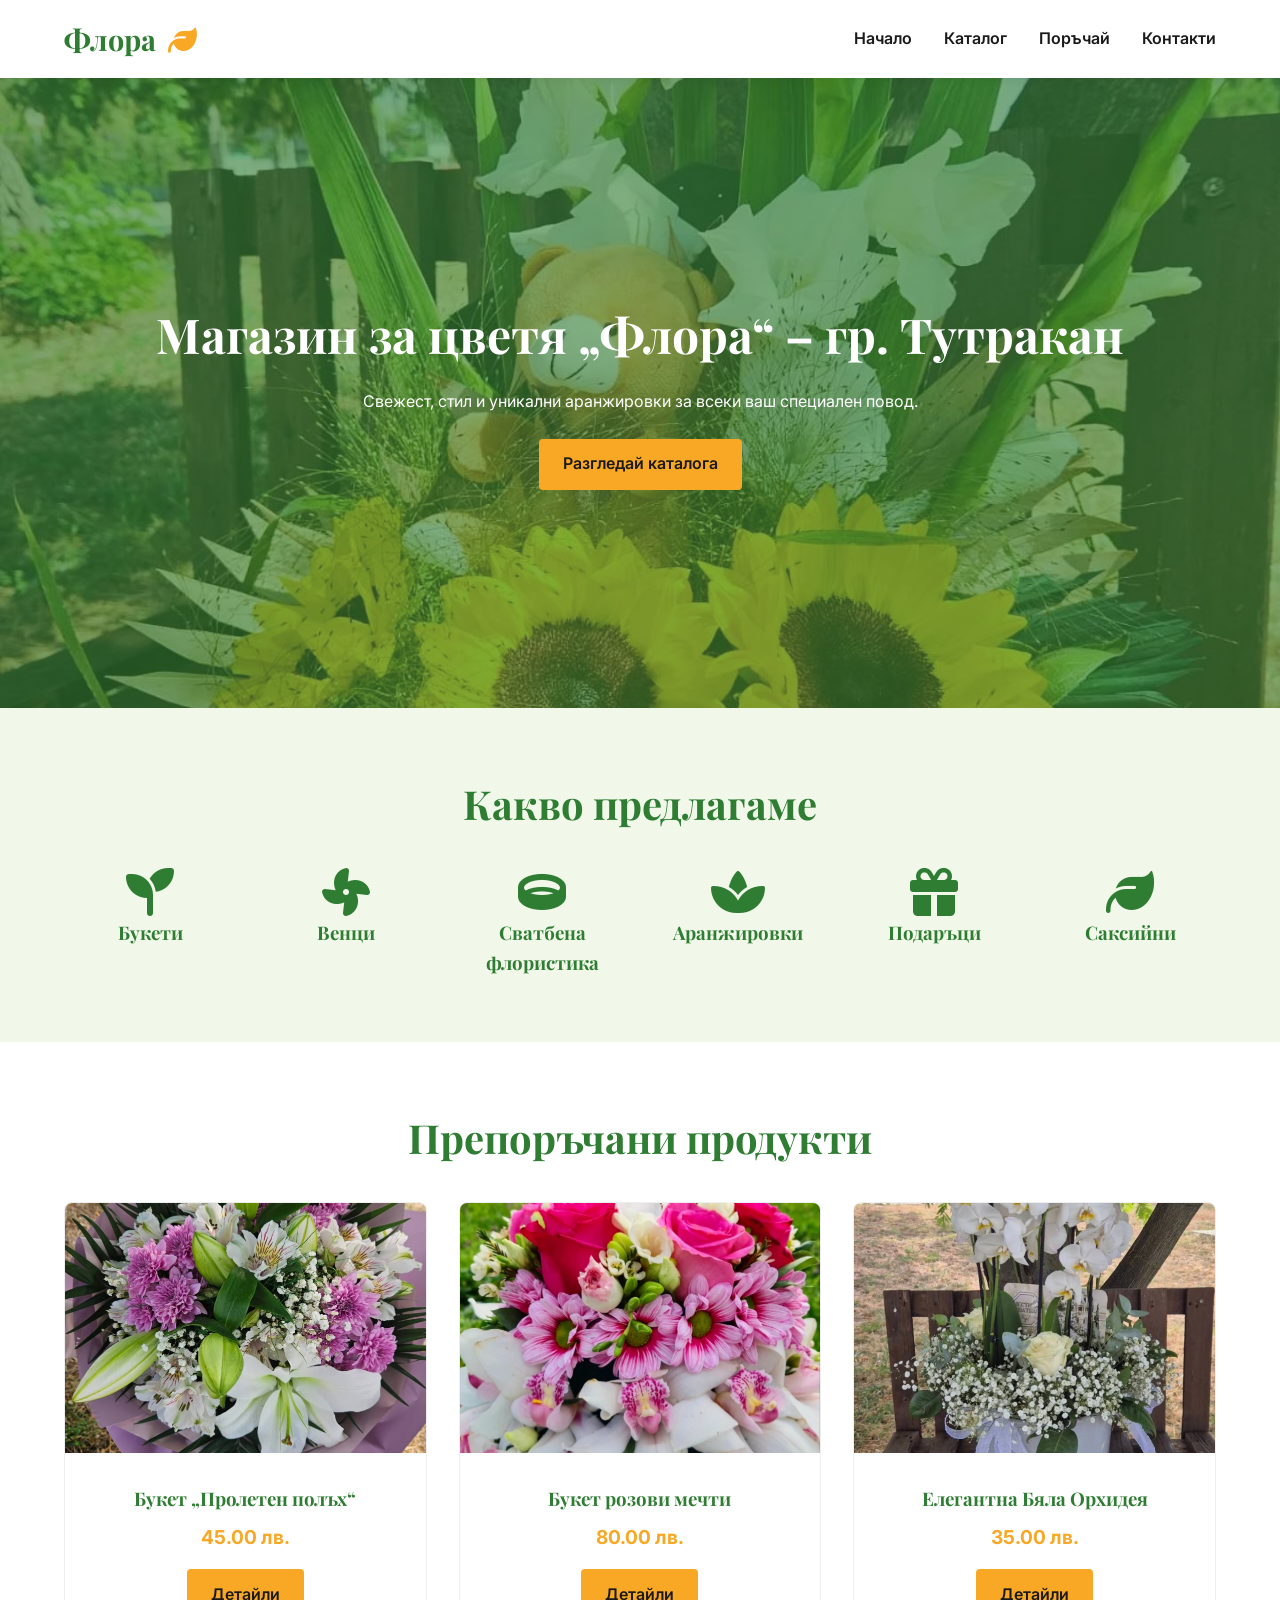
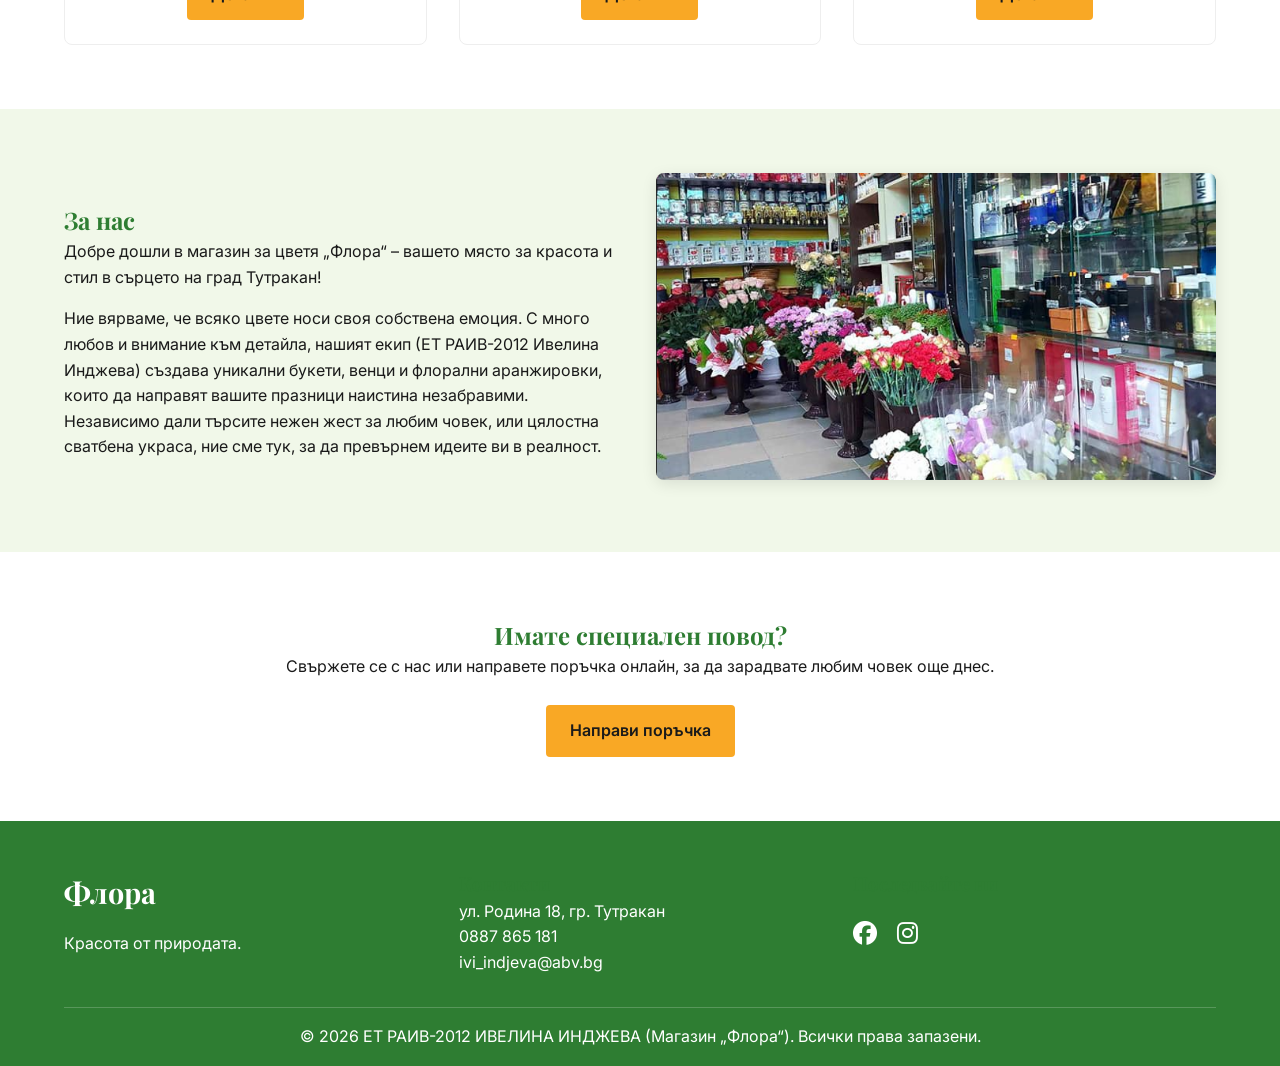
==== index.html @ f5cf0970 "Initial commit" ====
<!DOCTYPE html>
<html lang="bg">
<head>
    <meta charset="UTF-8">
    <meta name="viewport" content="width=device-width, initial-scale=1.0">
    <title>Флора | Цветарски магазин</title>
    <meta name="description" content="Цветарски магазин Флора в гр. Тутракан. Свежи букети, венци и сватбена флористика.">
    <meta name="keywords" content="цветя, букети, Тутракан, цветарски магазин, доставка на цветя, рози, орхидеи">
    <link rel="stylesheet" href="css/style.css">
    <link rel="stylesheet" href="https://cdnjs.cloudflare.com/ajax/libs/font-awesome/6.4.0/css/all.min.css">
</head>
<body>

    <header>
        <a href="index.html" class="logo">Флора <i class="fa-solid fa-leaf"></i></a>
        <nav>
            <ul id="nav-menu">
                <li><a href="index.html">Начало</a></li>
                <li><a href="catalog.html">Каталог</a></li>
                <li><a href="order.html">Поръчай</a></li>
                <li><a href="contact.html">Контакти</a></li>
            </ul>
        </nav>
        <div class="burger" id="burger-menu"><i class="fa-solid fa-bars"></i></div>
    </header>

    <main>
        <section class="hero">
            <h1 class="fade-in">Магазин за цветя „Флора“ – гр. Тутракан</h1>
            <p class="fade-in">Свежест, стил и уникални аранжировки за всеки ваш специален повод.</p>
            <a href="catalog.html" class="btn fade-in" style="margin-top: 1.5rem;">Разгледай каталога</a>
        </section>

        <section class="categories fade-in" style="background-color: var(--bg-light-green);">
            <h2 class="section-title">Какво предлагаме</h2>
            <div class="grid-5">
                <div><i class="fa-solid fa-seedling fa-3x" style="color: var(--primary-color);"></i><h3>Букети</h3></div>
                <div><i class="fa-solid fa-fan fa-3x" style="color: var(--primary-color);"></i><h3>Венци</h3></div>
                <div><i class="fa-solid fa-ring fa-3x" style="color: var(--primary-color);"></i><h3>Сватбена флористика</h3></div>
                <div><i class="fa-solid fa-spa fa-3x" style="color: var(--primary-color);"></i><h3>Аранжировки</h3></div>
                <div><i class="fa-solid fa-gift fa-3x" style="color: var(--primary-color);"></i><h3>Подаръци</h3></div>
                <div><i class="fa-solid fa-leaf fa-3x" style="color: var(--primary-color);"></i><h3>Саксийни</h3></div>
            </div>
        </section>

        <section class="featured fade-in">
            <h2 class="section-title">Препоръчани продукти</h2>
            <div class="grid-3">
                
                <div class="card">
                    <img src="img/buket1.jpg" alt="Пролетен полъх" loading="lazy">
                    <div class="card-content">
                        <h3>Букет „Пролетен полъх“</h3>
                        <p class="price">45.00 лв.</p>
                        <a href="product.html?id=1" class="btn">Детайли</a>
                    </div>
                </div>

                <div class="card">
                    <img src="img/roses.jpg" alt="Класически червени рози" loading="lazy">
                    <div class="card-content">
                        <h3>Букет розови мечти</h3>
                        <p class="price">80.00 лв.</p>
                        <a href="product.html?id=2" class="btn">Детайли</a>
                    </div>
                </div>

                <div class="card">
                    <img src="img/orchid.jpg" alt="Бяла Орхидея" loading="lazy">
                    <div class="card-content">
                        <h3>Елегантна Бяла Орхидея</h3>
                        <p class="price">35.00 лв.</p>
                        <a href="product.html?id=3" class="btn">Детайли</a>
                    </div>
                </div>

            </div>
        </section>

        <section class="about fade-in" style="background-color: var(--bg-light-green);">
            <div style="display: flex; flex-wrap: wrap; gap: 2rem; align-items: center;">
                <div style="flex: 1; min-width: 300px;">
                    <h2>За нас</h2>
                    <p>Добре дошли в магазин за цветя „Флора“ – вашето място за красота и стил в сърцето на град Тутракан!</p>
                    <p style="margin-top: 1rem;">Ние вярваме, че всяко цвете носи своя собствена емоция. С много любов и внимание към детайла, нашият екип (ЕТ РАИВ-2012 Ивелина Инджева) създава уникални букети, венци и флорални аранжировки, които да направят вашите празници наистина незабравими. Независимо дали търсите нежен жест за любим човек, или цялостна сватбена украса, ние сме тук, за да превърнем идеите ви в реалност.</p>
                </div>
                <div style="flex: 1; min-width: 300px;">
                    <img src="img/magazin.jpg" alt="Магазин Флора отвътре" style="width: 100%; border-radius: 8px; box-shadow: 0 4px 15px rgba(0,0,0,0.1);" loading="lazy">
                </div>
            </div>
        </section>
        
        <section class="cta fade-in" style="text-align: center;">
            <h2>Имате специален повод?</h2>
            <p>Свържете се с нас или направете поръчка онлайн, за да зарадвате любим човек още днес.</p>
            <br>
            <a href="order.html" class="btn">Направи поръчка</a>
        </section>
    </main>

    <footer>
        <div class="footer-grid">
            <div>
                <a href="index.html" class="logo" style="color: var(--bg-white);">Флора</a>
                <p style="margin-top: 1rem;">Красота от природата.</p>
            </div>
            <div>
                <h3>Контакти</h3>
                <p>ул. Родина 18, гр. Тутракан</p>
                <p>0887 865 181</p>
                <p>ivi_indjeva@abv.bg</p>
            </div>
            <div>
                <h3>Последвайте ни</h3>
                <div style="margin-top: 1rem;">
                    <a href="#" style="color: var(--bg-white); font-size: 1.5rem; margin-right: 1rem;"><i class="fa-brands fa-facebook"></i></a>
                    <a href="#" style="color: var(--bg-white); font-size: 1.5rem;"><i class="fa-brands fa-instagram"></i></a>
                </div>
            </div>
        </div>
        <div class="footer-bottom">
            <p>&copy; 2026 ЕТ РАИВ-2012 ИВЕЛИНА ИНДЖЕВА (Магазин „Флора“). Всички права запазени.</p>
        </div>
    </footer>

    <script src="js/main.js"></script>
</body>
</html>
---- css/style.css ----
@import url('https://fonts.googleapis.com/css2?family=Inter:wght@300;400;600&family=Playfair+Display:wght@400;700&display=swap');

:root {
  --primary-color: #2E7D32;
  --accent-color: #F9A825;
  --bg-white: #FFFFFF;
  --bg-light-green: #F1F8E9;
  --text-color: #1A1A1A;
  --font-heading: 'Playfair Display', serif;
  --font-text: 'Inter', sans-serif;
}

* { 
  margin: 0; 
  padding: 0; 
  box-sizing: border-box; 
}

body {
  font-family: var(--font-text);
  color: var(--text-color);
  background-color: var(--bg-white);
  line-height: 1.6;
}

h1, h2, h3, h4 { 
  font-family: var(--font-heading); 
  color: var(--primary-color); 
}

/* Навигация */
header {
  background-color: var(--bg-white);
  padding: 1rem 5%;
  display: flex;
  justify-content: space-between;
  align-items: center;
  box-shadow: 0 2px 10px rgba(0,0,0,0.05);
  position: sticky;
  top: 0;
  z-index: 1000;
}

.logo { 
  font-family: var(--font-heading); 
  font-size: 1.8rem; 
  font-weight: bold; 
  color: var(--primary-color); 
  text-decoration: none; 
}

.logo i { 
  color: var(--accent-color); 
  margin-left: 5px; 
}

nav ul { 
  display: flex; 
  list-style: none; 
  gap: 2rem; 
}

nav a { 
  text-decoration: none; 
  color: var(--text-color); 
  font-weight: 600; 
  transition: color 0.3s; 
}

nav a:hover { 
  color: var(--primary-color); 
}

.burger { 
  display: none; 
  cursor: pointer; 
  font-size: 1.5rem; 
}

/* Бутони */
.btn {
  display: inline-block;
  padding: 0.8rem 1.5rem;
  background-color: var(--accent-color);
  color: var(--text-color);
  text-decoration: none;
  font-weight: 600;
  border-radius: 4px;
  border: none;
  cursor: pointer;
  transition: transform 0.2s;
}

.btn:hover { 
  transform: translateY(-2px); 
}

/* Hero Секция */
.hero {
  height: 70vh;
  background: linear-gradient(rgba(46, 125, 50, 0.6), rgba(46, 125, 50, 0.6)), url('../img/hero.jpg') center/cover;
  display: flex;
  flex-direction: column;
  justify-content: center;
  align-items: center;
  text-align: center;
  color: var(--bg-white);
  padding: 0 20px;
}

.hero h1 { 
  color: var(--bg-white); 
  font-size: 3rem; 
  margin-bottom: 1rem; 
}

/* Общи стилове за секциите */
section { 
  padding: 4rem 5%; 
}

.section-title { 
  text-align: center; 
  font-size: 2.5rem; 
  margin-bottom: 2rem; 
}

/* Grid системи (Мрежи) */
.grid-3 { 
  display: grid; 
  grid-template-columns: repeat(auto-fit, minmax(300px, 1fr)); 
  gap: 2rem; 
}

.grid-5 { 
  display: grid; 
  grid-template-columns: repeat(auto-fit, minmax(150px, 1fr)); 
  gap: 1.5rem; 
  text-align: center; 
}

/* Продуктови карти */
.card {
  background: var(--bg-white);
  border: 1px solid #eee;
  border-radius: 8px;
  overflow: hidden;
  transition: box-shadow 0.3s;
}

.card:hover { 
  box-shadow: 0 5px 15px rgba(0,0,0,0.1); 
}

.card img { 
  width: 100%; 
  height: 250px; 
  object-fit: cover; 
}

.card-content { 
  padding: 1.5rem; 
  text-align: center; 
}

.card-content h3 { 
  margin-bottom: 0.5rem; 
}

.price { 
  color: var(--accent-color); 
  font-weight: bold; 
  font-size: 1.2rem; 
  margin-bottom: 1rem; 
}

/* Анимации при скролване */
.fade-in { 
  opacity: 0; 
  transform: translateY(20px); 
  transition: opacity 0.6s ease-out, transform 0.6s ease-out; 
}

.fade-in.visible { 
  opacity: 1; 
  transform: translateY(0); 
}

/* Footer (Долна част) */
footer { 
  background-color: var(--primary-color); 
  color: var(--bg-white); 
  padding: 3rem 5% 1rem; 
}

.footer-grid { 
  display: grid; 
  grid-template-columns: repeat(auto-fit, minmax(200px, 1fr)); 
  gap: 2rem; 
  margin-bottom: 2rem; 
}

.footer-bottom { 
  text-align: center; 
  padding-top: 1rem; 
  border-top: 1px solid rgba(255,255,255,0.2); 
}

/* Мобилна версия (Responsive) */
@media (max-width: 768px) {
  .burger { 
    display: block; 
  }
  
  nav ul {
    position: absolute; 
    top: 100%; 
    left: 0; 
    width: 100%; 
    background: var(--bg-white);
    flex-direction: column; 
    align-items: center; 
    padding: 2rem 0; 
    gap: 1.5rem;
    display: none; 
    box-shadow: 0 5px 10px rgba(0,0,0,0.1);
  }
  
  nav ul.active { 
    display: flex; 
  }
  
  .hero h1 { 
    font-size: 2rem; 
  }
}
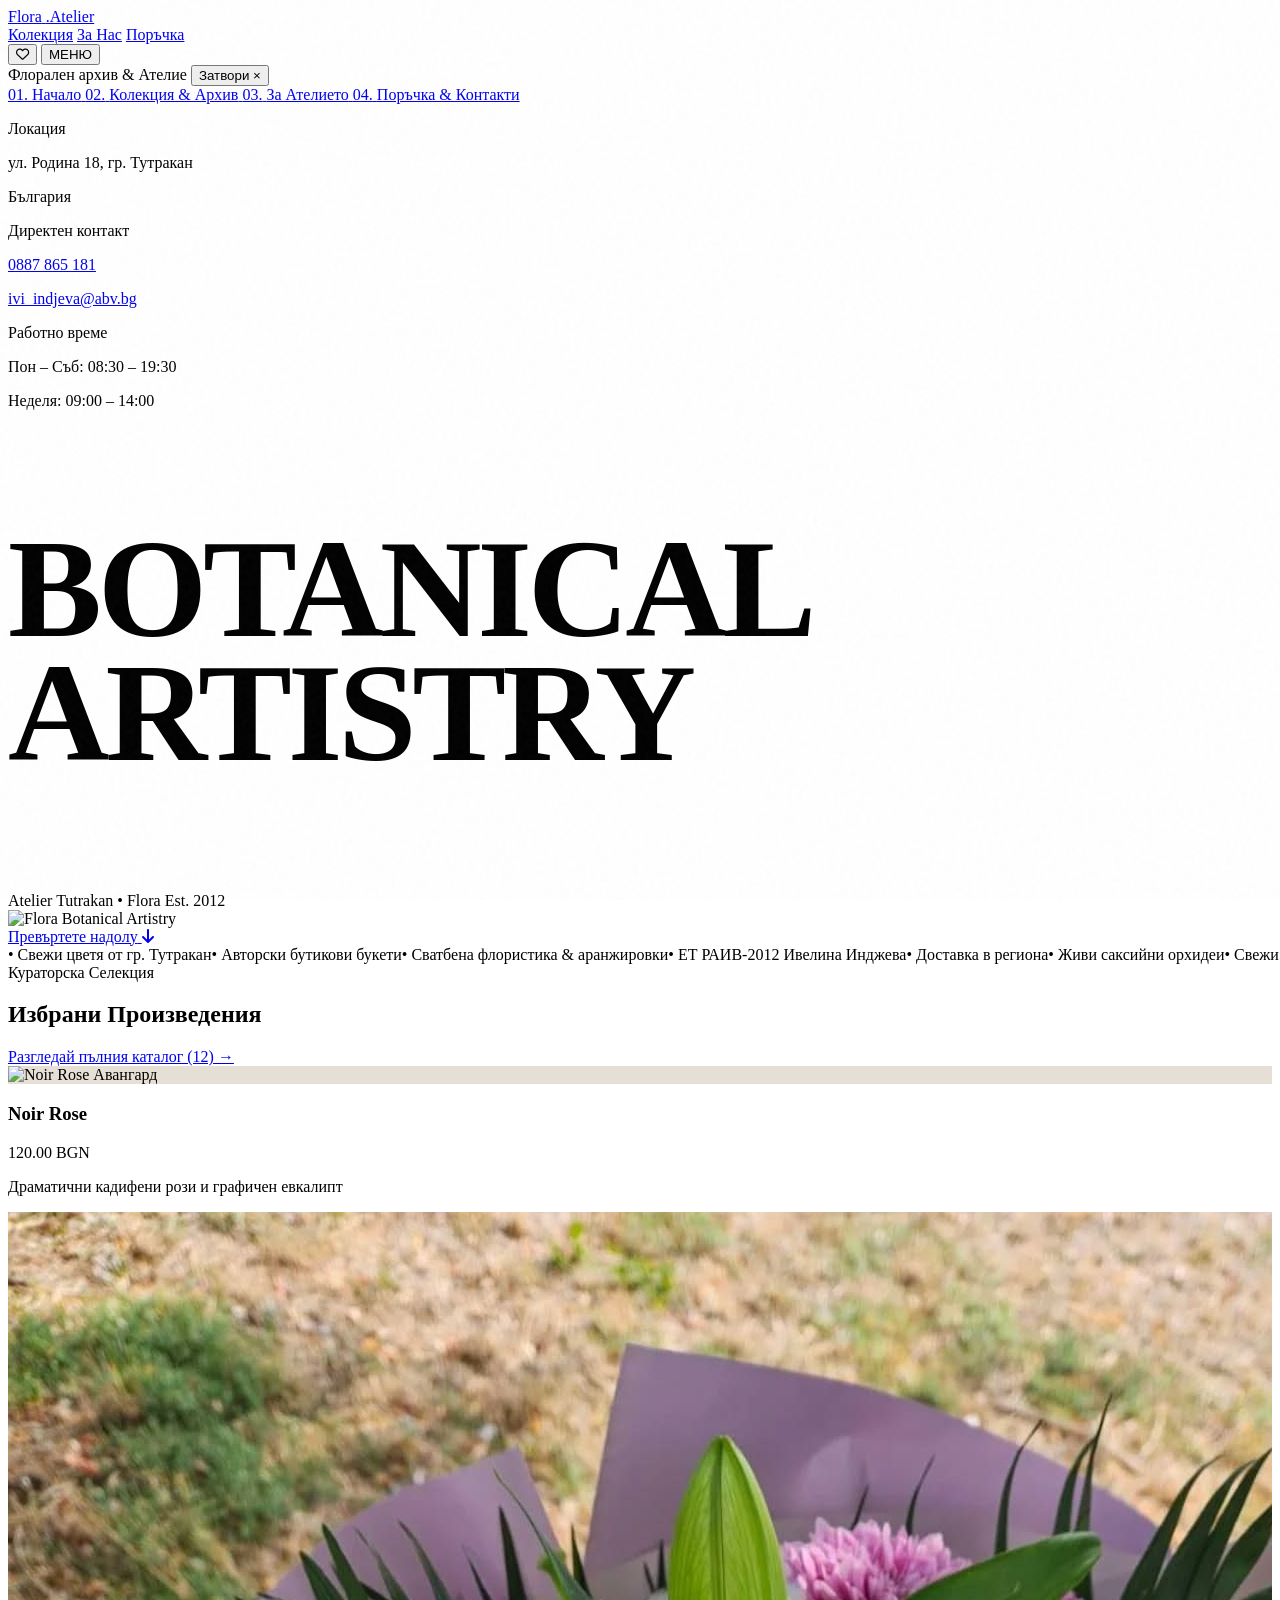
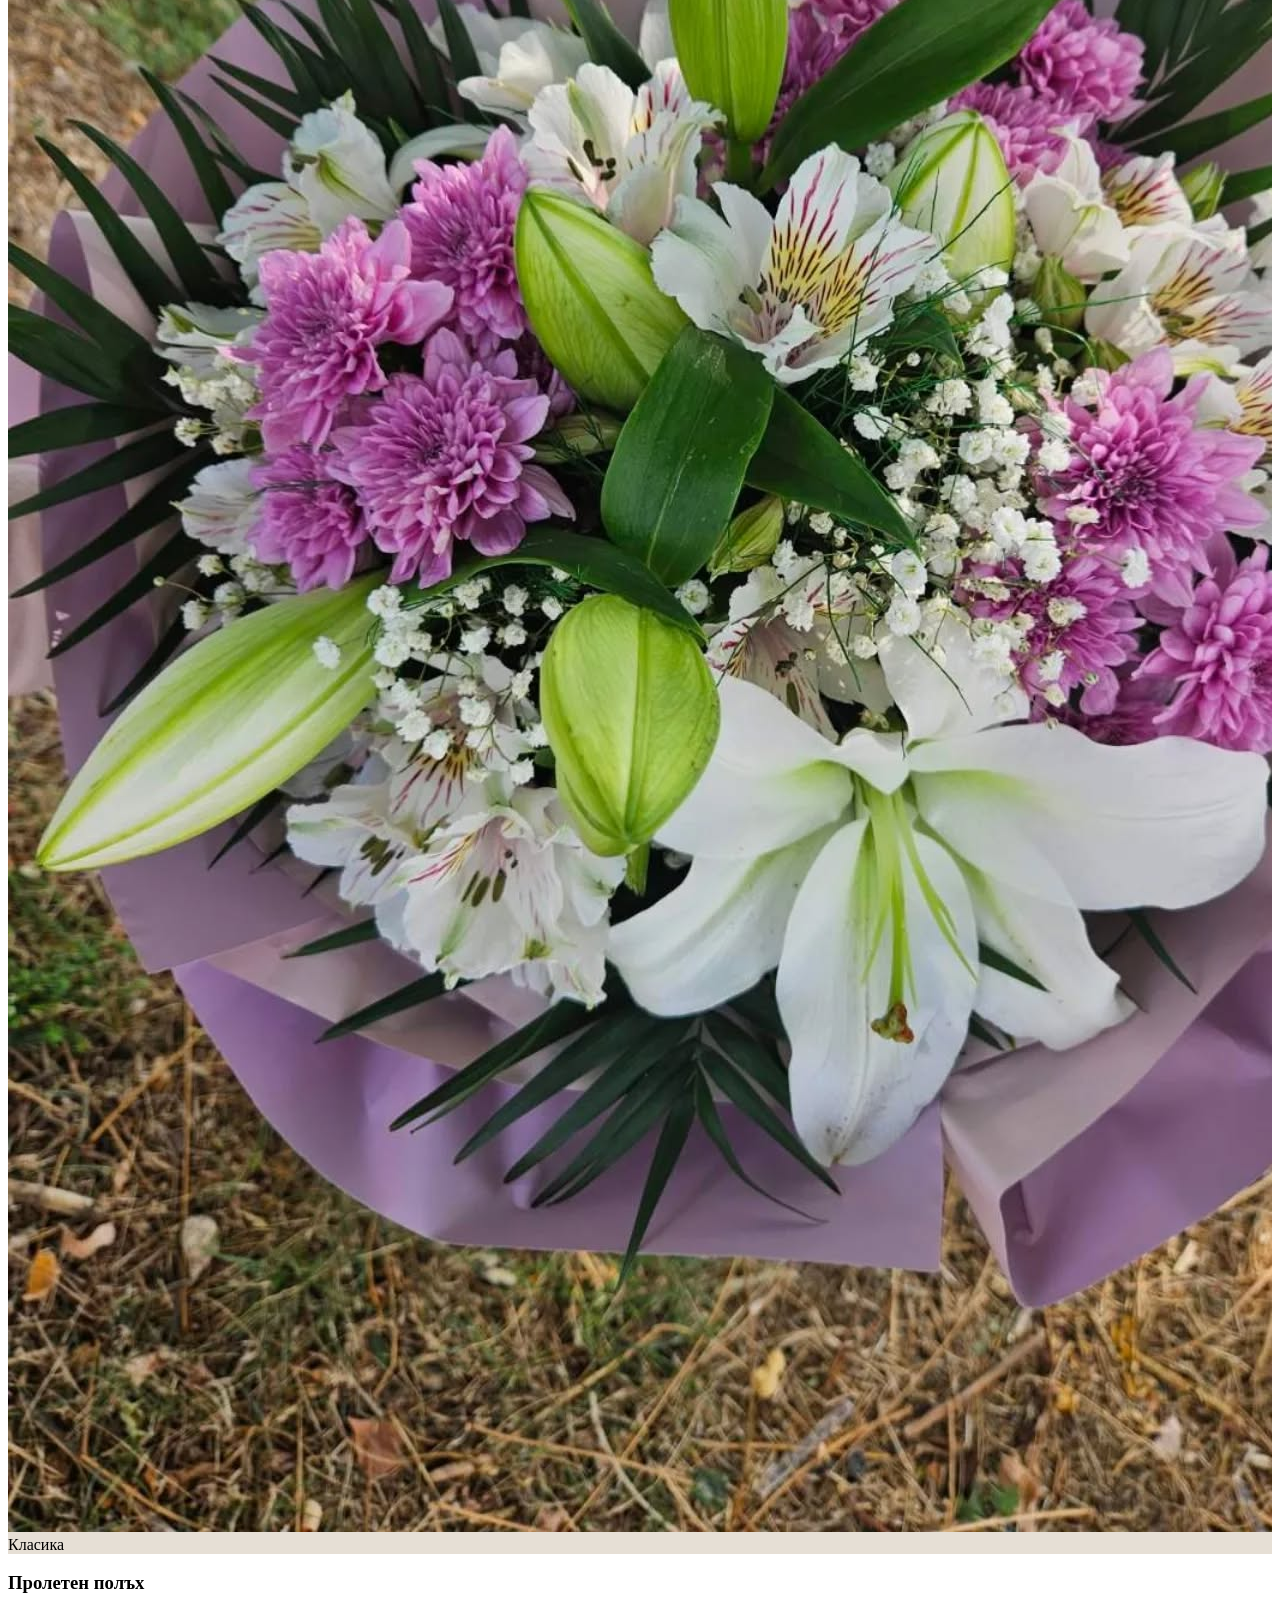
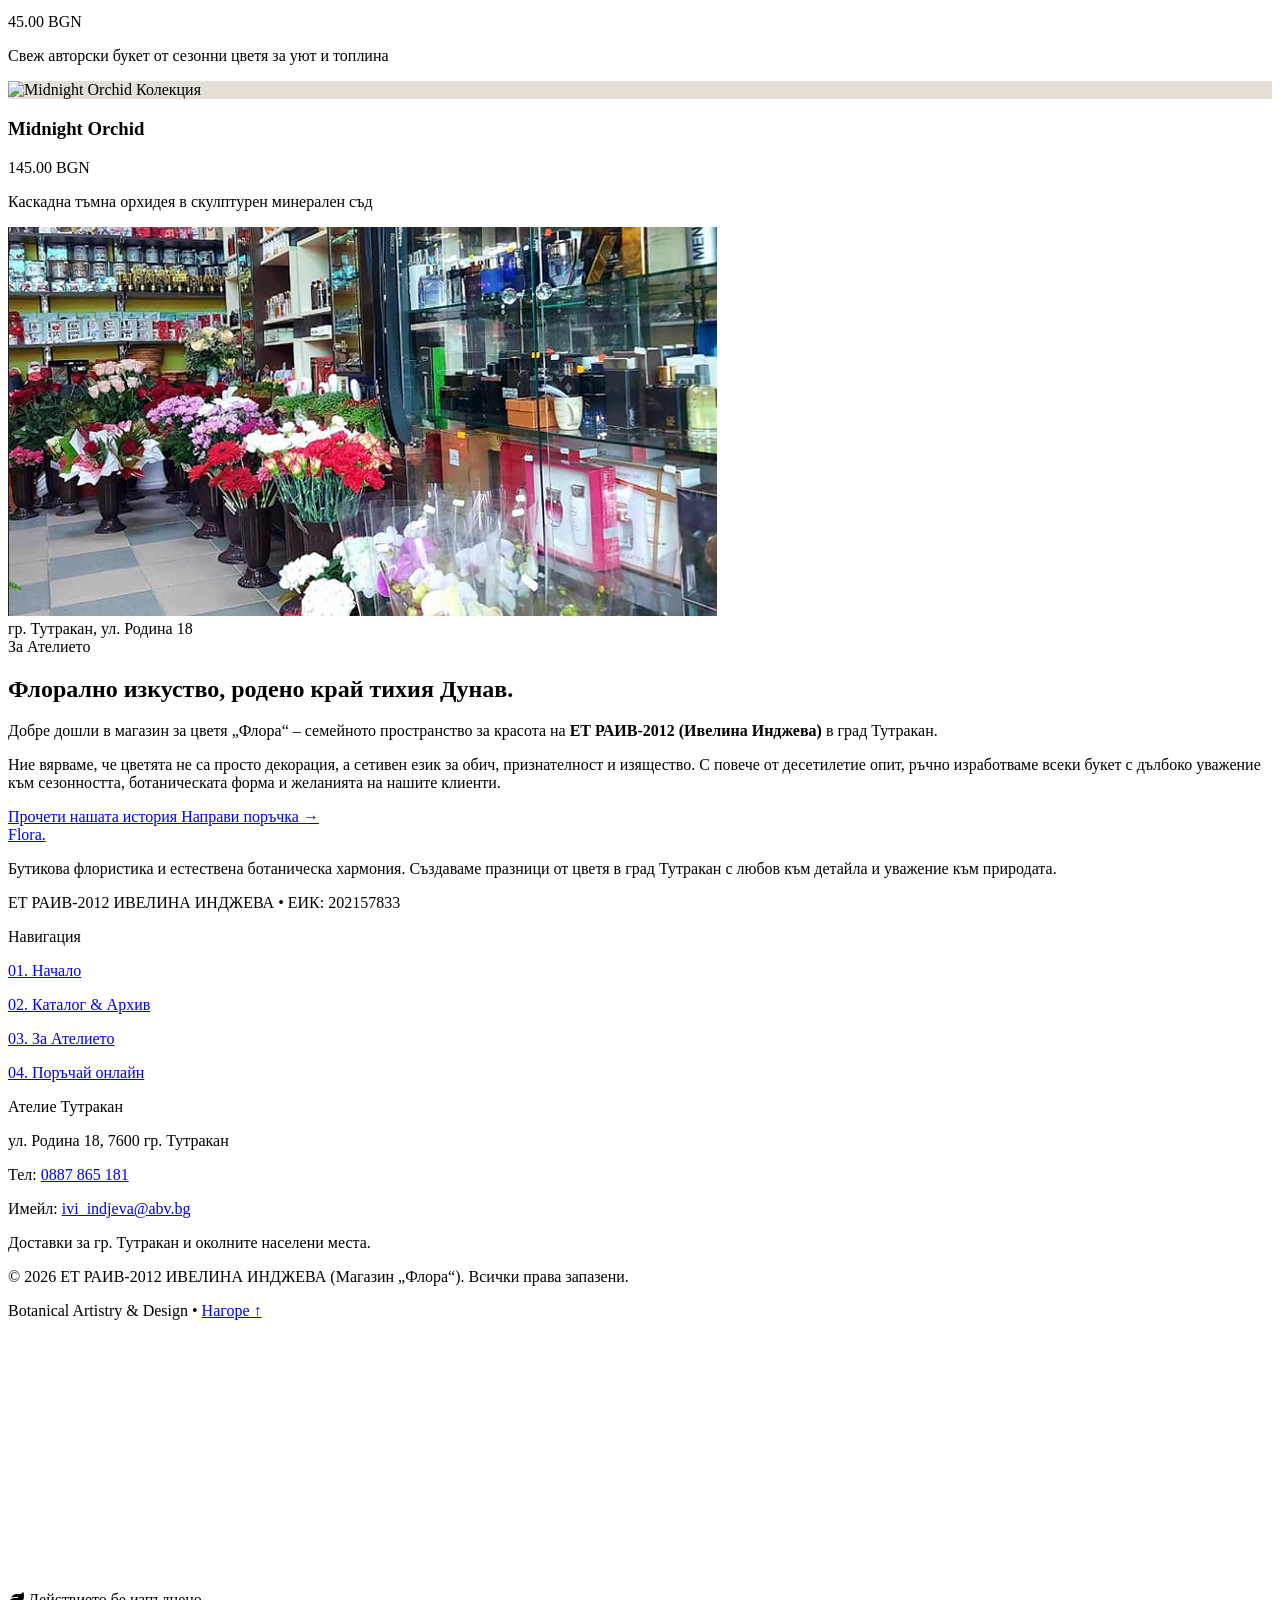
==== commit 4d1c878e: "Redesign to Haute Botanical Artistry editorial aesthetic with Tailwind CSS and modular architecture" ====
--- a/index.html
+++ b/index.html
@@ -1,128 +1,784 @@
 <!DOCTYPE html>
-<html lang="bg">
+<html lang="bg" class="scroll-smooth">
 <head>
     <meta charset="UTF-8">
     <meta name="viewport" content="width=device-width, initial-scale=1.0">
-    <title>Флора | Цветарски магазин</title>
-    <meta name="description" content="Цветарски магазин Флора в гр. Тутракан. Свежи букети, венци и сватбена флористика.">
-    <meta name="keywords" content="цветя, букети, Тутракан, цветарски магазин, доставка на цветя, рози, орхидеи">
-    <link rel="stylesheet" href="css/style.css">
+    <title>ФЛОРА | Botanical Artistry & Atelier Tutrakan</title>
+    <meta name="description" content="Флора — бутикален магазин за цветя, сватбена флористика и авторски букети в гр. Тутракан. Уникални естествени композиции с отношение към детайла.">
+    <meta name="keywords" content="цветя Тутракан, букети, сватбена флористика, магазин Флора, рози, орхидеи, аранжировки, доставка на цветя">
+    
+    <!-- Google Fonts -->
+    <link rel="preconnect" href="https://fonts.googleapis.com">
+    <link rel="preconnect" href="https://fonts.gstatic.com" crossorigin>
+    <link href="https://fonts.googleapis.com/css2?family=Inter:wght@300;400;500;600&family=Playfair+Display:ital,wght@0,400;0,500;0,600;1,400;1,500;1,600&display=swap" rel="stylesheet">
+    
+    <!-- FontAwesome 6 Icons -->
     <link rel="stylesheet" href="https://cdnjs.cloudflare.com/ajax/libs/font-awesome/6.4.0/css/all.min.css">
+    
+    <!-- Tailwind CSS (Play CDN) -->
+    <script src="https://cdn.tailwindcss.com"></script>
+    <script>
+        tailwind.config = {
+            theme: {
+                extend: {
+                    colors: {
+                        'flora-base': '#F4F0EB',
+                        'flora-dark': '#121A14',
+                        'flora-taupe': '#9A8C84',
+                        'flora-sage': '#4A5D4E',
+                        'flora-pop': '#37473A',
+                        'flora-cream': '#EFE9E0',
+                        'flora-card': '#EDE8E1',
+                        'flora-gold': '#C8A97E',
+                    },
+                    fontFamily: {
+                        serif: ['"Playfair Display"', 'Georgia', 'serif'],
+                        sans: ['"Inter"', '-apple-system', 'BlinkMacSystemFont', 'sans-serif'],
+                    },
+                    letterSpacing: {
+                        'ultra': '0.2em',
+                        'mega': '0.3em',
+                    }
+                }
+            }
+        }
+    </script>
+    
+    <!-- Custom Editorial Stylesheet -->
+    <link rel="stylesheet" href="css/flora.css">
 </head>
-<body>
-
-    <header>
-        <a href="index.html" class="logo">Флора <i class="fa-solid fa-leaf"></i></a>
-        <nav>
-            <ul id="nav-menu">
-                <li><a href="index.html">Начало</a></li>
-                <li><a href="catalog.html">Каталог</a></li>
-                <li><a href="order.html">Поръчай</a></li>
-                <li><a href="contact.html">Контакти</a></li>
-            </ul>
+<body class="bg-flora-base text-flora-dark font-sans selection:bg-flora-dark selection:text-flora-base overflow-x-hidden antialiased">
+
+    <!-- Film Grain Overlay for Luxury Magazine Aesthetic -->
+    <div class="grain-overlay" aria-hidden="true"></div>
+
+    <!-- ==========================================================================
+         TOP HEADER NAVIGATION
+         ========================================================================== -->
+    <header class="fixed top-0 left-0 w-full px-4 sm:px-8 lg:px-12 py-5 sm:py-6 flex justify-between items-center z-50 transition-colors duration-500" style="mix-blend-mode: difference; color: #FFFFFF;">
+        <!-- Logo -->
+        <a href="#home" onclick="FloraApp.switchView('home')" class="logo font-serif italic text-2xl sm:text-3xl tracking-tight text-inherit flex items-baseline gap-1.5 group">
+            <span>Flora</span>
+            <span class="text-xs font-sans tracking-mega uppercase opacity-70 not-italic group-hover:opacity-100 transition-opacity">.Atelier</span>
+        </a>
+
+        <!-- Right Quick Actions & Menu Toggle -->
+        <div class="flex items-center gap-4 sm:gap-8">
+            <!-- Fast View Shortcuts (Desktop) -->
+            <nav class="hidden md:flex items-center gap-6 text-[11px] font-sans tracking-mega uppercase">
+                <a href="#catalog" onclick="FloraApp.switchView('catalog')" class="hover-draw pb-0.5 text-inherit opacity-80 hover:opacity-100 transition-opacity">Колекция</a>
+                <a href="#about" onclick="FloraApp.switchView('about')" class="hover-draw pb-0.5 text-inherit opacity-80 hover:opacity-100 transition-opacity">За Нас</a>
+                <a href="#contact" onclick="FloraApp.switchView('contact')" class="hover-draw pb-0.5 text-inherit opacity-80 hover:opacity-100 transition-opacity">Поръчка</a>
+            </nav>
+
+            <!-- Favorites Heart Trigger -->
+            <button 
+                type="button" 
+                onclick="FloraApp.openFavoritesDrawer()" 
+                class="relative text-inherit hover:opacity-80 transition-opacity p-1.5 flex items-center justify-center"
+                title="Преглед на запазени цветя"
+                aria-label="Запазени цветя"
+            >
+                <i class="fa-regular fa-heart text-base sm:text-lg"></i>
+                <span id="favorites-count" class="hidden absolute -top-1 -right-1 bg-flora-sage text-flora-base text-[9px] w-4 h-4 rounded-full items-center justify-center font-sans font-semibold">0</span>
+            </button>
+
+            <!-- Fullscreen Overlay Menu Toggle Button -->
+            <button 
+                id="menuToggleBtn" 
+                type="button" 
+                class="menu-toggle flex items-center gap-3 text-inherit uppercase text-[11px] sm:text-xs tracking-mega font-sans font-medium focus:outline-none"
+                aria-label="Отвори меню"
+            >
+                <span class="hidden sm:inline">МЕНЮ</span>
+                <div class="w-7 sm:w-8 h-[1px] bg-current"></div>
+            </button>
+        </div>
+    </header>
+
+    <!-- ==========================================================================
+         FULLSCREEN OVERLAY MENU
+         ========================================================================== -->
+    <div id="overlayMenu" class="fixed inset-0 w-screen h-screen bg-flora-dark text-flora-base z-40 flex flex-col justify-between p-8 sm:p-16 lg:p-20 opacity-0 pointer-events-none transition-opacity duration-500">
+        <!-- Top bar of menu -->
+        <div class="flex justify-between items-center border-b border-flora-base/10 pb-6">
+            <span class="text-xs uppercase tracking-mega text-flora-taupe">Флорален архив & Ателие</span>
+            <button type="button" onclick="FloraApp.closeMenu()" class="text-xs uppercase tracking-mega text-flora-base hover:text-flora-taupe transition-colors flex items-center gap-2">
+                <span>Затвори</span> &times;
+            </button>
+        </div>
+
+        <!-- Main Navigation Links -->
+        <nav class="flex flex-col gap-3 sm:gap-6 my-auto text-left max-w-4xl">
+            <a href="#home" onclick="FloraApp.switchView('home')" class="group flex items-baseline gap-4 text-3xl sm:text-6xl lg:text-7xl font-serif italic text-flora-base/90 hover:text-flora-base hover:translate-x-3 transition-all duration-300">
+                <span class="font-sans text-xs tracking-widest text-flora-taupe not-italic group-hover:text-flora-sage">01.</span>
+                <span>Начало</span>
+            </a>
+            <a href="#catalog" onclick="FloraApp.switchView('catalog')" class="group flex items-baseline gap-4 text-3xl sm:text-6xl lg:text-7xl font-serif italic text-flora-base/90 hover:text-flora-base hover:translate-x-3 transition-all duration-300">
+                <span class="font-sans text-xs tracking-widest text-flora-taupe not-italic group-hover:text-flora-sage">02.</span>
+                <span>Колекция & Архив</span>
+            </a>
+            <a href="#about" onclick="FloraApp.switchView('about')" class="group flex items-baseline gap-4 text-3xl sm:text-6xl lg:text-7xl font-serif italic text-flora-base/90 hover:text-flora-base hover:translate-x-3 transition-all duration-300">
+                <span class="font-sans text-xs tracking-widest text-flora-taupe not-italic group-hover:text-flora-sage">03.</span>
+                <span>За Ателието</span>
+            </a>
+            <a href="#contact" onclick="FloraApp.switchView('contact')" class="group flex items-baseline gap-4 text-3xl sm:text-6xl lg:text-7xl font-serif italic text-flora-base/90 hover:text-flora-base hover:translate-x-3 transition-all duration-300">
+                <span class="font-sans text-xs tracking-widest text-flora-taupe not-italic group-hover:text-flora-sage">04.</span>
+                <span>Поръчка & Контакти</span>
+            </a>
         </nav>
-        <div class="burger" id="burger-menu"><i class="fa-solid fa-bars"></i></div>
-    </header>
-
+
+        <!-- Bottom Atelier Footer inside Menu -->
+        <div class="grid grid-cols-1 sm:grid-cols-3 gap-6 pt-6 border-t border-flora-base/10 text-xs text-flora-taupe">
+            <div>
+                <p class="uppercase tracking-widest text-flora-base text-[10px] mb-1">Локация</p>
+                <p>ул. Родина 18, гр. Тутракан</p>
+                <p>България</p>
+            </div>
+            <div>
+                <p class="uppercase tracking-widest text-flora-base text-[10px] mb-1">Директен контакт</p>
+                <p><a href="tel:+359887865181" class="hover:text-flora-base transition-colors">0887 865 181</a></p>
+                <p><a href="mailto:ivi_indjeva@abv.bg" class="hover:text-flora-base transition-colors">ivi_indjeva@abv.bg</a></p>
+            </div>
+            <div>
+                <p class="uppercase tracking-widest text-flora-base text-[10px] mb-1">Работно време</p>
+                <p>Пон &ndash; Съб: 08:30 &ndash; 19:30</p>
+                <p>Неделя: 09:00 &ndash; 14:00</p>
+            </div>
+        </div>
+    </div>
+
+    <!-- ==========================================================================
+         MAIN VIEWS CONTAINER
+         ========================================================================== -->
     <main>
-        <section class="hero">
-            <h1 class="fade-in">Магазин за цветя „Флора“ – гр. Тутракан</h1>
-            <p class="fade-in">Свежест, стил и уникални аранжировки за всеки ваш специален повод.</p>
-            <a href="catalog.html" class="btn fade-in" style="margin-top: 1.5rem;">Разгледай каталога</a>
-        </section>
-
-        <section class="categories fade-in" style="background-color: var(--bg-light-green);">
-            <h2 class="section-title">Какво предлагаме</h2>
-            <div class="grid-5">
-                <div><i class="fa-solid fa-seedling fa-3x" style="color: var(--primary-color);"></i><h3>Букети</h3></div>
-                <div><i class="fa-solid fa-fan fa-3x" style="color: var(--primary-color);"></i><h3>Венци</h3></div>
-                <div><i class="fa-solid fa-ring fa-3x" style="color: var(--primary-color);"></i><h3>Сватбена флористика</h3></div>
-                <div><i class="fa-solid fa-spa fa-3x" style="color: var(--primary-color);"></i><h3>Аранжировки</h3></div>
-                <div><i class="fa-solid fa-gift fa-3x" style="color: var(--primary-color);"></i><h3>Подаръци</h3></div>
-                <div><i class="fa-solid fa-leaf fa-3x" style="color: var(--primary-color);"></i><h3>Саксийни</h3></div>
-            </div>
-        </section>
-
-        <section class="featured fade-in">
-            <h2 class="section-title">Препоръчани продукти</h2>
-            <div class="grid-3">
-                
-                <div class="card">
-                    <img src="img/buket1.jpg" alt="Пролетен полъх" loading="lazy">
-                    <div class="card-content">
-                        <h3>Букет „Пролетен полъх“</h3>
-                        <p class="price">45.00 лв.</p>
-                        <a href="product.html?id=1" class="btn">Детайли</a>
-                    </div>
-                </div>
-
-                <div class="card">
-                    <img src="img/roses.jpg" alt="Класически червени рози" loading="lazy">
-                    <div class="card-content">
-                        <h3>Букет розови мечти</h3>
-                        <p class="price">80.00 лв.</p>
-                        <a href="product.html?id=2" class="btn">Детайли</a>
-                    </div>
-                </div>
-
-                <div class="card">
-                    <img src="img/orchid.jpg" alt="Бяла Орхидея" loading="lazy">
-                    <div class="card-content">
-                        <h3>Елегантна Бяла Орхидея</h3>
-                        <p class="price">35.00 лв.</p>
-                        <a href="product.html?id=3" class="btn">Детайли</a>
-                    </div>
-                </div>
-
-            </div>
-        </section>
-
-        <section class="about fade-in" style="background-color: var(--bg-light-green);">
-            <div style="display: flex; flex-wrap: wrap; gap: 2rem; align-items: center;">
-                <div style="flex: 1; min-width: 300px;">
-                    <h2>За нас</h2>
-                    <p>Добре дошли в магазин за цветя „Флора“ – вашето място за красота и стил в сърцето на град Тутракан!</p>
-                    <p style="margin-top: 1rem;">Ние вярваме, че всяко цвете носи своя собствена емоция. С много любов и внимание към детайла, нашият екип (ЕТ РАИВ-2012 Ивелина Инджева) създава уникални букети, венци и флорални аранжировки, които да направят вашите празници наистина незабравими. Независимо дали търсите нежен жест за любим човек, или цялостна сватбена украса, ние сме тук, за да превърнем идеите ви в реалност.</p>
-                </div>
-                <div style="flex: 1; min-width: 300px;">
-                    <img src="img/magazin.jpg" alt="Магазин Флора отвътре" style="width: 100%; border-radius: 8px; box-shadow: 0 4px 15px rgba(0,0,0,0.1);" loading="lazy">
-                </div>
-            </div>
-        </section>
-        
-        <section class="cta fade-in" style="text-align: center;">
-            <h2>Имате специален повод?</h2>
-            <p>Свържете се с нас или направете поръчка онлайн, за да зарадвате любим човек още днес.</p>
-            <br>
-            <a href="order.html" class="btn">Направи поръчка</a>
-        </section>
+
+        <!-- ======================================================================
+             VIEW 1: HOME
+             ====================================================================== -->
+        <div id="view-home" class="view active">
+            <!-- Hero Section -->
+            <section class="relative min-h-[95vh] flex items-center justify-center px-4 sm:px-8 lg:px-12 pt-24 pb-16 overflow-hidden">
+                <!-- Large Editorial Background/Floating Typography -->
+                <div class="absolute inset-0 flex flex-col justify-center items-center pointer-events-none z-10 px-4 text-center">
+                    <h1 class="text-huge font-serif text-flora-dark uppercase select-none">
+                        <span>BOTANICAL</span>
+                        <span class="italic font-serif text-flora-sage ml-0 sm:ml-24 block font-normal">ARTISTRY</span>
+                    </h1>
+                    <div class="mt-6 flex items-center gap-3 text-[10px] sm:text-xs font-sans uppercase tracking-mega text-flora-taupe bg-flora-base/80 backdrop-blur-sm px-4 py-1.5 border border-flora-dark/10">
+                        <span>Atelier Tutrakan</span>
+                        <span>&bull;</span>
+                        <span>Flora Est. 2012</span>
+                    </div>
+                </div>
+
+                <!-- High-End Editorial Centerpiece Image Frame -->
+                <div class="relative w-[78vw] sm:w-[48vw] lg:w-[36vw] h-[58vh] sm:h-[68vh] overflow-hidden shadow-2xl z-0 bg-flora-card">
+                    <img 
+                        src="https://images.unsplash.com/photo-1508759073847-927b7c2cc0ba?q=80&w=1200&auto=format&fit=crop" 
+                        alt="Flora Botanical Artistry" 
+                        class="w-full h-full object-cover scale-105 filter saturate-90 contrast-105"
+                    />
+                    <div class="absolute inset-0 bg-flora-dark/10 pointer-events-none"></div>
+                </div>
+
+                <!-- Subtle Scroll Down Indicator -->
+                <a href="#home-curated" class="absolute bottom-6 left-1/2 -translate-x-1/2 text-[10px] uppercase tracking-mega text-flora-taupe hover:text-flora-dark transition-colors flex flex-col items-center gap-2">
+                    <span>Превъртете надолу</span>
+                    <i class="fa-solid fa-arrow-down text-[10px] animate-bounce"></i>
+                </a>
+            </section>
+
+            <!-- Marquee Ambient Ticker -->
+            <div class="border-y border-flora-dark/15 py-3.5 bg-flora-cream/60 overflow-hidden select-none">
+                <div class="animate-marquee whitespace-nowrap text-xs uppercase tracking-mega text-flora-dark flex items-center gap-8 font-sans">
+                    <span>&bull; Свежи цветя от гр. Тутракан</span>
+                    <span>&bull; Авторски бутикови букети</span>
+                    <span>&bull; Сватбена флористика & аранжировки</span>
+                    <span>&bull; ЕТ РАИВ-2012 Ивелина Инджева</span>
+                    <span>&bull; Доставка в региона</span>
+                    <span>&bull; Живи саксийни орхидеи</span>
+                    <span>&bull; Свежи цветя от гр. Тутракан</span>
+                    <span>&bull; Авторски бутикови букети</span>
+                    <span>&bull; Сватбена флористика & аранжировки</span>
+                    <span>&bull; ЕТ РАИВ-2012 Ивелина Инджева</span>
+                    <span>&bull; Доставка в региона</span>
+                    <span>&bull; Живи саксийни орхидеи</span>
+                </div>
+            </div>
+
+            <!-- Curated Editorial Selection Section -->
+            <section id="home-curated" class="px-4 sm:px-8 lg:px-12 py-20 lg:py-28 max-w-7xl mx-auto">
+                <div class="flex flex-col sm:flex-row justify-between items-start sm:items-end mb-14 border-b border-flora-dark/15 pb-6">
+                    <div>
+                        <span class="text-[11px] uppercase tracking-mega text-flora-taupe block mb-2">Кураторска Селекция</span>
+                        <h2 class="font-serif italic text-3xl sm:text-5xl text-flora-dark">Избрани Произведения</h2>
+                    </div>
+                    <a href="#catalog" onclick="FloraApp.switchView('catalog')" class="mt-4 sm:mt-0 text-xs uppercase tracking-mega font-sans font-medium text-flora-dark hover:text-flora-sage hover-draw pb-1">
+                        Разгледай пълния каталог (12) &rarr;
+                    </a>
+                </div>
+
+                <!-- 3 Premier Works -->
+                <div class="grid grid-cols-1 md:grid-cols-3 gap-8 lg:gap-12">
+                    <!-- Featured Item 1 -->
+                    <article class="edgy-card group flex flex-col gap-3" onclick="FloraApp.openProductModalById(1)">
+                        <div class="relative edgy-img-wrapper aspect-[3/4] cursor-pointer">
+                            <img src="https://images.unsplash.com/photo-1561181286-d3fee7d55364?q=80&w=1000&auto=format&fit=crop" alt="Noir Rose" class="w-full h-full object-cover">
+                            <span class="absolute top-4 left-4 bg-flora-dark text-flora-base text-[9px] uppercase tracking-mega px-3 py-1 font-sans">Авангард</span>
+                        </div>
+                        <div class="meta pt-3 border-t border-flora-dark/20 flex flex-col gap-1">
+                            <div class="flex justify-between items-baseline">
+                                <h3 class="font-serif italic text-2xl text-flora-dark group-hover:text-flora-sage transition-colors">Noir Rose</h3>
+                                <span class="font-sans text-xs tracking-widest uppercase font-medium">120.00 BGN</span>
+                            </div>
+                            <p class="text-xs text-flora-taupe font-sans">Драматични кадифени рози и графичен евкалипт</p>
+                        </div>
+                    </article>
+
+                    <!-- Featured Item 2 (Local Original) -->
+                    <article class="edgy-card group flex flex-col gap-3 md:mt-10" onclick="FloraApp.openProductModalById(2)">
+                        <div class="relative edgy-img-wrapper aspect-[3/4] cursor-pointer">
+                            <img src="img/buket1.jpg" alt="Пролетен полъх" class="w-full h-full object-cover">
+                            <span class="absolute top-4 left-4 bg-flora-sage text-flora-base text-[9px] uppercase tracking-mega px-3 py-1 font-sans">Класика</span>
+                        </div>
+                        <div class="meta pt-3 border-t border-flora-dark/20 flex flex-col gap-1">
+                            <div class="flex justify-between items-baseline">
+                                <h3 class="font-serif italic text-2xl text-flora-dark group-hover:text-flora-sage transition-colors">Пролетен полъх</h3>
+                                <span class="font-sans text-xs tracking-widest uppercase font-medium">45.00 BGN</span>
+                            </div>
+                            <p class="text-xs text-flora-taupe font-sans">Свеж авторски букет от сезонни цветя за уют и топлина</p>
+                        </div>
+                    </article>
+
+                    <!-- Featured Item 3 -->
+                    <article class="edgy-card group flex flex-col gap-3" onclick="FloraApp.openProductModalById(5)">
+                        <div class="relative edgy-img-wrapper aspect-[3/4] cursor-pointer">
+                            <img src="https://images.unsplash.com/photo-1582794543139-8ac9cb0f7b11?q=80&w=1000&auto=format&fit=crop" alt="Midnight Orchid" class="w-full h-full object-cover">
+                            <span class="absolute top-4 left-4 bg-flora-dark text-flora-base text-[9px] uppercase tracking-mega px-3 py-1 font-sans">Колекция</span>
+                        </div>
+                        <div class="meta pt-3 border-t border-flora-dark/20 flex flex-col gap-1">
+                            <div class="flex justify-between items-baseline">
+                                <h3 class="font-serif italic text-2xl text-flora-dark group-hover:text-flora-sage transition-colors">Midnight Orchid</h3>
+                                <span class="font-sans text-xs tracking-widest uppercase font-medium">145.00 BGN</span>
+                            </div>
+                            <p class="text-xs text-flora-taupe font-sans">Каскадна тъмна орхидея в скулптурен минерален съд</p>
+                        </div>
+                    </article>
+                </div>
+            </section>
+
+            <!-- Atelier Story Preview Section -->
+            <section class="bg-flora-cream/80 py-20 lg:py-28 px-4 sm:px-8 lg:px-12 border-t border-flora-dark/10">
+                <div class="max-w-7xl mx-auto grid grid-cols-1 lg:grid-cols-12 gap-12 lg:gap-16 items-center">
+                    <!-- Real Shop Physical Photo -->
+                    <div class="lg:col-span-6 relative aspect-[4/3] sm:aspect-[16/11] overflow-hidden shadow-lg bg-flora-card">
+                        <img 
+                            src="img/magazin.jpg" 
+                            alt="Магазин за цветя Флора Тутракан" 
+                            class="w-full h-full object-cover filter contrast-105"
+                        />
+                        <div class="absolute bottom-4 left-4 bg-flora-dark/90 text-flora-base text-[10px] tracking-mega uppercase px-3 py-1.5 font-sans">
+                            гр. Тутракан, ул. Родина 18
+                        </div>
+                    </div>
+
+                    <!-- Story Copy -->
+                    <div class="lg:col-span-6 flex flex-col gap-6">
+                        <span class="text-[11px] uppercase tracking-mega text-flora-taupe">За Ателието</span>
+                        <h2 class="font-serif italic text-3xl sm:text-5xl text-flora-dark leading-tight">
+                            Флорално изкуство, родено край тихия Дунав.
+                        </h2>
+                        <div class="space-y-4 text-sm sm:text-base text-flora-dark/80 font-sans leading-relaxed">
+                            <p>
+                                Добре дошли в магазин за цветя „Флора“ &ndash; семейното пространство за красота на <strong>ЕТ РАИВ-2012 (Ивелина Инджева)</strong> в град Тутракан.
+                            </p>
+                            <p>
+                                Ние вярваме, че цветята не са просто декорация, а сетивен език за обич, признателност и изящество. С повече от десетилетие опит, ръчно изработваме всеки букет с дълбоко уважение към сезонността, ботаническата форма и желанията на нашите клиенти.
+                            </p>
+                        </div>
+                        <div class="pt-2 flex flex-wrap items-center gap-6">
+                            <a href="#about" onclick="FloraApp.switchView('about')" class="bg-flora-dark hover:bg-flora-sage text-flora-base text-xs uppercase tracking-mega px-6 py-3.5 transition-colors font-sans font-medium">
+                                Прочети нашата история
+                            </a>
+                            <a href="#contact" onclick="FloraApp.switchView('contact')" class="text-xs uppercase tracking-mega text-flora-dark hover:text-flora-sage hover-draw pb-1 font-sans font-medium">
+                                Направи поръчка &rarr;
+                            </a>
+                        </div>
+                    </div>
+                </div>
+            </section>
+        </div>
+
+        <!-- ======================================================================
+             VIEW 2: CATALOG / ARCHIVES
+             ====================================================================== -->
+        <div id="view-catalog" class="view">
+            <section class="px-4 sm:px-8 lg:px-12 pt-28 pb-20 max-w-7xl mx-auto">
+                <!-- Catalog Header -->
+                <div class="border-b border-flora-dark/20 pb-8 mb-10">
+                    <div class="flex flex-col md:flex-row justify-between items-start md:items-end gap-6 mb-8">
+                        <div>
+                            <span class="text-[11px] uppercase tracking-mega text-flora-taupe block mb-2">Флорална колекция</span>
+                            <div class="flex items-baseline gap-4">
+                                <h1 class="text-editorial-title font-serif italic text-flora-dark">Archives.</h1>
+                                <span id="product-count" class="font-sans text-xs tracking-mega uppercase text-flora-taupe"></span>
+                            </div>
+                        </div>
+
+                        <!-- Search and Sort Controls -->
+                        <div class="w-full md:w-auto flex flex-col sm:flex-row items-stretch sm:items-center gap-3">
+                            <!-- Search -->
+                            <div class="relative flex-1 sm:w-64">
+                                <input 
+                                    type="text" 
+                                    id="catalog-search" 
+                                    placeholder="Търсене на букет или цвете..." 
+                                    class="w-full bg-transparent border-b border-flora-dark/40 py-2 pl-2 pr-7 text-xs font-sans text-flora-dark placeholder-flora-taupe/70 focus:outline-none focus:border-flora-dark"
+                                />
+                                <i class="fa-solid fa-magnifying-glass absolute right-2 top-3 text-[11px] text-flora-taupe pointer-events-none"></i>
+                            </div>
+
+                            <!-- Sort -->
+                            <select 
+                                id="catalog-sort" 
+                                class="bg-transparent border-b border-flora-dark/40 py-2 px-2 text-xs font-sans text-flora-dark focus:outline-none focus:border-flora-dark cursor-pointer"
+                            >
+                                <option value="featured">Препоръчани</option>
+                                <option value="price-asc">Цена: Ниска към Висока</option>
+                                <option value="price-desc">Цена: Висока към Ниска</option>
+                                <option value="name">Име (А &ndash; Я)</option>
+                            </select>
+                        </div>
+                    </div>
+
+                    <!-- Filter Pill Tabs -->
+                    <div class="flex flex-wrap items-center gap-2 sm:gap-6 pt-2">
+                        <button type="button" class="filter-btn active text-xs uppercase tracking-mega font-sans py-1.5 px-3 rounded-full hover:text-flora-dark transition-colors" data-filter="всички">Всички</button>
+                        <button type="button" class="filter-btn text-xs uppercase tracking-mega font-sans py-1.5 px-3 rounded-full text-flora-taupe hover:text-flora-dark transition-colors" data-filter="букети">Букети</button>
+                        <button type="button" class="filter-btn text-xs uppercase tracking-mega font-sans py-1.5 px-3 rounded-full text-flora-taupe hover:text-flora-dark transition-colors" data-filter="авангард">Авангард</button>
+                        <button type="button" class="filter-btn text-xs uppercase tracking-mega font-sans py-1.5 px-3 rounded-full text-flora-taupe hover:text-flora-dark transition-colors" data-filter="сватбени">Сватбени</button>
+                        <button type="button" class="filter-btn text-xs uppercase tracking-mega font-sans py-1.5 px-3 rounded-full text-flora-taupe hover:text-flora-dark transition-colors" data-filter="саксийни">Саксийни</button>
+                        <button type="button" class="filter-btn text-xs uppercase tracking-mega font-sans py-1.5 px-3 rounded-full text-flora-taupe hover:text-flora-dark transition-colors" data-filter="аранжировки">Аранжировки</button>
+                    </div>
+                </div>
+
+                <!-- Editorial Asymmetric Dynamic Grid -->
+                <div id="editorial-grid" class="grid grid-cols-12 gap-y-12 gap-x-6 sm:gap-x-10">
+                    <!-- Injected dynamically via app.js -->
+                </div>
+            </section>
+        </div>
+
+        <!-- ======================================================================
+             VIEW 3: ABOUT / ATELIER
+             ====================================================================== -->
+        <div id="view-about" class="view">
+            <section class="px-4 sm:px-8 lg:px-12 pt-28 pb-20 max-w-6xl mx-auto">
+                <!-- Section Header -->
+                <div class="mb-14">
+                    <span class="text-[11px] uppercase tracking-mega text-flora-taupe block mb-2">Нашето Ателие</span>
+                    <h1 class="text-editorial-title font-serif italic text-flora-dark">За Магазин „Флора“</h1>
+                    <p class="font-serif italic text-xl text-flora-taupe mt-2">ЕТ РАИВ-2012 Ивелина Инджева &bull; гр. Тутракан</p>
+                </div>
+
+                <!-- 2-Column Editorial Spread -->
+                <div class="grid grid-cols-1 lg:grid-cols-12 gap-12 items-start mb-20">
+                    <div class="lg:col-span-5 space-y-6 text-sm sm:text-base text-flora-dark/85 font-sans leading-relaxed">
+                        <p class="first-letter:text-5xl first-letter:font-serif first-letter:float-left first-letter:mr-3 first-letter:leading-none">
+                            Цветарски магазин „Флора“ е утвърдено пространство за флорално изкуство в гр. Тутракан, разположено на удобната и централна локация на <strong>ул. Родина 18</strong>.
+                        </p>
+                        <p>
+                            Основан с любов към природата от Ивелина Инджева, магазинът се превърна в символ на стил, надеждност и внимание към най-съкровените моменти в живота на жителите и гостите на града ни.
+                        </p>
+                        <p>
+                            От класически букети от алени рози до авангардни интериорни венци и цялостни сватбени декорации &ndash; ние подбираме само първокласни сезонни цветя, гарантиращи дълготрайна свежест и въздействащ аромат.
+                        </p>
+                    </div>
+
+                    <div class="lg:col-span-7 grid grid-cols-2 gap-4">
+                        <div class="aspect-[3/4] overflow-hidden bg-flora-card shadow-sm">
+                            <img src="img/magazin.jpg" alt="Интериор на магазин Флора" class="w-full h-full object-cover">
+                        </div>
+                        <div class="aspect-[3/4] overflow-hidden bg-flora-card shadow-sm mt-8">
+                            <img src="img/roses.jpg" alt="Рози в магазин Флора" class="w-full h-full object-cover">
+                        </div>
+                    </div>
+                </div>
+
+                <!-- 4 Value Pillars -->
+                <div class="grid grid-cols-1 sm:grid-cols-2 lg:grid-cols-4 gap-8 py-12 border-t border-b border-flora-dark/15">
+                    <div>
+                        <span class="font-serif italic text-2xl text-flora-sage block mb-1">01.</span>
+                        <h4 class="font-sans font-semibold text-xs uppercase tracking-wider text-flora-dark mb-2">Гарантирана Свежест</h4>
+                        <p class="text-xs text-flora-dark/70 leading-relaxed">Директни редовни доставки на селектирани рязани и саксийни цветя.</p>
+                    </div>
+                    <div>
+                        <span class="font-serif italic text-2xl text-flora-sage block mb-1">02.</span>
+                        <h4 class="font-sans font-semibold text-xs uppercase tracking-wider text-flora-dark mb-2">Индивидуален Стил</h4>
+                        <p class="text-xs text-flora-dark/70 leading-relaxed">Всяка поръчка се аранжира ръчно, отразявайки личния повод и емоция.</p>
+                    </div>
+                    <div>
+                        <span class="font-serif italic text-2xl text-flora-sage block mb-1">03.</span>
+                        <h4 class="font-sans font-semibold text-xs uppercase tracking-wider text-flora-dark mb-2">Сватбена Флористика</h4>
+                        <p class="text-xs text-flora-dark/70 leading-relaxed">Пълен дизайн &ndash; булчински букет, украса на зала, арки и бутониери.</p>
+                    </div>
+                    <div>
+                        <span class="font-serif italic text-2xl text-flora-sage block mb-1">04.</span>
+                        <h4 class="font-sans font-semibold text-xs uppercase tracking-wider text-flora-dark mb-2">Локална Доставка</h4>
+                        <p class="text-xs text-flora-dark/70 leading-relaxed">Точно навреме до прага на любимия човек в Тутракан и района.</p>
+                    </div>
+                </div>
+
+                <!-- Bottom CTA -->
+                <div class="text-center pt-16">
+                    <h3 class="font-serif italic text-3xl text-flora-dark mb-3">Имате ли предстоящ повод?</h3>
+                    <p class="text-xs uppercase tracking-mega text-flora-taupe mb-6">Свържете се с нас за консултация или поръчайте онлайн</p>
+                    <a href="#contact" onclick="FloraApp.switchView('contact')" class="inline-block bg-flora-dark hover:bg-flora-sage text-flora-base text-xs uppercase tracking-mega px-8 py-4 transition-colors font-sans">
+                        Направи поръчка сега
+                    </a>
+                </div>
+            </section>
+        </div>
+
+        <!-- ======================================================================
+             VIEW 4: CONTACT & INITIATE ORDER
+             ====================================================================== -->
+        <div id="view-contact" class="view">
+            <section class="min-h-screen pt-24 pb-16">
+                <div class="grid grid-cols-1 lg:grid-cols-12 min-h-[85vh]">
+                    
+                    <!-- Left Column: Commission Form -->
+                    <div class="lg:col-span-7 px-6 sm:px-12 lg:px-16 py-12 flex flex-col justify-center">
+                        <div class="max-w-xl">
+                            <span class="text-[11px] uppercase tracking-mega text-flora-taupe block mb-2">Форма за поръчка</span>
+                            <h2 class="font-serif italic text-3xl sm:text-5xl text-flora-dark mb-2">Initiate Order.</h2>
+                            <p class="text-xs uppercase tracking-mega text-flora-taupe mb-8">
+                                България, гр. Тутракан, ул. Родина 18 &bull; Тел: 0887 865 181
+                            </p>
+
+                            <!-- Bespoke Form -->
+                            <form id="order-form" class="space-y-6">
+                                <div>
+                                    <label for="order-name" class="block text-[11px] uppercase tracking-wider text-flora-taupe mb-1">Вашето име и фамилия *</label>
+                                    <input 
+                                        type="text" 
+                                        id="order-name" 
+                                        name="name" 
+                                        required 
+                                        placeholder="напр. Мария Иванова" 
+                                        class="w-full bg-transparent border-b border-flora-dark py-2 font-serif text-lg sm:text-xl text-flora-dark placeholder:italic placeholder:text-flora-taupe/60 focus:outline-none focus:border-flora-sage transition-colors"
+                                    />
+                                </div>
+
+                                <div class="grid grid-cols-1 sm:grid-cols-2 gap-6">
+                                    <div>
+                                        <label for="order-phone" class="block text-[11px] uppercase tracking-wider text-flora-taupe mb-1">Телефон за връзка *</label>
+                                        <input 
+                                            type="tel" 
+                                            id="order-phone" 
+                                            name="phone" 
+                                            required 
+                                            placeholder="напр. 0887 123 456" 
+                                            class="w-full bg-transparent border-b border-flora-dark py-2 font-serif text-lg sm:text-xl text-flora-dark placeholder:italic placeholder:text-flora-taupe/60 focus:outline-none focus:border-flora-sage transition-colors"
+                                        />
+                                    </div>
+                                    <div>
+                                        <label for="order-email" class="block text-[11px] uppercase tracking-wider text-flora-taupe mb-1">Имейл адрес *</label>
+                                        <input 
+                                            type="email" 
+                                            id="order-email" 
+                                            name="email" 
+                                            required 
+                                            placeholder="name@example.com" 
+                                            class="w-full bg-transparent border-b border-flora-dark py-2 font-serif text-lg sm:text-xl text-flora-dark placeholder:italic placeholder:text-flora-taupe/60 focus:outline-none focus:border-flora-sage transition-colors"
+                                        />
+                                    </div>
+                                </div>
+
+                                <div class="grid grid-cols-1 sm:grid-cols-2 gap-6">
+                                    <div>
+                                        <label for="product-select" class="block text-[11px] uppercase tracking-wider text-flora-taupe mb-1">Флорално произведение *</label>
+                                        <select 
+                                            id="product-select" 
+                                            name="product" 
+                                            required 
+                                            class="w-full bg-transparent border-b border-flora-dark py-2 font-serif text-base sm:text-lg text-flora-dark focus:outline-none focus:border-flora-sage transition-colors cursor-pointer"
+                                        >
+                                            <!-- Dynamically populated via app.js -->
+                                        </select>
+                                    </div>
+                                    <div>
+                                        <label for="order-date" class="block text-[11px] uppercase tracking-wider text-flora-taupe mb-1">Дата на получаване *</label>
+                                        <input 
+                                            type="date" 
+                                            id="order-date" 
+                                            name="date" 
+                                            required 
+                                            class="w-full bg-transparent border-b border-flora-dark py-2 font-serif text-base sm:text-lg text-flora-dark focus:outline-none focus:border-flora-sage transition-colors"
+                                        />
+                                    </div>
+                                </div>
+
+                                <div class="grid grid-cols-1 sm:grid-cols-2 gap-6">
+                                    <div>
+                                        <label for="order-delivery" class="block text-[11px] uppercase tracking-wider text-flora-taupe mb-1">Начин на получаване *</label>
+                                        <select 
+                                            id="order-delivery" 
+                                            name="delivery" 
+                                            required 
+                                            class="w-full bg-transparent border-b border-flora-dark py-2 font-serif text-base text-flora-dark focus:outline-none focus:border-flora-sage cursor-pointer"
+                                        >
+                                            <option value="Вземане от ателието (гр. Тутракан, ул. Родина 18)">Вземане от ателието (ул. Родина 18)</option>
+                                            <option value="Доставка до адрес в гр. Тутракан">Доставка до адрес в гр. Тутракан</option>
+                                            <option value="Доставка за региона на общ. Тутракан">Доставка за региона на общ. Тутракан</option>
+                                        </select>
+                                    </div>
+                                    <div>
+                                        <label for="order-occasion" class="block text-[11px] uppercase tracking-wider text-flora-taupe mb-1">Повод (по желание)</label>
+                                        <input 
+                                            type="text" 
+                                            id="order-occasion" 
+                                            name="occasion" 
+                                            placeholder="напр. Рожден ден, Юбилей, Сватба" 
+                                            class="w-full bg-transparent border-b border-flora-dark py-2 font-serif text-base text-flora-dark placeholder:italic placeholder:text-flora-taupe/60 focus:outline-none focus:border-flora-sage transition-colors"
+                                        />
+                                    </div>
+                                </div>
+
+                                <div>
+                                    <label for="order-message" class="block text-[11px] uppercase tracking-wider text-flora-taupe mb-1">Текст за картичка / Специални желания</label>
+                                    <textarea 
+                                        id="order-message" 
+                                        name="message" 
+                                        rows="3" 
+                                        placeholder="Специални предпочитания към цветовата гама, опаковката или послание за получателя..." 
+                                        class="w-full bg-transparent border-b border-flora-dark py-2 font-serif text-base text-flora-dark placeholder:italic placeholder:text-flora-taupe/60 focus:outline-none focus:border-flora-sage transition-colors resize-none"
+                                    ></textarea>
+                                </div>
+
+                                <div class="pt-4 flex flex-col sm:flex-row items-center gap-4">
+                                    <button 
+                                        type="submit" 
+                                        class="w-full sm:w-auto bg-flora-dark hover:bg-flora-sage text-flora-base text-xs uppercase tracking-mega py-4 px-10 transition-colors font-sans font-medium"
+                                    >
+                                        Изпрати запитване &rarr;
+                                    </button>
+                                    <span class="text-[11px] text-flora-taupe font-sans text-center sm:text-left">
+                                        Ще се свържем с Вас по телефона за потвърждение на наличността.
+                                    </span>
+                                </div>
+                            </form>
+                        </div>
+                    </div>
+
+                    <!-- Right Column: Atelier Contact Information & Map -->
+                    <div class="lg:col-span-5 bg-flora-card/70 border-t lg:border-t-0 lg:border-l border-flora-dark/15 p-8 sm:p-12 lg:p-16 flex flex-col justify-between">
+                        <div class="space-y-8">
+                            <div>
+                                <span class="text-[10px] uppercase tracking-mega text-flora-taupe block mb-1">Магазин за цветя</span>
+                                <h3 class="font-serif italic text-3xl text-flora-dark">Флора &bull; Тутракан</h3>
+                                <p class="text-xs text-flora-taupe mt-1">ЕТ РАИВ-2012 Ивелина Инджева</p>
+                            </div>
+
+                            <div class="space-y-4 text-xs font-sans">
+                                <div class="flex items-start gap-4">
+                                    <i class="fa-solid fa-location-dot text-flora-sage text-base mt-0.5"></i>
+                                    <div>
+                                        <p class="font-medium text-flora-dark">Адрес на магазина:</p>
+                                        <p class="text-flora-dark/80">ул. Родина 18, 7600 гр. Тутракан, България</p>
+                                    </div>
+                                </div>
+
+                                <div class="flex items-start gap-4">
+                                    <i class="fa-solid fa-phone text-flora-sage text-base mt-0.5"></i>
+                                    <div>
+                                        <p class="font-medium text-flora-dark">Телефон за бързи поръчки:</p>
+                                        <p><a href="tel:+359887865181" class="text-flora-dark hover:text-flora-sage transition-colors font-mono text-sm font-semibold">0887 865 181</a></p>
+                                    </div>
+                                </div>
+
+                                <div class="flex items-start gap-4">
+                                    <i class="fa-solid fa-envelope text-flora-sage text-base mt-0.5"></i>
+                                    <div>
+                                        <p class="font-medium text-flora-dark">Имейл:</p>
+                                        <p><a href="mailto:ivi_indjeva@abv.bg" class="text-flora-dark hover:text-flora-sage transition-colors">ivi_indjeva@abv.bg</a></p>
+                                    </div>
+                                </div>
+
+                                <div class="flex items-start gap-4">
+                                    <i class="fa-regular fa-clock text-flora-sage text-base mt-0.5"></i>
+                                    <div>
+                                        <p class="font-medium text-flora-dark">Работно време:</p>
+                                        <p class="text-flora-dark/80">Понеделник &ndash; Събота: 08:30 &ndash; 19:30 ч.</p>
+                                        <p class="text-flora-dark/80">Неделя: 09:00 &ndash; 14:00 ч.</p>
+                                    </div>
+                                </div>
+                            </div>
+
+                            <!-- Interactive Google Map Embed -->
+                            <div class="w-full h-56 sm:h-64 rounded overflow-hidden shadow-sm border border-flora-dark/15">
+                                <iframe 
+                                    src="https://maps.google.com/maps?q=ул.%20Родина%2018,%20Тутракан&t=&z=16&ie=UTF8&iwloc=&output=embed" 
+                                    width="100%" 
+                                    height="100%" 
+                                    style="border:0; filter: grayscale(30%) contrast(1.05);" 
+                                    allowfullscreen="" 
+                                    loading="lazy" 
+                                    referrerpolicy="no-referrer-when-downgrade"
+                                    title="Локация на магазин Флора в гр. Тутракан">
+                                </iframe>
+                            </div>
+                        </div>
+
+                        <!-- Social icons -->
+                        <div class="pt-8 border-t border-flora-dark/10 flex items-center justify-between text-xs text-flora-taupe">
+                            <span class="uppercase tracking-widest text-[10px]">Последвайте ателието</span>
+                            <div class="flex items-center gap-4 text-flora-dark text-base">
+                                <a href="https://facebook.com" target="_blank" rel="noopener noreferrer" class="hover:text-flora-sage transition-colors" title="Facebook"><i class="fa-brands fa-facebook"></i></a>
+                                <a href="https://instagram.com" target="_blank" rel="noopener noreferrer" class="hover:text-flora-sage transition-colors" title="Instagram"><i class="fa-brands fa-instagram"></i></a>
+                                <a href="tel:+359887865181" class="hover:text-flora-sage transition-colors" title="Viber"><i class="fa-brands fa-viber"></i></a>
+                            </div>
+                        </div>
+                    </div>
+                </div>
+            </section>
+        </div>
+
     </main>
 
-    <footer>
-        <div class="footer-grid">
+    <!-- ==========================================================================
+         FOOTER
+         ========================================================================== -->
+    <footer class="bg-flora-dark text-flora-base px-6 sm:px-12 lg:px-16 pt-16 pb-12 border-t border-flora-dark">
+        <div class="max-w-7xl mx-auto grid grid-cols-1 md:grid-cols-12 gap-10 pb-12 border-b border-flora-base/15">
+            <!-- Col 1: Brand -->
+            <div class="md:col-span-5 space-y-4">
+                <a href="#home" onclick="FloraApp.switchView('home')" class="font-serif italic text-3xl text-flora-base">Flora.</a>
+                <p class="text-xs text-flora-taupe max-w-sm leading-relaxed font-sans">
+                    Бутикова флористика и естествена ботаническа хармония. Създаваме празници от цветя в град Тутракан с любов към детайла и уважение към природата.
+                </p>
+                <p class="text-[11px] text-flora-taupe/80">
+                    ЕТ РАИВ-2012 ИВЕЛИНА ИНДЖЕВА &bull; ЕИК: 202157833
+                </p>
+            </div>
+
+            <!-- Col 2: Navigation -->
+            <div class="md:col-span-3 space-y-3 text-xs uppercase tracking-mega font-sans">
+                <p class="text-flora-base font-semibold mb-2">Навигация</p>
+                <p><a href="#home" onclick="FloraApp.switchView('home')" class="hover:text-flora-taupe transition-colors">01. Начало</a></p>
+                <p><a href="#catalog" onclick="FloraApp.switchView('catalog')" class="hover:text-flora-taupe transition-colors">02. Каталог & Архив</a></p>
+                <p><a href="#about" onclick="FloraApp.switchView('about')" class="hover:text-flora-taupe transition-colors">03. За Ателието</a></p>
+                <p><a href="#contact" onclick="FloraApp.switchView('contact')" class="hover:text-flora-taupe transition-colors">04. Поръчай онлайн</a></p>
+            </div>
+
+            <!-- Col 3: Direct Contacts -->
+            <div class="md:col-span-4 space-y-3 text-xs font-sans text-flora-taupe">
+                <p class="text-flora-base uppercase tracking-mega font-semibold mb-2">Ателие Тутракан</p>
+                <p>ул. Родина 18, 7600 гр. Тутракан</p>
+                <p>Тел: <a href="tel:+359887865181" class="text-flora-base hover:text-flora-taupe transition-colors">0887 865 181</a></p>
+                <p>Имейл: <a href="mailto:ivi_indjeva@abv.bg" class="text-flora-base hover:text-flora-taupe transition-colors">ivi_indjeva@abv.bg</a></p>
+                <p class="text-[11px] pt-2">Доставки за гр. Тутракан и околните населени места.</p>
+            </div>
+        </div>
+
+        <!-- Copyright -->
+        <div class="max-w-7xl mx-auto pt-8 flex flex-col sm:flex-row justify-between items-center text-[11px] text-flora-taupe font-sans gap-4">
+            <p>&copy; 2026 ЕТ РАИВ-2012 ИВЕЛИНА ИНДЖЕВА (Магазин „Флора“). Всички права запазени.</p>
+            <p class="flex items-center gap-4">
+                <span>Botanical Artistry & Design</span>
+                <span>&bull;</span>
+                <a href="#home" class="hover:text-flora-base transition-colors">Нагоре &uarr;</a>
+            </p>
+        </div>
+    </footer>
+
+    <!-- ==========================================================================
+         PRODUCT QUICK-VIEW MODAL
+         ========================================================================== -->
+    <div id="product-modal" class="modal-backdrop fixed inset-0 z-50 flex items-center justify-center p-4 sm:p-6 lg:p-8 bg-flora-dark/75 backdrop-blur-sm" onclick="FloraApp.closeProductModal()">
+        <div class="modal-content relative w-full max-w-4xl bg-flora-base text-flora-dark p-6 sm:p-10 shadow-2xl max-h-[90vh] overflow-y-auto" onclick="event.stopPropagation()">
+            <!-- Close Modal Button -->
+            <button 
+                type="button" 
+                onclick="FloraApp.closeProductModal()" 
+                class="absolute top-5 right-5 text-xl font-sans text-flora-dark/70 hover:text-flora-dark transition-colors p-2"
+                aria-label="Затвори детайли"
+            >
+                &times;
+            </button>
+            <div id="modal-product-content">
+                <!-- Dynamically loaded product details via app.js -->
+            </div>
+        </div>
+    </div>
+
+    <!-- ==========================================================================
+         FAVORITES / WISHLIST DRAWER
+         ========================================================================== -->
+        <div id="favorites-drawer" class="drawer-backdrop fixed inset-0 z-50 bg-flora-dark/60 backdrop-blur-sm" onclick="FloraApp.closeFavoritesDrawer()">
+        <div class="drawer-panel absolute top-0 right-0 w-full max-w-md h-full bg-flora-base text-flora-dark p-6 sm:p-8 shadow-2xl flex flex-col justify-between overflow-y-auto" onclick="event.stopPropagation()">
             <div>
-                <a href="index.html" class="logo" style="color: var(--bg-white);">Флора</a>
-                <p style="margin-top: 1rem;">Красота от природата.</p>
-            </div>
-            <div>
-                <h3>Контакти</h3>
-                <p>ул. Родина 18, гр. Тутракан</p>
-                <p>0887 865 181</p>
-                <p>ivi_indjeva@abv.bg</p>
-            </div>
-            <div>
-                <h3>Последвайте ни</h3>
-                <div style="margin-top: 1rem;">
-                    <a href="#" style="color: var(--bg-white); font-size: 1.5rem; margin-right: 1rem;"><i class="fa-brands fa-facebook"></i></a>
-                    <a href="#" style="color: var(--bg-white); font-size: 1.5rem;"><i class="fa-brands fa-instagram"></i></a>
-                </div>
-            </div>
-        </div>
-        <div class="footer-bottom">
-            <p>&copy; 2026 ЕТ РАИВ-2012 ИВЕЛИНА ИНДЖЕВА (Магазин „Флора“). Всички права запазени.</p>
-        </div>
-    </footer>
-
-    <script src="js/main.js"></script>
+                <div class="flex justify-between items-center pb-4 border-b border-flora-dark/15 mb-6">
+                    <h3 class="font-serif italic text-2xl text-flora-dark flex items-center gap-2">
+                        <i class="fa-regular fa-heart text-flora-sage text-lg"></i>
+                        <span>Запазени цветя</span>
+                    </h3>
+                    <button type="button" onclick="FloraApp.closeFavoritesDrawer()" class="text-2xl leading-none text-flora-dark/70 hover:text-flora-dark">
+                        &times;
+                    </button>
+                </div>
+                <div id="favorites-list" class="space-y-2">
+                    <!-- Populated dynamically via app.js -->
+                </div>
+            </div>
+            <div class="pt-6 border-t border-flora-dark/15">
+                <button type="button" onclick="FloraApp.closeFavoritesDrawer()" class="w-full text-center text-xs uppercase tracking-mega text-flora-taupe hover:text-flora-dark py-2">
+                    Продължи разглеждането
+                </button>
+            </div>
+        </div>
+    </div>
+
+    <!-- ==========================================================================
+         ORDER CONFIRMATION MODAL
+         ========================================================================== -->
+    <div id="confirmation-modal" class="modal-backdrop fixed inset-0 z-50 flex items-center justify-center p-4 bg-flora-dark/80 backdrop-blur-sm">
+        <div class="modal-content relative w-full max-w-lg bg-flora-base text-flora-dark p-8 sm:p-10 shadow-2xl text-center">
+            <div class="w-16 h-16 rounded-full bg-emerald-100 text-emerald-800 mx-auto flex items-center justify-center text-2xl mb-4">
+                <i class="fa-solid fa-check"></i>
+            </div>
+            <h3 class="font-serif italic text-3xl text-flora-dark mb-2">Запитването е прието!</h3>
+            <p class="text-xs uppercase tracking-mega text-flora-taupe mb-6">Благодарим Ви, че избрахте магазин „Флора“</p>
+
+            <div id="confirmation-details">
+                <!-- Dynamically generated invoice preview -->
+            </div>
+
+            <div class="flex flex-col sm:flex-row gap-3">
+                <a href="tel:+359887865181" class="flex-1 bg-flora-sage hover:bg-flora-dark text-flora-base text-xs uppercase tracking-mega py-3.5 px-4 font-sans font-medium transition-colors flex items-center justify-center gap-2">
+                    <i class="fa-solid fa-phone"></i>
+                    <span>Обади се веднага</span>
+                </a>
+                <button type="button" onclick="FloraApp.closeConfirmationModal()" class="flex-1 border border-flora-dark text-flora-dark hover:bg-flora-dark hover:text-flora-base text-xs uppercase tracking-mega py-3.5 px-4 font-sans transition-colors">
+                    Готово
+                </button>
+            </div>
+        </div>
+    </div>
+
+    <!-- ==========================================================================
+         TOAST NOTIFICATION
+         ========================================================================== -->
+    <div id="flora-toast" class="fixed bottom-6 right-6 z-50 bg-flora-dark text-flora-base px-5 py-3 shadow-2xl border border-flora-base/20 text-xs font-sans flex items-center gap-3 transition-all duration-300 opacity-0 pointer-events-none translate-y-4">
+        <i class="fa-solid fa-leaf text-flora-sage"></i>
+        <span id="toast-message">Действието бе изпълнено.</span>
+    </div>
+
+    <!-- ==========================================================================
+         SCRIPTS
+         ========================================================================== -->
+    <script src="js/products-data.js"></script>
+    <script src="js/app.js"></script>
 </body>
-</html>+</html>
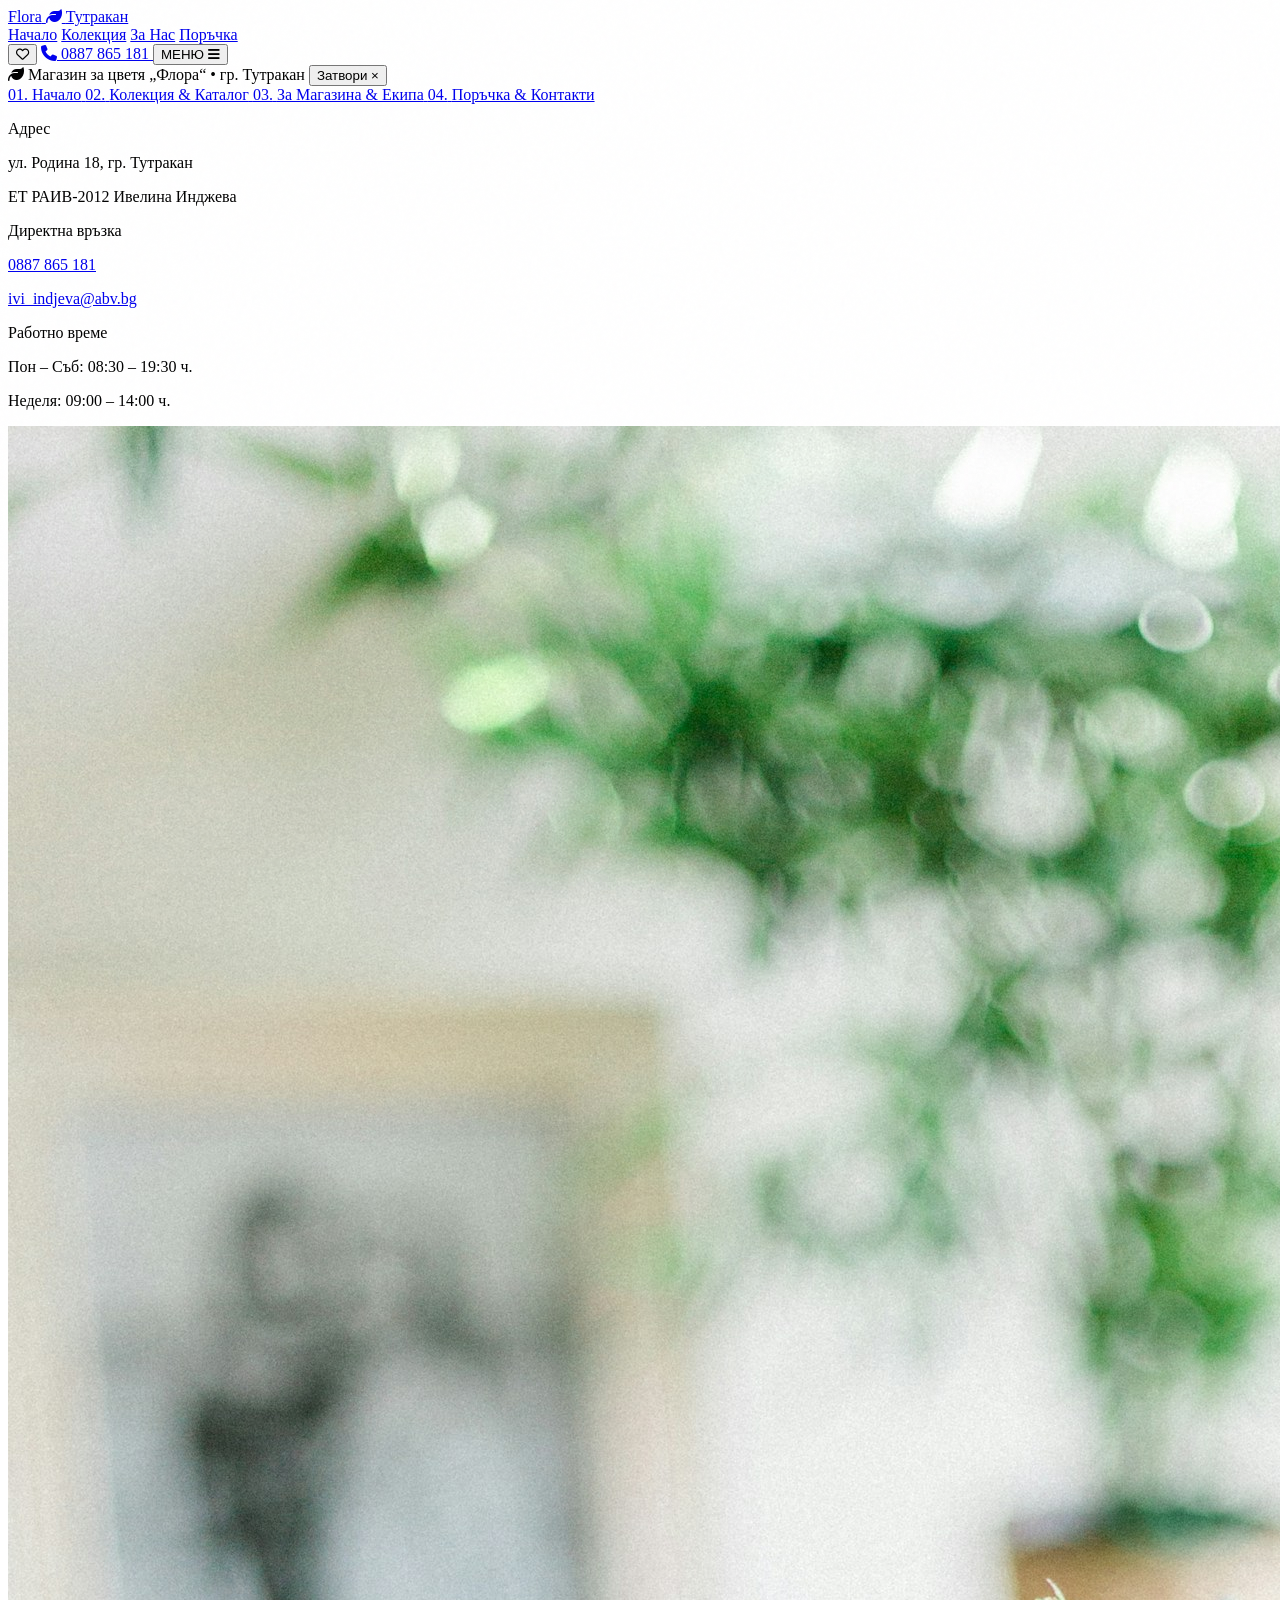
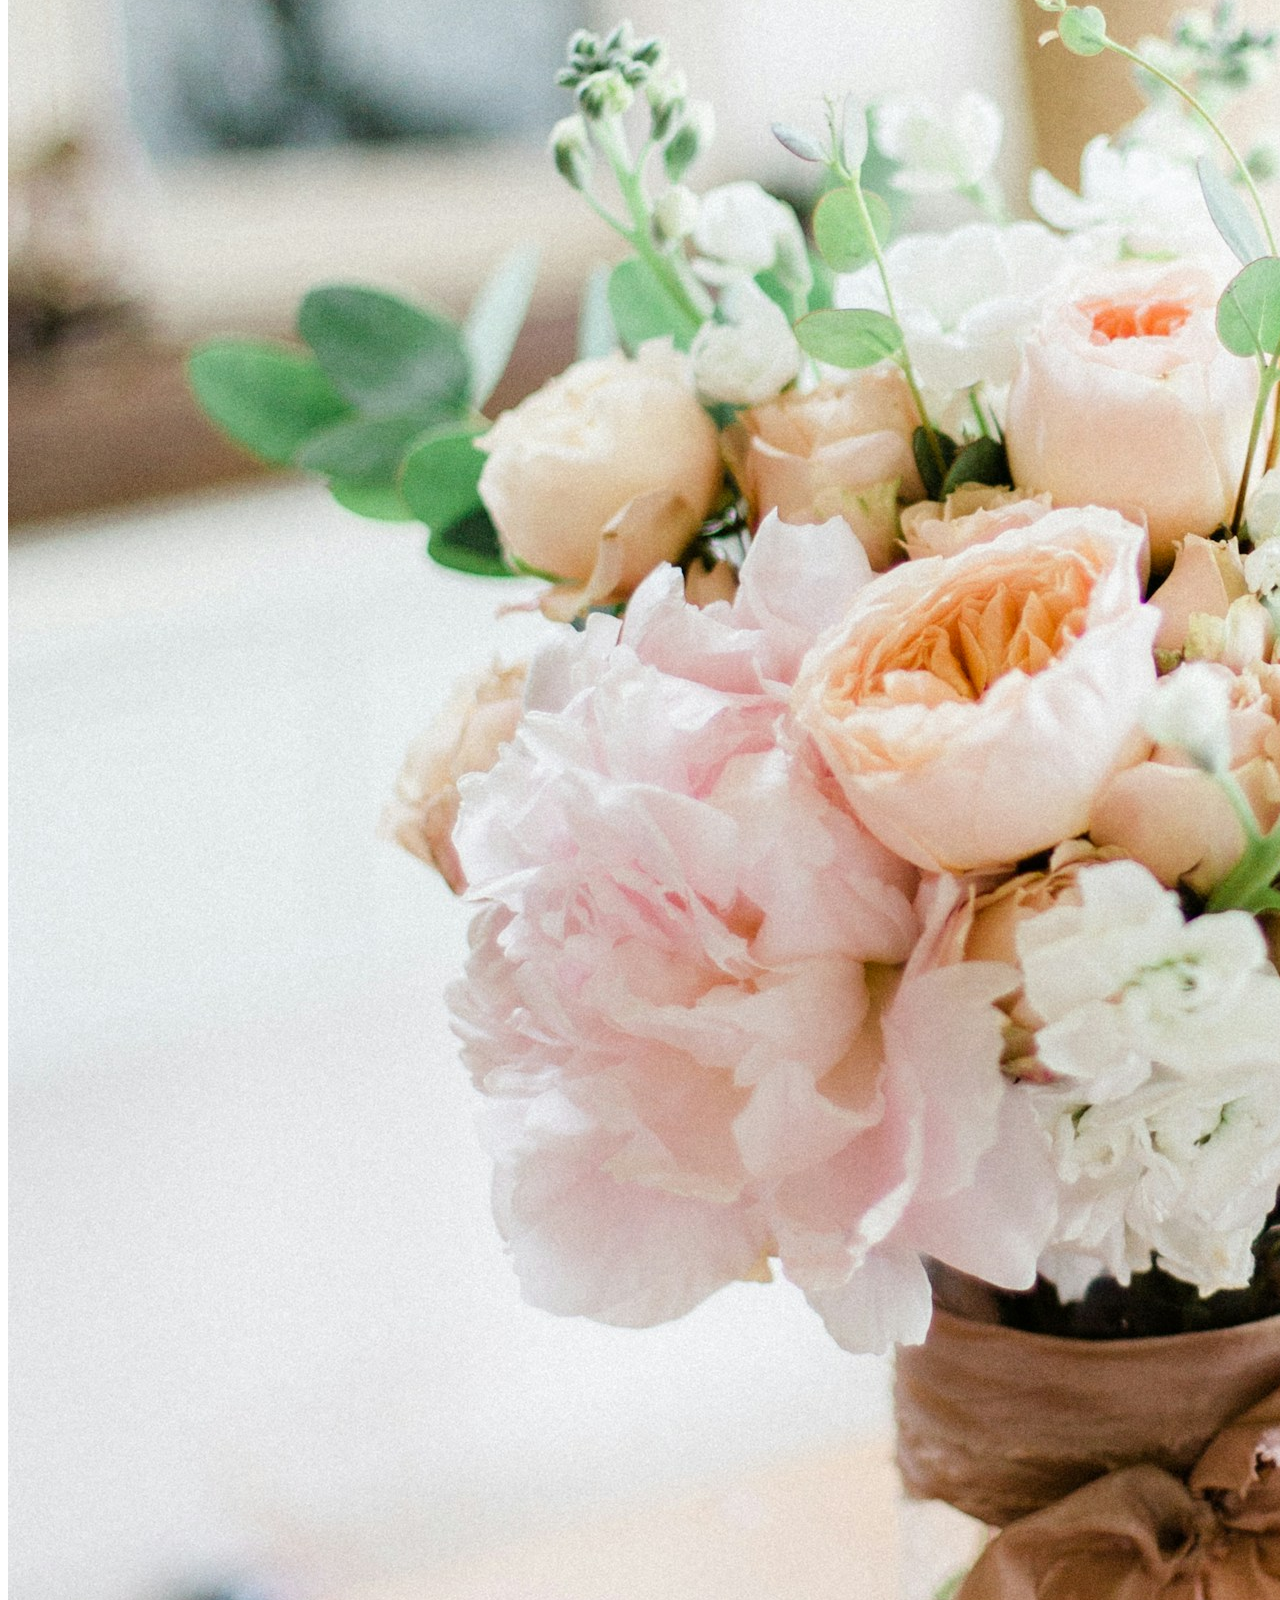
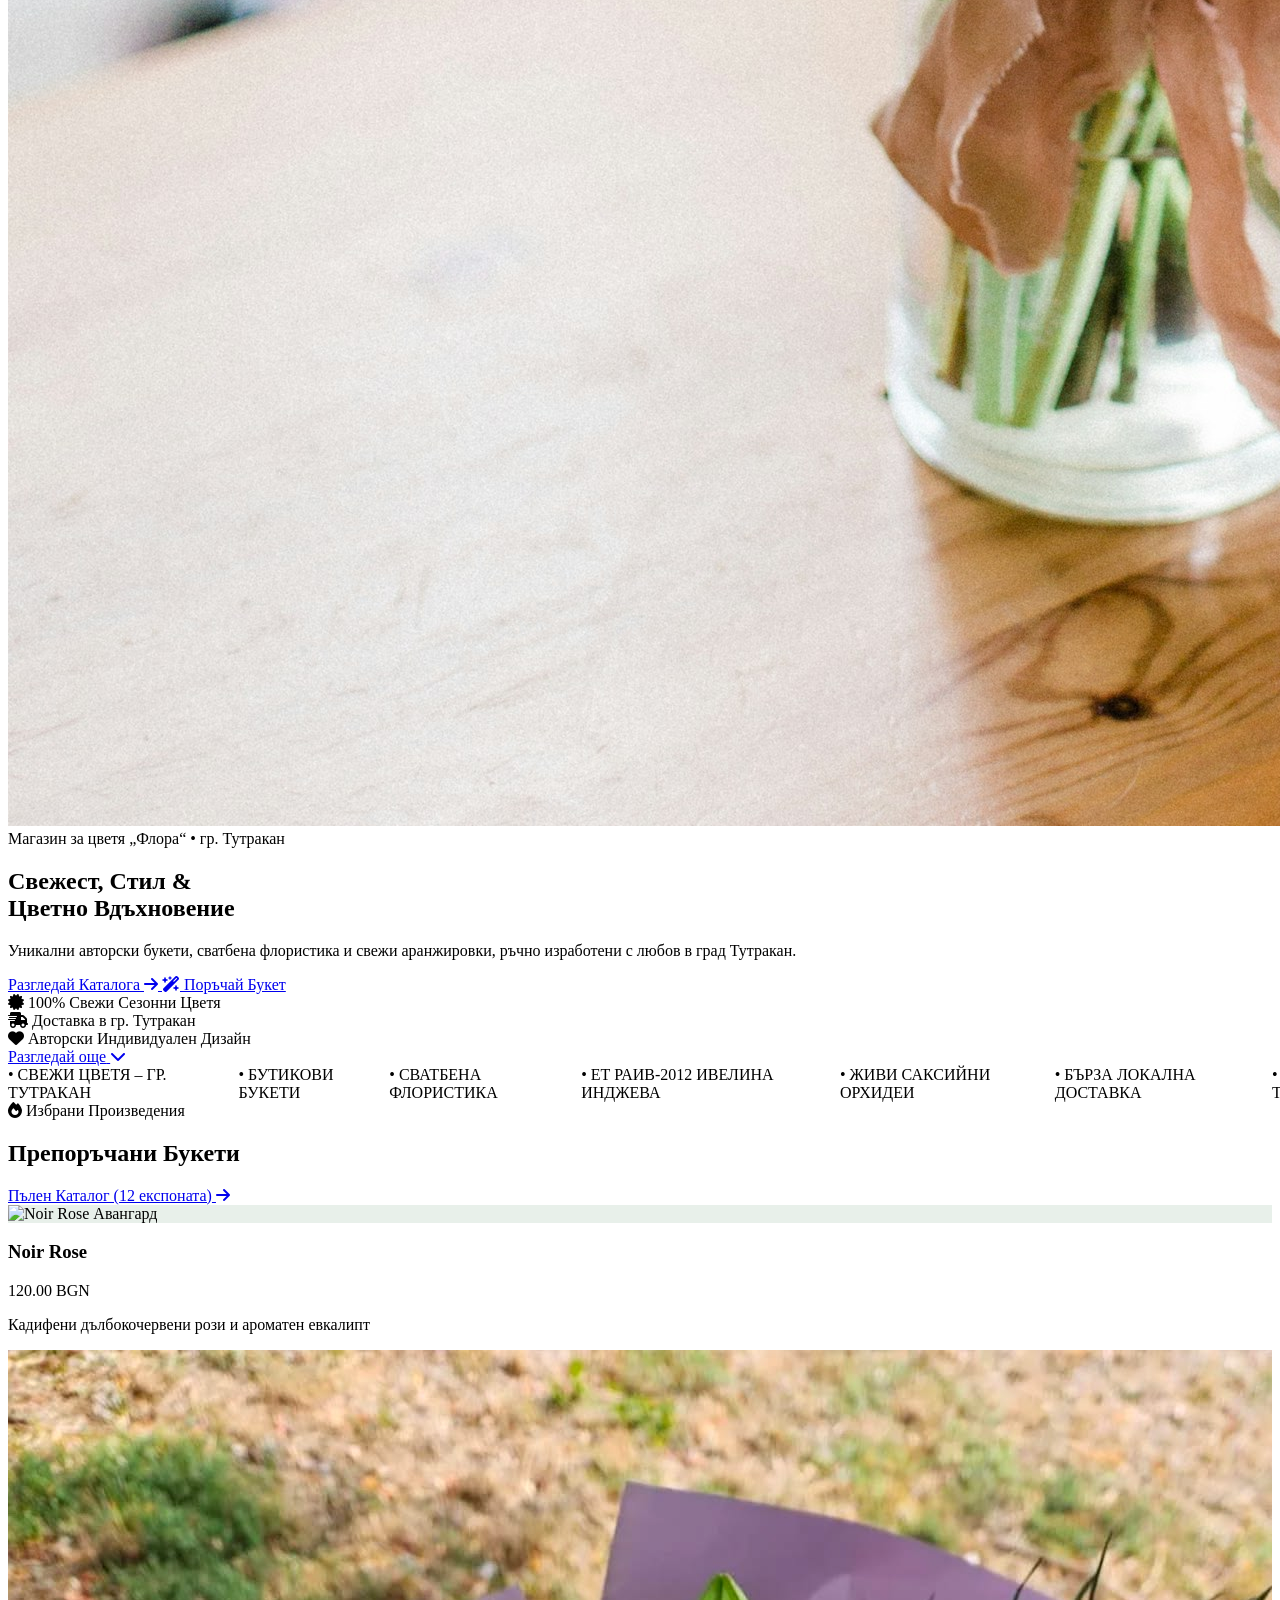
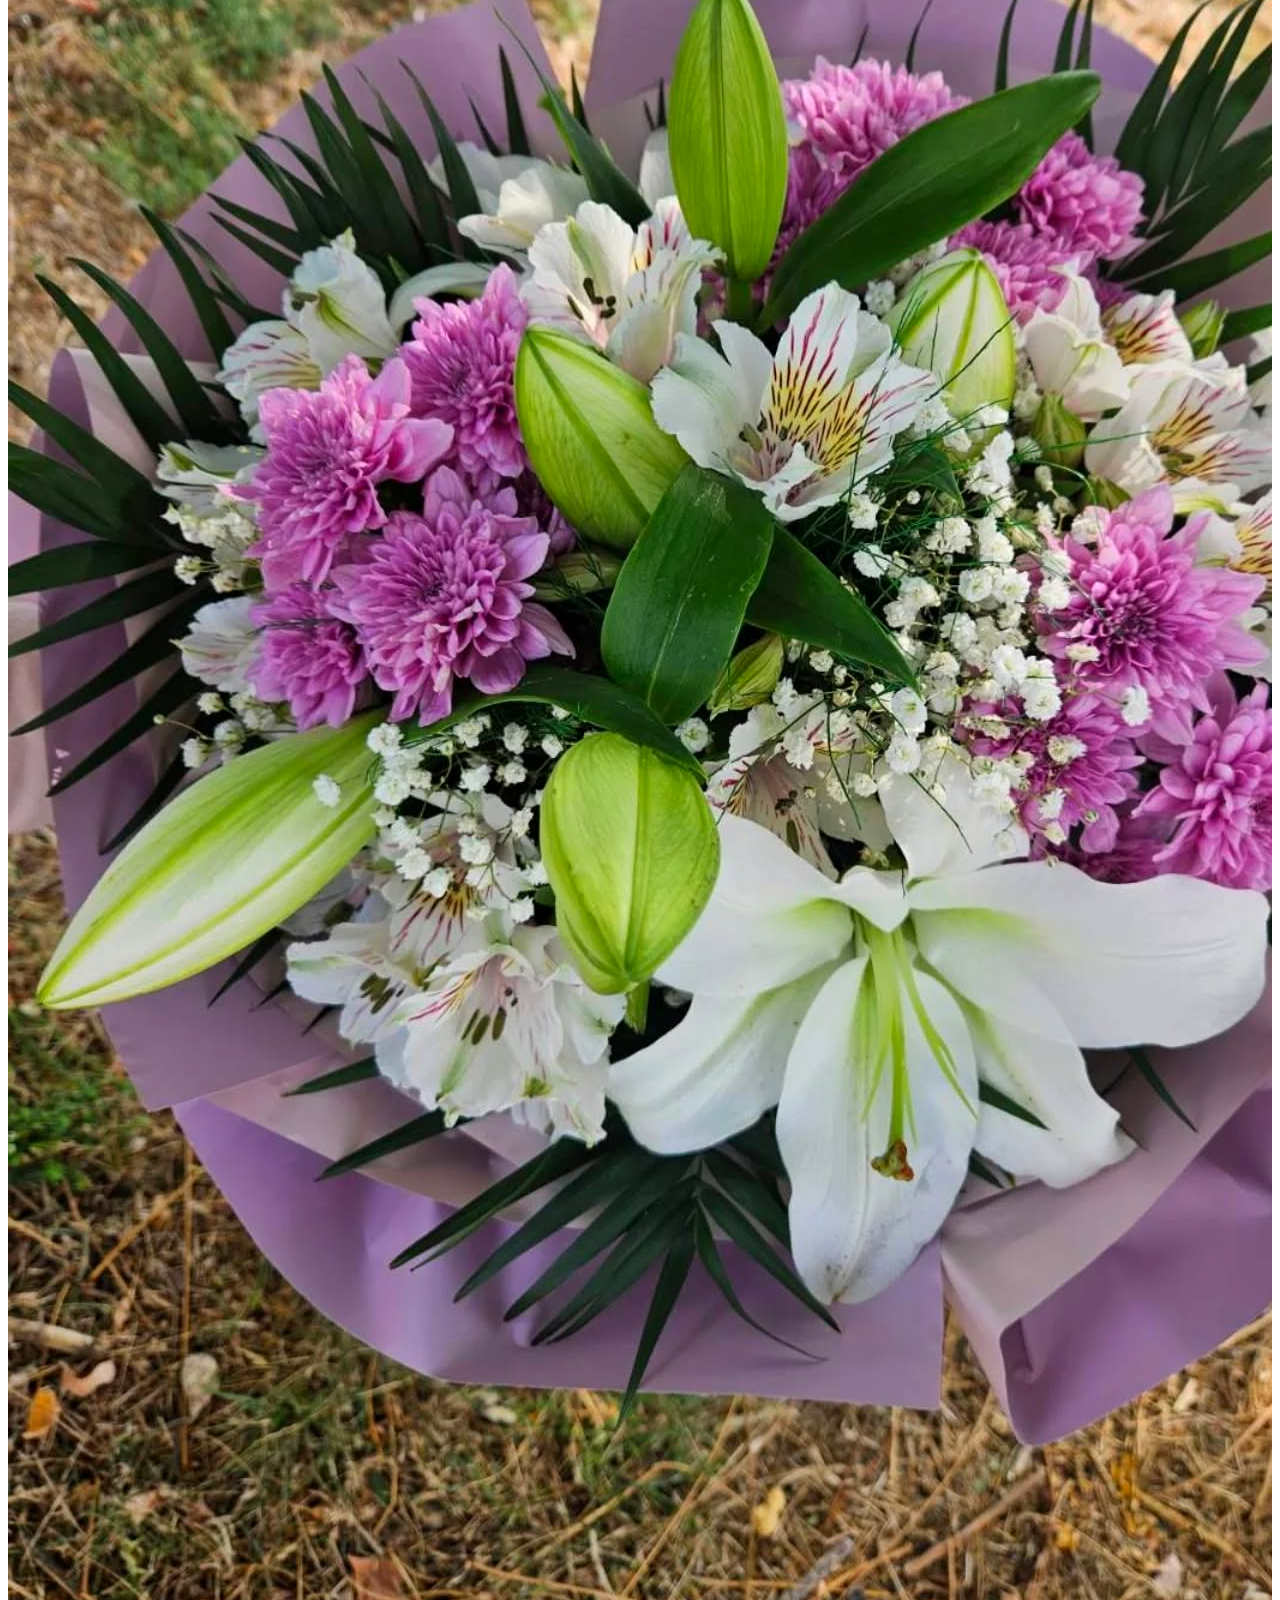
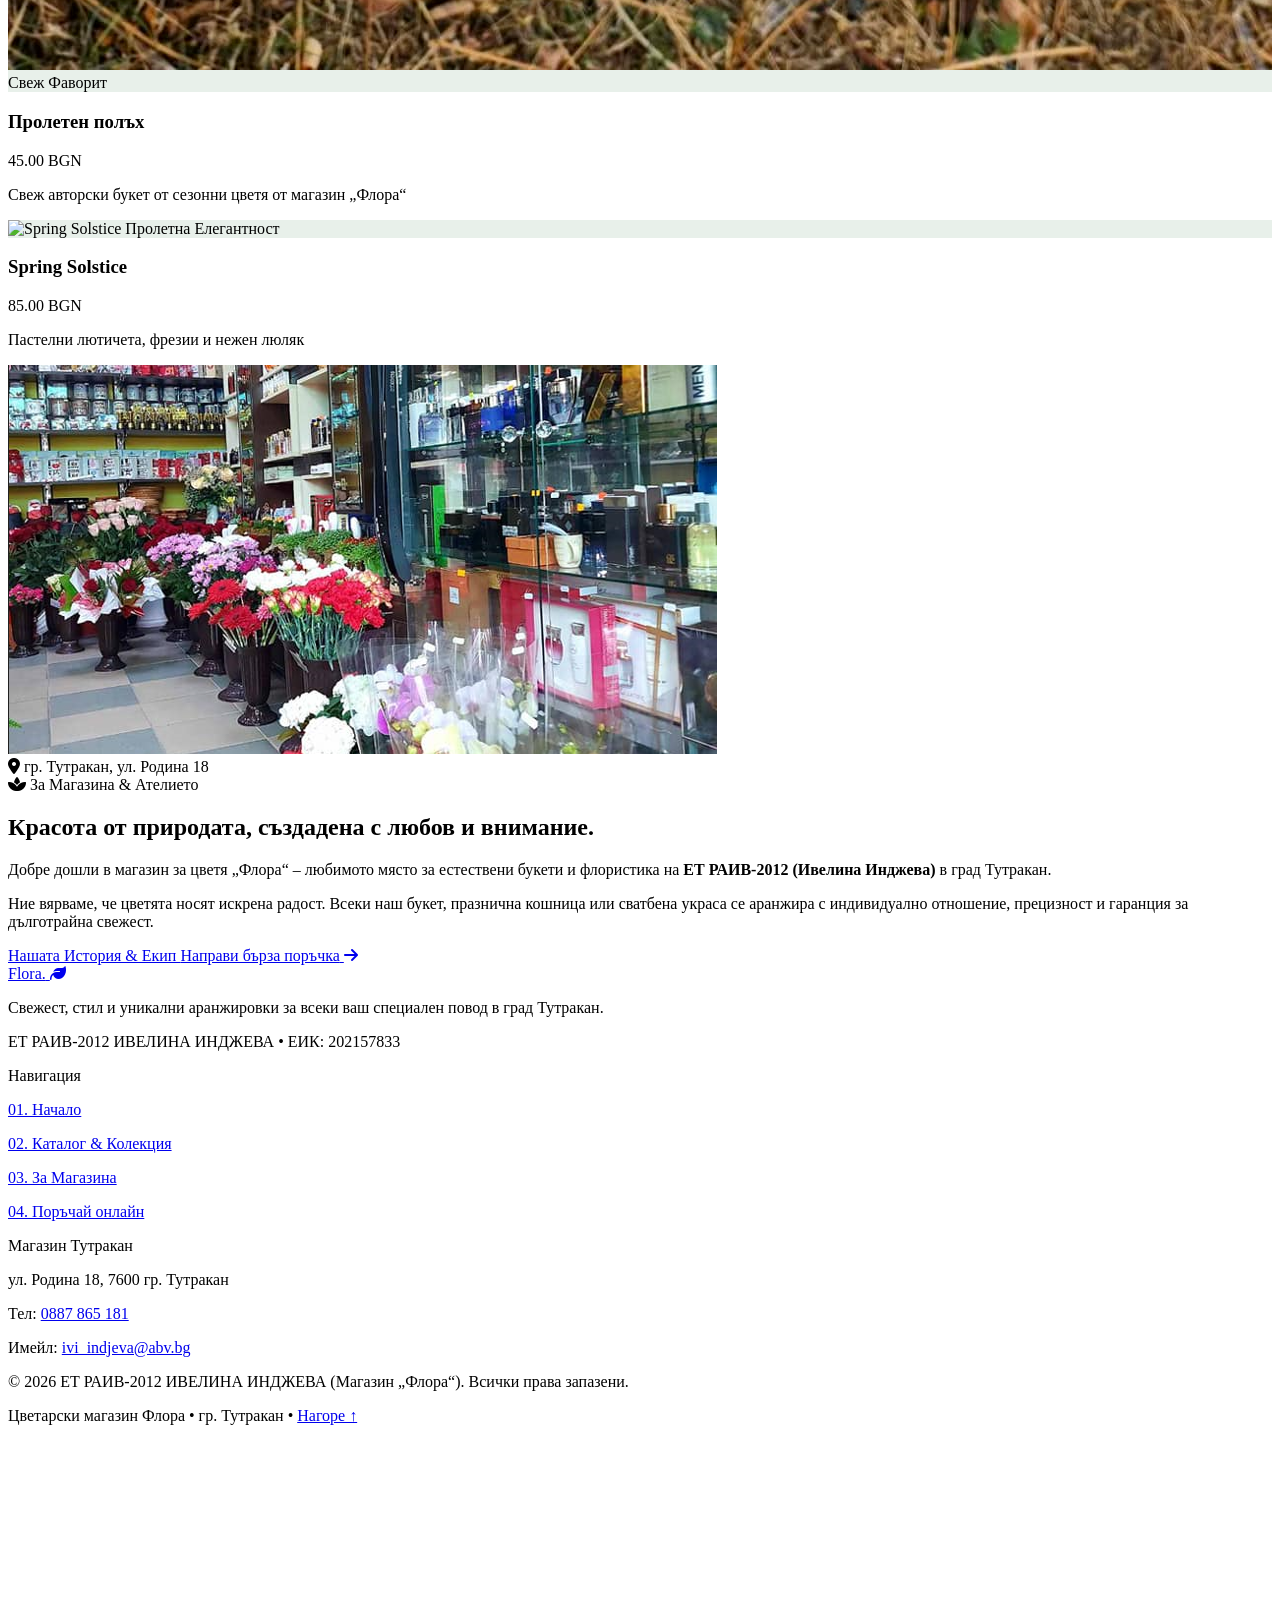
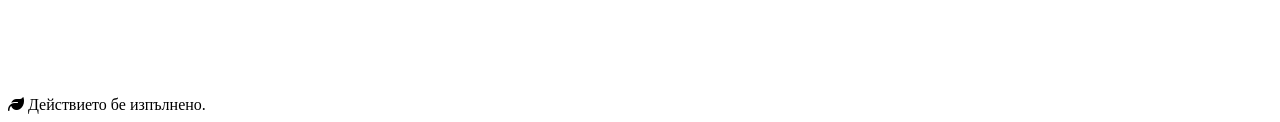
==== commit 6bb4fb40: "Update design to vibrant palette and integrate high-res colorful flower banner" ====
--- a/index.html
+++ b/index.html
@@ -3,14 +3,14 @@
 <head>
     <meta charset="UTF-8">
     <meta name="viewport" content="width=device-width, initial-scale=1.0">
-    <title>ФЛОРА | Botanical Artistry & Atelier Tutrakan</title>
-    <meta name="description" content="Флора — бутикален магазин за цветя, сватбена флористика и авторски букети в гр. Тутракан. Уникални естествени композиции с отношение към детайла.">
+    <title>ФЛОРА | Botanical Artistry & Vibrant Floral Atelier Tutrakan</title>
+    <meta name="description" content="Флора — бутикален магазин за цветя, сватбена флористика и авторски букети в гр. Тутракан. Свежи цветя, богата палитра и уникални аранжировки.">
     <meta name="keywords" content="цветя Тутракан, букети, сватбена флористика, магазин Флора, рози, орхидеи, аранжировки, доставка на цветя">
     
     <!-- Google Fonts -->
     <link rel="preconnect" href="https://fonts.googleapis.com">
     <link rel="preconnect" href="https://fonts.gstatic.com" crossorigin>
-    <link href="https://fonts.googleapis.com/css2?family=Inter:wght@300;400;500;600&family=Playfair+Display:ital,wght@0,400;0,500;0,600;1,400;1,500;1,600&display=swap" rel="stylesheet">
+    <link href="https://fonts.googleapis.com/css2?family=Inter:wght@300;400;500;600;700&family=Playfair+Display:ital,wght@0,400;0,600;0,700;1,400;1,600;1,700&display=swap" rel="stylesheet">
     
     <!-- FontAwesome 6 Icons -->
     <link rel="stylesheet" href="https://cdnjs.cloudflare.com/ajax/libs/font-awesome/6.4.0/css/all.min.css">
@@ -22,14 +22,12 @@
             theme: {
                 extend: {
                     colors: {
-                        'flora-base': '#F4F0EB',
-                        'flora-dark': '#121A14',
-                        'flora-taupe': '#9A8C84',
-                        'flora-sage': '#4A5D4E',
-                        'flora-pop': '#37473A',
-                        'flora-cream': '#EFE9E0',
-                        'flora-card': '#EDE8E1',
-                        'flora-gold': '#C8A97E',
+                        'flora-base': '#FAF9F6',
+                        'flora-dark': '#0D1F15',
+                        'flora-emerald': '#1B5E39',
+                        'flora-rose': '#E11D48',
+                        'flora-amber': '#D97706',
+                        'flora-sage': '#2E7D32',
                     },
                     fontFamily: {
                         serif: ['"Playfair Display"', 'Georgia', 'serif'],
@@ -44,54 +42,65 @@
         }
     </script>
     
-    <!-- Custom Editorial Stylesheet -->
+    <!-- Custom Vibrant Stylesheet -->
     <link rel="stylesheet" href="css/flora.css">
 </head>
-<body class="bg-flora-base text-flora-dark font-sans selection:bg-flora-dark selection:text-flora-base overflow-x-hidden antialiased">
-
-    <!-- Film Grain Overlay for Luxury Magazine Aesthetic -->
+<body class="bg-flora-base text-stone-900 font-sans selection:bg-emerald-800 selection:text-white overflow-x-hidden antialiased">
+
+    <!-- Subtle Luminous Texture Overlay -->
     <div class="grain-overlay" aria-hidden="true"></div>
 
     <!-- ==========================================================================
-         TOP HEADER NAVIGATION
+         TOP HEADER NAVIGATION (Vibrant Glassmorphism)
          ========================================================================== -->
-    <header class="fixed top-0 left-0 w-full px-4 sm:px-8 lg:px-12 py-5 sm:py-6 flex justify-between items-center z-50 transition-colors duration-500" style="mix-blend-mode: difference; color: #FFFFFF;">
+    <header class="fixed top-0 left-0 w-full px-4 sm:px-8 lg:px-12 py-4 sm:py-5 flex justify-between items-center z-50 transition-all duration-300 bg-white/75 backdrop-blur-md border-b border-emerald-900/10 shadow-sm text-stone-900">
         <!-- Logo -->
-        <a href="#home" onclick="FloraApp.switchView('home')" class="logo font-serif italic text-2xl sm:text-3xl tracking-tight text-inherit flex items-baseline gap-1.5 group">
-            <span>Flora</span>
-            <span class="text-xs font-sans tracking-mega uppercase opacity-70 not-italic group-hover:opacity-100 transition-opacity">.Atelier</span>
+        <a href="#home" onclick="FloraApp.switchView('home')" class="logo font-serif italic text-2xl sm:text-3xl tracking-tight text-emerald-950 flex items-center gap-2 group">
+            <span class="font-bold">Flora</span>
+            <span class="text-emerald-600 text-lg group-hover:rotate-12 transition-transform"><i class="fa-solid fa-leaf"></i></span>
+            <span class="text-[10px] font-sans tracking-mega uppercase not-italic text-emerald-800 font-semibold bg-emerald-100/80 px-2 py-0.5 rounded-full border border-emerald-300">Тутракан</span>
         </a>
 
         <!-- Right Quick Actions & Menu Toggle -->
         <div class="flex items-center gap-4 sm:gap-8">
             <!-- Fast View Shortcuts (Desktop) -->
-            <nav class="hidden md:flex items-center gap-6 text-[11px] font-sans tracking-mega uppercase">
-                <a href="#catalog" onclick="FloraApp.switchView('catalog')" class="hover-draw pb-0.5 text-inherit opacity-80 hover:opacity-100 transition-opacity">Колекция</a>
-                <a href="#about" onclick="FloraApp.switchView('about')" class="hover-draw pb-0.5 text-inherit opacity-80 hover:opacity-100 transition-opacity">За Нас</a>
-                <a href="#contact" onclick="FloraApp.switchView('contact')" class="hover-draw pb-0.5 text-inherit opacity-80 hover:opacity-100 transition-opacity">Поръчка</a>
+            <nav class="hidden md:flex items-center gap-7 text-[12px] font-sans tracking-mega uppercase font-semibold text-stone-700">
+                <a href="#home" onclick="FloraApp.switchView('home')" class="hover-draw pb-0.5 hover:text-emerald-800 transition-colors">Начало</a>
+                <a href="#catalog" onclick="FloraApp.switchView('catalog')" class="hover-draw pb-0.5 hover:text-emerald-800 transition-colors">Колекция</a>
+                <a href="#about" onclick="FloraApp.switchView('about')" class="hover-draw pb-0.5 hover:text-emerald-800 transition-colors">За Нас</a>
+                <a href="#contact" onclick="FloraApp.switchView('contact')" class="hover-draw pb-0.5 text-rose-600 hover:text-rose-700 transition-colors">Поръчка</a>
             </nav>
 
             <!-- Favorites Heart Trigger -->
             <button 
                 type="button" 
                 onclick="FloraApp.openFavoritesDrawer()" 
-                class="relative text-inherit hover:opacity-80 transition-opacity p-1.5 flex items-center justify-center"
+                class="relative text-stone-700 hover:text-rose-600 transition-colors p-2 flex items-center justify-center rounded-full hover:bg-rose-50"
                 title="Преглед на запазени цветя"
                 aria-label="Запазени цветя"
             >
-                <i class="fa-regular fa-heart text-base sm:text-lg"></i>
-                <span id="favorites-count" class="hidden absolute -top-1 -right-1 bg-flora-sage text-flora-base text-[9px] w-4 h-4 rounded-full items-center justify-center font-sans font-semibold">0</span>
+                <i class="fa-regular fa-heart text-lg sm:text-xl"></i>
+                <span id="favorites-count" class="hidden absolute top-0 right-0 bg-rose-600 text-white text-[10px] w-4 h-4 rounded-full items-center justify-center font-sans font-bold shadow-sm">0</span>
             </button>
+
+            <!-- Quick Direct Call Button (Mobile & Desktop) -->
+            <a 
+                href="tel:+359887865181" 
+                class="hidden sm:inline-flex items-center gap-2 bg-emerald-700 hover:bg-emerald-800 text-white text-[11px] font-bold uppercase tracking-wider py-2.5 px-4 rounded-full shadow-sm transition-all hover:shadow-md"
+            >
+                <i class="fa-solid fa-phone text-[10px]"></i>
+                <span>0887 865 181</span>
+            </a>
 
             <!-- Fullscreen Overlay Menu Toggle Button -->
             <button 
                 id="menuToggleBtn" 
                 type="button" 
-                class="menu-toggle flex items-center gap-3 text-inherit uppercase text-[11px] sm:text-xs tracking-mega font-sans font-medium focus:outline-none"
+                class="menu-toggle flex items-center gap-2.5 text-stone-800 uppercase text-[11px] sm:text-xs tracking-mega font-sans font-bold py-2 px-3 rounded hover:bg-stone-100 transition-colors"
                 aria-label="Отвори меню"
             >
                 <span class="hidden sm:inline">МЕНЮ</span>
-                <div class="w-7 sm:w-8 h-[1px] bg-current"></div>
+                <i class="fa-solid fa-bars text-sm"></i>
             </button>
         </div>
     </header>
@@ -99,51 +108,54 @@
     <!-- ==========================================================================
          FULLSCREEN OVERLAY MENU
          ========================================================================== -->
-    <div id="overlayMenu" class="fixed inset-0 w-screen h-screen bg-flora-dark text-flora-base z-40 flex flex-col justify-between p-8 sm:p-16 lg:p-20 opacity-0 pointer-events-none transition-opacity duration-500">
+    <div id="overlayMenu" class="fixed inset-0 w-screen h-screen bg-stone-950/95 backdrop-blur-xl text-white z-50 flex flex-col justify-between p-8 sm:p-16 lg:p-20 opacity-0 pointer-events-none transition-opacity duration-300">
         <!-- Top bar of menu -->
-        <div class="flex justify-between items-center border-b border-flora-base/10 pb-6">
-            <span class="text-xs uppercase tracking-mega text-flora-taupe">Флорален архив & Ателие</span>
-            <button type="button" onclick="FloraApp.closeMenu()" class="text-xs uppercase tracking-mega text-flora-base hover:text-flora-taupe transition-colors flex items-center gap-2">
+        <div class="flex justify-between items-center border-b border-white/15 pb-6">
+            <span class="text-xs uppercase tracking-mega text-emerald-400 font-semibold flex items-center gap-2">
+                <i class="fa-solid fa-leaf"></i>
+                <span>Магазин за цветя „Флора“ &bull; гр. Тутракан</span>
+            </span>
+            <button type="button" onclick="FloraApp.closeMenu()" class="text-xs uppercase tracking-mega text-white hover:text-rose-400 transition-colors flex items-center gap-2">
                 <span>Затвори</span> &times;
             </button>
         </div>
 
         <!-- Main Navigation Links -->
-        <nav class="flex flex-col gap-3 sm:gap-6 my-auto text-left max-w-4xl">
-            <a href="#home" onclick="FloraApp.switchView('home')" class="group flex items-baseline gap-4 text-3xl sm:text-6xl lg:text-7xl font-serif italic text-flora-base/90 hover:text-flora-base hover:translate-x-3 transition-all duration-300">
-                <span class="font-sans text-xs tracking-widest text-flora-taupe not-italic group-hover:text-flora-sage">01.</span>
+        <nav class="flex flex-col gap-4 sm:gap-6 my-auto text-left max-w-4xl">
+            <a href="#home" onclick="FloraApp.switchView('home')" class="group flex items-baseline gap-4 text-3xl sm:text-6xl font-serif italic text-white/90 hover:text-emerald-300 hover:translate-x-3 transition-all duration-300">
+                <span class="font-sans text-xs tracking-widest text-emerald-400 not-italic font-bold">01.</span>
                 <span>Начало</span>
             </a>
-            <a href="#catalog" onclick="FloraApp.switchView('catalog')" class="group flex items-baseline gap-4 text-3xl sm:text-6xl lg:text-7xl font-serif italic text-flora-base/90 hover:text-flora-base hover:translate-x-3 transition-all duration-300">
-                <span class="font-sans text-xs tracking-widest text-flora-taupe not-italic group-hover:text-flora-sage">02.</span>
-                <span>Колекция & Архив</span>
+            <a href="#catalog" onclick="FloraApp.switchView('catalog')" class="group flex items-baseline gap-4 text-3xl sm:text-6xl font-serif italic text-white/90 hover:text-emerald-300 hover:translate-x-3 transition-all duration-300">
+                <span class="font-sans text-xs tracking-widest text-emerald-400 not-italic font-bold">02.</span>
+                <span>Колекция & Каталог</span>
             </a>
-            <a href="#about" onclick="FloraApp.switchView('about')" class="group flex items-baseline gap-4 text-3xl sm:text-6xl lg:text-7xl font-serif italic text-flora-base/90 hover:text-flora-base hover:translate-x-3 transition-all duration-300">
-                <span class="font-sans text-xs tracking-widest text-flora-taupe not-italic group-hover:text-flora-sage">03.</span>
-                <span>За Ателието</span>
+            <a href="#about" onclick="FloraApp.switchView('about')" class="group flex items-baseline gap-4 text-3xl sm:text-6xl font-serif italic text-white/90 hover:text-emerald-300 hover:translate-x-3 transition-all duration-300">
+                <span class="font-sans text-xs tracking-widest text-emerald-400 not-italic font-bold">03.</span>
+                <span>За Магазина & Екипа</span>
             </a>
-            <a href="#contact" onclick="FloraApp.switchView('contact')" class="group flex items-baseline gap-4 text-3xl sm:text-6xl lg:text-7xl font-serif italic text-flora-base/90 hover:text-flora-base hover:translate-x-3 transition-all duration-300">
-                <span class="font-sans text-xs tracking-widest text-flora-taupe not-italic group-hover:text-flora-sage">04.</span>
+            <a href="#contact" onclick="FloraApp.switchView('contact')" class="group flex items-baseline gap-4 text-3xl sm:text-6xl font-serif italic text-white/90 hover:text-rose-400 hover:translate-x-3 transition-all duration-300">
+                <span class="font-sans text-xs tracking-widest text-rose-400 not-italic font-bold">04.</span>
                 <span>Поръчка & Контакти</span>
             </a>
         </nav>
 
         <!-- Bottom Atelier Footer inside Menu -->
-        <div class="grid grid-cols-1 sm:grid-cols-3 gap-6 pt-6 border-t border-flora-base/10 text-xs text-flora-taupe">
+        <div class="grid grid-cols-1 sm:grid-cols-3 gap-6 pt-6 border-t border-white/15 text-xs text-stone-300">
             <div>
-                <p class="uppercase tracking-widest text-flora-base text-[10px] mb-1">Локация</p>
-                <p>ул. Родина 18, гр. Тутракан</p>
-                <p>България</p>
+                <p class="uppercase tracking-widest text-emerald-400 text-[10px] font-bold mb-1">Адрес</p>
+                <p class="text-white">ул. Родина 18, гр. Тутракан</p>
+                <p class="text-stone-400">ЕТ РАИВ-2012 Ивелина Инджева</p>
             </div>
             <div>
-                <p class="uppercase tracking-widest text-flora-base text-[10px] mb-1">Директен контакт</p>
-                <p><a href="tel:+359887865181" class="hover:text-flora-base transition-colors">0887 865 181</a></p>
-                <p><a href="mailto:ivi_indjeva@abv.bg" class="hover:text-flora-base transition-colors">ivi_indjeva@abv.bg</a></p>
+                <p class="uppercase tracking-widest text-emerald-400 text-[10px] font-bold mb-1">Директна връзка</p>
+                <p><a href="tel:+359887865181" class="text-white hover:text-emerald-300 font-mono text-sm font-semibold">0887 865 181</a></p>
+                <p><a href="mailto:ivi_indjeva@abv.bg" class="hover:text-emerald-300">ivi_indjeva@abv.bg</a></p>
             </div>
             <div>
-                <p class="uppercase tracking-widest text-flora-base text-[10px] mb-1">Работно време</p>
-                <p>Пон &ndash; Съб: 08:30 &ndash; 19:30</p>
-                <p>Неделя: 09:00 &ndash; 14:00</p>
+                <p class="uppercase tracking-widest text-emerald-400 text-[10px] font-bold mb-1">Работно време</p>
+                <p>Пон &ndash; Съб: 08:30 &ndash; 19:30 ч.</p>
+                <p>Неделя: 09:00 &ndash; 14:00 ч.</p>
             </div>
         </div>
     </div>
@@ -154,195 +166,266 @@
     <main>
 
         <!-- ======================================================================
-             VIEW 1: HOME
+             VIEW 1: HOME (Vibrant Floral Hero Banner)
              ====================================================================== -->
         <div id="view-home" class="view active">
-            <!-- Hero Section -->
-            <section class="relative min-h-[95vh] flex items-center justify-center px-4 sm:px-8 lg:px-12 pt-24 pb-16 overflow-hidden">
-                <!-- Large Editorial Background/Floating Typography -->
-                <div class="absolute inset-0 flex flex-col justify-center items-center pointer-events-none z-10 px-4 text-center">
-                    <h1 class="text-huge font-serif text-flora-dark uppercase select-none">
-                        <span>BOTANICAL</span>
-                        <span class="italic font-serif text-flora-sage ml-0 sm:ml-24 block font-normal">ARTISTRY</span>
+            
+            <!-- VIBRANT TITLE BANNER HERO SECTION -->
+            <section class="relative min-h-[92vh] flex items-center justify-center pt-20 pb-12 overflow-hidden bg-stone-900">
+                <!-- High-Resolution Vibrant Floral Banner Background Image -->
+                <div class="absolute inset-0 z-0">
+                    <img 
+                        src="img/banner-flowers.jpg" 
+                        alt="Vibrant Blooming Flowers Banner - Flora Tutrakan" 
+                        class="w-full h-full object-cover object-center filter saturate-125 contrast-105 scale-105"
+                        onerror="this.onerror=null; this.src='img/hero-vibrant.jpg';"
+                    />
+                    <!-- Multi-layered vibrant floral gradient scrim for punchy typography readability -->
+                    <div class="absolute inset-0 bg-gradient-to-t from-emerald-950/90 via-black/45 to-black/35 backdrop-blur-[0.5px]"></div>
+                </div>
+
+                <!-- Floating Banner Content -->
+                <div class="relative z-10 max-w-5xl mx-auto px-4 sm:px-6 lg:px-8 text-center text-white flex flex-col items-center">
+                    
+                    <!-- Luminous Badge -->
+                    <div class="inline-flex items-center gap-2.5 bg-white/90 backdrop-blur-md text-emerald-950 px-4 py-1.5 rounded-full shadow-lg border border-emerald-300 mb-6">
+                        <span class="w-2.5 h-2.5 rounded-full bg-emerald-500 animate-pulse"></span>
+                        <span class="text-[11px] sm:text-xs font-sans uppercase tracking-mega font-bold text-emerald-900">
+                            Магазин за цветя „Флора“ &bull; гр. Тутракан
+                        </span>
+                    </div>
+
+                    <!-- Vibrant Big Title -->
+                    <h1 class="text-4xl sm:text-6xl md:text-7xl lg:text-8xl font-serif font-bold text-white tracking-tight drop-shadow-md mb-4 leading-tight">
+                        Свежест, Стил & <br>
+                        <span class="italic font-serif font-normal bg-gradient-to-r from-emerald-300 via-rose-200 to-amber-200 bg-clip-text text-transparent">
+                            Цветно Вдъхновение
+                        </span>
                     </h1>
-                    <div class="mt-6 flex items-center gap-3 text-[10px] sm:text-xs font-sans uppercase tracking-mega text-flora-taupe bg-flora-base/80 backdrop-blur-sm px-4 py-1.5 border border-flora-dark/10">
-                        <span>Atelier Tutrakan</span>
-                        <span>&bull;</span>
-                        <span>Flora Est. 2012</span>
-                    </div>
-                </div>
-
-                <!-- High-End Editorial Centerpiece Image Frame -->
-                <div class="relative w-[78vw] sm:w-[48vw] lg:w-[36vw] h-[58vh] sm:h-[68vh] overflow-hidden shadow-2xl z-0 bg-flora-card">
-                    <img 
-                        src="https://images.unsplash.com/photo-1508759073847-927b7c2cc0ba?q=80&w=1200&auto=format&fit=crop" 
-                        alt="Flora Botanical Artistry" 
-                        class="w-full h-full object-cover scale-105 filter saturate-90 contrast-105"
-                    />
-                    <div class="absolute inset-0 bg-flora-dark/10 pointer-events-none"></div>
-                </div>
-
-                <!-- Subtle Scroll Down Indicator -->
-                <a href="#home-curated" class="absolute bottom-6 left-1/2 -translate-x-1/2 text-[10px] uppercase tracking-mega text-flora-taupe hover:text-flora-dark transition-colors flex flex-col items-center gap-2">
-                    <span>Превъртете надолу</span>
-                    <i class="fa-solid fa-arrow-down text-[10px] animate-bounce"></i>
+
+                    <p class="max-w-2xl text-base sm:text-xl text-stone-100 font-sans font-light leading-relaxed mb-8 drop-shadow">
+                        Уникални авторски букети, сватбена флористика и свежи аранжировки, ръчно изработени с любов в град Тутракан.
+                    </p>
+
+                    <!-- Vibrant Call-to-Action Buttons -->
+                    <div class="flex flex-col sm:flex-row items-center gap-4 w-full sm:w-auto">
+                        <a 
+                            href="#catalog" 
+                            onclick="FloraApp.switchView('catalog')" 
+                            class="w-full sm:w-auto bg-gradient-to-r from-emerald-600 to-teal-600 hover:from-emerald-500 hover:to-teal-500 text-white text-xs sm:text-sm uppercase tracking-mega font-bold py-4 px-8 rounded-full shadow-xl shadow-emerald-950/40 transition-all hover:scale-105 flex items-center justify-center gap-2 border border-emerald-400"
+                        >
+                            <span>Разгледай Каталога</span>
+                            <i class="fa-solid fa-arrow-right text-xs"></i>
+                        </a>
+
+                        <a 
+                            href="#contact" 
+                            onclick="FloraApp.switchView('contact')" 
+                            class="w-full sm:w-auto bg-white/95 hover:bg-white text-emerald-950 text-xs sm:text-sm uppercase tracking-mega font-bold py-4 px-8 rounded-full shadow-lg transition-all hover:scale-105 flex items-center justify-center gap-2 border border-white"
+                        >
+                            <i class="fa-solid fa-wand-magic-sparkles text-rose-500"></i>
+                            <span>Поръчай Букет</span>
+                        </a>
+                    </div>
+
+                    <!-- Vibrant Guarantee Features Pills -->
+                    <div class="mt-12 grid grid-cols-1 sm:grid-cols-3 gap-3 w-full max-w-3xl text-xs font-sans">
+                        <div class="bg-black/40 backdrop-blur-md border border-white/20 rounded-lg p-3 text-white flex items-center justify-center gap-2.5">
+                            <i class="fa-solid fa-certificate text-emerald-400 text-base"></i>
+                            <span class="font-medium">100% Свежи Сезонни Цветя</span>
+                        </div>
+                        <div class="bg-black/40 backdrop-blur-md border border-white/20 rounded-lg p-3 text-white flex items-center justify-center gap-2.5">
+                            <i class="fa-solid fa-truck-fast text-amber-400 text-base"></i>
+                            <span class="font-medium">Доставка в гр. Тутракан</span>
+                        </div>
+                        <div class="bg-black/40 backdrop-blur-md border border-white/20 rounded-lg p-3 text-white flex items-center justify-center gap-2.5">
+                            <i class="fa-solid fa-heart text-rose-400 text-base"></i>
+                            <span class="font-medium">Авторски Индивидуален Дизайн</span>
+                        </div>
+                    </div>
+
+                </div>
+
+                <!-- Scroll Down Hint -->
+                <a href="#home-curated" class="absolute bottom-3 left-1/2 -translate-x-1/2 text-white/80 hover:text-white text-[10px] uppercase tracking-mega flex flex-col items-center gap-1 transition-colors">
+                    <span class="font-semibold">Разгледай още</span>
+                    <i class="fa-solid fa-chevron-down text-xs animate-bounce"></i>
                 </a>
             </section>
 
-            <!-- Marquee Ambient Ticker -->
-            <div class="border-y border-flora-dark/15 py-3.5 bg-flora-cream/60 overflow-hidden select-none">
-                <div class="animate-marquee whitespace-nowrap text-xs uppercase tracking-mega text-flora-dark flex items-center gap-8 font-sans">
-                    <span>&bull; Свежи цветя от гр. Тутракан</span>
-                    <span>&bull; Авторски бутикови букети</span>
-                    <span>&bull; Сватбена флористика & аранжировки</span>
-                    <span>&bull; ЕТ РАИВ-2012 Ивелина Инджева</span>
-                    <span>&bull; Доставка в региона</span>
-                    <span>&bull; Живи саксийни орхидеи</span>
-                    <span>&bull; Свежи цветя от гр. Тутракан</span>
-                    <span>&bull; Авторски бутикови букети</span>
-                    <span>&bull; Сватбена флористика & аранжировки</span>
-                    <span>&bull; ЕТ РАИВ-2012 Ивелина Инджева</span>
-                    <span>&bull; Доставка в региона</span>
-                    <span>&bull; Живи саксийни орхидеи</span>
+            <!-- Marquee Ambient Ticker (Vibrant Gradient) -->
+            <div class="bg-gradient-to-r from-emerald-800 via-teal-800 to-emerald-900 py-3.5 text-white overflow-hidden shadow-inner select-none border-y border-emerald-700">
+                <div class="animate-marquee whitespace-nowrap text-xs uppercase tracking-mega flex items-center gap-8 font-sans font-semibold">
+                    <span>&bull; СВЕЖИ ЦВЕТЯ &ndash; ГР. ТУТРАКАН</span>
+                    <span>&bull; БУТИКОВИ БУКЕТИ</span>
+                    <span>&bull; СВАТБЕНА ФЛОРИСТИКА</span>
+                    <span>&bull; ЕТ РАИВ-2012 ИВЕЛИНА ИНДЖЕВА</span>
+                    <span>&bull; ЖИВИ САКСИЙНИ ОРХИДЕИ</span>
+                    <span>&bull; БЪРЗА ЛОКАЛНА ДОСТАВКА</span>
+                    <span>&bull; СВЕЖИ ЦВЕТЯ &ndash; ГР. ТУТРАКАН</span>
+                    <span>&bull; БУТИКОВИ БУКЕТИ</span>
+                    <span>&bull; СВАТБЕНА ФЛОРИСТИКА</span>
+                    <span>&bull; ЕТ РАИВ-2012 ИВЕЛИНА ИНДЖЕВА</span>
+                    <span>&bull; ЖИВИ САКСИЙНИ ОРХИДЕИ</span>
+                    <span>&bull; БЪРЗА ЛОКАЛНА ДОСТАВКА</span>
                 </div>
             </div>
 
             <!-- Curated Editorial Selection Section -->
             <section id="home-curated" class="px-4 sm:px-8 lg:px-12 py-20 lg:py-28 max-w-7xl mx-auto">
-                <div class="flex flex-col sm:flex-row justify-between items-start sm:items-end mb-14 border-b border-flora-dark/15 pb-6">
+                <div class="flex flex-col sm:flex-row justify-between items-start sm:items-end mb-12 border-b border-stone-200 pb-6">
                     <div>
-                        <span class="text-[11px] uppercase tracking-mega text-flora-taupe block mb-2">Кураторска Селекция</span>
-                        <h2 class="font-serif italic text-3xl sm:text-5xl text-flora-dark">Избрани Произведения</h2>
-                    </div>
-                    <a href="#catalog" onclick="FloraApp.switchView('catalog')" class="mt-4 sm:mt-0 text-xs uppercase tracking-mega font-sans font-medium text-flora-dark hover:text-flora-sage hover-draw pb-1">
-                        Разгледай пълния каталог (12) &rarr;
+                        <div class="inline-flex items-center gap-2 text-rose-600 font-bold text-xs uppercase tracking-mega mb-2">
+                            <i class="fa-solid fa-fire text-sm"></i>
+                            <span>Избрани Произведения</span>
+                        </div>
+                        <h2 class="font-serif italic text-3xl sm:text-5xl text-stone-900">Препоръчани Букети</h2>
+                    </div>
+                    <a href="#catalog" onclick="FloraApp.switchView('catalog')" class="mt-4 sm:mt-0 text-xs uppercase tracking-mega font-sans font-bold text-emerald-800 hover:text-emerald-950 hover-draw pb-1 flex items-center gap-2">
+                        <span>Пълен Каталог (12 експоната)</span>
+                        <i class="fa-solid fa-arrow-right"></i>
                     </a>
                 </div>
 
                 <!-- 3 Premier Works -->
-                <div class="grid grid-cols-1 md:grid-cols-3 gap-8 lg:gap-12">
+                <div class="grid grid-cols-1 md:grid-cols-3 gap-8 lg:gap-10">
+                    
                     <!-- Featured Item 1 -->
-                    <article class="edgy-card group flex flex-col gap-3" onclick="FloraApp.openProductModalById(1)">
-                        <div class="relative edgy-img-wrapper aspect-[3/4] cursor-pointer">
-                            <img src="https://images.unsplash.com/photo-1561181286-d3fee7d55364?q=80&w=1000&auto=format&fit=crop" alt="Noir Rose" class="w-full h-full object-cover">
-                            <span class="absolute top-4 left-4 bg-flora-dark text-flora-base text-[9px] uppercase tracking-mega px-3 py-1 font-sans">Авангард</span>
-                        </div>
-                        <div class="meta pt-3 border-t border-flora-dark/20 flex flex-col gap-1">
+                    <article class="edgy-card group flex flex-col gap-3.5 bg-white p-3.5 rounded-lg shadow-sm border border-stone-200 hover:shadow-xl transition-all" onclick="FloraApp.openProductModalById(1)">
+                        <div class="relative edgy-img-wrapper aspect-[3/4] cursor-pointer rounded overflow-hidden">
+                            <img src="https://images.unsplash.com/photo-1561181286-d3fee7d55364?q=80&w=1000&auto=format&fit=crop" alt="Noir Rose" class="w-full h-full object-cover filter saturate-115">
+                            <span class="absolute top-4 left-4 bg-purple-700 text-white text-[10px] uppercase tracking-mega px-3 py-1 font-sans font-bold rounded-sm shadow-sm">
+                                Авангард
+                            </span>
+                        </div>
+                        <div class="meta pt-2 flex flex-col gap-1.5">
                             <div class="flex justify-between items-baseline">
-                                <h3 class="font-serif italic text-2xl text-flora-dark group-hover:text-flora-sage transition-colors">Noir Rose</h3>
-                                <span class="font-sans text-xs tracking-widest uppercase font-medium">120.00 BGN</span>
+                                <h3 class="font-serif italic text-2xl text-stone-900 group-hover:text-emerald-800 transition-colors">Noir Rose</h3>
+                                <span class="font-sans text-sm tracking-wide font-bold text-emerald-800 bg-emerald-50 px-2 py-0.5 rounded border border-emerald-200">120.00 BGN</span>
                             </div>
-                            <p class="text-xs text-flora-taupe font-sans">Драматични кадифени рози и графичен евкалипт</p>
+                            <p class="text-xs text-stone-600 font-sans">Кадифени дълбокочервени рози и ароматен евкалипт</p>
                         </div>
                     </article>
 
-                    <!-- Featured Item 2 (Local Original) -->
-                    <article class="edgy-card group flex flex-col gap-3 md:mt-10" onclick="FloraApp.openProductModalById(2)">
-                        <div class="relative edgy-img-wrapper aspect-[3/4] cursor-pointer">
-                            <img src="img/buket1.jpg" alt="Пролетен полъх" class="w-full h-full object-cover">
-                            <span class="absolute top-4 left-4 bg-flora-sage text-flora-base text-[9px] uppercase tracking-mega px-3 py-1 font-sans">Класика</span>
-                        </div>
-                        <div class="meta pt-3 border-t border-flora-dark/20 flex flex-col gap-1">
+                    <!-- Featured Item 2 (Local Original Shop Photo) -->
+                    <article class="edgy-card group flex flex-col gap-3.5 bg-white p-3.5 rounded-lg shadow-sm border border-stone-200 hover:shadow-xl transition-all md:-translate-y-4" onclick="FloraApp.openProductModalById(2)">
+                        <div class="relative edgy-img-wrapper aspect-[3/4] cursor-pointer rounded overflow-hidden">
+                            <img src="img/buket1.jpg" alt="Пролетен полъх" class="w-full h-full object-cover filter saturate-115">
+                            <span class="absolute top-4 left-4 bg-rose-600 text-white text-[10px] uppercase tracking-mega px-3 py-1 font-sans font-bold rounded-sm shadow-sm">
+                                Свеж Фаворит
+                            </span>
+                        </div>
+                        <div class="meta pt-2 flex flex-col gap-1.5">
                             <div class="flex justify-between items-baseline">
-                                <h3 class="font-serif italic text-2xl text-flora-dark group-hover:text-flora-sage transition-colors">Пролетен полъх</h3>
-                                <span class="font-sans text-xs tracking-widest uppercase font-medium">45.00 BGN</span>
+                                <h3 class="font-serif italic text-2xl text-stone-900 group-hover:text-emerald-800 transition-colors">Пролетен полъх</h3>
+                                <span class="font-sans text-sm tracking-wide font-bold text-emerald-800 bg-emerald-50 px-2 py-0.5 rounded border border-emerald-200">45.00 BGN</span>
                             </div>
-                            <p class="text-xs text-flora-taupe font-sans">Свеж авторски букет от сезонни цветя за уют и топлина</p>
+                            <p class="text-xs text-stone-600 font-sans">Свеж авторски букет от сезонни цветя от магазин „Флора“</p>
                         </div>
                     </article>
 
                     <!-- Featured Item 3 -->
-                    <article class="edgy-card group flex flex-col gap-3" onclick="FloraApp.openProductModalById(5)">
-                        <div class="relative edgy-img-wrapper aspect-[3/4] cursor-pointer">
-                            <img src="https://images.unsplash.com/photo-1582794543139-8ac9cb0f7b11?q=80&w=1000&auto=format&fit=crop" alt="Midnight Orchid" class="w-full h-full object-cover">
-                            <span class="absolute top-4 left-4 bg-flora-dark text-flora-base text-[9px] uppercase tracking-mega px-3 py-1 font-sans">Колекция</span>
-                        </div>
-                        <div class="meta pt-3 border-t border-flora-dark/20 flex flex-col gap-1">
+                    <article class="edgy-card group flex flex-col gap-3.5 bg-white p-3.5 rounded-lg shadow-sm border border-stone-200 hover:shadow-xl transition-all" onclick="FloraApp.openProductModalById(3)">
+                        <div class="relative edgy-img-wrapper aspect-[3/4] cursor-pointer rounded overflow-hidden">
+                            <img src="https://images.unsplash.com/photo-1490750967868-88aa4486c946?q=80&w=1000&auto=format&fit=crop" alt="Spring Solstice" class="w-full h-full object-cover filter saturate-115">
+                            <span class="absolute top-4 left-4 bg-amber-600 text-white text-[10px] uppercase tracking-mega px-3 py-1 font-sans font-bold rounded-sm shadow-sm">
+                                Пролетна Елегантност
+                            </span>
+                        </div>
+                        <div class="meta pt-2 flex flex-col gap-1.5">
                             <div class="flex justify-between items-baseline">
-                                <h3 class="font-serif italic text-2xl text-flora-dark group-hover:text-flora-sage transition-colors">Midnight Orchid</h3>
-                                <span class="font-sans text-xs tracking-widest uppercase font-medium">145.00 BGN</span>
+                                <h3 class="font-serif italic text-2xl text-stone-900 group-hover:text-emerald-800 transition-colors">Spring Solstice</h3>
+                                <span class="font-sans text-sm tracking-wide font-bold text-emerald-800 bg-emerald-50 px-2 py-0.5 rounded border border-emerald-200">85.00 BGN</span>
                             </div>
-                            <p class="text-xs text-flora-taupe font-sans">Каскадна тъмна орхидея в скулптурен минерален съд</p>
+                            <p class="text-xs text-stone-600 font-sans">Пастелни лютичета, фрезии и нежен люляк</p>
                         </div>
                     </article>
+
                 </div>
             </section>
 
-            <!-- Atelier Story Preview Section -->
-            <section class="bg-flora-cream/80 py-20 lg:py-28 px-4 sm:px-8 lg:px-12 border-t border-flora-dark/10">
+            <!-- Atelier Story Section (Warm & Colorful) -->
+            <section class="bg-gradient-to-b from-emerald-50/80 via-white to-stone-100 py-20 lg:py-28 px-4 sm:px-8 lg:px-12 border-t border-emerald-900/10">
                 <div class="max-w-7xl mx-auto grid grid-cols-1 lg:grid-cols-12 gap-12 lg:gap-16 items-center">
-                    <!-- Real Shop Physical Photo -->
-                    <div class="lg:col-span-6 relative aspect-[4/3] sm:aspect-[16/11] overflow-hidden shadow-lg bg-flora-card">
+                    
+                    <!-- Physical Store Photo -->
+                    <div class="lg:col-span-6 relative aspect-[4/3] rounded-lg overflow-hidden shadow-xl border border-stone-200 bg-stone-100">
                         <img 
                             src="img/magazin.jpg" 
                             alt="Магазин за цветя Флора Тутракан" 
-                            class="w-full h-full object-cover filter contrast-105"
+                            class="w-full h-full object-cover filter contrast-105 saturate-110"
                         />
-                        <div class="absolute bottom-4 left-4 bg-flora-dark/90 text-flora-base text-[10px] tracking-mega uppercase px-3 py-1.5 font-sans">
-                            гр. Тутракан, ул. Родина 18
-                        </div>
-                    </div>
-
-                    <!-- Story Copy -->
+                        <div class="absolute bottom-4 left-4 bg-emerald-900/90 text-white text-xs tracking-mega uppercase px-4 py-2 font-sans font-bold rounded shadow-md flex items-center gap-2">
+                            <i class="fa-solid fa-location-dot text-rose-400"></i>
+                            <span>гр. Тутракан, ул. Родина 18</span>
+                        </div>
+                    </div>
+
+                    <!-- Story Content -->
                     <div class="lg:col-span-6 flex flex-col gap-6">
-                        <span class="text-[11px] uppercase tracking-mega text-flora-taupe">За Ателието</span>
-                        <h2 class="font-serif italic text-3xl sm:text-5xl text-flora-dark leading-tight">
-                            Флорално изкуство, родено край тихия Дунав.
+                        <span class="text-xs uppercase tracking-mega text-emerald-800 font-bold flex items-center gap-2">
+                            <i class="fa-solid fa-spa"></i>
+                            <span>За Магазина & Ателието</span>
+                        </span>
+                        <h2 class="font-serif italic text-3xl sm:text-5xl text-stone-900 leading-tight">
+                            Красота от природата, създадена с любов и внимание.
                         </h2>
-                        <div class="space-y-4 text-sm sm:text-base text-flora-dark/80 font-sans leading-relaxed">
+                        <div class="space-y-4 text-sm sm:text-base text-stone-700 font-sans leading-relaxed">
                             <p>
-                                Добре дошли в магазин за цветя „Флора“ &ndash; семейното пространство за красота на <strong>ЕТ РАИВ-2012 (Ивелина Инджева)</strong> в град Тутракан.
+                                Добре дошли в магазин за цветя „Флора“ &ndash; любимото място за естествени букети и флористика на <strong>ЕТ РАИВ-2012 (Ивелина Инджева)</strong> в град Тутракан.
                             </p>
                             <p>
-                                Ние вярваме, че цветята не са просто декорация, а сетивен език за обич, признателност и изящество. С повече от десетилетие опит, ръчно изработваме всеки букет с дълбоко уважение към сезонността, ботаническата форма и желанията на нашите клиенти.
+                                Ние вярваме, че цветята носят искрена радост. Всеки наш букет, празнична кошница или сватбена украса се аранжира с индивидуално отношение, прецизност и гаранция за дълготрайна свежест.
                             </p>
                         </div>
-                        <div class="pt-2 flex flex-wrap items-center gap-6">
-                            <a href="#about" onclick="FloraApp.switchView('about')" class="bg-flora-dark hover:bg-flora-sage text-flora-base text-xs uppercase tracking-mega px-6 py-3.5 transition-colors font-sans font-medium">
-                                Прочети нашата история
+                        <div class="pt-2 flex flex-wrap items-center gap-4">
+                            <a href="#about" onclick="FloraApp.switchView('about')" class="bg-emerald-800 hover:bg-emerald-900 text-white text-xs uppercase tracking-mega px-6 py-3.5 rounded font-sans font-bold shadow-md transition-all">
+                                Нашата История & Екип
                             </a>
-                            <a href="#contact" onclick="FloraApp.switchView('contact')" class="text-xs uppercase tracking-mega text-flora-dark hover:text-flora-sage hover-draw pb-1 font-sans font-medium">
-                                Направи поръчка &rarr;
+                            <a href="#contact" onclick="FloraApp.switchView('contact')" class="text-xs uppercase tracking-mega text-rose-600 hover:text-rose-700 hover-draw pb-1 font-sans font-bold flex items-center gap-1.5">
+                                <span>Направи бърза поръчка</span>
+                                <i class="fa-solid fa-arrow-right"></i>
                             </a>
                         </div>
                     </div>
+
                 </div>
             </section>
         </div>
 
         <!-- ======================================================================
-             VIEW 2: CATALOG / ARCHIVES
+             VIEW 2: CATALOG / ARCHIVES (Vibrant & Colorful)
              ====================================================================== -->
         <div id="view-catalog" class="view">
             <section class="px-4 sm:px-8 lg:px-12 pt-28 pb-20 max-w-7xl mx-auto">
                 <!-- Catalog Header -->
-                <div class="border-b border-flora-dark/20 pb-8 mb-10">
+                <div class="border-b border-stone-200 pb-8 mb-10">
                     <div class="flex flex-col md:flex-row justify-between items-start md:items-end gap-6 mb-8">
                         <div>
-                            <span class="text-[11px] uppercase tracking-mega text-flora-taupe block mb-2">Флорална колекция</span>
+                            <span class="text-xs uppercase tracking-mega text-emerald-800 font-bold block mb-2">Флорален Каталог</span>
                             <div class="flex items-baseline gap-4">
-                                <h1 class="text-editorial-title font-serif italic text-flora-dark">Archives.</h1>
-                                <span id="product-count" class="font-sans text-xs tracking-mega uppercase text-flora-taupe"></span>
+                                <h1 class="text-editorial-title font-serif italic text-stone-900">Колекция.</h1>
+                                <span id="product-count" class="font-sans text-xs tracking-mega uppercase font-bold text-stone-500"></span>
                             </div>
                         </div>
 
                         <!-- Search and Sort Controls -->
                         <div class="w-full md:w-auto flex flex-col sm:flex-row items-stretch sm:items-center gap-3">
                             <!-- Search -->
-                            <div class="relative flex-1 sm:w-64">
+                            <div class="relative flex-1 sm:w-72">
                                 <input 
                                     type="text" 
                                     id="catalog-search" 
-                                    placeholder="Търсене на букет или цвете..." 
-                                    class="w-full bg-transparent border-b border-flora-dark/40 py-2 pl-2 pr-7 text-xs font-sans text-flora-dark placeholder-flora-taupe/70 focus:outline-none focus:border-flora-dark"
+                                    placeholder="Търсене на букет, роза, орхидея..." 
+                                    class="w-full bg-white border border-stone-300 rounded-full py-2.5 pl-4 pr-9 text-xs font-sans text-stone-900 placeholder-stone-400 focus:outline-none focus:ring-2 focus:ring-emerald-600 focus:border-transparent shadow-sm"
                                 />
-                                <i class="fa-solid fa-magnifying-glass absolute right-2 top-3 text-[11px] text-flora-taupe pointer-events-none"></i>
+                                <i class="fa-solid fa-magnifying-glass absolute right-3.5 top-3.5 text-xs text-stone-400 pointer-events-none"></i>
                             </div>
 
                             <!-- Sort -->
                             <select 
                                 id="catalog-sort" 
-                                class="bg-transparent border-b border-flora-dark/40 py-2 px-2 text-xs font-sans text-flora-dark focus:outline-none focus:border-flora-dark cursor-pointer"
+                                class="bg-white border border-stone-300 rounded-full py-2.5 px-4 text-xs font-sans text-stone-800 focus:outline-none focus:ring-2 focus:ring-emerald-600 cursor-pointer shadow-sm"
                             >
                                 <option value="featured">Препоръчани</option>
                                 <option value="price-asc">Цена: Ниска към Висока</option>
@@ -352,20 +435,20 @@
                         </div>
                     </div>
 
-                    <!-- Filter Pill Tabs -->
-                    <div class="flex flex-wrap items-center gap-2 sm:gap-6 pt-2">
-                        <button type="button" class="filter-btn active text-xs uppercase tracking-mega font-sans py-1.5 px-3 rounded-full hover:text-flora-dark transition-colors" data-filter="всички">Всички</button>
-                        <button type="button" class="filter-btn text-xs uppercase tracking-mega font-sans py-1.5 px-3 rounded-full text-flora-taupe hover:text-flora-dark transition-colors" data-filter="букети">Букети</button>
-                        <button type="button" class="filter-btn text-xs uppercase tracking-mega font-sans py-1.5 px-3 rounded-full text-flora-taupe hover:text-flora-dark transition-colors" data-filter="авангард">Авангард</button>
-                        <button type="button" class="filter-btn text-xs uppercase tracking-mega font-sans py-1.5 px-3 rounded-full text-flora-taupe hover:text-flora-dark transition-colors" data-filter="сватбени">Сватбени</button>
-                        <button type="button" class="filter-btn text-xs uppercase tracking-mega font-sans py-1.5 px-3 rounded-full text-flora-taupe hover:text-flora-dark transition-colors" data-filter="саксийни">Саксийни</button>
-                        <button type="button" class="filter-btn text-xs uppercase tracking-mega font-sans py-1.5 px-3 rounded-full text-flora-taupe hover:text-flora-dark transition-colors" data-filter="аранжировки">Аранжировки</button>
-                    </div>
-                </div>
-
-                <!-- Editorial Asymmetric Dynamic Grid -->
+                    <!-- Vibrant Filter Pill Tabs -->
+                    <div class="flex flex-wrap items-center gap-2 sm:gap-3 pt-2">
+                        <button type="button" class="filter-btn active text-xs uppercase tracking-mega font-sans py-2 px-4 rounded-full bg-emerald-800 text-white font-medium shadow-sm transition-all" data-filter="всички">Всички</button>
+                        <button type="button" class="filter-btn text-xs uppercase tracking-mega font-sans py-2 px-4 rounded-full bg-white/70 text-stone-700 hover:bg-emerald-50 hover:text-emerald-800 border border-stone-200 transition-all" data-filter="букети">Букети</button>
+                        <button type="button" class="filter-btn text-xs uppercase tracking-mega font-sans py-2 px-4 rounded-full bg-white/70 text-stone-700 hover:bg-emerald-50 hover:text-emerald-800 border border-stone-200 transition-all" data-filter="авангард">Авангард</button>
+                        <button type="button" class="filter-btn text-xs uppercase tracking-mega font-sans py-2 px-4 rounded-full bg-white/70 text-stone-700 hover:bg-emerald-50 hover:text-emerald-800 border border-stone-200 transition-all" data-filter="сватбени">Сватбени</button>
+                        <button type="button" class="filter-btn text-xs uppercase tracking-mega font-sans py-2 px-4 rounded-full bg-white/70 text-stone-700 hover:bg-emerald-50 hover:text-emerald-800 border border-stone-200 transition-all" data-filter="саксийни">Саксийни</button>
+                        <button type="button" class="filter-btn text-xs uppercase tracking-mega font-sans py-2 px-4 rounded-full bg-white/70 text-stone-700 hover:bg-emerald-50 hover:text-emerald-800 border border-stone-200 transition-all" data-filter="аранжировки">Аранжировки</button>
+                    </div>
+                </div>
+
+                <!-- Dynamic Grid -->
                 <div id="editorial-grid" class="grid grid-cols-12 gap-y-12 gap-x-6 sm:gap-x-10">
-                    <!-- Injected dynamically via app.js -->
+                    <!-- Populated dynamically by app.js -->
                 </div>
             </section>
         </div>
@@ -375,68 +458,65 @@
              ====================================================================== -->
         <div id="view-about" class="view">
             <section class="px-4 sm:px-8 lg:px-12 pt-28 pb-20 max-w-6xl mx-auto">
-                <!-- Section Header -->
-                <div class="mb-14">
-                    <span class="text-[11px] uppercase tracking-mega text-flora-taupe block mb-2">Нашето Ателие</span>
-                    <h1 class="text-editorial-title font-serif italic text-flora-dark">За Магазин „Флора“</h1>
-                    <p class="font-serif italic text-xl text-flora-taupe mt-2">ЕТ РАИВ-2012 Ивелина Инджева &bull; гр. Тутракан</p>
-                </div>
-
-                <!-- 2-Column Editorial Spread -->
+                <div class="mb-12 border-b border-stone-200 pb-8">
+                    <span class="text-xs uppercase tracking-mega text-emerald-800 font-bold block mb-2">Нашето Ателие</span>
+                    <h1 class="text-editorial-title font-serif italic text-stone-900">Магазин за цветя „Флора“</h1>
+                    <p class="font-serif italic text-xl text-stone-600 mt-2">ЕТ РАИВ-2012 Ивелина Инджева &bull; гр. Тутракан, ул. Родина 18</p>
+                </div>
+
                 <div class="grid grid-cols-1 lg:grid-cols-12 gap-12 items-start mb-20">
-                    <div class="lg:col-span-5 space-y-6 text-sm sm:text-base text-flora-dark/85 font-sans leading-relaxed">
-                        <p class="first-letter:text-5xl first-letter:font-serif first-letter:float-left first-letter:mr-3 first-letter:leading-none">
-                            Цветарски магазин „Флора“ е утвърдено пространство за флорално изкуство в гр. Тутракан, разположено на удобната и централна локация на <strong>ул. Родина 18</strong>.
+                    <div class="lg:col-span-5 space-y-6 text-sm sm:text-base text-stone-700 font-sans leading-relaxed">
+                        <p class="first-letter:text-5xl first-letter:font-serif first-letter:float-left first-letter:mr-3 first-letter:leading-none first-letter:text-emerald-800">
+                            Магазин „Флора“ е утвърдено пространство за флорално изкуство в гр. Тутракан, намиращо се на удобна локация на <strong>ул. Родина 18</strong>.
                         </p>
                         <p>
-                            Основан с любов към природата от Ивелина Инджева, магазинът се превърна в символ на стил, надеждност и внимание към най-съкровените моменти в живота на жителите и гостите на града ни.
+                            Основан с много любов от Ивелина Инджева, магазинът предлага ежедневно свежи цветя, бутикови букети за всякакви поводи, сватбена украса, венци и саксийни растения.
                         </p>
                         <p>
-                            От класически букети от алени рози до авангардни интериорни венци и цялостни сватбени декорации &ndash; ние подбираме само първокласни сезонни цветя, гарантиращи дълготрайна свежест и въздействащ аромат.
+                            Ние вярваме в качествените цветя и персоналния подход &ndash; независимо дали искате семпъл жест за любим човек или цялостно флорално оформление на вашето семейно събитие.
                         </p>
                     </div>
 
                     <div class="lg:col-span-7 grid grid-cols-2 gap-4">
-                        <div class="aspect-[3/4] overflow-hidden bg-flora-card shadow-sm">
-                            <img src="img/magazin.jpg" alt="Интериор на магазин Флора" class="w-full h-full object-cover">
-                        </div>
-                        <div class="aspect-[3/4] overflow-hidden bg-flora-card shadow-sm mt-8">
-                            <img src="img/roses.jpg" alt="Рози в магазин Флора" class="w-full h-full object-cover">
+                        <div class="aspect-[3/4] overflow-hidden rounded-lg shadow-md bg-stone-100">
+                            <img src="img/magazin.jpg" alt="Интериор на магазин Флора" class="w-full h-full object-cover filter saturate-110">
+                        </div>
+                        <div class="aspect-[3/4] overflow-hidden rounded-lg shadow-md bg-stone-100 mt-6">
+                            <img src="img/roses.jpg" alt="Рози в магазин Флора" class="w-full h-full object-cover filter saturate-115">
                         </div>
                     </div>
                 </div>
 
                 <!-- 4 Value Pillars -->
-                <div class="grid grid-cols-1 sm:grid-cols-2 lg:grid-cols-4 gap-8 py-12 border-t border-b border-flora-dark/15">
-                    <div>
-                        <span class="font-serif italic text-2xl text-flora-sage block mb-1">01.</span>
-                        <h4 class="font-sans font-semibold text-xs uppercase tracking-wider text-flora-dark mb-2">Гарантирана Свежест</h4>
-                        <p class="text-xs text-flora-dark/70 leading-relaxed">Директни редовни доставки на селектирани рязани и саксийни цветя.</p>
-                    </div>
-                    <div>
-                        <span class="font-serif italic text-2xl text-flora-sage block mb-1">02.</span>
-                        <h4 class="font-sans font-semibold text-xs uppercase tracking-wider text-flora-dark mb-2">Индивидуален Стил</h4>
-                        <p class="text-xs text-flora-dark/70 leading-relaxed">Всяка поръчка се аранжира ръчно, отразявайки личния повод и емоция.</p>
-                    </div>
-                    <div>
-                        <span class="font-serif italic text-2xl text-flora-sage block mb-1">03.</span>
-                        <h4 class="font-sans font-semibold text-xs uppercase tracking-wider text-flora-dark mb-2">Сватбена Флористика</h4>
-                        <p class="text-xs text-flora-dark/70 leading-relaxed">Пълен дизайн &ndash; булчински букет, украса на зала, арки и бутониери.</p>
-                    </div>
-                    <div>
-                        <span class="font-serif italic text-2xl text-flora-sage block mb-1">04.</span>
-                        <h4 class="font-sans font-semibold text-xs uppercase tracking-wider text-flora-dark mb-2">Локална Доставка</h4>
-                        <p class="text-xs text-flora-dark/70 leading-relaxed">Точно навреме до прага на любимия човек в Тутракан и района.</p>
-                    </div>
-                </div>
-
-                <!-- Bottom CTA -->
-                <div class="text-center pt-16">
-                    <h3 class="font-serif italic text-3xl text-flora-dark mb-3">Имате ли предстоящ повод?</h3>
-                    <p class="text-xs uppercase tracking-mega text-flora-taupe mb-6">Свържете се с нас за консултация или поръчайте онлайн</p>
-                    <a href="#contact" onclick="FloraApp.switchView('contact')" class="inline-block bg-flora-dark hover:bg-flora-sage text-flora-base text-xs uppercase tracking-mega px-8 py-4 transition-colors font-sans">
-                        Направи поръчка сега
-                    </a>
+                <div class="grid grid-cols-1 sm:grid-cols-2 lg:grid-cols-4 gap-6 py-10 border-t border-b border-stone-200">
+                    <div class="bg-emerald-50/70 p-6 rounded-lg border border-emerald-100">
+                        <div class="w-10 h-10 rounded-full bg-emerald-600 text-white flex items-center justify-center text-lg mb-3">
+                            <i class="fa-solid fa-seedling"></i>
+                        </div>
+                        <h4 class="font-bold text-xs uppercase tracking-wider text-emerald-950 mb-1">Винаги Свежи</h4>
+                        <p class="text-xs text-stone-600 leading-relaxed">Редовни преки доставки на български и вносни цветя.</p>
+                    </div>
+                    <div class="bg-rose-50/70 p-6 rounded-lg border border-rose-100">
+                        <div class="w-10 h-10 rounded-full bg-rose-600 text-white flex items-center justify-center text-lg mb-3">
+                            <i class="fa-solid fa-heart"></i>
+                        </div>
+                        <h4 class="font-bold text-xs uppercase tracking-wider text-rose-950 mb-1">Ръчна Изработка</h4>
+                        <p class="text-xs text-stone-600 leading-relaxed">Всеки букет се подрежда с професионализъм и грижа.</p>
+                    </div>
+                    <div class="bg-amber-50/70 p-6 rounded-lg border border-amber-100">
+                        <div class="w-10 h-10 rounded-full bg-amber-600 text-white flex items-center justify-center text-lg mb-3">
+                            <i class="fa-solid fa-ring"></i>
+                        </div>
+                        <h4 class="font-bold text-xs uppercase tracking-wider text-amber-950 mb-1">Сватбен Дизайн</h4>
+                        <p class="text-xs text-stone-600 leading-relaxed">Булчински букети, декорация за зали, арки и автомобили.</p>
+                    </div>
+                    <div class="bg-teal-50/70 p-6 rounded-lg border border-teal-100">
+                        <div class="w-10 h-10 rounded-full bg-teal-600 text-white flex items-center justify-center text-lg mb-3">
+                            <i class="fa-solid fa-truck"></i>
+                        </div>
+                        <h4 class="font-bold text-xs uppercase tracking-wider text-teal-950 mb-1">Точна Доставка</h4>
+                        <p class="text-xs text-stone-600 leading-relaxed">Навременна доставка до адрес в гр. Тутракан и района.</p>
+                    </div>
                 </div>
             </section>
         </div>
@@ -451,178 +531,186 @@
                     <!-- Left Column: Commission Form -->
                     <div class="lg:col-span-7 px-6 sm:px-12 lg:px-16 py-12 flex flex-col justify-center">
                         <div class="max-w-xl">
-                            <span class="text-[11px] uppercase tracking-mega text-flora-taupe block mb-2">Форма за поръчка</span>
-                            <h2 class="font-serif italic text-3xl sm:text-5xl text-flora-dark mb-2">Initiate Order.</h2>
-                            <p class="text-xs uppercase tracking-mega text-flora-taupe mb-8">
-                                България, гр. Тутракан, ул. Родина 18 &bull; Тел: 0887 865 181
+                            <span class="text-xs uppercase tracking-mega text-emerald-800 font-bold block mb-2">Онлайн Заявка</span>
+                            <h2 class="font-serif italic text-3xl sm:text-5xl text-stone-900 mb-2">Направете Поръчка</h2>
+                            <p class="text-xs uppercase tracking-mega text-stone-500 mb-8">
+                                Магазин „Флора“ &bull; гр. Тутракан, ул. Родина 18 &bull; Тел: 0887 865 181
                             </p>
 
                             <!-- Bespoke Form -->
                             <form id="order-form" class="space-y-6">
                                 <div>
-                                    <label for="order-name" class="block text-[11px] uppercase tracking-wider text-flora-taupe mb-1">Вашето име и фамилия *</label>
+                                    <label for="order-name" class="block text-[11px] uppercase tracking-wider text-stone-600 mb-1 font-semibold">Вашето име и фамилия *</label>
                                     <input 
                                         type="text" 
                                         id="order-name" 
                                         name="name" 
                                         required 
                                         placeholder="напр. Мария Иванова" 
-                                        class="w-full bg-transparent border-b border-flora-dark py-2 font-serif text-lg sm:text-xl text-flora-dark placeholder:italic placeholder:text-flora-taupe/60 focus:outline-none focus:border-flora-sage transition-colors"
+                                        class="w-full bg-white border border-stone-300 rounded px-3.5 py-3 font-sans text-sm text-stone-900 placeholder:text-stone-400 focus:outline-none focus:ring-2 focus:ring-emerald-600 transition-all shadow-sm"
                                     />
                                 </div>
 
                                 <div class="grid grid-cols-1 sm:grid-cols-2 gap-6">
                                     <div>
-                                        <label for="order-phone" class="block text-[11px] uppercase tracking-wider text-flora-taupe mb-1">Телефон за връзка *</label>
+                                        <label for="order-phone" class="block text-[11px] uppercase tracking-wider text-stone-600 mb-1 font-semibold">Телефон за връзка *</label>
                                         <input 
                                             type="tel" 
                                             id="order-phone" 
                                             name="phone" 
                                             required 
                                             placeholder="напр. 0887 123 456" 
-                                            class="w-full bg-transparent border-b border-flora-dark py-2 font-serif text-lg sm:text-xl text-flora-dark placeholder:italic placeholder:text-flora-taupe/60 focus:outline-none focus:border-flora-sage transition-colors"
+                                            class="w-full bg-white border border-stone-300 rounded px-3.5 py-3 font-sans text-sm text-stone-900 placeholder:text-stone-400 focus:outline-none focus:ring-2 focus:ring-emerald-600 transition-all shadow-sm"
                                         />
                                     </div>
                                     <div>
-                                        <label for="order-email" class="block text-[11px] uppercase tracking-wider text-flora-taupe mb-1">Имейл адрес *</label>
+                                        <label for="order-email" class="block text-[11px] uppercase tracking-wider text-stone-600 mb-1 font-semibold">Имейл адрес *</label>
                                         <input 
                                             type="email" 
                                             id="order-email" 
                                             name="email" 
                                             required 
                                             placeholder="name@example.com" 
-                                            class="w-full bg-transparent border-b border-flora-dark py-2 font-serif text-lg sm:text-xl text-flora-dark placeholder:italic placeholder:text-flora-taupe/60 focus:outline-none focus:border-flora-sage transition-colors"
+                                            class="w-full bg-white border border-stone-300 rounded px-3.5 py-3 font-sans text-sm text-stone-900 placeholder:text-stone-400 focus:outline-none focus:ring-2 focus:ring-emerald-600 transition-all shadow-sm"
                                         />
                                     </div>
                                 </div>
 
                                 <div class="grid grid-cols-1 sm:grid-cols-2 gap-6">
                                     <div>
-                                        <label for="product-select" class="block text-[11px] uppercase tracking-wider text-flora-taupe mb-1">Флорално произведение *</label>
+                                        <label for="product-select" class="block text-[11px] uppercase tracking-wider text-stone-600 mb-1 font-semibold">Избор на букет / цвете *</label>
                                         <select 
                                             id="product-select" 
                                             name="product" 
                                             required 
-                                            class="w-full bg-transparent border-b border-flora-dark py-2 font-serif text-base sm:text-lg text-flora-dark focus:outline-none focus:border-flora-sage transition-colors cursor-pointer"
+                                            class="w-full bg-white border border-stone-300 rounded px-3.5 py-3 font-sans text-sm text-stone-900 focus:outline-none focus:ring-2 focus:ring-emerald-600 transition-all shadow-sm cursor-pointer"
                                         >
                                             <!-- Dynamically populated via app.js -->
                                         </select>
                                     </div>
                                     <div>
-                                        <label for="order-date" class="block text-[11px] uppercase tracking-wider text-flora-taupe mb-1">Дата на получаване *</label>
+                                        <label for="order-date" class="block text-[11px] uppercase tracking-wider text-stone-600 mb-1 font-semibold">Дата на получаване *</label>
                                         <input 
                                             type="date" 
                                             id="order-date" 
                                             name="date" 
                                             required 
-                                            class="w-full bg-transparent border-b border-flora-dark py-2 font-serif text-base sm:text-lg text-flora-dark focus:outline-none focus:border-flora-sage transition-colors"
+                                            class="w-full bg-white border border-stone-300 rounded px-3.5 py-3 font-sans text-sm text-stone-900 focus:outline-none focus:ring-2 focus:ring-emerald-600 transition-all shadow-sm"
                                         />
                                     </div>
                                 </div>
 
                                 <div class="grid grid-cols-1 sm:grid-cols-2 gap-6">
                                     <div>
-                                        <label for="order-delivery" class="block text-[11px] uppercase tracking-wider text-flora-taupe mb-1">Начин на получаване *</label>
+                                        <label for="order-delivery" class="block text-[11px] uppercase tracking-wider text-stone-600 mb-1 font-semibold">Начин на получаване *</label>
                                         <select 
                                             id="order-delivery" 
                                             name="delivery" 
                                             required 
-                                            class="w-full bg-transparent border-b border-flora-dark py-2 font-serif text-base text-flora-dark focus:outline-none focus:border-flora-sage cursor-pointer"
+                                            class="w-full bg-white border border-stone-300 rounded px-3.5 py-3 font-sans text-sm text-stone-900 focus:outline-none focus:ring-2 focus:ring-emerald-600 transition-all shadow-sm cursor-pointer"
                                         >
-                                            <option value="Вземане от ателието (гр. Тутракан, ул. Родина 18)">Вземане от ателието (ул. Родина 18)</option>
+                                            <option value="Вземане от ателието (гр. Тутракан, ул. Родина 18)">Вземане на място от магазина (ул. Родина 18)</option>
                                             <option value="Доставка до адрес в гр. Тутракан">Доставка до адрес в гр. Тутракан</option>
-                                            <option value="Доставка за региона на общ. Тутракан">Доставка за региона на общ. Тутракан</option>
+                                            <option value="Доставка за региона на общ. Тутракан">Доставка за населените места в региона</option>
                                         </select>
                                     </div>
                                     <div>
-                                        <label for="order-occasion" class="block text-[11px] uppercase tracking-wider text-flora-taupe mb-1">Повод (по желание)</label>
+                                        <label for="order-occasion" class="block text-[11px] uppercase tracking-wider text-stone-600 mb-1 font-semibold">Повод (по желание)</label>
                                         <input 
                                             type="text" 
                                             id="order-occasion" 
                                             name="occasion" 
                                             placeholder="напр. Рожден ден, Юбилей, Сватба" 
-                                            class="w-full bg-transparent border-b border-flora-dark py-2 font-serif text-base text-flora-dark placeholder:italic placeholder:text-flora-taupe/60 focus:outline-none focus:border-flora-sage transition-colors"
+                                            class="w-full bg-white border border-stone-300 rounded px-3.5 py-3 font-sans text-sm text-stone-900 placeholder:text-stone-400 focus:outline-none focus:ring-2 focus:ring-emerald-600 transition-all shadow-sm"
                                         />
                                     </div>
                                 </div>
 
                                 <div>
-                                    <label for="order-message" class="block text-[11px] uppercase tracking-wider text-flora-taupe mb-1">Текст за картичка / Специални желания</label>
+                                    <label for="order-message" class="block text-[11px] uppercase tracking-wider text-stone-600 mb-1 font-semibold">Пожелание за картичка / Специални указания</label>
                                     <textarea 
                                         id="order-message" 
                                         name="message" 
                                         rows="3" 
-                                        placeholder="Специални предпочитания към цветовата гама, опаковката или послание за получателя..." 
-                                        class="w-full bg-transparent border-b border-flora-dark py-2 font-serif text-base text-flora-dark placeholder:italic placeholder:text-flora-taupe/60 focus:outline-none focus:border-flora-sage transition-colors resize-none"
+                                        placeholder="Ако желаете да добавим картичка с текст или имате специфични предпочитания към цветята и опаковката..." 
+                                        class="w-full bg-white border border-stone-300 rounded px-3.5 py-3 font-sans text-sm text-stone-900 placeholder:text-stone-400 focus:outline-none focus:ring-2 focus:ring-emerald-600 transition-all shadow-sm resize-none"
                                     ></textarea>
                                 </div>
 
-                                <div class="pt-4 flex flex-col sm:flex-row items-center gap-4">
+                                <div class="pt-2 flex flex-col sm:flex-row items-center gap-4">
                                     <button 
                                         type="submit" 
-                                        class="w-full sm:w-auto bg-flora-dark hover:bg-flora-sage text-flora-base text-xs uppercase tracking-mega py-4 px-10 transition-colors font-sans font-medium"
+                                        class="w-full sm:w-auto bg-gradient-to-r from-emerald-700 to-emerald-900 hover:from-emerald-600 hover:to-emerald-800 text-white text-xs uppercase tracking-mega py-4 px-10 rounded font-sans font-bold shadow-md hover:shadow-lg transition-all"
                                     >
-                                        Изпрати запитване &rarr;
+                                        Изпрати поръчка &rarr;
                                     </button>
-                                    <span class="text-[11px] text-flora-taupe font-sans text-center sm:text-left">
-                                        Ще се свържем с Вас по телефона за потвърждение на наличността.
+                                    <span class="text-xs text-stone-500 font-sans text-center sm:text-left">
+                                        Ще се свържем с Вас по телефона за потвърждение на детайлите.
                                     </span>
                                 </div>
                             </form>
                         </div>
                     </div>
 
-                    <!-- Right Column: Atelier Contact Information & Map -->
-                    <div class="lg:col-span-5 bg-flora-card/70 border-t lg:border-t-0 lg:border-l border-flora-dark/15 p-8 sm:p-12 lg:p-16 flex flex-col justify-between">
+                    <!-- Right Column: Contact Information & Map -->
+                    <div class="lg:col-span-5 bg-emerald-50/50 border-t lg:border-t-0 lg:border-l border-stone-200 p-8 sm:p-12 lg:p-16 flex flex-col justify-between">
                         <div class="space-y-8">
                             <div>
-                                <span class="text-[10px] uppercase tracking-mega text-flora-taupe block mb-1">Магазин за цветя</span>
-                                <h3 class="font-serif italic text-3xl text-flora-dark">Флора &bull; Тутракан</h3>
-                                <p class="text-xs text-flora-taupe mt-1">ЕТ РАИВ-2012 Ивелина Инджева</p>
+                                <span class="text-xs uppercase tracking-mega text-emerald-800 font-bold block mb-1">Цветарски магазин</span>
+                                <h3 class="font-serif italic text-3xl text-stone-900">„Флора“ &bull; гр. Тутракан</h3>
+                                <p class="text-xs text-stone-500 mt-1">ЕТ РАИВ-2012 Ивелина Инджева</p>
                             </div>
 
-                            <div class="space-y-4 text-xs font-sans">
+                            <div class="space-y-5 text-sm font-sans">
                                 <div class="flex items-start gap-4">
-                                    <i class="fa-solid fa-location-dot text-flora-sage text-base mt-0.5"></i>
-                                    <div>
-                                        <p class="font-medium text-flora-dark">Адрес на магазина:</p>
-                                        <p class="text-flora-dark/80">ул. Родина 18, 7600 гр. Тутракан, България</p>
+                                    <div class="w-8 h-8 rounded-full bg-emerald-100 text-emerald-800 flex items-center justify-center shrink-0">
+                                        <i class="fa-solid fa-location-dot"></i>
+                                    </div>
+                                    <div>
+                                        <p class="font-bold text-stone-900">Адрес на магазина:</p>
+                                        <p class="text-stone-700">ул. Родина 18, 7600 гр. Тутракан, България</p>
                                     </div>
                                 </div>
 
                                 <div class="flex items-start gap-4">
-                                    <i class="fa-solid fa-phone text-flora-sage text-base mt-0.5"></i>
-                                    <div>
-                                        <p class="font-medium text-flora-dark">Телефон за бързи поръчки:</p>
-                                        <p><a href="tel:+359887865181" class="text-flora-dark hover:text-flora-sage transition-colors font-mono text-sm font-semibold">0887 865 181</a></p>
+                                    <div class="w-8 h-8 rounded-full bg-emerald-100 text-emerald-800 flex items-center justify-center shrink-0">
+                                        <i class="fa-solid fa-phone"></i>
+                                    </div>
+                                    <div>
+                                        <p class="font-bold text-stone-900">Телефон за бързи поръчки:</p>
+                                        <p><a href="tel:+359887865181" class="text-emerald-800 hover:text-emerald-950 font-mono text-base font-bold">0887 865 181</a></p>
                                     </div>
                                 </div>
 
                                 <div class="flex items-start gap-4">
-                                    <i class="fa-solid fa-envelope text-flora-sage text-base mt-0.5"></i>
-                                    <div>
-                                        <p class="font-medium text-flora-dark">Имейл:</p>
-                                        <p><a href="mailto:ivi_indjeva@abv.bg" class="text-flora-dark hover:text-flora-sage transition-colors">ivi_indjeva@abv.bg</a></p>
+                                    <div class="w-8 h-8 rounded-full bg-emerald-100 text-emerald-800 flex items-center justify-center shrink-0">
+                                        <i class="fa-solid fa-envelope"></i>
+                                    </div>
+                                    <div>
+                                        <p class="font-bold text-stone-900">Имейл:</p>
+                                        <p><a href="mailto:ivi_indjeva@abv.bg" class="text-stone-700 hover:text-emerald-800">ivi_indjeva@abv.bg</a></p>
                                     </div>
                                 </div>
 
                                 <div class="flex items-start gap-4">
-                                    <i class="fa-regular fa-clock text-flora-sage text-base mt-0.5"></i>
-                                    <div>
-                                        <p class="font-medium text-flora-dark">Работно време:</p>
-                                        <p class="text-flora-dark/80">Понеделник &ndash; Събота: 08:30 &ndash; 19:30 ч.</p>
-                                        <p class="text-flora-dark/80">Неделя: 09:00 &ndash; 14:00 ч.</p>
+                                    <div class="w-8 h-8 rounded-full bg-emerald-100 text-emerald-800 flex items-center justify-center shrink-0">
+                                        <i class="fa-regular fa-clock"></i>
+                                    </div>
+                                    <div>
+                                        <p class="font-bold text-stone-900">Работно време:</p>
+                                        <p class="text-stone-700">Понеделник &ndash; Събота: 08:30 &ndash; 19:30 ч.</p>
+                                        <p class="text-stone-700">Неделя: 09:00 &ndash; 14:00 ч.</p>
                                     </div>
                                 </div>
                             </div>
 
                             <!-- Interactive Google Map Embed -->
-                            <div class="w-full h-56 sm:h-64 rounded overflow-hidden shadow-sm border border-flora-dark/15">
+                            <div class="w-full h-56 rounded-lg overflow-hidden shadow-md border border-stone-200">
                                 <iframe 
                                     src="https://maps.google.com/maps?q=ул.%20Родина%2018,%20Тутракан&t=&z=16&ie=UTF8&iwloc=&output=embed" 
                                     width="100%" 
                                     height="100%" 
-                                    style="border:0; filter: grayscale(30%) contrast(1.05);" 
+                                    style="border:0;" 
                                     allowfullscreen="" 
                                     loading="lazy" 
                                     referrerpolicy="no-referrer-when-downgrade"
@@ -632,12 +720,12 @@
                         </div>
 
                         <!-- Social icons -->
-                        <div class="pt-8 border-t border-flora-dark/10 flex items-center justify-between text-xs text-flora-taupe">
-                            <span class="uppercase tracking-widest text-[10px]">Последвайте ателието</span>
-                            <div class="flex items-center gap-4 text-flora-dark text-base">
-                                <a href="https://facebook.com" target="_blank" rel="noopener noreferrer" class="hover:text-flora-sage transition-colors" title="Facebook"><i class="fa-brands fa-facebook"></i></a>
-                                <a href="https://instagram.com" target="_blank" rel="noopener noreferrer" class="hover:text-flora-sage transition-colors" title="Instagram"><i class="fa-brands fa-instagram"></i></a>
-                                <a href="tel:+359887865181" class="hover:text-flora-sage transition-colors" title="Viber"><i class="fa-brands fa-viber"></i></a>
+                        <div class="pt-8 border-t border-stone-200 flex items-center justify-between text-xs text-stone-600">
+                            <span class="uppercase tracking-widest text-[11px] font-semibold">Последвайте ни</span>
+                            <div class="flex items-center gap-4 text-emerald-800 text-lg">
+                                <a href="https://facebook.com" target="_blank" rel="noopener noreferrer" class="hover:text-emerald-950 transition-colors" title="Facebook"><i class="fa-brands fa-facebook"></i></a>
+                                <a href="https://instagram.com" target="_blank" rel="noopener noreferrer" class="hover:text-emerald-950 transition-colors" title="Instagram"><i class="fa-brands fa-instagram"></i></a>
+                                <a href="tel:+359887865181" class="hover:text-emerald-950 transition-colors" title="Viber"><i class="fa-brands fa-viber"></i></a>
                             </div>
                         </div>
                     </div>
@@ -648,47 +736,49 @@
     </main>
 
     <!-- ==========================================================================
-         FOOTER
+         FOOTER (Vibrant & Structured)
          ========================================================================== -->
-    <footer class="bg-flora-dark text-flora-base px-6 sm:px-12 lg:px-16 pt-16 pb-12 border-t border-flora-dark">
-        <div class="max-w-7xl mx-auto grid grid-cols-1 md:grid-cols-12 gap-10 pb-12 border-b border-flora-base/15">
+    <footer class="bg-stone-950 text-white px-6 sm:px-12 lg:px-16 pt-16 pb-12 border-t border-emerald-950">
+        <div class="max-w-7xl mx-auto grid grid-cols-1 md:grid-cols-12 gap-10 pb-12 border-b border-stone-800">
             <!-- Col 1: Brand -->
             <div class="md:col-span-5 space-y-4">
-                <a href="#home" onclick="FloraApp.switchView('home')" class="font-serif italic text-3xl text-flora-base">Flora.</a>
-                <p class="text-xs text-flora-taupe max-w-sm leading-relaxed font-sans">
-                    Бутикова флористика и естествена ботаническа хармония. Създаваме празници от цветя в град Тутракан с любов към детайла и уважение към природата.
+                <a href="#home" onclick="FloraApp.switchView('home')" class="font-serif italic text-3xl text-white flex items-center gap-2">
+                    <span>Flora.</span>
+                    <i class="fa-solid fa-leaf text-emerald-400 text-xl"></i>
+                </a>
+                <p class="text-xs text-stone-300 max-w-sm leading-relaxed font-sans">
+                    Свежест, стил и уникални аранжировки за всеки ваш специален повод в град Тутракан.
                 </p>
-                <p class="text-[11px] text-flora-taupe/80">
+                <p class="text-[11px] text-stone-400">
                     ЕТ РАИВ-2012 ИВЕЛИНА ИНДЖЕВА &bull; ЕИК: 202157833
                 </p>
             </div>
 
             <!-- Col 2: Navigation -->
-            <div class="md:col-span-3 space-y-3 text-xs uppercase tracking-mega font-sans">
-                <p class="text-flora-base font-semibold mb-2">Навигация</p>
-                <p><a href="#home" onclick="FloraApp.switchView('home')" class="hover:text-flora-taupe transition-colors">01. Начало</a></p>
-                <p><a href="#catalog" onclick="FloraApp.switchView('catalog')" class="hover:text-flora-taupe transition-colors">02. Каталог & Архив</a></p>
-                <p><a href="#about" onclick="FloraApp.switchView('about')" class="hover:text-flora-taupe transition-colors">03. За Ателието</a></p>
-                <p><a href="#contact" onclick="FloraApp.switchView('contact')" class="hover:text-flora-taupe transition-colors">04. Поръчай онлайн</a></p>
+            <div class="md:col-span-3 space-y-3 text-xs uppercase tracking-mega font-sans font-semibold text-stone-300">
+                <p class="text-emerald-400 mb-2">Навигация</p>
+                <p><a href="#home" onclick="FloraApp.switchView('home')" class="hover:text-white transition-colors">01. Начало</a></p>
+                <p><a href="#catalog" onclick="FloraApp.switchView('catalog')" class="hover:text-white transition-colors">02. Каталог & Колекция</a></p>
+                <p><a href="#about" onclick="FloraApp.switchView('about')" class="hover:text-white transition-colors">03. За Магазина</a></p>
+                <p><a href="#contact" onclick="FloraApp.switchView('contact')" class="hover:text-white transition-colors">04. Поръчай онлайн</a></p>
             </div>
 
             <!-- Col 3: Direct Contacts -->
-            <div class="md:col-span-4 space-y-3 text-xs font-sans text-flora-taupe">
-                <p class="text-flora-base uppercase tracking-mega font-semibold mb-2">Ателие Тутракан</p>
+            <div class="md:col-span-4 space-y-3 text-xs font-sans text-stone-300">
+                <p class="text-emerald-400 uppercase tracking-mega font-semibold mb-2">Магазин Тутракан</p>
                 <p>ул. Родина 18, 7600 гр. Тутракан</p>
-                <p>Тел: <a href="tel:+359887865181" class="text-flora-base hover:text-flora-taupe transition-colors">0887 865 181</a></p>
-                <p>Имейл: <a href="mailto:ivi_indjeva@abv.bg" class="text-flora-base hover:text-flora-taupe transition-colors">ivi_indjeva@abv.bg</a></p>
-                <p class="text-[11px] pt-2">Доставки за гр. Тутракан и околните населени места.</p>
+                <p>Тел: <a href="tel:+359887865181" class="text-white hover:text-emerald-300 font-bold">0887 865 181</a></p>
+                <p>Имейл: <a href="mailto:ivi_indjeva@abv.bg" class="hover:text-emerald-300">ivi_indjeva@abv.bg</a></p>
             </div>
         </div>
 
         <!-- Copyright -->
-        <div class="max-w-7xl mx-auto pt-8 flex flex-col sm:flex-row justify-between items-center text-[11px] text-flora-taupe font-sans gap-4">
+        <div class="max-w-7xl mx-auto pt-8 flex flex-col sm:flex-row justify-between items-center text-[11px] text-stone-400 font-sans gap-4">
             <p>&copy; 2026 ЕТ РАИВ-2012 ИВЕЛИНА ИНДЖЕВА (Магазин „Флора“). Всички права запазени.</p>
             <p class="flex items-center gap-4">
-                <span>Botanical Artistry & Design</span>
+                <span class="text-emerald-400">Цветарски магазин Флора &bull; гр. Тутракан</span>
                 <span>&bull;</span>
-                <a href="#home" class="hover:text-flora-base transition-colors">Нагоре &uarr;</a>
+                <a href="#home" class="hover:text-white transition-colors">Нагоре &uarr;</a>
             </p>
         </div>
     </footer>
@@ -696,13 +786,12 @@
     <!-- ==========================================================================
          PRODUCT QUICK-VIEW MODAL
          ========================================================================== -->
-    <div id="product-modal" class="modal-backdrop fixed inset-0 z-50 flex items-center justify-center p-4 sm:p-6 lg:p-8 bg-flora-dark/75 backdrop-blur-sm" onclick="FloraApp.closeProductModal()">
-        <div class="modal-content relative w-full max-w-4xl bg-flora-base text-flora-dark p-6 sm:p-10 shadow-2xl max-h-[90vh] overflow-y-auto" onclick="event.stopPropagation()">
-            <!-- Close Modal Button -->
+    <div id="product-modal" class="modal-backdrop fixed inset-0 z-50 flex items-center justify-center p-4 sm:p-6 lg:p-8 bg-black/75 backdrop-blur-sm" onclick="FloraApp.closeProductModal()">
+        <div class="modal-content relative w-full max-w-4xl bg-white text-stone-900 p-6 sm:p-10 rounded-xl shadow-2xl max-h-[90vh] overflow-y-auto" onclick="event.stopPropagation()">
             <button 
                 type="button" 
                 onclick="FloraApp.closeProductModal()" 
-                class="absolute top-5 right-5 text-xl font-sans text-flora-dark/70 hover:text-flora-dark transition-colors p-2"
+                class="absolute top-5 right-5 w-8 h-8 rounded-full bg-stone-100 hover:bg-stone-200 text-stone-600 flex items-center justify-center text-xl transition-colors"
                 aria-label="Затвори детайли"
             >
                 &times;
@@ -716,15 +805,15 @@
     <!-- ==========================================================================
          FAVORITES / WISHLIST DRAWER
          ========================================================================== -->
-        <div id="favorites-drawer" class="drawer-backdrop fixed inset-0 z-50 bg-flora-dark/60 backdrop-blur-sm" onclick="FloraApp.closeFavoritesDrawer()">
-        <div class="drawer-panel absolute top-0 right-0 w-full max-w-md h-full bg-flora-base text-flora-dark p-6 sm:p-8 shadow-2xl flex flex-col justify-between overflow-y-auto" onclick="event.stopPropagation()">
+    <div id="favorites-drawer" class="drawer-backdrop fixed inset-0 z-50 bg-black/60 backdrop-blur-sm" onclick="FloraApp.closeFavoritesDrawer()">
+        <div class="drawer-panel absolute top-0 right-0 w-full max-w-md h-full bg-white text-stone-900 p-6 sm:p-8 shadow-2xl flex flex-col justify-between overflow-y-auto" onclick="event.stopPropagation()">
             <div>
-                <div class="flex justify-between items-center pb-4 border-b border-flora-dark/15 mb-6">
-                    <h3 class="font-serif italic text-2xl text-flora-dark flex items-center gap-2">
-                        <i class="fa-regular fa-heart text-flora-sage text-lg"></i>
+                <div class="flex justify-between items-center pb-4 border-b border-stone-200 mb-6">
+                    <h3 class="font-serif italic text-2xl text-stone-900 flex items-center gap-2">
+                        <i class="fa-solid fa-heart text-rose-500 text-lg"></i>
                         <span>Запазени цветя</span>
                     </h3>
-                    <button type="button" onclick="FloraApp.closeFavoritesDrawer()" class="text-2xl leading-none text-flora-dark/70 hover:text-flora-dark">
+                    <button type="button" onclick="FloraApp.closeFavoritesDrawer()" class="w-8 h-8 rounded-full bg-stone-100 hover:bg-stone-200 text-stone-600 flex items-center justify-center text-xl">
                         &times;
                     </button>
                 </div>
@@ -732,8 +821,8 @@
                     <!-- Populated dynamically via app.js -->
                 </div>
             </div>
-            <div class="pt-6 border-t border-flora-dark/15">
-                <button type="button" onclick="FloraApp.closeFavoritesDrawer()" class="w-full text-center text-xs uppercase tracking-mega text-flora-taupe hover:text-flora-dark py-2">
+            <div class="pt-6 border-t border-stone-200">
+                <button type="button" onclick="FloraApp.closeFavoritesDrawer()" class="w-full text-center text-xs uppercase tracking-mega font-bold text-stone-500 hover:text-stone-900 py-2">
                     Продължи разглеждането
                 </button>
             </div>
@@ -743,24 +832,24 @@
     <!-- ==========================================================================
          ORDER CONFIRMATION MODAL
          ========================================================================== -->
-    <div id="confirmation-modal" class="modal-backdrop fixed inset-0 z-50 flex items-center justify-center p-4 bg-flora-dark/80 backdrop-blur-sm">
-        <div class="modal-content relative w-full max-w-lg bg-flora-base text-flora-dark p-8 sm:p-10 shadow-2xl text-center">
-            <div class="w-16 h-16 rounded-full bg-emerald-100 text-emerald-800 mx-auto flex items-center justify-center text-2xl mb-4">
+    <div id="confirmation-modal" class="modal-backdrop fixed inset-0 z-50 flex items-center justify-center p-4 bg-black/80 backdrop-blur-sm">
+        <div class="modal-content relative w-full max-w-lg bg-white text-stone-900 p-8 sm:p-10 rounded-xl shadow-2xl text-center">
+            <div class="w-16 h-16 rounded-full bg-emerald-100 text-emerald-800 mx-auto flex items-center justify-center text-2xl mb-4 shadow-sm">
                 <i class="fa-solid fa-check"></i>
             </div>
-            <h3 class="font-serif italic text-3xl text-flora-dark mb-2">Запитването е прието!</h3>
-            <p class="text-xs uppercase tracking-mega text-flora-taupe mb-6">Благодарим Ви, че избрахте магазин „Флора“</p>
+            <h3 class="font-serif italic text-3xl text-stone-900 mb-2">Запитването е прието!</h3>
+            <p class="text-xs uppercase tracking-mega text-emerald-800 font-bold mb-6">Благодарим Ви, че избрахте магазин „Флора“</p>
 
             <div id="confirmation-details">
                 <!-- Dynamically generated invoice preview -->
             </div>
 
             <div class="flex flex-col sm:flex-row gap-3">
-                <a href="tel:+359887865181" class="flex-1 bg-flora-sage hover:bg-flora-dark text-flora-base text-xs uppercase tracking-mega py-3.5 px-4 font-sans font-medium transition-colors flex items-center justify-center gap-2">
+                <a href="tel:+359887865181" class="flex-1 bg-emerald-800 hover:bg-emerald-900 text-white text-xs uppercase tracking-mega py-3.5 px-4 font-sans font-bold rounded transition-colors flex items-center justify-center gap-2">
                     <i class="fa-solid fa-phone"></i>
                     <span>Обади се веднага</span>
                 </a>
-                <button type="button" onclick="FloraApp.closeConfirmationModal()" class="flex-1 border border-flora-dark text-flora-dark hover:bg-flora-dark hover:text-flora-base text-xs uppercase tracking-mega py-3.5 px-4 font-sans transition-colors">
+                <button type="button" onclick="FloraApp.closeConfirmationModal()" class="flex-1 border border-stone-300 text-stone-700 hover:bg-stone-100 text-xs uppercase tracking-mega py-3.5 px-4 font-sans font-bold rounded transition-colors">
                     Готово
                 </button>
             </div>
@@ -770,8 +859,8 @@
     <!-- ==========================================================================
          TOAST NOTIFICATION
          ========================================================================== -->
-    <div id="flora-toast" class="fixed bottom-6 right-6 z-50 bg-flora-dark text-flora-base px-5 py-3 shadow-2xl border border-flora-base/20 text-xs font-sans flex items-center gap-3 transition-all duration-300 opacity-0 pointer-events-none translate-y-4">
-        <i class="fa-solid fa-leaf text-flora-sage"></i>
+    <div id="flora-toast" class="fixed bottom-6 right-6 z-50 bg-stone-900 text-white px-5 py-3.5 rounded-lg shadow-2xl border border-white/20 text-xs font-sans flex items-center gap-3 transition-all duration-300 opacity-0 pointer-events-none translate-y-4">
+        <i class="fa-solid fa-leaf text-emerald-400"></i>
         <span id="toast-message">Действието бе изпълнено.</span>
     </div>
 
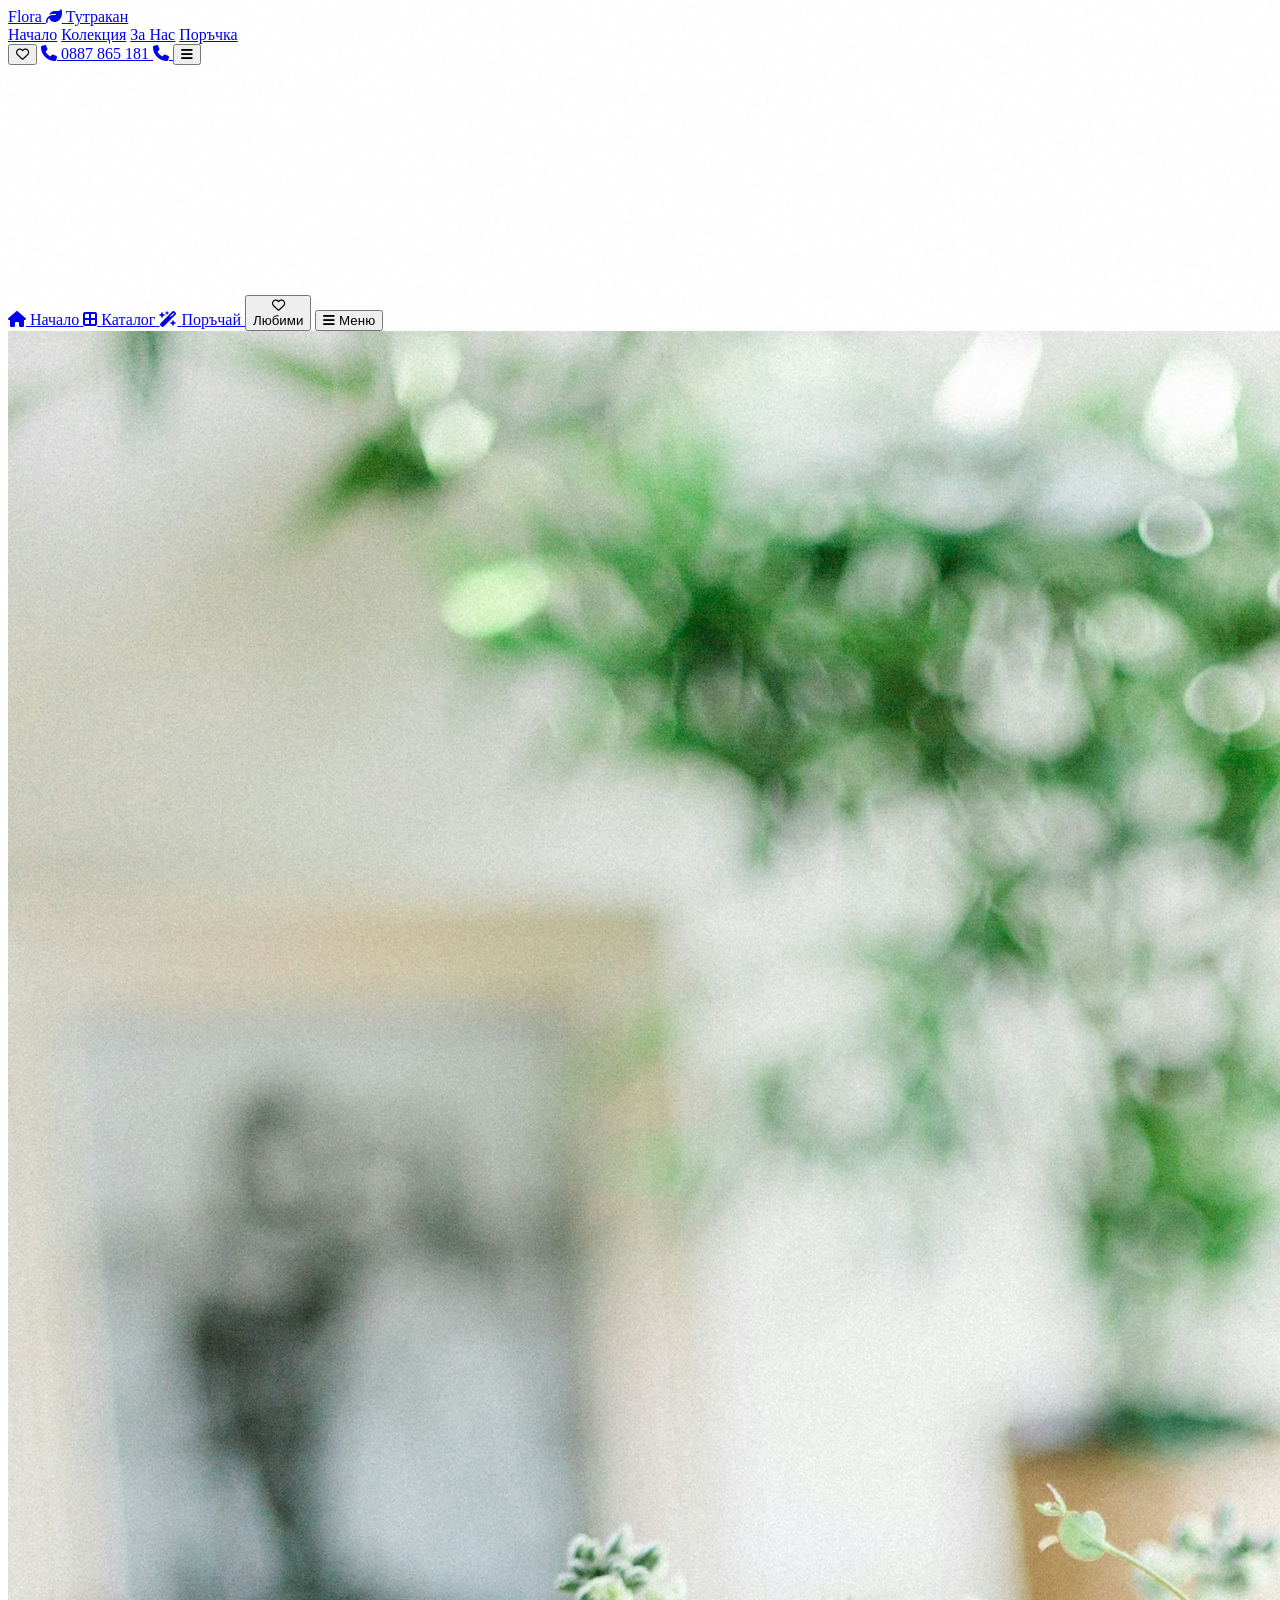
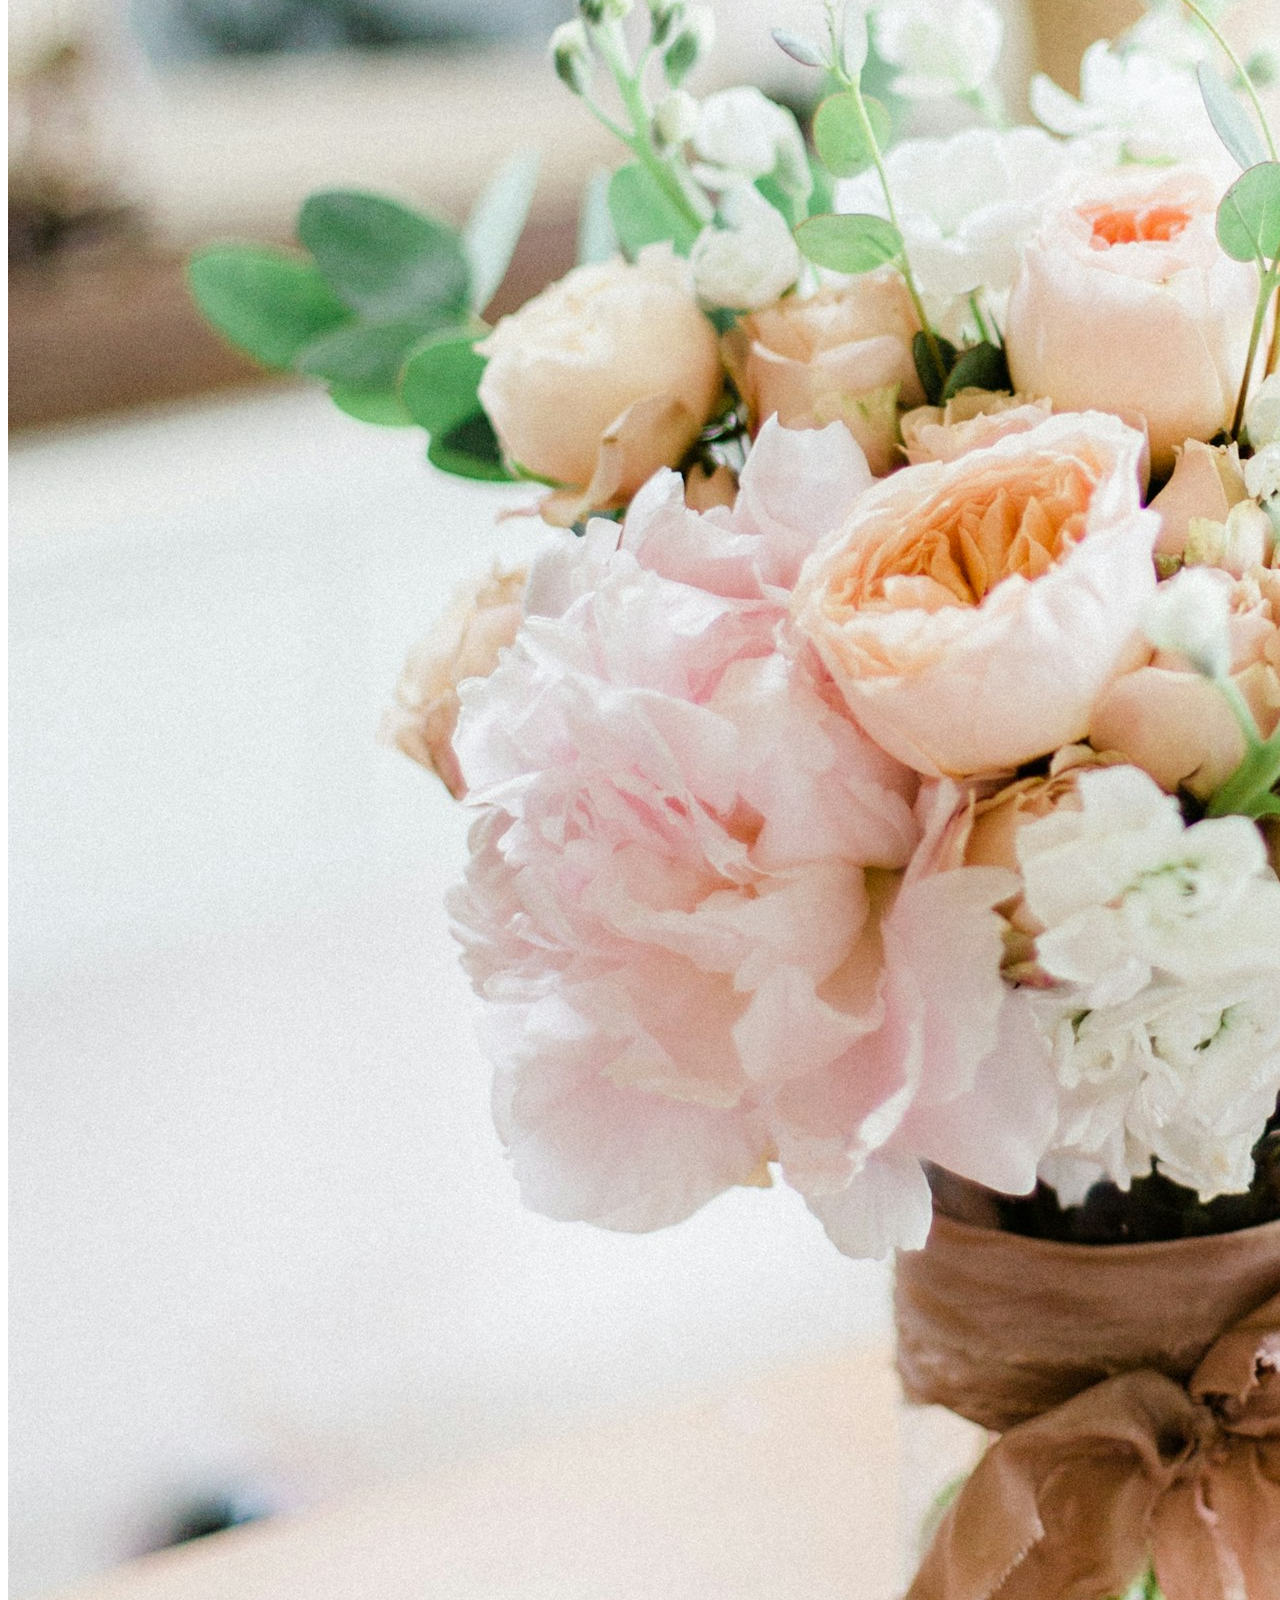
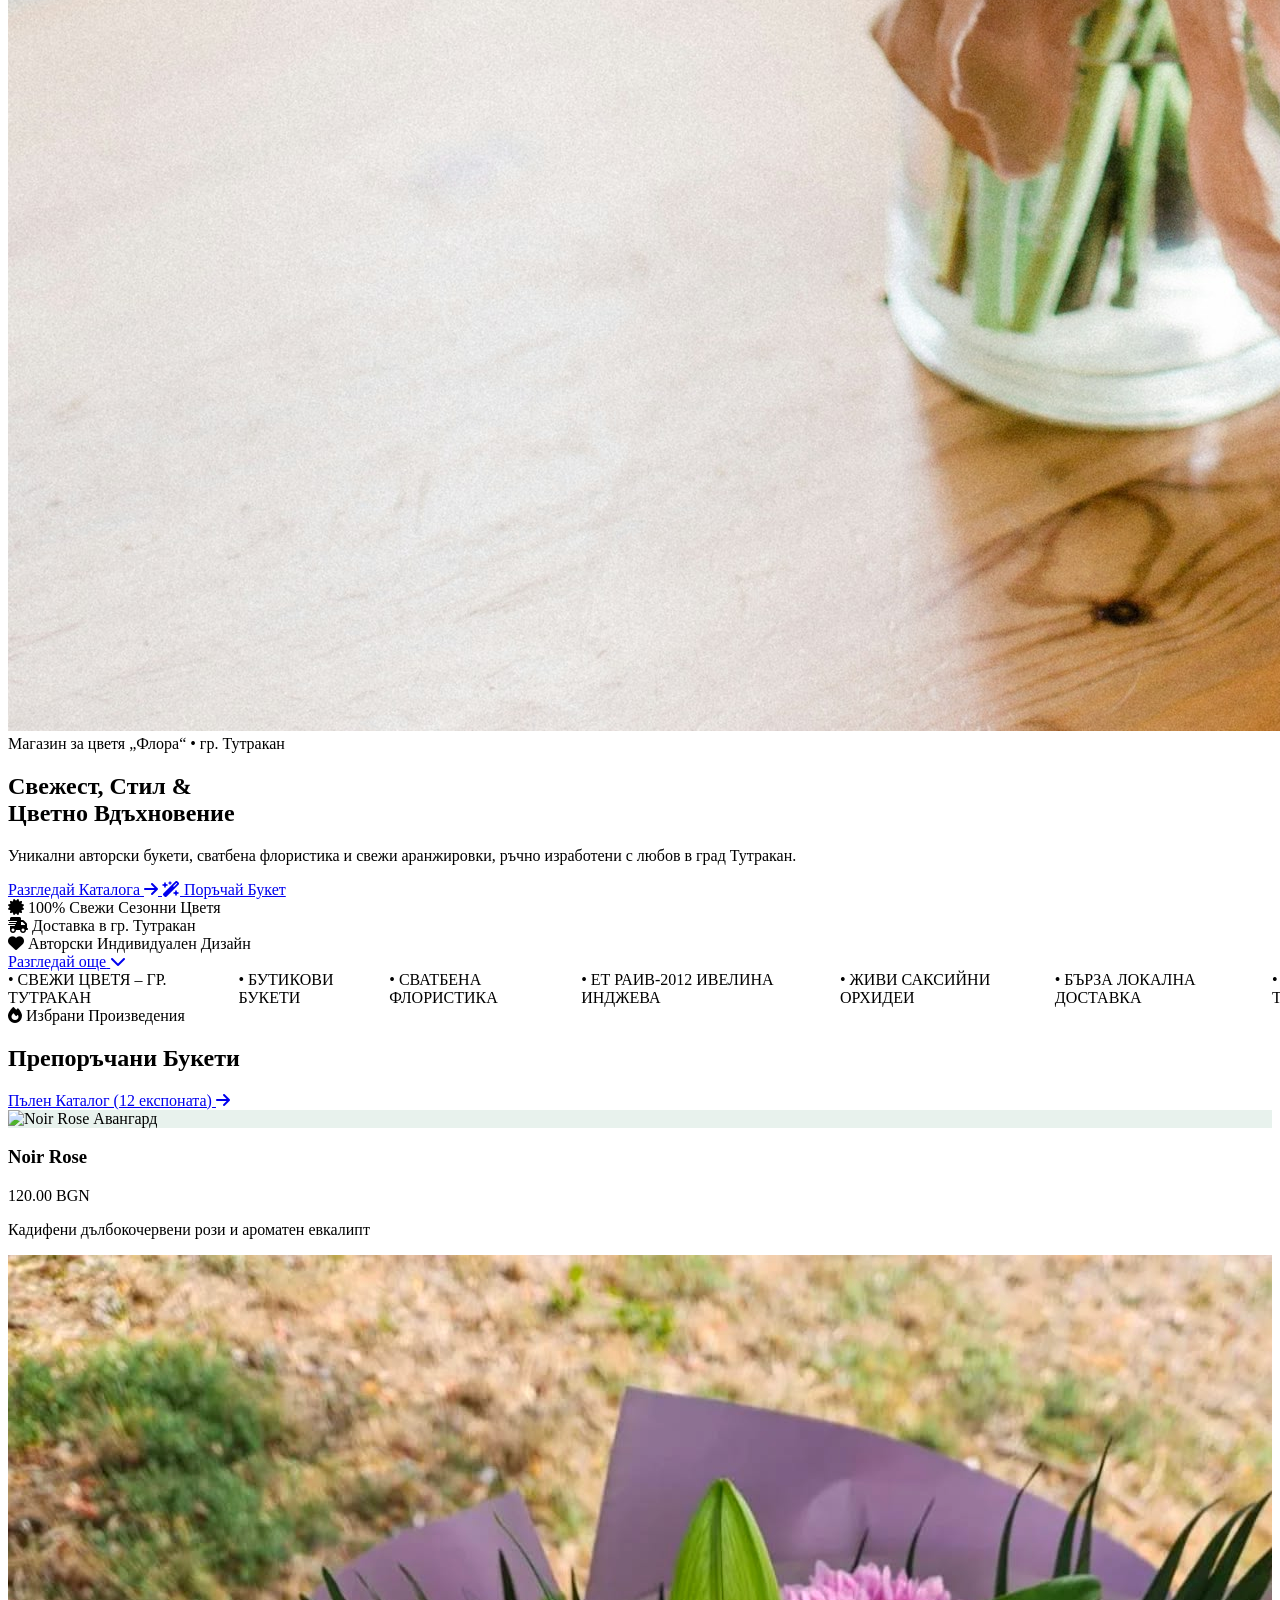
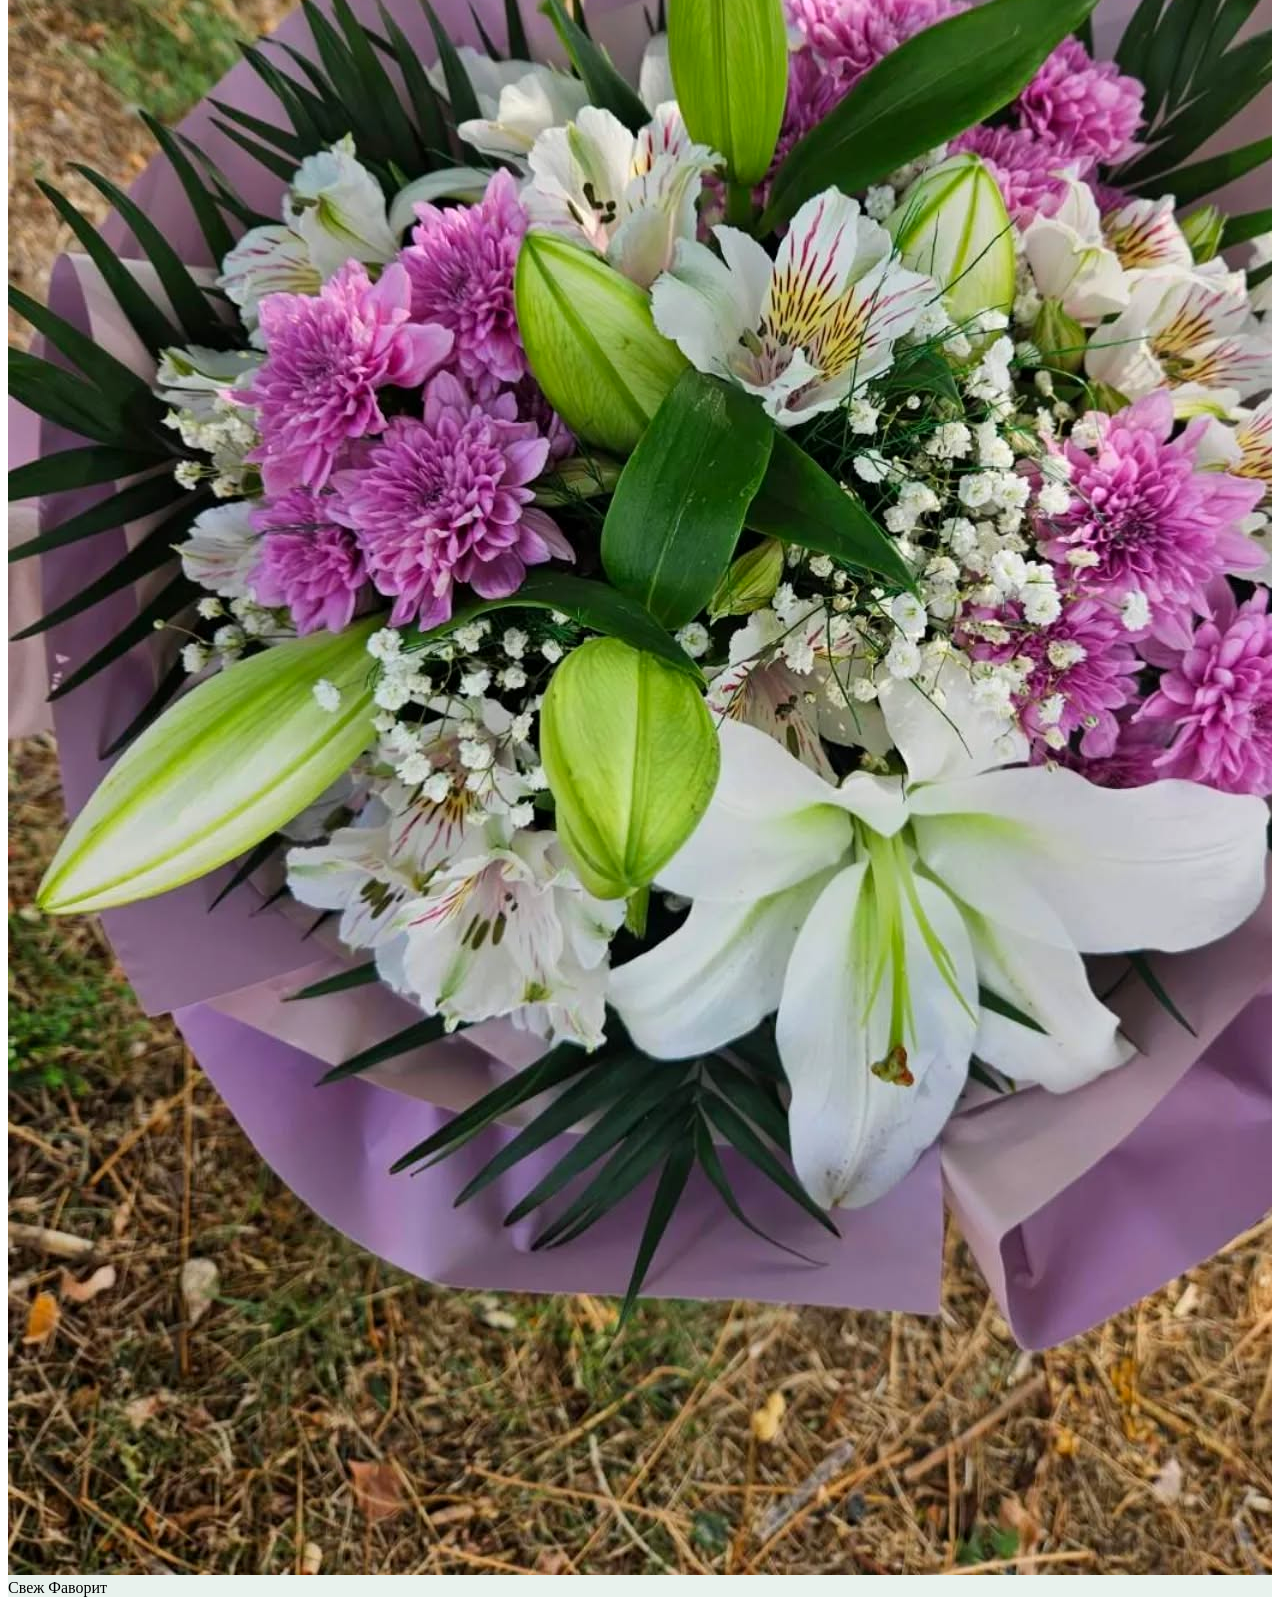
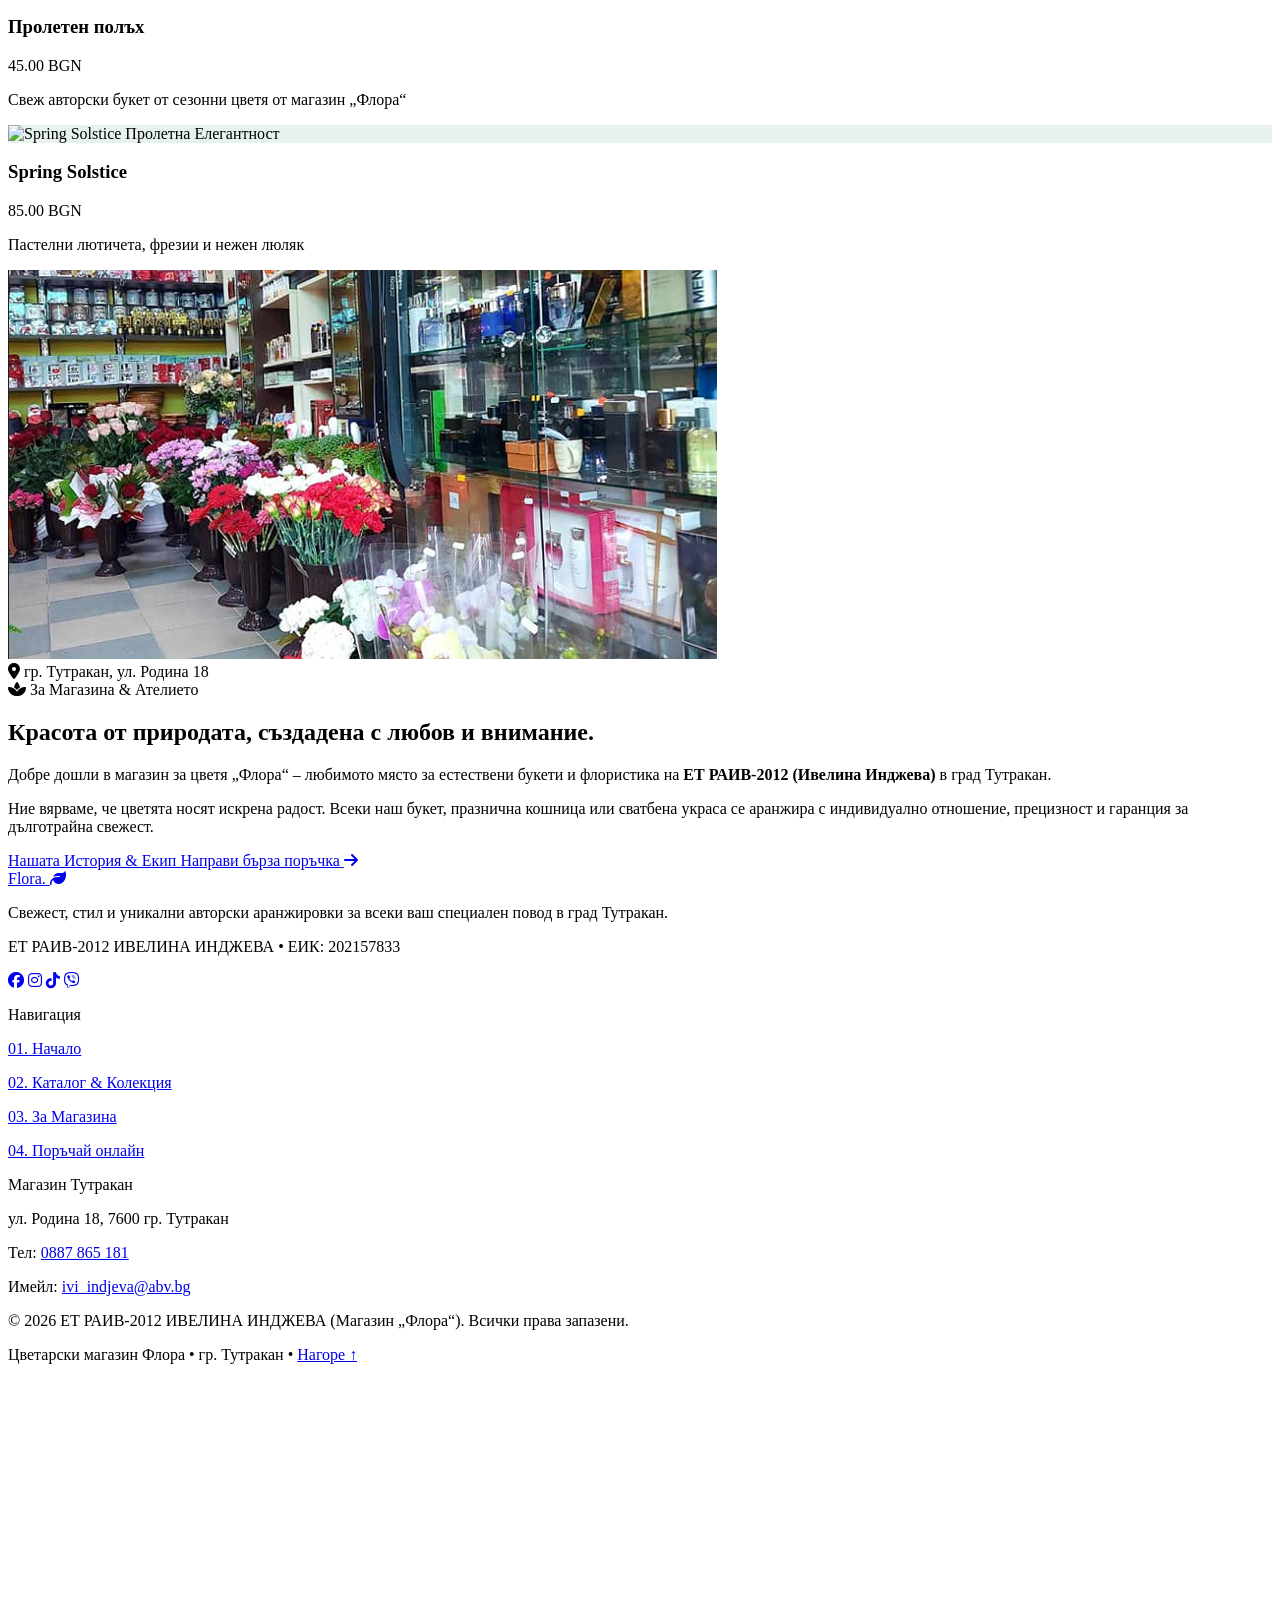
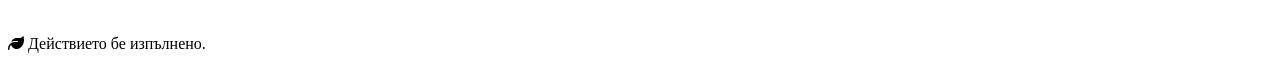
==== commit 1a8468fc: "поръчката е направена с интерактивна карта + мобилен интерфейс" ====
--- a/index.html
+++ b/index.html
@@ -2,9 +2,9 @@
 <html lang="bg" class="scroll-smooth">
 <head>
     <meta charset="UTF-8">
-    <meta name="viewport" content="width=device-width, initial-scale=1.0">
-    <title>ФЛОРА | Botanical Artistry & Vibrant Floral Atelier Tutrakan</title>
-    <meta name="description" content="Флора — бутикален магазин за цветя, сватбена флористика и авторски букети в гр. Тутракан. Свежи цветя, богата палитра и уникални аранжировки.">
+    <meta name="viewport" content="width=device-width, initial-scale=1.0, maximum-scale=5.0">
+    <title>ФЛОРА | Botanical Artistry & Floral Atelier Tutrakan</title>
+    <meta name="description" content="Флора — бутиков магазин за цветя, сватбена флористика и авторски букети в гр. Тутракан. Свежи цветя, богата палитра и уникални аранжировки.">
     <meta name="keywords" content="цветя Тутракан, букети, сватбена флористика, магазин Флора, рози, орхидеи, аранжировки, доставка на цветя">
     
     <!-- Google Fonts -->
@@ -22,12 +22,21 @@
             theme: {
                 extend: {
                     colors: {
-                        'flora-base': '#FAF9F6',
-                        'flora-dark': '#0D1F15',
-                        'flora-emerald': '#1B5E39',
-                        'flora-rose': '#E11D48',
-                        'flora-amber': '#D97706',
-                        'flora-sage': '#2E7D32',
+                        /* Palette 1: Electric Sunset & Evergreen */
+                        'flora-coral': '#FF4834',      /* Hero Accent: Primary CTAs, sale callouts */
+                        'flora-apricot': '#FFA451',    /* Secondary Pop: Hover states, promo banners, notification badges */
+                        'flora-juniper': '#0D3B2E',    /* Anchor / Structure: Navigation bar, main headers, high-end branding text */
+                        'flora-butter': '#FFFDF5',     /* Background Base: Warm Buttercream */
+                        'flora-midnight': '#111A16',   /* Body Text: Midnight Forest */
+
+                        /* Semantic Mappings */
+                        'flora-base': '#FFFDF5',
+                        'flora-dark': '#0D3B2E',
+                        'flora-text': '#111A16',
+                        'flora-emerald': '#0D3B2E',
+                        'flora-rose': '#FF4834',
+                        'flora-amber': '#FFA451',
+                        'flora-sage': '#134E3E',
                     },
                     fontFamily: {
                         serif: ['"Playfair Display"', 'Georgia', 'serif'],
@@ -42,123 +51,250 @@
         }
     </script>
     
-    <!-- Custom Vibrant Stylesheet -->
+    <!-- Custom Electric Sunset & Evergreen Stylesheet -->
+        <!-- Leaflet Interactive Map CSS -->
+    <link rel="stylesheet" href="https://cdnjs.cloudflare.com/ajax/libs/leaflet/1.9.4/leaflet.css" />
     <link rel="stylesheet" href="css/flora.css">
 </head>
-<body class="bg-flora-base text-stone-900 font-sans selection:bg-emerald-800 selection:text-white overflow-x-hidden antialiased">
+<body class="bg-flora-butter text-flora-midnight font-sans selection:bg-flora-coral selection:text-flora-butter overflow-x-hidden antialiased pb-20 md:pb-0">
 
     <!-- Subtle Luminous Texture Overlay -->
     <div class="grain-overlay" aria-hidden="true"></div>
 
     <!-- ==========================================================================
-         TOP HEADER NAVIGATION (Vibrant Glassmorphism)
+         TOP HEADER NAVIGATION
          ========================================================================== -->
-    <header class="fixed top-0 left-0 w-full px-4 sm:px-8 lg:px-12 py-4 sm:py-5 flex justify-between items-center z-50 transition-all duration-300 bg-white/75 backdrop-blur-md border-b border-emerald-900/10 shadow-sm text-stone-900">
-        <!-- Logo -->
-        <a href="#home" onclick="FloraApp.switchView('home')" class="logo font-serif italic text-2xl sm:text-3xl tracking-tight text-emerald-950 flex items-center gap-2 group">
+    <header class="fixed top-0 left-0 w-full px-4 sm:px-8 lg:px-12 py-3 sm:py-4 flex justify-between items-center z-40 transition-all duration-300 bg-flora-butter/95 backdrop-blur-md border-b border-flora-juniper/10 shadow-sm text-flora-midnight">
+        <!-- Logo (Anchor / Structure: Deep Juniper & Electric Coral Leaf) -->
+        <a href="#home" onclick="FloraApp.switchView('home')" class="logo font-serif italic text-xl sm:text-2xl md:text-3xl tracking-tight text-flora-juniper flex items-center gap-1.5 sm:gap-2 group">
             <span class="font-bold">Flora</span>
-            <span class="text-emerald-600 text-lg group-hover:rotate-12 transition-transform"><i class="fa-solid fa-leaf"></i></span>
-            <span class="text-[10px] font-sans tracking-mega uppercase not-italic text-emerald-800 font-semibold bg-emerald-100/80 px-2 py-0.5 rounded-full border border-emerald-300">Тутракан</span>
+            <span class="text-flora-coral group-hover:text-flora-apricot text-base sm:text-lg group-hover:rotate-12 transition-all"><i class="fa-solid fa-leaf"></i></span>
+            <span class="text-[9px] sm:text-[10px] font-sans tracking-wider sm:tracking-mega uppercase not-italic text-flora-juniper font-bold bg-flora-juniper/10 px-2 py-0.5 rounded-full border border-flora-juniper/25">Тутракан</span>
         </a>
 
-        <!-- Right Quick Actions & Menu Toggle -->
-        <div class="flex items-center gap-4 sm:gap-8">
-            <!-- Fast View Shortcuts (Desktop) -->
-            <nav class="hidden md:flex items-center gap-7 text-[12px] font-sans tracking-mega uppercase font-semibold text-stone-700">
-                <a href="#home" onclick="FloraApp.switchView('home')" class="hover-draw pb-0.5 hover:text-emerald-800 transition-colors">Начало</a>
-                <a href="#catalog" onclick="FloraApp.switchView('catalog')" class="hover-draw pb-0.5 hover:text-emerald-800 transition-colors">Колекция</a>
-                <a href="#about" onclick="FloraApp.switchView('about')" class="hover-draw pb-0.5 hover:text-emerald-800 transition-colors">За Нас</a>
-                <a href="#contact" onclick="FloraApp.switchView('contact')" class="hover-draw pb-0.5 text-rose-600 hover:text-rose-700 transition-colors">Поръчка</a>
-            </nav>
-
+        <!-- Desktop Navigation (Hidden on Mobile) -->
+        <nav class="hidden md:flex items-center gap-6 lg:gap-8 text-[12px] font-sans tracking-mega uppercase font-semibold text-flora-juniper">
+            <a href="#home" onclick="FloraApp.switchView('home')" class="hover-draw pb-0.5 hover:text-flora-coral transition-colors">Начало</a>
+            <a href="#catalog" onclick="FloraApp.switchView('catalog')" class="hover-draw pb-0.5 hover:text-flora-coral transition-colors">Колекция</a>
+            <a href="#about" onclick="FloraApp.switchView('about')" class="hover-draw pb-0.5 hover:text-flora-coral transition-colors">За Нас</a>
+            <a href="#contact" onclick="FloraApp.switchView('contact')" class="hover-draw pb-0.5 text-flora-coral hover:text-flora-apricot font-bold transition-colors">Поръчка</a>
+        </nav>
+
+        <!-- Right Action Triggers -->
+        <div class="flex items-center gap-2 sm:gap-4">
             <!-- Favorites Heart Trigger -->
             <button 
                 type="button" 
                 onclick="FloraApp.openFavoritesDrawer()" 
-                class="relative text-stone-700 hover:text-rose-600 transition-colors p-2 flex items-center justify-center rounded-full hover:bg-rose-50"
+                class="relative text-flora-juniper hover:text-flora-coral transition-colors w-9 h-9 sm:w-10 sm:h-10 flex items-center justify-center rounded-full hover:bg-flora-coral/10"
                 title="Преглед на запазени цветя"
                 aria-label="Запазени цветя"
             >
-                <i class="fa-regular fa-heart text-lg sm:text-xl"></i>
-                <span id="favorites-count" class="hidden absolute top-0 right-0 bg-rose-600 text-white text-[10px] w-4 h-4 rounded-full items-center justify-center font-sans font-bold shadow-sm">0</span>
+                <i class="fa-regular fa-heart text-base sm:text-lg"></i>
+                <span id="favorites-count" class="hidden absolute top-1 right-1 bg-flora-coral text-white text-[9px] w-4 h-4 rounded-full items-center justify-center font-sans font-bold shadow-sm">0</span>
             </button>
 
-            <!-- Quick Direct Call Button (Mobile & Desktop) -->
+            <!-- Desktop Call Button -->
             <a 
                 href="tel:+359887865181" 
-                class="hidden sm:inline-flex items-center gap-2 bg-emerald-700 hover:bg-emerald-800 text-white text-[11px] font-bold uppercase tracking-wider py-2.5 px-4 rounded-full shadow-sm transition-all hover:shadow-md"
+                class="hidden sm:inline-flex items-center gap-2 bg-flora-coral hover:bg-flora-apricot text-white text-[11px] font-bold uppercase tracking-wider py-2.5 px-4 lg:px-5 rounded-full shadow-md shadow-flora-coral/25 transition-all hover:scale-105"
             >
                 <i class="fa-solid fa-phone text-[10px]"></i>
                 <span>0887 865 181</span>
             </a>
 
-            <!-- Fullscreen Overlay Menu Toggle Button -->
+            <!-- Mobile Quick Phone Call Icon -->
+            <a 
+                href="tel:+359887865181" 
+                class="sm:hidden w-9 h-9 rounded-full bg-flora-juniper/10 text-flora-juniper hover:bg-flora-coral hover:text-white flex items-center justify-center transition-colors"
+                title="Обади се"
+                aria-label="Обади се"
+            >
+                <i class="fa-solid fa-phone text-xs text-flora-coral"></i>
+            </a>
+
+            <!-- Mobile Menu Toggle Button (Visible ONLY on Mobile) -->
             <button 
-                id="menuToggleBtn" 
+                id="mobileMenuBtn" 
                 type="button" 
-                class="menu-toggle flex items-center gap-2.5 text-stone-800 uppercase text-[11px] sm:text-xs tracking-mega font-sans font-bold py-2 px-3 rounded hover:bg-stone-100 transition-colors"
-                aria-label="Отвори меню"
+                onclick="FloraApp.openMobileMenu()" 
+                class="md:hidden w-9 h-9 rounded-full bg-flora-coral text-white flex items-center justify-center shadow-md shadow-flora-coral/25 hover:bg-flora-apricot transition-colors"
+                aria-label="Отвори меню за мобилни устройства"
             >
-                <span class="hidden sm:inline">МЕНЮ</span>
                 <i class="fa-solid fa-bars text-sm"></i>
             </button>
         </div>
     </header>
 
     <!-- ==========================================================================
-         FULLSCREEN OVERLAY MENU
+         MOBILE NAVIGATION DRAWER (Dedicated Slide-in Mobile Menu)
          ========================================================================== -->
-    <div id="overlayMenu" class="fixed inset-0 w-screen h-screen bg-stone-950/95 backdrop-blur-xl text-white z-50 flex flex-col justify-between p-8 sm:p-16 lg:p-20 opacity-0 pointer-events-none transition-opacity duration-300">
-        <!-- Top bar of menu -->
-        <div class="flex justify-between items-center border-b border-white/15 pb-6">
-            <span class="text-xs uppercase tracking-mega text-emerald-400 font-semibold flex items-center gap-2">
-                <i class="fa-solid fa-leaf"></i>
-                <span>Магазин за цветя „Флора“ &bull; гр. Тутракан</span>
-            </span>
-            <button type="button" onclick="FloraApp.closeMenu()" class="text-xs uppercase tracking-mega text-white hover:text-rose-400 transition-colors flex items-center gap-2">
-                <span>Затвори</span> &times;
-            </button>
-        </div>
-
-        <!-- Main Navigation Links -->
-        <nav class="flex flex-col gap-4 sm:gap-6 my-auto text-left max-w-4xl">
-            <a href="#home" onclick="FloraApp.switchView('home')" class="group flex items-baseline gap-4 text-3xl sm:text-6xl font-serif italic text-white/90 hover:text-emerald-300 hover:translate-x-3 transition-all duration-300">
-                <span class="font-sans text-xs tracking-widest text-emerald-400 not-italic font-bold">01.</span>
-                <span>Начало</span>
-            </a>
-            <a href="#catalog" onclick="FloraApp.switchView('catalog')" class="group flex items-baseline gap-4 text-3xl sm:text-6xl font-serif italic text-white/90 hover:text-emerald-300 hover:translate-x-3 transition-all duration-300">
-                <span class="font-sans text-xs tracking-widest text-emerald-400 not-italic font-bold">02.</span>
-                <span>Колекция & Каталог</span>
-            </a>
-            <a href="#about" onclick="FloraApp.switchView('about')" class="group flex items-baseline gap-4 text-3xl sm:text-6xl font-serif italic text-white/90 hover:text-emerald-300 hover:translate-x-3 transition-all duration-300">
-                <span class="font-sans text-xs tracking-widest text-emerald-400 not-italic font-bold">03.</span>
-                <span>За Магазина & Екипа</span>
-            </a>
-            <a href="#contact" onclick="FloraApp.switchView('contact')" class="group flex items-baseline gap-4 text-3xl sm:text-6xl font-serif italic text-white/90 hover:text-rose-400 hover:translate-x-3 transition-all duration-300">
-                <span class="font-sans text-xs tracking-widest text-rose-400 not-italic font-bold">04.</span>
-                <span>Поръчка & Контакти</span>
-            </a>
-        </nav>
-
-        <!-- Bottom Atelier Footer inside Menu -->
-        <div class="grid grid-cols-1 sm:grid-cols-3 gap-6 pt-6 border-t border-white/15 text-xs text-stone-300">
+    <div id="mobileMenu" class="mobile-menu-backdrop fixed inset-0 z-50 bg-black/60 backdrop-blur-sm md:hidden" onclick="FloraApp.closeMobileMenu()">
+        <div class="mobile-menu-panel absolute top-0 right-0 w-[86%] max-w-sm h-full bg-flora-butter text-flora-midnight shadow-2xl flex flex-col justify-between p-6 overflow-y-auto border-l border-flora-juniper/15" onclick="event.stopPropagation()">
+            <!-- Top Header inside Menu -->
             <div>
-                <p class="uppercase tracking-widest text-emerald-400 text-[10px] font-bold mb-1">Адрес</p>
-                <p class="text-white">ул. Родина 18, гр. Тутракан</p>
-                <p class="text-stone-400">ЕТ РАИВ-2012 Ивелина Инджева</p>
+                <div class="flex justify-between items-center pb-4 border-b border-flora-juniper/15 mb-6">
+                    <a href="#home" onclick="FloraApp.switchView('home'); FloraApp.closeMobileMenu();" class="font-serif italic text-2xl text-flora-juniper font-bold flex items-center gap-2">
+                        <span>Flora</span>
+                        <i class="fa-solid fa-leaf text-flora-coral text-base"></i>
+                        <span class="text-[9px] font-sans tracking-mega uppercase not-italic text-flora-juniper font-bold bg-flora-juniper/10 px-2 py-0.5 rounded-full border border-flora-juniper/20">Тутракан</span>
+                    </a>
+                    <button 
+                        type="button" 
+                        onclick="FloraApp.closeMobileMenu()" 
+                        class="w-9 h-9 rounded-full bg-white hover:bg-flora-coral hover:text-white text-flora-midnight flex items-center justify-center text-xl shadow-sm transition-colors"
+                        aria-label="Затвори меню"
+                    >
+                        &times;
+                    </button>
+                </div>
+
+                <!-- Touch-friendly Mobile Nav Items -->
+                <nav class="flex flex-col gap-2 font-sans">
+                    <a 
+                        href="#home" 
+                        onclick="FloraApp.switchView('home'); FloraApp.closeMobileMenu();" 
+                        class="flex items-center justify-between p-3.5 rounded-xl hover:bg-flora-juniper/5 text-flora-juniper font-bold text-sm transition-colors group"
+                    >
+                        <span class="flex items-center gap-3">
+                            <span class="w-8 h-8 rounded-lg bg-flora-juniper/10 text-flora-juniper flex items-center justify-center group-hover:bg-flora-juniper group-hover:text-white transition-colors">
+                                <i class="fa-solid fa-house text-xs"></i>
+                            </span>
+                            <span>Начало</span>
+                        </span>
+                        <i class="fa-solid fa-chevron-right text-xs text-flora-juniper/40 group-hover:translate-x-1 transition-transform"></i>
+                    </a>
+
+                    <a 
+                        href="#catalog" 
+                        onclick="FloraApp.switchView('catalog'); FloraApp.closeMobileMenu();" 
+                        class="flex items-center justify-between p-3.5 rounded-xl hover:bg-flora-juniper/5 text-flora-juniper font-bold text-sm transition-colors group"
+                    >
+                        <span class="flex items-center gap-3">
+                            <span class="w-8 h-8 rounded-lg bg-flora-juniper/10 text-flora-juniper flex items-center justify-center group-hover:bg-flora-juniper group-hover:text-white transition-colors">
+                                <i class="fa-solid fa-border-all text-xs"></i>
+                            </span>
+                            <span>Колекция & Каталог</span>
+                        </span>
+                        <span class="text-[10px] font-bold bg-flora-coral/10 text-flora-coral px-2 py-0.5 rounded-full border border-flora-coral/25">12</span>
+                    </a>
+
+                    <a 
+                        href="#about" 
+                        onclick="FloraApp.switchView('about'); FloraApp.closeMobileMenu();" 
+                        class="flex items-center justify-between p-3.5 rounded-xl hover:bg-flora-juniper/5 text-flora-juniper font-bold text-sm transition-colors group"
+                    >
+                        <span class="flex items-center gap-3">
+                            <span class="w-8 h-8 rounded-lg bg-flora-juniper/10 text-flora-juniper flex items-center justify-center group-hover:bg-flora-juniper group-hover:text-white transition-colors">
+                                <i class="fa-solid fa-spa text-xs"></i>
+                            </span>
+                            <span>За Магазина & Ателието</span>
+                        </span>
+                        <i class="fa-solid fa-chevron-right text-xs text-flora-juniper/40 group-hover:translate-x-1 transition-transform"></i>
+                    </a>
+
+                    <a 
+                        href="#contact" 
+                        onclick="FloraApp.switchView('contact'); FloraApp.closeMobileMenu();" 
+                        class="flex items-center justify-between p-3.5 rounded-xl bg-flora-coral text-white font-bold text-sm shadow-md shadow-flora-coral/25 transition-transform hover:scale-[1.02] group"
+                    >
+                        <span class="flex items-center gap-3">
+                            <span class="w-8 h-8 rounded-lg bg-white/20 text-white flex items-center justify-center">
+                                <i class="fa-solid fa-wand-magic-sparkles text-xs"></i>
+                            </span>
+                            <span>Поръчай Букет Онлайн</span>
+                        </span>
+                        <i class="fa-solid fa-arrow-right text-xs group-hover:translate-x-1 transition-transform"></i>
+                    </a>
+
+                    <button 
+                        type="button" 
+                        onclick="FloraApp.openFavoritesDrawer(); FloraApp.closeMobileMenu();" 
+                        class="flex items-center justify-between p-3.5 rounded-xl hover:bg-flora-juniper/5 text-flora-juniper font-bold text-sm transition-colors group text-left"
+                    >
+                        <span class="flex items-center gap-3">
+                            <span class="w-8 h-8 rounded-lg bg-flora-coral/10 text-flora-coral flex items-center justify-center">
+                                <i class="fa-solid fa-heart text-xs"></i>
+                            </span>
+                            <span>Запазени Любими</span>
+                        </span>
+                        <span id="mobile-menu-fav-count" class="text-xs font-bold text-flora-coral">0</span>
+                    </button>
+                </nav>
+
+                <!-- Direct Call Button -->
+                <div class="mt-6 pt-6 border-t border-flora-juniper/15">
+                    <a 
+                        href="tel:+359887865181" 
+                        class="flex items-center justify-center gap-2.5 w-full bg-flora-juniper text-flora-butter hover:bg-flora-coral py-3.5 px-4 rounded-xl font-bold text-xs uppercase tracking-wider shadow-sm transition-colors"
+                    >
+                        <i class="fa-solid fa-phone text-flora-apricot text-xs"></i>
+                        <span>0887 865 181 (Директно обаждане)</span>
+                    </a>
+                </div>
             </div>
-            <div>
-                <p class="uppercase tracking-widest text-emerald-400 text-[10px] font-bold mb-1">Директна връзка</p>
-                <p><a href="tel:+359887865181" class="text-white hover:text-emerald-300 font-mono text-sm font-semibold">0887 865 181</a></p>
-                <p><a href="mailto:ivi_indjeva@abv.bg" class="hover:text-emerald-300">ivi_indjeva@abv.bg</a></p>
-            </div>
-            <div>
-                <p class="uppercase tracking-widest text-emerald-400 text-[10px] font-bold mb-1">Работно време</p>
-                <p>Пон &ndash; Съб: 08:30 &ndash; 19:30 ч.</p>
-                <p>Неделя: 09:00 &ndash; 14:00 ч.</p>
+
+            <!-- Atelier Footer info -->
+            <div class="pt-6 border-t border-flora-juniper/15 text-xs text-flora-midnight/70 space-y-3">
+                <div>
+                    <p class="font-bold text-flora-juniper text-[11px] uppercase tracking-wider mb-0.5">Адрес на магазина</p>
+                    <p class="text-flora-midnight">гр. Тутракан, ул. Родина 18</p>
+                </div>
+                <div>
+                    <p class="font-bold text-flora-juniper text-[11px] uppercase tracking-wider mb-0.5">Работно време</p>
+                    <p>Пон &ndash; Съб: 08:30 &ndash; 19:30 ч. | Нед: 09:00 &ndash; 14:00 ч.</p>
+                </div>
+                <div class="flex items-center gap-4 text-flora-juniper text-lg pt-1">
+                    <a href="https://www.facebook.com/magazin.flora" target="_blank" rel="noopener noreferrer" class="hover:text-flora-coral transition-colors" title="Facebook"><i class="fa-brands fa-facebook"></i></a>
+                    <a href="https://www.instagram.com/flora.tutrakan/" target="_blank" rel="noopener noreferrer" class="hover:text-flora-coral transition-colors" title="Instagram"><i class="fa-brands fa-instagram"></i></a>
+                    <a href="https://www.tiktok.com/@flora.tutrakan" target="_blank" rel="noopener noreferrer" class="hover:text-flora-coral transition-colors" title="TikTok"><i class="fa-brands fa-tiktok"></i></a>
+                    <a href="tel:+359887865181" class="hover:text-flora-coral transition-colors" title="Viber"><i class="fa-brands fa-viber"></i></a>
+                </div>
             </div>
         </div>
     </div>
+
+    <!-- ==========================================================================
+         MOBILE STICKY BOTTOM NAVIGATION BAR (Thumb-friendly app experience)
+         ========================================================================== -->
+    <nav class="md:hidden fixed bottom-0 left-0 w-full z-40 bg-flora-butter/95 backdrop-blur-lg border-t border-flora-juniper/15 shadow-[0_-4px_20px_rgba(13,59,46,0.08)] py-1.5 px-2">
+        <div class="grid grid-cols-5 items-center justify-around text-center">
+            <!-- Home -->
+            <a href="#home" onclick="FloraApp.switchView('home')" class="flex flex-col items-center gap-0.5 text-flora-juniper hover:text-flora-coral py-1 transition-colors">
+                <i class="fa-solid fa-house text-base"></i>
+                <span class="text-[9px] font-sans font-semibold tracking-wider">Начало</span>
+            </a>
+
+            <!-- Catalog -->
+            <a href="#catalog" onclick="FloraApp.switchView('catalog')" class="flex flex-col items-center gap-0.5 text-flora-juniper hover:text-flora-coral py-1 transition-colors">
+                <i class="fa-solid fa-border-all text-base"></i>
+                <span class="text-[9px] font-sans font-semibold tracking-wider">Каталог</span>
+            </a>
+
+            <!-- Center Floating CTA: Order -->
+            <a href="#contact" onclick="FloraApp.switchView('contact')" class="flex flex-col items-center -mt-5 group">
+                <span class="w-11 h-11 rounded-full bg-flora-coral text-white flex items-center justify-center shadow-lg shadow-flora-coral/40 group-hover:scale-105 group-hover:bg-flora-apricot transition-all">
+                    <i class="fa-solid fa-wand-magic-sparkles text-sm"></i>
+                </span>
+                <span class="text-[9px] font-sans font-bold text-flora-coral mt-0.5 tracking-wider">Поръчай</span>
+            </a>
+
+            <!-- Favorites with badge -->
+            <button type="button" onclick="FloraApp.openFavoritesDrawer()" class="relative flex flex-col items-center gap-0.5 text-flora-juniper hover:text-flora-coral py-1 transition-colors">
+                <div class="relative">
+                    <i class="fa-regular fa-heart text-base"></i>
+                    <span id="bottom-fav-count" class="hidden absolute -top-1.5 -right-2 bg-flora-coral text-white text-[8px] w-3.5 h-3.5 rounded-full items-center justify-center font-bold">0</span>
+                </div>
+                <span class="text-[9px] font-sans font-semibold tracking-wider">Любими</span>
+            </button>
+
+            <!-- Menu Trigger -->
+            <button type="button" onclick="FloraApp.openMobileMenu()" class="flex flex-col items-center gap-0.5 text-flora-juniper hover:text-flora-coral py-1 transition-colors">
+                <i class="fa-solid fa-bars text-base"></i>
+                <span class="text-[9px] font-sans font-semibold tracking-wider">Меню</span>
+            </button>
+        </div>
+    </nav>
 
     <!-- ==========================================================================
          MAIN VIEWS CONTAINER
@@ -166,13 +302,13 @@
     <main>
 
         <!-- ======================================================================
-             VIEW 1: HOME (Vibrant Floral Hero Banner)
+             VIEW 1: HOME
              ====================================================================== -->
         <div id="view-home" class="view active">
             
-            <!-- VIBRANT TITLE BANNER HERO SECTION -->
-            <section class="relative min-h-[92vh] flex items-center justify-center pt-20 pb-12 overflow-hidden bg-stone-900">
-                <!-- High-Resolution Vibrant Floral Banner Background Image -->
+            <!-- VIBRANT HERO SECTION (Deep Juniper & Floral Contrast) -->
+            <section class="relative min-h-[85vh] sm:min-h-[92vh] flex items-center justify-center pt-20 sm:pt-24 pb-12 sm:pb-16 overflow-hidden bg-flora-juniper">
+                <!-- High-Resolution Floral Background Image -->
                 <div class="absolute inset-0 z-0">
                     <img 
                         src="img/banner-flowers.jpg" 
@@ -180,39 +316,39 @@
                         class="w-full h-full object-cover object-center filter saturate-125 contrast-105 scale-105"
                         onerror="this.onerror=null; this.src='img/hero-vibrant.jpg';"
                     />
-                    <!-- Multi-layered vibrant floral gradient scrim for punchy typography readability -->
-                    <div class="absolute inset-0 bg-gradient-to-t from-emerald-950/90 via-black/45 to-black/35 backdrop-blur-[0.5px]"></div>
+                    <!-- Scrim overlay using Deep Juniper gradient -->
+                    <div class="absolute inset-0 bg-gradient-to-t from-flora-juniper via-flora-juniper/75 to-black/50 backdrop-blur-[0.5px]"></div>
                 </div>
 
                 <!-- Floating Banner Content -->
                 <div class="relative z-10 max-w-5xl mx-auto px-4 sm:px-6 lg:px-8 text-center text-white flex flex-col items-center">
                     
-                    <!-- Luminous Badge -->
-                    <div class="inline-flex items-center gap-2.5 bg-white/90 backdrop-blur-md text-emerald-950 px-4 py-1.5 rounded-full shadow-lg border border-emerald-300 mb-6">
-                        <span class="w-2.5 h-2.5 rounded-full bg-emerald-500 animate-pulse"></span>
-                        <span class="text-[11px] sm:text-xs font-sans uppercase tracking-mega font-bold text-emerald-900">
+                    <!-- Notification Badge: Secondary Pop -->
+                    <div class="inline-flex items-center gap-2 bg-flora-butter/95 backdrop-blur-md text-flora-juniper px-3 sm:px-4 py-1.5 rounded-full shadow-lg border border-flora-apricot/60 mb-5 sm:mb-6 max-w-full">
+                        <span class="w-2 h-2 rounded-full bg-flora-apricot animate-pulse shrink-0"></span>
+                        <span class="text-[10px] sm:text-xs font-sans uppercase tracking-wider sm:tracking-mega font-bold text-flora-juniper truncate">
                             Магазин за цветя „Флора“ &bull; гр. Тутракан
                         </span>
                     </div>
 
-                    <!-- Vibrant Big Title -->
-                    <h1 class="text-4xl sm:text-6xl md:text-7xl lg:text-8xl font-serif font-bold text-white tracking-tight drop-shadow-md mb-4 leading-tight">
+                    <!-- Main Editorial Title -->
+                    <h1 class="text-3xl xs:text-4xl sm:text-6xl md:text-7xl lg:text-8xl font-serif font-bold text-flora-butter tracking-tight drop-shadow-md mb-4 leading-tight break-words">
                         Свежест, Стил & <br>
-                        <span class="italic font-serif font-normal bg-gradient-to-r from-emerald-300 via-rose-200 to-amber-200 bg-clip-text text-transparent">
+                        <span class="italic font-serif font-normal bg-gradient-to-r from-flora-apricot via-flora-coral to-flora-butter bg-clip-text text-transparent">
                             Цветно Вдъхновение
                         </span>
                     </h1>
 
-                    <p class="max-w-2xl text-base sm:text-xl text-stone-100 font-sans font-light leading-relaxed mb-8 drop-shadow">
+                    <p class="max-w-2xl text-sm sm:text-lg md:text-xl text-flora-butter/90 font-sans font-light leading-relaxed mb-6 sm:mb-8 drop-shadow px-2">
                         Уникални авторски букети, сватбена флористика и свежи аранжировки, ръчно изработени с любов в град Тутракан.
                     </p>
 
-                    <!-- Vibrant Call-to-Action Buttons -->
-                    <div class="flex flex-col sm:flex-row items-center gap-4 w-full sm:w-auto">
+                    <!-- Primary CTAs -->
+                    <div class="flex flex-col sm:flex-row items-center gap-3.5 sm:gap-4 w-full sm:w-auto px-2">
                         <a 
                             href="#catalog" 
                             onclick="FloraApp.switchView('catalog')" 
-                            class="w-full sm:w-auto bg-gradient-to-r from-emerald-600 to-teal-600 hover:from-emerald-500 hover:to-teal-500 text-white text-xs sm:text-sm uppercase tracking-mega font-bold py-4 px-8 rounded-full shadow-xl shadow-emerald-950/40 transition-all hover:scale-105 flex items-center justify-center gap-2 border border-emerald-400"
+                            class="w-full sm:w-auto bg-flora-coral hover:bg-flora-apricot text-white text-xs sm:text-sm uppercase tracking-mega font-bold py-3.5 sm:py-4 px-6 sm:px-8 rounded-full shadow-xl shadow-flora-coral/40 transition-all hover:scale-105 flex items-center justify-center gap-2 border border-flora-coral hover:border-flora-apricot"
                         >
                             <span>Разгледай Каталога</span>
                             <i class="fa-solid fa-arrow-right text-xs"></i>
@@ -221,41 +357,41 @@
                         <a 
                             href="#contact" 
                             onclick="FloraApp.switchView('contact')" 
-                            class="w-full sm:w-auto bg-white/95 hover:bg-white text-emerald-950 text-xs sm:text-sm uppercase tracking-mega font-bold py-4 px-8 rounded-full shadow-lg transition-all hover:scale-105 flex items-center justify-center gap-2 border border-white"
+                            class="w-full sm:w-auto bg-flora-butter hover:bg-flora-apricot text-flora-juniper hover:text-flora-juniper text-xs sm:text-sm uppercase tracking-mega font-bold py-3.5 sm:py-4 px-6 sm:px-8 rounded-full shadow-lg transition-all hover:scale-105 flex items-center justify-center gap-2 border border-flora-butter"
                         >
-                            <i class="fa-solid fa-wand-magic-sparkles text-rose-500"></i>
+                            <i class="fa-solid fa-wand-magic-sparkles text-flora-coral"></i>
                             <span>Поръчай Букет</span>
                         </a>
                     </div>
 
-                    <!-- Vibrant Guarantee Features Pills -->
-                    <div class="mt-12 grid grid-cols-1 sm:grid-cols-3 gap-3 w-full max-w-3xl text-xs font-sans">
-                        <div class="bg-black/40 backdrop-blur-md border border-white/20 rounded-lg p-3 text-white flex items-center justify-center gap-2.5">
-                            <i class="fa-solid fa-certificate text-emerald-400 text-base"></i>
-                            <span class="font-medium">100% Свежи Сезонни Цветя</span>
-                        </div>
-                        <div class="bg-black/40 backdrop-blur-md border border-white/20 rounded-lg p-3 text-white flex items-center justify-center gap-2.5">
-                            <i class="fa-solid fa-truck-fast text-amber-400 text-base"></i>
-                            <span class="font-medium">Доставка в гр. Тутракан</span>
-                        </div>
-                        <div class="bg-black/40 backdrop-blur-md border border-white/20 rounded-lg p-3 text-white flex items-center justify-center gap-2.5">
-                            <i class="fa-solid fa-heart text-rose-400 text-base"></i>
-                            <span class="font-medium">Авторски Индивидуален Дизайн</span>
-                        </div>
-                    </div>
-
-                </div>
-
-                <!-- Scroll Down Hint -->
-                <a href="#home-curated" class="absolute bottom-3 left-1/2 -translate-x-1/2 text-white/80 hover:text-white text-[10px] uppercase tracking-mega flex flex-col items-center gap-1 transition-colors">
+                    <!-- Guarantee Features Pills -->
+                    <div class="mt-8 sm:mt-12 grid grid-cols-1 sm:grid-cols-3 gap-2.5 sm:gap-3 w-full max-w-3xl text-xs font-sans">
+                        <div class="bg-flora-juniper/80 backdrop-blur-md border border-flora-butter/20 rounded-lg p-3 text-flora-butter flex items-center justify-center gap-2.5">
+                            <i class="fa-solid fa-certificate text-flora-apricot text-sm sm:text-base shrink-0"></i>
+                            <span class="font-medium text-[11px] sm:text-xs">100% Свежи Сезонни Цветя</span>
+                        </div>
+                        <div class="bg-flora-juniper/80 backdrop-blur-md border border-flora-butter/20 rounded-lg p-3 text-flora-butter flex items-center justify-center gap-2.5">
+                            <i class="fa-solid fa-truck-fast text-flora-apricot text-sm sm:text-base shrink-0"></i>
+                            <span class="font-medium text-[11px] sm:text-xs">Доставка в гр. Тутракан</span>
+                        </div>
+                        <div class="bg-flora-juniper/80 backdrop-blur-md border border-flora-butter/20 rounded-lg p-3 text-flora-butter flex items-center justify-center gap-2.5">
+                            <i class="fa-solid fa-heart text-flora-coral text-sm sm:text-base shrink-0"></i>
+                            <span class="font-medium text-[11px] sm:text-xs">Авторски Индивидуален Дизайн</span>
+                        </div>
+                    </div>
+
+                </div>
+
+                <!-- Scroll Down Hint (Desktop only) -->
+                <a href="#home-curated" class="hidden sm:flex absolute bottom-3 left-1/2 -translate-x-1/2 text-flora-butter/80 hover:text-flora-butter text-[10px] uppercase tracking-mega flex-col items-center gap-1 transition-colors">
                     <span class="font-semibold">Разгледай още</span>
                     <i class="fa-solid fa-chevron-down text-xs animate-bounce"></i>
                 </a>
             </section>
 
-            <!-- Marquee Ambient Ticker (Vibrant Gradient) -->
-            <div class="bg-gradient-to-r from-emerald-800 via-teal-800 to-emerald-900 py-3.5 text-white overflow-hidden shadow-inner select-none border-y border-emerald-700">
-                <div class="animate-marquee whitespace-nowrap text-xs uppercase tracking-mega flex items-center gap-8 font-sans font-semibold">
+            <!-- Secondary Pop: Bright Apricot Promo Banner Marquee -->
+            <div class="bg-flora-apricot py-3 text-flora-juniper overflow-hidden shadow-inner select-none border-y border-flora-apricot">
+                <div class="animate-marquee whitespace-nowrap text-xs uppercase tracking-wider sm:tracking-mega flex items-center gap-6 sm:gap-8 font-sans font-bold">
                     <span>&bull; СВЕЖИ ЦВЕТЯ &ndash; ГР. ТУТРАКАН</span>
                     <span>&bull; БУТИКОВИ БУКЕТИ</span>
                     <span>&bull; СВАТБЕНА ФЛОРИСТИКА</span>
@@ -272,105 +408,105 @@
             </div>
 
             <!-- Curated Editorial Selection Section -->
-            <section id="home-curated" class="px-4 sm:px-8 lg:px-12 py-20 lg:py-28 max-w-7xl mx-auto">
-                <div class="flex flex-col sm:flex-row justify-between items-start sm:items-end mb-12 border-b border-stone-200 pb-6">
+            <section id="home-curated" class="px-4 sm:px-8 lg:px-12 py-14 sm:py-20 lg:py-28 max-w-7xl mx-auto">
+                <div class="flex flex-col sm:flex-row justify-between items-start sm:items-end mb-8 sm:mb-12 border-b border-flora-juniper/15 pb-5 sm:pb-6">
                     <div>
-                        <div class="inline-flex items-center gap-2 text-rose-600 font-bold text-xs uppercase tracking-mega mb-2">
-                            <i class="fa-solid fa-fire text-sm"></i>
+                        <div class="inline-flex items-center gap-2 text-flora-coral font-bold text-xs uppercase tracking-mega mb-1.5 sm:mb-2">
+                            <i class="fa-solid fa-fire text-sm text-flora-coral"></i>
                             <span>Избрани Произведения</span>
                         </div>
-                        <h2 class="font-serif italic text-3xl sm:text-5xl text-stone-900">Препоръчани Букети</h2>
-                    </div>
-                    <a href="#catalog" onclick="FloraApp.switchView('catalog')" class="mt-4 sm:mt-0 text-xs uppercase tracking-mega font-sans font-bold text-emerald-800 hover:text-emerald-950 hover-draw pb-1 flex items-center gap-2">
+                        <h2 class="font-serif italic text-2xl sm:text-4xl lg:text-5xl text-flora-juniper">Препоръчани Букети</h2>
+                    </div>
+                    <a href="#catalog" onclick="FloraApp.switchView('catalog')" class="mt-3 sm:mt-0 text-xs uppercase tracking-mega font-sans font-bold text-flora-juniper hover:text-flora-coral hover-draw pb-1 flex items-center gap-2 transition-colors">
                         <span>Пълен Каталог (12 експоната)</span>
                         <i class="fa-solid fa-arrow-right"></i>
                     </a>
                 </div>
 
                 <!-- 3 Premier Works -->
-                <div class="grid grid-cols-1 md:grid-cols-3 gap-8 lg:gap-10">
+                <div class="grid grid-cols-1 sm:grid-cols-2 md:grid-cols-3 gap-6 sm:gap-8 lg:gap-10">
                     
                     <!-- Featured Item 1 -->
-                    <article class="edgy-card group flex flex-col gap-3.5 bg-white p-3.5 rounded-lg shadow-sm border border-stone-200 hover:shadow-xl transition-all" onclick="FloraApp.openProductModalById(1)">
-                        <div class="relative edgy-img-wrapper aspect-[3/4] cursor-pointer rounded overflow-hidden">
+                    <article class="edgy-card group flex flex-col gap-3 bg-white p-3 sm:p-3.5 rounded-xl shadow-sm border border-flora-juniper/10 hover:border-flora-apricot hover:shadow-xl transition-all cursor-pointer" onclick="FloraApp.openProductModalById(1)">
+                        <div class="relative edgy-img-wrapper aspect-[3/4] rounded-lg overflow-hidden">
                             <img src="https://images.unsplash.com/photo-1561181286-d3fee7d55364?q=80&w=1000&auto=format&fit=crop" alt="Noir Rose" class="w-full h-full object-cover filter saturate-115">
-                            <span class="absolute top-4 left-4 bg-purple-700 text-white text-[10px] uppercase tracking-mega px-3 py-1 font-sans font-bold rounded-sm shadow-sm">
+                            <span class="absolute top-3 left-3 bg-flora-juniper text-white text-[10px] uppercase tracking-mega px-2.5 py-1 font-sans font-bold rounded shadow-sm">
                                 Авангард
                             </span>
                         </div>
                         <div class="meta pt-2 flex flex-col gap-1.5">
-                            <div class="flex justify-between items-baseline">
-                                <h3 class="font-serif italic text-2xl text-stone-900 group-hover:text-emerald-800 transition-colors">Noir Rose</h3>
-                                <span class="font-sans text-sm tracking-wide font-bold text-emerald-800 bg-emerald-50 px-2 py-0.5 rounded border border-emerald-200">120.00 BGN</span>
+                            <div class="flex justify-between items-baseline gap-2">
+                                <h3 class="font-serif italic text-xl sm:text-2xl text-flora-juniper group-hover:text-flora-coral transition-colors truncate">Noir Rose</h3>
+                                <span class="font-sans text-xs sm:text-sm tracking-wide font-bold text-flora-coral bg-flora-coral/10 px-2 py-0.5 rounded border border-flora-coral/25 shrink-0">120.00 BGN</span>
                             </div>
-                            <p class="text-xs text-stone-600 font-sans">Кадифени дълбокочервени рози и ароматен евкалипт</p>
+                            <p class="text-xs text-flora-midnight/75 font-sans line-clamp-2">Кадифени дълбокочервени рози и ароматен евкалипт</p>
                         </div>
                     </article>
 
-                    <!-- Featured Item 2 (Local Original Shop Photo) -->
-                    <article class="edgy-card group flex flex-col gap-3.5 bg-white p-3.5 rounded-lg shadow-sm border border-stone-200 hover:shadow-xl transition-all md:-translate-y-4" onclick="FloraApp.openProductModalById(2)">
-                        <div class="relative edgy-img-wrapper aspect-[3/4] cursor-pointer rounded overflow-hidden">
+                    <!-- Featured Item 2 -->
+                    <article class="edgy-card group flex flex-col gap-3 bg-white p-3 sm:p-3.5 rounded-xl shadow-sm border border-flora-juniper/10 hover:border-flora-coral hover:shadow-xl transition-all md:-translate-y-4 cursor-pointer" onclick="FloraApp.openProductModalById(2)">
+                        <div class="relative edgy-img-wrapper aspect-[3/4] rounded-lg overflow-hidden">
                             <img src="img/buket1.jpg" alt="Пролетен полъх" class="w-full h-full object-cover filter saturate-115">
-                            <span class="absolute top-4 left-4 bg-rose-600 text-white text-[10px] uppercase tracking-mega px-3 py-1 font-sans font-bold rounded-sm shadow-sm">
+                            <span class="absolute top-3 left-3 bg-flora-coral text-white text-[10px] uppercase tracking-mega px-2.5 py-1 font-sans font-bold rounded shadow-sm">
                                 Свеж Фаворит
                             </span>
                         </div>
                         <div class="meta pt-2 flex flex-col gap-1.5">
-                            <div class="flex justify-between items-baseline">
-                                <h3 class="font-serif italic text-2xl text-stone-900 group-hover:text-emerald-800 transition-colors">Пролетен полъх</h3>
-                                <span class="font-sans text-sm tracking-wide font-bold text-emerald-800 bg-emerald-50 px-2 py-0.5 rounded border border-emerald-200">45.00 BGN</span>
+                            <div class="flex justify-between items-baseline gap-2">
+                                <h3 class="font-serif italic text-xl sm:text-2xl text-flora-juniper group-hover:text-flora-coral transition-colors truncate">Пролетен полъх</h3>
+                                <span class="font-sans text-xs sm:text-sm tracking-wide font-bold text-flora-coral bg-flora-coral/10 px-2 py-0.5 rounded border border-flora-coral/25 shrink-0">45.00 BGN</span>
                             </div>
-                            <p class="text-xs text-stone-600 font-sans">Свеж авторски букет от сезонни цветя от магазин „Флора“</p>
+                            <p class="text-xs text-flora-midnight/75 font-sans line-clamp-2">Свеж авторски букет от сезонни цветя от магазин „Флора“</p>
                         </div>
                     </article>
 
                     <!-- Featured Item 3 -->
-                    <article class="edgy-card group flex flex-col gap-3.5 bg-white p-3.5 rounded-lg shadow-sm border border-stone-200 hover:shadow-xl transition-all" onclick="FloraApp.openProductModalById(3)">
-                        <div class="relative edgy-img-wrapper aspect-[3/4] cursor-pointer rounded overflow-hidden">
+                    <article class="edgy-card group flex flex-col gap-3 bg-white p-3 sm:p-3.5 rounded-xl shadow-sm border border-flora-juniper/10 hover:border-flora-apricot hover:shadow-xl transition-all cursor-pointer" onclick="FloraApp.openProductModalById(3)">
+                        <div class="relative edgy-img-wrapper aspect-[3/4] rounded-lg overflow-hidden">
                             <img src="https://images.unsplash.com/photo-1490750967868-88aa4486c946?q=80&w=1000&auto=format&fit=crop" alt="Spring Solstice" class="w-full h-full object-cover filter saturate-115">
-                            <span class="absolute top-4 left-4 bg-amber-600 text-white text-[10px] uppercase tracking-mega px-3 py-1 font-sans font-bold rounded-sm shadow-sm">
+                            <span class="absolute top-3 left-3 bg-flora-apricot text-flora-juniper text-[10px] uppercase tracking-mega px-2.5 py-1 font-sans font-bold rounded shadow-sm">
                                 Пролетна Елегантност
                             </span>
                         </div>
                         <div class="meta pt-2 flex flex-col gap-1.5">
-                            <div class="flex justify-between items-baseline">
-                                <h3 class="font-serif italic text-2xl text-stone-900 group-hover:text-emerald-800 transition-colors">Spring Solstice</h3>
-                                <span class="font-sans text-sm tracking-wide font-bold text-emerald-800 bg-emerald-50 px-2 py-0.5 rounded border border-emerald-200">85.00 BGN</span>
+                            <div class="flex justify-between items-baseline gap-2">
+                                <h3 class="font-serif italic text-xl sm:text-2xl text-flora-juniper group-hover:text-flora-coral transition-colors truncate">Spring Solstice</h3>
+                                <span class="font-sans text-xs sm:text-sm tracking-wide font-bold text-flora-coral bg-flora-coral/10 px-2 py-0.5 rounded border border-flora-coral/25 shrink-0">85.00 BGN</span>
                             </div>
-                            <p class="text-xs text-stone-600 font-sans">Пастелни лютичета, фрезии и нежен люляк</p>
+                            <p class="text-xs text-flora-midnight/75 font-sans line-clamp-2">Пастелни лютичета, фрезии и нежен люляк</p>
                         </div>
                     </article>
 
                 </div>
             </section>
 
-            <!-- Atelier Story Section (Warm & Colorful) -->
-            <section class="bg-gradient-to-b from-emerald-50/80 via-white to-stone-100 py-20 lg:py-28 px-4 sm:px-8 lg:px-12 border-t border-emerald-900/10">
-                <div class="max-w-7xl mx-auto grid grid-cols-1 lg:grid-cols-12 gap-12 lg:gap-16 items-center">
+            <!-- Atelier Story Section -->
+            <section class="bg-gradient-to-b from-flora-butter via-[#E8F2ED] to-flora-butter py-14 sm:py-20 lg:py-28 px-4 sm:px-8 lg:px-12 border-t border-flora-juniper/15">
+                <div class="max-w-7xl mx-auto grid grid-cols-1 lg:grid-cols-12 gap-8 sm:gap-12 lg:gap-16 items-center">
                     
                     <!-- Physical Store Photo -->
-                    <div class="lg:col-span-6 relative aspect-[4/3] rounded-lg overflow-hidden shadow-xl border border-stone-200 bg-stone-100">
+                    <div class="lg:col-span-6 relative aspect-[4/3] rounded-xl overflow-hidden shadow-xl border border-flora-juniper/15 bg-white">
                         <img 
                             src="img/magazin.jpg" 
                             alt="Магазин за цветя Флора Тутракан" 
                             class="w-full h-full object-cover filter contrast-105 saturate-110"
                         />
-                        <div class="absolute bottom-4 left-4 bg-emerald-900/90 text-white text-xs tracking-mega uppercase px-4 py-2 font-sans font-bold rounded shadow-md flex items-center gap-2">
-                            <i class="fa-solid fa-location-dot text-rose-400"></i>
+                        <div class="absolute bottom-3 left-3 sm:bottom-4 sm:left-4 bg-flora-juniper/95 text-flora-butter text-[11px] sm:text-xs tracking-wider sm:tracking-mega uppercase px-3 py-1.5 sm:px-4 sm:py-2 font-sans font-bold rounded shadow-md flex items-center gap-2">
+                            <i class="fa-solid fa-location-dot text-flora-coral"></i>
                             <span>гр. Тутракан, ул. Родина 18</span>
                         </div>
                     </div>
 
                     <!-- Story Content -->
-                    <div class="lg:col-span-6 flex flex-col gap-6">
-                        <span class="text-xs uppercase tracking-mega text-emerald-800 font-bold flex items-center gap-2">
-                            <i class="fa-solid fa-spa"></i>
+                    <div class="lg:col-span-6 flex flex-col gap-4 sm:gap-6">
+                        <span class="text-xs uppercase tracking-mega text-flora-juniper font-bold flex items-center gap-2">
+                            <i class="fa-solid fa-spa text-flora-apricot"></i>
                             <span>За Магазина & Ателието</span>
                         </span>
-                        <h2 class="font-serif italic text-3xl sm:text-5xl text-stone-900 leading-tight">
+                        <h2 class="font-serif italic text-2xl sm:text-4xl lg:text-5xl text-flora-juniper leading-tight">
                             Красота от природата, създадена с любов и внимание.
                         </h2>
-                        <div class="space-y-4 text-sm sm:text-base text-stone-700 font-sans leading-relaxed">
+                        <div class="space-y-3 sm:space-y-4 text-sm sm:text-base text-flora-midnight/85 font-sans leading-relaxed">
                             <p>
                                 Добре дошли в магазин за цветя „Флора“ &ndash; любимото място за естествени букети и флористика на <strong>ЕТ РАИВ-2012 (Ивелина Инджева)</strong> в град Тутракан.
                             </p>
@@ -378,11 +514,11 @@
                                 Ние вярваме, че цветята носят искрена радост. Всеки наш букет, празнична кошница или сватбена украса се аранжира с индивидуално отношение, прецизност и гаранция за дълготрайна свежест.
                             </p>
                         </div>
-                        <div class="pt-2 flex flex-wrap items-center gap-4">
-                            <a href="#about" onclick="FloraApp.switchView('about')" class="bg-emerald-800 hover:bg-emerald-900 text-white text-xs uppercase tracking-mega px-6 py-3.5 rounded font-sans font-bold shadow-md transition-all">
+                        <div class="pt-2 flex flex-wrap items-center gap-3.5">
+                            <a href="#about" onclick="FloraApp.switchView('about')" class="bg-flora-juniper hover:bg-flora-coral text-white text-xs uppercase tracking-mega px-5 sm:px-6 py-3 sm:py-3.5 rounded-full font-sans font-bold shadow-md transition-all">
                                 Нашата История & Екип
                             </a>
-                            <a href="#contact" onclick="FloraApp.switchView('contact')" class="text-xs uppercase tracking-mega text-rose-600 hover:text-rose-700 hover-draw pb-1 font-sans font-bold flex items-center gap-1.5">
+                            <a href="#contact" onclick="FloraApp.switchView('contact')" class="text-xs uppercase tracking-mega text-flora-coral hover:text-flora-apricot hover-draw pb-1 font-sans font-bold flex items-center gap-1.5 transition-colors">
                                 <span>Направи бърза поръчка</span>
                                 <i class="fa-solid fa-arrow-right"></i>
                             </a>
@@ -394,38 +530,38 @@
         </div>
 
         <!-- ======================================================================
-             VIEW 2: CATALOG / ARCHIVES (Vibrant & Colorful)
+             VIEW 2: CATALOG / ARCHIVES
              ====================================================================== -->
         <div id="view-catalog" class="view">
-            <section class="px-4 sm:px-8 lg:px-12 pt-28 pb-20 max-w-7xl mx-auto">
+            <section class="px-4 sm:px-8 lg:px-12 pt-24 sm:pt-28 pb-16 sm:pb-20 max-w-7xl mx-auto">
                 <!-- Catalog Header -->
-                <div class="border-b border-stone-200 pb-8 mb-10">
-                    <div class="flex flex-col md:flex-row justify-between items-start md:items-end gap-6 mb-8">
+                <div class="border-b border-flora-juniper/15 pb-6 sm:pb-8 mb-8 sm:mb-10">
+                    <div class="flex flex-col md:flex-row justify-between items-start md:items-end gap-5 mb-6 sm:mb-8">
                         <div>
-                            <span class="text-xs uppercase tracking-mega text-emerald-800 font-bold block mb-2">Флорален Каталог</span>
-                            <div class="flex items-baseline gap-4">
-                                <h1 class="text-editorial-title font-serif italic text-stone-900">Колекция.</h1>
-                                <span id="product-count" class="font-sans text-xs tracking-mega uppercase font-bold text-stone-500"></span>
+                            <span class="text-xs uppercase tracking-mega text-flora-juniper font-bold block mb-1.5 sm:mb-2">Флорален Каталог</span>
+                            <div class="flex items-baseline gap-3 sm:gap-4">
+                                <h1 class="text-editorial-title font-serif italic text-flora-juniper">Колекция.</h1>
+                                <span id="product-count" class="font-sans text-xs tracking-wider sm:tracking-mega uppercase font-bold text-flora-midnight/60"></span>
                             </div>
                         </div>
 
                         <!-- Search and Sort Controls -->
-                        <div class="w-full md:w-auto flex flex-col sm:flex-row items-stretch sm:items-center gap-3">
+                        <div class="w-full md:w-auto flex flex-col sm:flex-row items-stretch sm:items-center gap-2.5 sm:gap-3">
                             <!-- Search -->
                             <div class="relative flex-1 sm:w-72">
                                 <input 
                                     type="text" 
                                     id="catalog-search" 
                                     placeholder="Търсене на букет, роза, орхидея..." 
-                                    class="w-full bg-white border border-stone-300 rounded-full py-2.5 pl-4 pr-9 text-xs font-sans text-stone-900 placeholder-stone-400 focus:outline-none focus:ring-2 focus:ring-emerald-600 focus:border-transparent shadow-sm"
+                                    class="w-full bg-white border border-flora-juniper/25 rounded-full py-2.5 pl-4 pr-9 text-base sm:text-xs font-sans text-flora-midnight placeholder-flora-midnight/40 focus:outline-none focus:ring-2 focus:ring-flora-coral focus:border-transparent shadow-sm"
                                 />
-                                <i class="fa-solid fa-magnifying-glass absolute right-3.5 top-3.5 text-xs text-stone-400 pointer-events-none"></i>
+                                <i class="fa-solid fa-magnifying-glass absolute right-3.5 top-3.5 text-xs text-flora-midnight/40 pointer-events-none"></i>
                             </div>
 
                             <!-- Sort -->
                             <select 
                                 id="catalog-sort" 
-                                class="bg-white border border-stone-300 rounded-full py-2.5 px-4 text-xs font-sans text-stone-800 focus:outline-none focus:ring-2 focus:ring-emerald-600 cursor-pointer shadow-sm"
+                                class="bg-white border border-flora-juniper/25 rounded-full py-2.5 px-4 text-base sm:text-xs font-sans text-flora-midnight focus:outline-none focus:ring-2 focus:ring-flora-coral cursor-pointer shadow-sm"
                             >
                                 <option value="featured">Препоръчани</option>
                                 <option value="price-asc">Цена: Ниска към Висока</option>
@@ -435,19 +571,19 @@
                         </div>
                     </div>
 
-                    <!-- Vibrant Filter Pill Tabs -->
-                    <div class="flex flex-wrap items-center gap-2 sm:gap-3 pt-2">
-                        <button type="button" class="filter-btn active text-xs uppercase tracking-mega font-sans py-2 px-4 rounded-full bg-emerald-800 text-white font-medium shadow-sm transition-all" data-filter="всички">Всички</button>
-                        <button type="button" class="filter-btn text-xs uppercase tracking-mega font-sans py-2 px-4 rounded-full bg-white/70 text-stone-700 hover:bg-emerald-50 hover:text-emerald-800 border border-stone-200 transition-all" data-filter="букети">Букети</button>
-                        <button type="button" class="filter-btn text-xs uppercase tracking-mega font-sans py-2 px-4 rounded-full bg-white/70 text-stone-700 hover:bg-emerald-50 hover:text-emerald-800 border border-stone-200 transition-all" data-filter="авангард">Авангард</button>
-                        <button type="button" class="filter-btn text-xs uppercase tracking-mega font-sans py-2 px-4 rounded-full bg-white/70 text-stone-700 hover:bg-emerald-50 hover:text-emerald-800 border border-stone-200 transition-all" data-filter="сватбени">Сватбени</button>
-                        <button type="button" class="filter-btn text-xs uppercase tracking-mega font-sans py-2 px-4 rounded-full bg-white/70 text-stone-700 hover:bg-emerald-50 hover:text-emerald-800 border border-stone-200 transition-all" data-filter="саксийни">Саксийни</button>
-                        <button type="button" class="filter-btn text-xs uppercase tracking-mega font-sans py-2 px-4 rounded-full bg-white/70 text-stone-700 hover:bg-emerald-50 hover:text-emerald-800 border border-stone-200 transition-all" data-filter="аранжировки">Аранжировки</button>
+                    <!-- Horizontally scrollable filter tabs on mobile -->
+                    <div class="flex items-center gap-2 overflow-x-auto pb-2 scrollbar-none sm:flex-wrap pt-1 -mx-4 px-4 sm:mx-0 sm:px-0">
+                        <button type="button" class="filter-btn active shrink-0 text-xs uppercase tracking-wider sm:tracking-mega font-sans py-2 px-3.5 sm:px-4 rounded-full bg-flora-juniper text-flora-butter font-semibold shadow-sm transition-all" data-filter="всички">Всички</button>
+                        <button type="button" class="filter-btn shrink-0 text-xs uppercase tracking-wider sm:tracking-mega font-sans py-2 px-3.5 sm:px-4 rounded-full bg-white/80 text-flora-midnight hover:bg-flora-apricot/15 hover:text-flora-juniper border border-flora-juniper/15 transition-all" data-filter="букети">Букети</button>
+                        <button type="button" class="filter-btn shrink-0 text-xs uppercase tracking-wider sm:tracking-mega font-sans py-2 px-3.5 sm:px-4 rounded-full bg-white/80 text-flora-midnight hover:bg-flora-apricot/15 hover:text-flora-juniper border border-flora-juniper/15 transition-all" data-filter="авангард">Авангард</button>
+                        <button type="button" class="filter-btn shrink-0 text-xs uppercase tracking-wider sm:tracking-mega font-sans py-2 px-3.5 sm:px-4 rounded-full bg-white/80 text-flora-midnight hover:bg-flora-apricot/15 hover:text-flora-juniper border border-flora-juniper/15 transition-all" data-filter="сватбени">Сватбени</button>
+                        <button type="button" class="filter-btn shrink-0 text-xs uppercase tracking-wider sm:tracking-mega font-sans py-2 px-3.5 sm:px-4 rounded-full bg-white/80 text-flora-midnight hover:bg-flora-apricot/15 hover:text-flora-juniper border border-flora-juniper/15 transition-all" data-filter="саксийни">Саксийни</button>
+                        <button type="button" class="filter-btn shrink-0 text-xs uppercase tracking-wider sm:tracking-mega font-sans py-2 px-3.5 sm:px-4 rounded-full bg-white/80 text-flora-midnight hover:bg-flora-apricot/15 hover:text-flora-juniper border border-flora-juniper/15 transition-all" data-filter="аранжировки">Аранжировки</button>
                     </div>
                 </div>
 
                 <!-- Dynamic Grid -->
-                <div id="editorial-grid" class="grid grid-cols-12 gap-y-12 gap-x-6 sm:gap-x-10">
+                <div id="editorial-grid" class="grid grid-cols-12 gap-y-8 sm:gap-y-12 gap-x-4 sm:gap-x-8 lg:gap-x-10">
                     <!-- Populated dynamically by app.js -->
                 </div>
             </section>
@@ -457,16 +593,16 @@
              VIEW 3: ABOUT / ATELIER
              ====================================================================== -->
         <div id="view-about" class="view">
-            <section class="px-4 sm:px-8 lg:px-12 pt-28 pb-20 max-w-6xl mx-auto">
-                <div class="mb-12 border-b border-stone-200 pb-8">
-                    <span class="text-xs uppercase tracking-mega text-emerald-800 font-bold block mb-2">Нашето Ателие</span>
-                    <h1 class="text-editorial-title font-serif italic text-stone-900">Магазин за цветя „Флора“</h1>
-                    <p class="font-serif italic text-xl text-stone-600 mt-2">ЕТ РАИВ-2012 Ивелина Инджева &bull; гр. Тутракан, ул. Родина 18</p>
-                </div>
-
-                <div class="grid grid-cols-1 lg:grid-cols-12 gap-12 items-start mb-20">
-                    <div class="lg:col-span-5 space-y-6 text-sm sm:text-base text-stone-700 font-sans leading-relaxed">
-                        <p class="first-letter:text-5xl first-letter:font-serif first-letter:float-left first-letter:mr-3 first-letter:leading-none first-letter:text-emerald-800">
+            <section class="px-4 sm:px-8 lg:px-12 pt-24 sm:pt-28 pb-16 sm:pb-20 max-w-6xl mx-auto">
+                <div class="mb-8 sm:mb-12 border-b border-flora-juniper/15 pb-6 sm:pb-8">
+                    <span class="text-xs uppercase tracking-mega text-flora-juniper font-bold block mb-1.5 sm:mb-2">Нашето Ателие</span>
+                    <h1 class="text-editorial-title font-serif italic text-flora-juniper">Магазин за цветя „Флора“</h1>
+                    <p class="font-serif italic text-lg sm:text-xl text-flora-midnight/70 mt-1 sm:mt-2">ЕТ РАИВ-2012 Ивелина Инджева &bull; гр. Тутракан, ул. Родина 18</p>
+                </div>
+
+                <div class="grid grid-cols-1 lg:grid-cols-12 gap-8 sm:gap-12 items-start mb-14 sm:mb-20">
+                    <div class="lg:col-span-5 space-y-4 sm:space-y-6 text-sm sm:text-base text-flora-midnight leading-relaxed font-sans">
+                        <p class="first-letter:text-4xl sm:first-letter:text-5xl first-letter:font-serif first-letter:float-left first-letter:mr-3 first-letter:leading-none first-letter:text-flora-coral">
                             Магазин „Флора“ е утвърдено пространство за флорално изкуство в гр. Тутракан, намиращо се на удобна локация на <strong>ул. Родина 18</strong>.
                         </p>
                         <p>
@@ -477,45 +613,45 @@
                         </p>
                     </div>
 
-                    <div class="lg:col-span-7 grid grid-cols-2 gap-4">
-                        <div class="aspect-[3/4] overflow-hidden rounded-lg shadow-md bg-stone-100">
+                    <div class="lg:col-span-7 grid grid-cols-2 gap-3 sm:gap-4">
+                        <div class="aspect-[3/4] overflow-hidden rounded-xl shadow-md bg-white border border-flora-juniper/15">
                             <img src="img/magazin.jpg" alt="Интериор на магазин Флора" class="w-full h-full object-cover filter saturate-110">
                         </div>
-                        <div class="aspect-[3/4] overflow-hidden rounded-lg shadow-md bg-stone-100 mt-6">
+                        <div class="aspect-[3/4] overflow-hidden rounded-xl shadow-md bg-white border border-flora-juniper/15 mt-4 sm:mt-6">
                             <img src="img/roses.jpg" alt="Рози в магазин Флора" class="w-full h-full object-cover filter saturate-115">
                         </div>
                     </div>
                 </div>
 
                 <!-- 4 Value Pillars -->
-                <div class="grid grid-cols-1 sm:grid-cols-2 lg:grid-cols-4 gap-6 py-10 border-t border-b border-stone-200">
-                    <div class="bg-emerald-50/70 p-6 rounded-lg border border-emerald-100">
-                        <div class="w-10 h-10 rounded-full bg-emerald-600 text-white flex items-center justify-center text-lg mb-3">
-                            <i class="fa-solid fa-seedling"></i>
-                        </div>
-                        <h4 class="font-bold text-xs uppercase tracking-wider text-emerald-950 mb-1">Винаги Свежи</h4>
-                        <p class="text-xs text-stone-600 leading-relaxed">Редовни преки доставки на български и вносни цветя.</p>
-                    </div>
-                    <div class="bg-rose-50/70 p-6 rounded-lg border border-rose-100">
-                        <div class="w-10 h-10 rounded-full bg-rose-600 text-white flex items-center justify-center text-lg mb-3">
+                <div class="grid grid-cols-1 sm:grid-cols-2 lg:grid-cols-4 gap-4 sm:gap-6 py-8 sm:py-10 border-t border-b border-flora-juniper/15">
+                    <div class="bg-flora-juniper/5 p-5 sm:p-6 rounded-xl border border-flora-juniper/15">
+                        <div class="w-10 h-10 rounded-full bg-flora-juniper text-white flex items-center justify-center text-lg mb-3 shadow-sm">
+                            <i class="fa-solid fa-seedling text-flora-apricot"></i>
+                        </div>
+                        <h4 class="font-bold text-xs uppercase tracking-wider text-flora-juniper mb-1">Винаги Свежи</h4>
+                        <p class="text-xs text-flora-midnight/70 leading-relaxed">Редовни преки доставки на български и вносни цветя.</p>
+                    </div>
+                    <div class="bg-flora-coral/5 p-5 sm:p-6 rounded-xl border border-flora-coral/20">
+                        <div class="w-10 h-10 rounded-full bg-flora-coral text-white flex items-center justify-center text-lg mb-3 shadow-sm shadow-flora-coral/30">
                             <i class="fa-solid fa-heart"></i>
                         </div>
-                        <h4 class="font-bold text-xs uppercase tracking-wider text-rose-950 mb-1">Ръчна Изработка</h4>
-                        <p class="text-xs text-stone-600 leading-relaxed">Всеки букет се подрежда с професионализъм и грижа.</p>
-                    </div>
-                    <div class="bg-amber-50/70 p-6 rounded-lg border border-amber-100">
-                        <div class="w-10 h-10 rounded-full bg-amber-600 text-white flex items-center justify-center text-lg mb-3">
+                        <h4 class="font-bold text-xs uppercase tracking-wider text-flora-coral mb-1">Ръчна Изработка</h4>
+                        <p class="text-xs text-flora-midnight/70 leading-relaxed">Всеки букет се подрежда с професионализъм и грижа.</p>
+                    </div>
+                    <div class="bg-flora-apricot/10 p-5 sm:p-6 rounded-xl border border-flora-apricot/30">
+                        <div class="w-10 h-10 rounded-full bg-flora-apricot text-flora-juniper flex items-center justify-center text-lg mb-3 shadow-sm shadow-flora-apricot/30">
                             <i class="fa-solid fa-ring"></i>
                         </div>
-                        <h4 class="font-bold text-xs uppercase tracking-wider text-amber-950 mb-1">Сватбен Дизайн</h4>
-                        <p class="text-xs text-stone-600 leading-relaxed">Булчински букети, декорация за зали, арки и автомобили.</p>
-                    </div>
-                    <div class="bg-teal-50/70 p-6 rounded-lg border border-teal-100">
-                        <div class="w-10 h-10 rounded-full bg-teal-600 text-white flex items-center justify-center text-lg mb-3">
-                            <i class="fa-solid fa-truck"></i>
-                        </div>
-                        <h4 class="font-bold text-xs uppercase tracking-wider text-teal-950 mb-1">Точна Доставка</h4>
-                        <p class="text-xs text-stone-600 leading-relaxed">Навременна доставка до адрес в гр. Тутракан и района.</p>
+                        <h4 class="font-bold text-xs uppercase tracking-wider text-flora-juniper mb-1">Сватбен Дизайн</h4>
+                        <p class="text-xs text-flora-midnight/70 leading-relaxed">Булчински букети, декорация за зали, арки и автомобили.</p>
+                    </div>
+                    <div class="bg-flora-juniper/5 p-5 sm:p-6 rounded-xl border border-flora-juniper/15">
+                        <div class="w-10 h-10 rounded-full bg-flora-juniper text-white flex items-center justify-center text-lg mb-3 shadow-sm">
+                            <i class="fa-solid fa-truck text-flora-apricot"></i>
+                        </div>
+                        <h4 class="font-bold text-xs uppercase tracking-wider text-flora-juniper mb-1">Точна Доставка</h4>
+                        <p class="text-xs text-flora-midnight/70 leading-relaxed">Навременна доставка до адрес в гр. Тутракан и района.</p>
                     </div>
                 </div>
             </section>
@@ -524,261 +660,531 @@
         <!-- ======================================================================
              VIEW 4: CONTACT & INITIATE ORDER
              ====================================================================== -->
+        <!-- ======================================================================
+             VIEW 4: ORDER & DELIVERY STUDIO (ПОРЪЧКА & ДОСТАВКА)
+             ====================================================================== -->
         <div id="view-contact" class="view">
-            <section class="min-h-screen pt-24 pb-16">
-                <div class="grid grid-cols-1 lg:grid-cols-12 min-h-[85vh]">
-                    
-                    <!-- Left Column: Commission Form -->
-                    <div class="lg:col-span-7 px-6 sm:px-12 lg:px-16 py-12 flex flex-col justify-center">
-                        <div class="max-w-xl">
-                            <span class="text-xs uppercase tracking-mega text-emerald-800 font-bold block mb-2">Онлайн Заявка</span>
-                            <h2 class="font-serif italic text-3xl sm:text-5xl text-stone-900 mb-2">Направете Поръчка</h2>
-                            <p class="text-xs uppercase tracking-mega text-stone-500 mb-8">
-                                Магазин „Флора“ &bull; гр. Тутракан, ул. Родина 18 &bull; Тел: 0887 865 181
+            <section class="min-h-screen pt-20 sm:pt-28 pb-16 sm:pb-24">
+                
+                <!-- 1. Editorial Header & Trust Strip -->
+                <div class="max-w-7xl mx-auto px-4 sm:px-8 lg:px-12 mb-8 sm:mb-12">
+                    <div class="relative bg-gradient-to-r from-flora-juniper via-flora-juniper/95 to-flora-juniper/90 rounded-3xl p-6 sm:p-10 lg:p-12 text-flora-butter shadow-xl overflow-hidden border border-flora-juniper">
+                        <!-- Floral Watermark -->
+                        <div class="absolute -right-8 -bottom-12 text-white/5 text-[200px] pointer-events-none select-none">
+                            <i class="fa-solid fa-leaf"></i>
+                        </div>
+
+                        <div class="relative z-10 max-w-3xl">
+                            <span class="inline-flex items-center gap-2 bg-flora-coral text-white px-3.5 py-1.5 rounded-full text-[11px] font-sans font-bold uppercase tracking-mega mb-3 shadow-md shadow-flora-coral/30">
+                                <i class="fa-solid fa-wand-magic-sparkles text-[10px]"></i>
+                                <span>Ателие за Поръчки &bull; Магазин Флора</span>
+                            </span>
+                            <h1 class="font-serif italic text-3xl sm:text-4xl lg:text-5xl text-flora-butter font-bold mb-3 leading-tight">
+                                Поръчайте Цветя & Букети Онлайн
+                            </h1>
+                            <p class="text-xs sm:text-sm text-flora-butter/85 font-sans leading-relaxed max-w-2xl">
+                                Доставяме авторски аранжировки и свежи цветя до <strong>всички 126 населени места в радиус до 60 км</strong> от гр. Тутракан, или подготвяме букета ви за лично вземане от магазина ни на ул. Родина 18.
                             </p>
-
-                            <!-- Bespoke Form -->
+                        </div>
+
+                        <!-- 4 Value Props Badges -->
+                        <div class="relative z-10 grid grid-cols-2 lg:grid-cols-4 gap-3 sm:gap-4 mt-8 pt-8 border-t border-flora-butter/15 font-sans">
+                            <div class="flex items-center gap-3 bg-white/10 backdrop-blur-sm p-3 rounded-2xl border border-white/10">
+                                <span class="w-9 h-9 rounded-xl bg-flora-coral text-white flex items-center justify-center shrink-0 text-sm shadow-sm">
+                                    <i class="fa-solid fa-leaf"></i>
+                                </span>
+                                <div>
+                                    <strong class="block text-xs font-bold text-flora-butter">100% Свежест</strong>
+                                    <span class="text-[10px] text-flora-butter/70">Директен подбор</span>
+                                </div>
+                            </div>
+
+                            <div class="flex items-center gap-3 bg-white/10 backdrop-blur-sm p-3 rounded-2xl border border-white/10">
+                                <span class="w-9 h-9 rounded-xl bg-flora-apricot text-flora-juniper flex items-center justify-center shrink-0 text-sm shadow-sm">
+                                    <i class="fa-solid fa-truck-fast"></i>
+                                </span>
+                                <div>
+                                    <strong class="block text-xs font-bold text-flora-butter">Радиус 60 км</strong>
+                                    <span class="text-[10px] text-flora-butter/70">126 града и села</span>
+                                </div>
+                            </div>
+
+                            <div class="flex items-center gap-3 bg-white/10 backdrop-blur-sm p-3 rounded-2xl border border-white/10">
+                                <span class="w-9 h-9 rounded-xl bg-white/20 text-flora-butter flex items-center justify-center shrink-0 text-sm shadow-sm">
+                                    <i class="fa-solid fa-envelope-open-text"></i>
+                                </span>
+                                <div>
+                                    <strong class="block text-xs font-bold text-flora-butter">Картичка с текст</strong>
+                                    <span class="text-[10px] text-flora-butter/70">Безплатно към букета</span>
+                                </div>
+                            </div>
+
+                            <div class="flex items-center gap-3 bg-white/10 backdrop-blur-sm p-3 rounded-2xl border border-white/10">
+                                <span class="w-9 h-9 rounded-xl bg-white/20 text-flora-butter flex items-center justify-center shrink-0 text-sm shadow-sm">
+                                    <i class="fa-solid fa-phone-volume"></i>
+                                </span>
+                                <div>
+                                    <strong class="block text-xs font-bold text-flora-butter">0887 865 181</strong>
+                                    <span class="text-[10px] text-flora-butter/70">Бърза връзка</span>
+                                </div>
+                            </div>
+                        </div>
+                    </div>
+                </div>
+
+                <!-- 2. The Main Interactive Order & Map Studio (2 Columns on Desktop) -->
+                <div class="max-w-7xl mx-auto px-4 sm:px-8 lg:px-12">
+                    <div class="grid grid-cols-1 lg:grid-cols-12 gap-8 items-start">
+                        
+                        <!-- LEFT COLUMN: The Order Form (7 cols) -->
+                        <div class="lg:col-span-7 bg-white rounded-3xl p-6 sm:p-10 shadow-lg border border-flora-juniper/15 space-y-6">
+                            
+                            <!-- Form Header -->
+                            <div class="border-b border-flora-juniper/15 pb-4">
+                                <div class="flex items-center justify-between mb-1">
+                                    <span class="text-xs uppercase tracking-mega text-flora-coral font-bold flex items-center gap-2">
+                                        <span class="w-2 h-2 rounded-full bg-flora-coral animate-pulse"></span>
+                                        <span>Формуляр за заявка</span>
+                                    </span>
+                                    <span class="text-[11px] text-flora-midnight/60 font-sans">
+                                        Полетата със <span class="text-flora-coral font-bold">*</span> са задължителни
+                                    </span>
+                                </div>
+                                <h2 class="font-serif italic text-2xl sm:text-3xl text-flora-juniper font-bold">
+                                    Детайли на Вашата Поръчка
+                                </h2>
+                            </div>
+
                             <form id="order-form" class="space-y-6">
-                                <div>
-                                    <label for="order-name" class="block text-[11px] uppercase tracking-wider text-stone-600 mb-1 font-semibold">Вашето име и фамилия *</label>
-                                    <input 
-                                        type="text" 
-                                        id="order-name" 
-                                        name="name" 
+                                
+                                <!-- STEP 1: BOUQUET SELECTION -->
+                                <div class="bg-flora-butter/60 p-4 sm:p-5 rounded-2xl border border-flora-juniper/15 space-y-3">
+                                    <div class="flex items-center justify-between">
+                                        <label for="product-select" class="block text-xs uppercase tracking-wider text-flora-juniper font-bold flex items-center gap-2">
+                                            <span class="w-6 h-6 rounded-full bg-flora-juniper text-flora-butter text-[11px] flex items-center justify-center font-bold">1</span>
+                                            <span>Изберете букет или аранжировка *</span>
+                                        </label>
+                                        <a href="#catalog" onclick="FloraApp.switchView('catalog')" class="text-[11px] font-bold text-flora-coral hover:text-flora-apricot transition-colors underline">
+                                            Разгледай каталога &rarr;
+                                        </a>
+                                    </div>
+
+                                    <select 
+                                        id="product-select" 
+                                        name="product" 
                                         required 
-                                        placeholder="напр. Мария Иванова" 
-                                        class="w-full bg-white border border-stone-300 rounded px-3.5 py-3 font-sans text-sm text-stone-900 placeholder:text-stone-400 focus:outline-none focus:ring-2 focus:ring-emerald-600 transition-all shadow-sm"
-                                    />
-                                </div>
-
-                                <div class="grid grid-cols-1 sm:grid-cols-2 gap-6">
+                                        class="w-full bg-white border border-flora-juniper/25 rounded-xl px-4 py-3 text-xs sm:text-sm text-flora-midnight font-sans focus:outline-none focus:ring-2 focus:ring-flora-coral transition-all shadow-sm cursor-pointer"
+                                    >
+                                        <option value="">-- Изберете цвете или букет от каталога --</option>
+                                    </select>
+
+                                    <!-- Live Selected Product Preview Badge -->
+                                    <div id="selected-product-preview" class="hidden p-3 rounded-xl bg-white border border-flora-apricot/40 flex items-center justify-between text-xs transition-all shadow-xs">
+                                        <div class="flex items-center gap-3">
+                                            <div class="w-11 h-11 rounded-lg bg-flora-butter overflow-hidden border border-flora-juniper/15 shrink-0">
+                                                <img id="selected-product-img" src="img/banner-flowers.jpg" alt="" class="w-full h-full object-cover">
+                                            </div>
+                                            <div>
+                                                <strong id="selected-product-name" class="block font-serif text-flora-juniper text-sm leading-tight"></strong>
+                                                <span id="selected-product-cat" class="text-[10px] text-flora-midnight/60"></span>
+                                            </div>
+                                        </div>
+                                        <div class="text-right">
+                                            <span id="selected-product-price" class="font-mono font-bold text-flora-coral text-sm"></span>
+                                        </div>
+                                    </div>
+                                </div>
+
+                                <!-- STEP 2: DELIVERY METHOD & LOCATION -->
+                                <div class="bg-flora-butter/60 p-4 sm:p-5 rounded-2xl border border-flora-juniper/15 space-y-4">
+                                    <label class="block text-xs uppercase tracking-wider text-flora-juniper font-bold flex items-center gap-2">
+                                        <span class="w-6 h-6 rounded-full bg-flora-juniper text-flora-butter text-[11px] flex items-center justify-center font-bold">2</span>
+                                        <span>Начин на получаване & Локация *</span>
+                                    </label>
+
+                                    <!-- Delivery Method Select -->
                                     <div>
-                                        <label for="order-phone" class="block text-[11px] uppercase tracking-wider text-stone-600 mb-1 font-semibold">Телефон за връзка *</label>
-                                        <input 
-                                            type="tel" 
-                                            id="order-phone" 
-                                            name="phone" 
-                                            required 
-                                            placeholder="напр. 0887 123 456" 
-                                            class="w-full bg-white border border-stone-300 rounded px-3.5 py-3 font-sans text-sm text-stone-900 placeholder:text-stone-400 focus:outline-none focus:ring-2 focus:ring-emerald-600 transition-all shadow-sm"
-                                        />
-                                    </div>
-                                    <div>
-                                        <label for="order-email" class="block text-[11px] uppercase tracking-wider text-stone-600 mb-1 font-semibold">Имейл адрес *</label>
-                                        <input 
-                                            type="email" 
-                                            id="order-email" 
-                                            name="email" 
-                                            required 
-                                            placeholder="name@example.com" 
-                                            class="w-full bg-white border border-stone-300 rounded px-3.5 py-3 font-sans text-sm text-stone-900 placeholder:text-stone-400 focus:outline-none focus:ring-2 focus:ring-emerald-600 transition-all shadow-sm"
-                                        />
-                                    </div>
-                                </div>
-
-                                <div class="grid grid-cols-1 sm:grid-cols-2 gap-6">
-                                    <div>
-                                        <label for="product-select" class="block text-[11px] uppercase tracking-wider text-stone-600 mb-1 font-semibold">Избор на букет / цвете *</label>
-                                        <select 
-                                            id="product-select" 
-                                            name="product" 
-                                            required 
-                                            class="w-full bg-white border border-stone-300 rounded px-3.5 py-3 font-sans text-sm text-stone-900 focus:outline-none focus:ring-2 focus:ring-emerald-600 transition-all shadow-sm cursor-pointer"
-                                        >
-                                            <!-- Dynamically populated via app.js -->
-                                        </select>
-                                    </div>
-                                    <div>
-                                        <label for="order-date" class="block text-[11px] uppercase tracking-wider text-stone-600 mb-1 font-semibold">Дата на получаване *</label>
-                                        <input 
-                                            type="date" 
-                                            id="order-date" 
-                                            name="date" 
-                                            required 
-                                            class="w-full bg-white border border-stone-300 rounded px-3.5 py-3 font-sans text-sm text-stone-900 focus:outline-none focus:ring-2 focus:ring-emerald-600 transition-all shadow-sm"
-                                        />
-                                    </div>
-                                </div>
-
-                                <div class="grid grid-cols-1 sm:grid-cols-2 gap-6">
-                                    <div>
-                                        <label for="order-delivery" class="block text-[11px] uppercase tracking-wider text-stone-600 mb-1 font-semibold">Начин на получаване *</label>
                                         <select 
                                             id="order-delivery" 
                                             name="delivery" 
                                             required 
-                                            class="w-full bg-white border border-stone-300 rounded px-3.5 py-3 font-sans text-sm text-stone-900 focus:outline-none focus:ring-2 focus:ring-emerald-600 transition-all shadow-sm cursor-pointer"
+                                            class="w-full bg-white border border-flora-juniper/25 rounded-xl px-4 py-3 text-xs sm:text-sm text-flora-midnight font-sans focus:outline-none focus:ring-2 focus:ring-flora-coral transition-all shadow-sm cursor-pointer"
                                         >
-                                            <option value="Вземане от ателието (гр. Тутракан, ул. Родина 18)">Вземане на място от магазина (ул. Родина 18)</option>
-                                            <option value="Доставка до адрес в гр. Тутракан">Доставка до адрес в гр. Тутракан</option>
-                                            <option value="Доставка за региона на общ. Тутракан">Доставка за населените места в региона</option>
+                                            <option value="Вземане от ателието (гр. Тутракан, ул. Родина 18)">Вземане на място от магазина (гр. Тутракан, ул. Родина 18)</option>
+                                            <option value="Доставка до адрес в гр. Тутракан">Доставка до адрес в гр. Тутракан (Градска зона)</option>
+                                            <option value="Доставка за населените места в региона (до 60 км)">Доставка за населените места в региона (в радиус до 60 км)</option>
                                         </select>
                                     </div>
+
+                                    <!-- Destination / Village Field with Interactive Map Hook -->
                                     <div>
-                                        <label for="order-occasion" class="block text-[11px] uppercase tracking-wider text-stone-600 mb-1 font-semibold">Повод (по желание)</label>
+                                        <label for="order-destination" class="block text-[11px] uppercase tracking-wider text-flora-midnight font-bold mb-1">
+                                            Населено място и точен адрес за доставка
+                                        </label>
+                                        <div class="relative">
+                                            <input 
+                                                type="text" 
+                                                id="order-destination" 
+                                                name="destination" 
+                                                placeholder="напр. с. Зафирово, с. Нова Черна, гр. Главиница, ул. ..." 
+                                                class="w-full bg-white border border-flora-juniper/25 rounded-xl px-4 py-3 pr-12 text-xs sm:text-sm text-flora-midnight placeholder:text-flora-midnight/40 focus:outline-none focus:ring-2 focus:ring-flora-coral transition-all shadow-sm"
+                                            />
+                                            <button 
+                                                type="button" 
+                                                onclick="FloraApp.scrollToDeliveryMap()" 
+                                                class="absolute right-2 top-1/2 -translate-y-1/2 w-8 h-8 rounded-lg bg-flora-coral/10 hover:bg-flora-coral hover:text-white text-flora-coral flex items-center justify-center transition-colors cursor-pointer"
+                                                title="Посочи на интерактивната карта отдясно"
+                                            >
+                                                <i class="fa-solid fa-map-location-dot text-sm"></i>
+                                            </button>
+                                        </div>
+
+                                        <!-- Live Selected Settlement Notification Pill -->
+                                        <div id="map-selection-pill" class="hidden mt-2 p-2.5 rounded-xl bg-flora-juniper/10 border border-flora-juniper/20 text-xs flex items-center justify-between text-flora-juniper font-medium animate-fadeIn">
+                                            <span class="flex items-center gap-1.5 truncate">
+                                                <i class="fa-solid fa-circle-check text-flora-coral"></i>
+                                                <span id="map-selection-text"></span>
+                                            </span>
+                                            <button type="button" onclick="document.getElementById('map-selection-pill').classList.add('hidden')" class="text-flora-midnight/50 hover:text-flora-coral text-sm ml-2">&times;</button>
+                                        </div>
+                                    </div>
+
+                                    <!-- Date & Time Slot -->
+                                    <div class="grid grid-cols-1 sm:grid-cols-2 gap-3 sm:gap-4">
+                                        <div>
+                                            <label for="order-date" class="block text-[11px] uppercase tracking-wider text-flora-midnight font-bold mb-1">
+                                                Дата на изпълнение *
+                                            </label>
+                                            <input 
+                                                type="date" 
+                                                id="order-date" 
+                                                name="date" 
+                                                required 
+                                                class="w-full bg-white border border-flora-juniper/25 rounded-xl px-4 py-2.5 text-xs sm:text-sm text-flora-midnight focus:outline-none focus:ring-2 focus:ring-flora-coral transition-all shadow-sm"
+                                            />
+                                        </div>
+                                        <div>
+                                            <label for="order-time" class="block text-[11px] uppercase tracking-wider text-flora-midnight font-bold mb-1">
+                                                Предпочитан интервал
+                                            </label>
+                                            <select 
+                                                id="order-time" 
+                                                name="timeSlot" 
+                                                class="w-full bg-white border border-flora-juniper/25 rounded-xl px-4 py-2.5 text-xs sm:text-sm text-flora-midnight focus:outline-none focus:ring-2 focus:ring-flora-coral transition-all shadow-sm cursor-pointer"
+                                            >
+                                                <option value="В рамките на деня (08:30 - 19:30)">В рамките на деня (08:30 – 19:30 ч.)</option>
+                                                <option value="Преди обяд (09:00 - 13:00)">Преди обяд (09:00 – 13:00 ч.)</option>
+                                                <option value="Следобед (13:00 - 17:00)">Следобед (13:00 – 17:00 ч.)</option>
+                                                <option value="Вечер (17:00 - 19:30)">Вечер (17:00 – 19:30 ч.)</option>
+                                                <option value="Точен час (уточнете в бележката)">Точен час (уточнете в бележката)</option>
+                                            </select>
+                                        </div>
+                                    </div>
+                                </div>
+
+                                <!-- STEP 3: RECIPIENT & CLIENT DETAILS -->
+                                <div class="bg-flora-butter/60 p-4 sm:p-5 rounded-2xl border border-flora-juniper/15 space-y-4">
+                                    <label class="block text-xs uppercase tracking-wider text-flora-juniper font-bold flex items-center gap-2">
+                                        <span class="w-6 h-6 rounded-full bg-flora-juniper text-flora-butter text-[11px] flex items-center justify-center font-bold">3</span>
+                                        <span>Данни за връзка & Пожелание *</span>
+                                    </label>
+
+                                    <div>
+                                        <label for="order-name" class="block text-[11px] uppercase tracking-wider text-flora-midnight font-bold mb-1">
+                                            Вашето име и фамилия *
+                                        </label>
+                                        <input 
+                                            type="text" 
+                                            id="order-name" 
+                                            name="name" 
+                                            required 
+                                            placeholder="напр. Десислава Георгиева" 
+                                            class="w-full bg-white border border-flora-juniper/25 rounded-xl px-4 py-3 text-xs sm:text-sm text-flora-midnight placeholder:text-flora-midnight/40 focus:outline-none focus:ring-2 focus:ring-flora-coral transition-all shadow-sm"
+                                        />
+                                    </div>
+
+                                    <div class="grid grid-cols-1 sm:grid-cols-2 gap-3 sm:gap-4">
+                                        <div>
+                                            <label for="order-phone" class="block text-[11px] uppercase tracking-wider text-flora-midnight font-bold mb-1">
+                                                Телефон за връзка *
+                                            </label>
+                                            <input 
+                                                type="tel" 
+                                                id="order-phone" 
+                                                name="phone" 
+                                                required 
+                                                placeholder="напр. 0887 123 456" 
+                                                class="w-full bg-white border border-flora-juniper/25 rounded-xl px-4 py-3 text-xs sm:text-sm text-flora-midnight placeholder:text-flora-midnight/40 focus:outline-none focus:ring-2 focus:ring-flora-coral transition-all shadow-sm"
+                                            />
+                                        </div>
+                                        <div>
+                                            <label for="order-email" class="block text-[11px] uppercase tracking-wider text-flora-midnight font-bold mb-1">
+                                                Имейл адрес *
+                                            </label>
+                                            <input 
+                                                type="email" 
+                                                id="order-email" 
+                                                name="email" 
+                                                required 
+                                                placeholder="name@example.com" 
+                                                class="w-full bg-white border border-flora-juniper/25 rounded-xl px-4 py-3 text-xs sm:text-sm text-flora-midnight placeholder:text-flora-midnight/40 focus:outline-none focus:ring-2 focus:ring-flora-coral transition-all shadow-sm"
+                                            />
+                                        </div>
+                                    </div>
+
+                                    <div>
+                                        <label for="order-occasion" class="block text-[11px] uppercase tracking-wider text-flora-midnight font-bold mb-1">
+                                            Повод за поръчката (по желание)
+                                        </label>
                                         <input 
                                             type="text" 
                                             id="order-occasion" 
                                             name="occasion" 
-                                            placeholder="напр. Рожден ден, Юбилей, Сватба" 
-                                            class="w-full bg-white border border-stone-300 rounded px-3.5 py-3 font-sans text-sm text-stone-900 placeholder:text-stone-400 focus:outline-none focus:ring-2 focus:ring-emerald-600 transition-all shadow-sm"
+                                            placeholder="напр. Рожден ден, Юбилей, Сватба, Романтична изненада..." 
+                                            class="w-full bg-white border border-flora-juniper/25 rounded-xl px-4 py-2.5 text-xs sm:text-sm text-flora-midnight placeholder:text-flora-midnight/40 focus:outline-none focus:ring-2 focus:ring-flora-coral transition-all shadow-sm"
                                         />
                                     </div>
-                                </div>
-
-                                <div>
-                                    <label for="order-message" class="block text-[11px] uppercase tracking-wider text-stone-600 mb-1 font-semibold">Пожелание за картичка / Специални указания</label>
-                                    <textarea 
-                                        id="order-message" 
-                                        name="message" 
-                                        rows="3" 
-                                        placeholder="Ако желаете да добавим картичка с текст или имате специфични предпочитания към цветята и опаковката..." 
-                                        class="w-full bg-white border border-stone-300 rounded px-3.5 py-3 font-sans text-sm text-stone-900 placeholder:text-stone-400 focus:outline-none focus:ring-2 focus:ring-emerald-600 transition-all shadow-sm resize-none"
-                                    ></textarea>
-                                </div>
-
-                                <div class="pt-2 flex flex-col sm:flex-row items-center gap-4">
+
+                                    <div>
+                                        <label for="order-message" class="block text-[11px] uppercase tracking-wider text-flora-midnight font-bold mb-1">
+                                            Текст за картичка или специални указания
+                                        </label>
+                                        <textarea 
+                                            id="order-message" 
+                                            name="message" 
+                                            rows="3" 
+                                            placeholder="Напишете посланието, което да изпишем на картичката, или специални указания за флориста..." 
+                                            class="w-full bg-white border border-flora-juniper/25 rounded-xl px-4 py-2.5 text-xs sm:text-sm text-flora-midnight placeholder:text-flora-midnight/40 focus:outline-none focus:ring-2 focus:ring-flora-coral transition-all shadow-sm resize-none"
+                                        ></textarea>
+                                    </div>
+                                </div>
+
+                                <!-- SUBMIT ACTION BUTTON -->
+                                <div class="pt-2 space-y-3">
                                     <button 
                                         type="submit" 
-                                        class="w-full sm:w-auto bg-gradient-to-r from-emerald-700 to-emerald-900 hover:from-emerald-600 hover:to-emerald-800 text-white text-xs uppercase tracking-mega py-4 px-10 rounded font-sans font-bold shadow-md hover:shadow-lg transition-all"
+                                        class="w-full bg-flora-coral hover:bg-flora-apricot text-white py-4 px-8 rounded-full font-sans font-bold text-xs uppercase tracking-mega shadow-lg shadow-flora-coral/30 hover:scale-[1.01] transition-all flex items-center justify-center gap-3 cursor-pointer"
                                     >
-                                        Изпрати поръчка &rarr;
+                                        <span>Изпрати Заявка за Поръчка</span>
+                                        <i class="fa-solid fa-arrow-right"></i>
                                     </button>
-                                    <span class="text-xs text-stone-500 font-sans text-center sm:text-left">
-                                        Ще се свържем с Вас по телефона за потвърждение на детайлите.
+                                    
+                                    <div class="flex flex-col sm:flex-row items-center justify-between text-[11px] text-flora-midnight/70 font-sans gap-2 pt-1 text-center sm:text-left">
+                                        <span class="flex items-center gap-1.5">
+                                            <i class="fa-solid fa-lock text-flora-juniper"></i>
+                                            <span>Без онлайн предплащане • Плащане при доставка</span>
+                                        </span>
+                                        <a href="tel:+359887865181" class="text-flora-coral hover:text-flora-apricot font-bold transition-colors">
+                                            Спешна поръчка: 0887 865 181
+                                        </a>
+                                    </div>
+                                </div>
+
+                            </form>
+                        </div>
+
+                        <!-- RIGHT COLUMN: Interactive Delivery Map & Atelier Hub (5 cols) -->
+                        <div id="delivery-map-section" class="lg:col-span-5 space-y-6">
+                            
+                            <!-- Main Map Card -->
+                            <div class="bg-white rounded-3xl p-5 sm:p-6 shadow-lg border border-flora-juniper/15 space-y-4">
+                                
+                                <div class="flex items-center justify-between border-b border-flora-juniper/15 pb-3">
+                                    <div>
+                                        <span class="text-[10px] uppercase tracking-mega font-bold text-flora-coral block mb-0.5">Зона на Доставка</span>
+                                        <h3 class="font-serif italic text-xl sm:text-2xl font-bold text-flora-juniper">
+                                            Радиус 60 км около Тутракан
+                                        </h3>
+                                    </div>
+                                    <span class="font-mono text-xs font-bold text-flora-juniper bg-flora-juniper/10 px-2.5 py-1 rounded-full whitespace-nowrap">
+                                        <span id="delivery-active-count">126</span> селища
                                     </span>
                                 </div>
-                            </form>
-                        </div>
-                    </div>
-
-                    <!-- Right Column: Contact Information & Map -->
-                    <div class="lg:col-span-5 bg-emerald-50/50 border-t lg:border-t-0 lg:border-l border-stone-200 p-8 sm:p-12 lg:p-16 flex flex-col justify-between">
-                        <div class="space-y-8">
-                            <div>
-                                <span class="text-xs uppercase tracking-mega text-emerald-800 font-bold block mb-1">Цветарски магазин</span>
-                                <h3 class="font-serif italic text-3xl text-stone-900">„Флора“ &bull; гр. Тутракан</h3>
-                                <p class="text-xs text-stone-500 mt-1">ЕТ РАИВ-2012 Ивелина Инджева</p>
+
+                                <p class="text-xs text-flora-midnight/70 leading-relaxed font-sans">
+                                    Кликнете върху което и да е населено място на картата, за да видите разстоянието и автоматично да го изберете за доставка във формата.
+                                </p>
+
+                                <!-- Live Search Bar -->
+                                <div class="relative">
+                                    <i class="fa-solid fa-magnifying-glass absolute left-3.5 top-1/2 -translate-y-1/2 text-flora-midnight/40 text-xs"></i>
+                                    <input 
+                                        type="text" 
+                                        id="delivery-search-input" 
+                                        placeholder="Търси град или село (напр. Зафирово, Сливо поле, Силистра...)" 
+                                        class="w-full bg-flora-butter/60 border border-flora-juniper/25 rounded-xl pl-9 pr-4 py-2.5 text-xs text-flora-midnight placeholder:text-flora-midnight/40 focus:outline-none focus:ring-2 focus:ring-flora-coral focus:bg-white transition-all shadow-xs"
+                                    />
+                                    <div id="delivery-search-results" class="hidden absolute left-0 right-0 top-full mt-1.5 bg-white border border-flora-juniper/20 rounded-xl shadow-2xl max-h-56 overflow-y-auto z-40"></div>
+                                </div>
+
+                                <!-- Filter Buttons -->
+                                <div class="flex items-center gap-1.5 overflow-x-auto pb-1 scrollbar-none text-[10px]">
+                                    <button type="button" data-delivery-filter="all" class="px-2.5 py-1 rounded-full font-bold uppercase tracking-wider border border-flora-coral bg-flora-coral text-white transition-all shrink-0 cursor-pointer">
+                                        Всички (126)
+                                    </button>
+                                    <button type="button" data-delivery-filter="city" class="px-2.5 py-1 rounded-full font-bold uppercase tracking-wider border border-flora-juniper/20 bg-white text-flora-juniper hover:border-flora-coral transition-all shrink-0 cursor-pointer">
+                                        Градове (13)
+                                    </button>
+                                    <button type="button" data-delivery-filter="express" class="px-2.5 py-1 rounded-full font-bold uppercase tracking-wider border border-flora-juniper/20 bg-white text-flora-juniper hover:border-flora-coral transition-all shrink-0 cursor-pointer">
+                                        До 15 км
+                                    </button>
+                                    <button type="button" data-delivery-filter="near" class="px-2.5 py-1 rounded-full font-bold uppercase tracking-wider border border-flora-juniper/20 bg-white text-flora-juniper hover:border-flora-coral transition-all shrink-0 cursor-pointer">
+                                        15 – 35 км
+                                    </button>
+                                    <button type="button" data-delivery-filter="regional" class="px-2.5 py-1 rounded-full font-bold uppercase tracking-wider border border-flora-juniper/20 bg-white text-flora-juniper hover:border-flora-coral transition-all shrink-0 cursor-pointer">
+                                        35 – 60 км
+                                    </button>
+                                </div>
+
+                                <!-- Map Canvas -->
+                                <div class="relative rounded-2xl overflow-hidden border border-flora-juniper/15 shadow-inner">
+                                    <div id="delivery-map" class="w-full h-[380px] sm:h-[440px]"></div>
+                                    
+                                    <!-- Reset full bounds button inside map -->
+                                    <button 
+                                        id="btn-reset-map-view" 
+                                        type="button" 
+                                        class="absolute top-3 right-3 z-20 bg-white/95 backdrop-blur-md hover:bg-flora-coral hover:text-white text-flora-juniper px-2.5 py-1.5 rounded-lg text-[10px] font-bold uppercase tracking-wider shadow-md border border-flora-juniper/15 transition-all flex items-center gap-1.5 cursor-pointer"
+                                        title="Центрирай върху целия 60 км радиус"
+                                    >
+                                        <i class="fa-solid fa-arrows-rotate"></i>
+                                        <span>60 км радиус</span>
+                                    </button>
+
+                                    <!-- Legend Pill at bottom of map -->
+                                    <div class="absolute bottom-3 left-3 z-20 flex items-center gap-2 bg-white/95 backdrop-blur-md px-2.5 py-1.5 rounded-lg border border-flora-juniper/15 text-[10px] font-sans shadow-sm">
+                                        <span class="flex items-center gap-1 font-bold text-flora-juniper">
+                                            <span class="w-2.5 h-2.5 rounded-full bg-flora-coral"></span>
+                                            <span>Тутракан</span>
+                                        </span>
+                                        <span class="flex items-center gap-1">
+                                            <span class="w-2.5 h-2.5 rounded-full bg-flora-juniper border border-flora-apricot"></span>
+                                            <span>Градове</span>
+                                        </span>
+                                        <span class="flex items-center gap-1">
+                                            <span class="w-2.5 h-2.5 rounded-full bg-flora-juniper"></span>
+                                            <span>Села</span>
+                                        </span>
+                                    </div>
+                                </div>
+
+                                <!-- Municipalities Accordion Directory -->
+                                <div class="pt-2">
+                                    <div class="flex items-center justify-between mb-2">
+                                        <span class="text-xs font-bold text-flora-juniper font-serif italic">Списък на общините в обхвата</span>
+                                        <span class="text-[10px] text-flora-midnight/60 font-mono">11 общини</span>
+                                    </div>
+                                    <div id="delivery-directory-list" class="max-h-48 overflow-y-auto pr-1 space-y-1">
+                                        <!-- Injected via delivery-map.js -->
+                                    </div>
+                                </div>
                             </div>
 
-                            <div class="space-y-5 text-sm font-sans">
-                                <div class="flex items-start gap-4">
-                                    <div class="w-8 h-8 rounded-full bg-emerald-100 text-emerald-800 flex items-center justify-center shrink-0">
-                                        <i class="fa-solid fa-location-dot"></i>
-                                    </div>
+                            <!-- Atelier Direct Contacts Card -->
+                            <div class="bg-flora-juniper text-flora-butter rounded-3xl p-6 sm:p-7 shadow-lg border border-flora-juniper space-y-4">
+                                <div class="flex items-center justify-between border-b border-flora-butter/15 pb-3">
                                     <div>
-                                        <p class="font-bold text-stone-900">Адрес на магазина:</p>
-                                        <p class="text-stone-700">ул. Родина 18, 7600 гр. Тутракан, България</p>
-                                    </div>
-                                </div>
-
-                                <div class="flex items-start gap-4">
-                                    <div class="w-8 h-8 rounded-full bg-emerald-100 text-emerald-800 flex items-center justify-center shrink-0">
-                                        <i class="fa-solid fa-phone"></i>
-                                    </div>
-                                    <div>
-                                        <p class="font-bold text-stone-900">Телефон за бързи поръчки:</p>
-                                        <p><a href="tel:+359887865181" class="text-emerald-800 hover:text-emerald-950 font-mono text-base font-bold">0887 865 181</a></p>
-                                    </div>
-                                </div>
-
-                                <div class="flex items-start gap-4">
-                                    <div class="w-8 h-8 rounded-full bg-emerald-100 text-emerald-800 flex items-center justify-center shrink-0">
-                                        <i class="fa-solid fa-envelope"></i>
-                                    </div>
-                                    <div>
-                                        <p class="font-bold text-stone-900">Имейл:</p>
-                                        <p><a href="mailto:ivi_indjeva@abv.bg" class="text-stone-700 hover:text-emerald-800">ivi_indjeva@abv.bg</a></p>
-                                    </div>
-                                </div>
-
-                                <div class="flex items-start gap-4">
-                                    <div class="w-8 h-8 rounded-full bg-emerald-100 text-emerald-800 flex items-center justify-center shrink-0">
-                                        <i class="fa-regular fa-clock"></i>
-                                    </div>
-                                    <div>
-                                        <p class="font-bold text-stone-900">Работно време:</p>
-                                        <p class="text-stone-700">Понеделник &ndash; Събота: 08:30 &ndash; 19:30 ч.</p>
-                                        <p class="text-stone-700">Неделя: 09:00 &ndash; 14:00 ч.</p>
+                                        <span class="text-[10px] uppercase tracking-mega text-flora-apricot font-bold">Централно Ателие</span>
+                                        <h4 class="font-serif italic text-xl font-bold text-flora-butter">Магазин за цветя „Флора“</h4>
+                                    </div>
+                                    <i class="fa-solid fa-leaf text-flora-coral text-xl"></i>
+                                </div>
+
+                                <div class="space-y-3 text-xs font-sans text-flora-butter/90">
+                                    <div class="flex items-start gap-3">
+                                        <i class="fa-solid fa-location-dot text-flora-coral text-sm mt-0.5"></i>
+                                        <div>
+                                            <strong class="block text-flora-butter">Адрес на магазина:</strong>
+                                            <span>ул. Родина 18, 7600 гр. Тутракан</span>
+                                        </div>
+                                    </div>
+
+                                    <div class="flex items-start gap-3">
+                                        <i class="fa-solid fa-phone text-flora-apricot text-sm mt-0.5"></i>
+                                        <div>
+                                            <strong class="block text-flora-butter">Директен телефон:</strong>
+                                            <a href="tel:+359887865181" class="text-flora-coral hover:text-flora-apricot font-mono font-bold text-sm transition-colors">0887 865 181</a>
+                                        </div>
+                                    </div>
+
+                                    <div class="flex items-start gap-3">
+                                        <i class="fa-regular fa-clock text-flora-butter/80 text-sm mt-0.5"></i>
+                                        <div>
+                                            <strong class="block text-flora-butter">Работно време:</strong>
+                                            <span>Пон &ndash; Съб: 08:30 &ndash; 19:30 ч. | Нед: 09:00 &ndash; 14:00 ч.</span>
+                                        </div>
+                                    </div>
+                                </div>
+
+                                <div class="pt-3 border-t border-flora-butter/15 flex items-center justify-between text-xs">
+                                    <span class="text-[11px] text-flora-butter/70 font-sans">Последвайте ни:</span>
+                                    <div class="flex items-center gap-3.5 text-base text-flora-butter/90">
+                                        <a href="https://www.facebook.com/magazin.flora" target="_blank" rel="noopener noreferrer" class="hover:text-flora-coral transition-colors" title="Facebook"><i class="fa-brands fa-facebook"></i></a>
+                                        <a href="https://www.instagram.com/flora.tutrakan/" target="_blank" rel="noopener noreferrer" class="hover:text-flora-coral transition-colors" title="Instagram"><i class="fa-brands fa-instagram"></i></a>
+                                        <a href="https://www.tiktok.com/@flora.tutrakan" target="_blank" rel="noopener noreferrer" class="hover:text-flora-coral transition-colors" title="TikTok"><i class="fa-brands fa-tiktok"></i></a>
+                                        <a href="tel:+359887865181" class="hover:text-flora-coral transition-colors" title="Viber"><i class="fa-brands fa-viber"></i></a>
                                     </div>
                                 </div>
                             </div>
 
-                            <!-- Interactive Google Map Embed -->
-                            <div class="w-full h-56 rounded-lg overflow-hidden shadow-md border border-stone-200">
-                                <iframe 
-                                    src="https://maps.google.com/maps?q=ул.%20Родина%2018,%20Тутракан&t=&z=16&ie=UTF8&iwloc=&output=embed" 
-                                    width="100%" 
-                                    height="100%" 
-                                    style="border:0;" 
-                                    allowfullscreen="" 
-                                    loading="lazy" 
-                                    referrerpolicy="no-referrer-when-downgrade"
-                                    title="Локация на магазин Флора в гр. Тутракан">
-                                </iframe>
-                            </div>
-                        </div>
-
-                        <!-- Social icons -->
-                        <div class="pt-8 border-t border-stone-200 flex items-center justify-between text-xs text-stone-600">
-                            <span class="uppercase tracking-widest text-[11px] font-semibold">Последвайте ни</span>
-                            <div class="flex items-center gap-4 text-emerald-800 text-lg">
-                                <a href="https://facebook.com" target="_blank" rel="noopener noreferrer" class="hover:text-emerald-950 transition-colors" title="Facebook"><i class="fa-brands fa-facebook"></i></a>
-                                <a href="https://instagram.com" target="_blank" rel="noopener noreferrer" class="hover:text-emerald-950 transition-colors" title="Instagram"><i class="fa-brands fa-instagram"></i></a>
-                                <a href="tel:+359887865181" class="hover:text-emerald-950 transition-colors" title="Viber"><i class="fa-brands fa-viber"></i></a>
-                            </div>
-                        </div>
-                    </div>
-                </div>
+                        </div>
+                    </div>
+                </div>
+
             </section>
         </div>
-
     </main>
 
     <!-- ==========================================================================
-         FOOTER (Vibrant & Structured)
+         FOOTER
          ========================================================================== -->
-    <footer class="bg-stone-950 text-white px-6 sm:px-12 lg:px-16 pt-16 pb-12 border-t border-emerald-950">
-        <div class="max-w-7xl mx-auto grid grid-cols-1 md:grid-cols-12 gap-10 pb-12 border-b border-stone-800">
+    <footer class="bg-flora-juniper text-flora-butter px-5 sm:px-12 lg:px-16 pt-12 sm:pt-16 pb-12 border-t border-flora-juniper">
+        <div class="max-w-7xl mx-auto grid grid-cols-1 md:grid-cols-12 gap-8 sm:gap-10 pb-10 sm:pb-12 border-b border-flora-butter/15">
             <!-- Col 1: Brand -->
-            <div class="md:col-span-5 space-y-4">
-                <a href="#home" onclick="FloraApp.switchView('home')" class="font-serif italic text-3xl text-white flex items-center gap-2">
-                    <span>Flora.</span>
-                    <i class="fa-solid fa-leaf text-emerald-400 text-xl"></i>
+            <div class="md:col-span-5 space-y-3 sm:space-y-4">
+                <a href="#home" onclick="FloraApp.switchView('home')" class="font-serif italic text-2xl sm:text-3xl text-flora-butter flex items-center gap-2">
+                    <span class="font-bold">Flora.</span>
+                    <i class="fa-solid fa-leaf text-flora-apricot text-xl"></i>
                 </a>
-                <p class="text-xs text-stone-300 max-w-sm leading-relaxed font-sans">
-                    Свежест, стил и уникални аранжировки за всеки ваш специален повод в град Тутракан.
+                <p class="text-xs text-flora-butter/80 max-w-sm leading-relaxed font-sans">
+                    Свежест, стил и уникални авторски аранжировки за всеки ваш специален повод в град Тутракан.
                 </p>
-                <p class="text-[11px] text-stone-400">
+                <p class="text-[11px] text-flora-butter/60">
                     ЕТ РАИВ-2012 ИВЕЛИНА ИНДЖЕВА &bull; ЕИК: 202157833
                 </p>
+                <div class="flex items-center gap-4 text-lg text-flora-butter/90 pt-1">
+                    <a href="https://www.facebook.com/magazin.flora" target="_blank" rel="noopener noreferrer" class="hover:text-flora-coral transition-colors" title="Facebook"><i class="fa-brands fa-facebook"></i></a>
+                    <a href="https://www.instagram.com/flora.tutrakan/" target="_blank" rel="noopener noreferrer" class="hover:text-flora-coral transition-colors" title="Instagram"><i class="fa-brands fa-instagram"></i></a>
+                    <a href="https://www.tiktok.com/@flora.tutrakan" target="_blank" rel="noopener noreferrer" class="hover:text-flora-coral transition-colors" title="TikTok"><i class="fa-brands fa-tiktok"></i></a>
+                    <a href="tel:+359887865181" class="hover:text-flora-coral transition-colors" title="Viber"><i class="fa-brands fa-viber"></i></a>
+                </div>
             </div>
 
             <!-- Col 2: Navigation -->
-            <div class="md:col-span-3 space-y-3 text-xs uppercase tracking-mega font-sans font-semibold text-stone-300">
-                <p class="text-emerald-400 mb-2">Навигация</p>
-                <p><a href="#home" onclick="FloraApp.switchView('home')" class="hover:text-white transition-colors">01. Начало</a></p>
-                <p><a href="#catalog" onclick="FloraApp.switchView('catalog')" class="hover:text-white transition-colors">02. Каталог & Колекция</a></p>
-                <p><a href="#about" onclick="FloraApp.switchView('about')" class="hover:text-white transition-colors">03. За Магазина</a></p>
-                <p><a href="#contact" onclick="FloraApp.switchView('contact')" class="hover:text-white transition-colors">04. Поръчай онлайн</a></p>
+            <div class="md:col-span-3 space-y-2.5 sm:space-y-3 text-xs uppercase tracking-wider sm:tracking-mega font-sans font-semibold text-flora-butter/80">
+                <p class="text-flora-apricot mb-2 font-bold">Навигация</p>
+                <p><a href="#home" onclick="FloraApp.switchView('home')" class="hover:text-flora-coral transition-colors">01. Начало</a></p>
+                <p><a href="#catalog" onclick="FloraApp.switchView('catalog')" class="hover:text-flora-coral transition-colors">02. Каталог & Колекция</a></p>
+                <p><a href="#about" onclick="FloraApp.switchView('about')" class="hover:text-flora-coral transition-colors">03. За Магазина</a></p>
+                <p><a href="#contact" onclick="FloraApp.switchView('contact')" class="hover:text-flora-coral transition-colors">04. Поръчай онлайн</a></p>
             </div>
 
             <!-- Col 3: Direct Contacts -->
-            <div class="md:col-span-4 space-y-3 text-xs font-sans text-stone-300">
-                <p class="text-emerald-400 uppercase tracking-mega font-semibold mb-2">Магазин Тутракан</p>
+            <div class="md:col-span-4 space-y-2.5 sm:space-y-3 text-xs font-sans text-flora-butter/80">
+                <p class="text-flora-apricot uppercase tracking-wider sm:tracking-mega font-bold mb-2">Магазин Тутракан</p>
                 <p>ул. Родина 18, 7600 гр. Тутракан</p>
-                <p>Тел: <a href="tel:+359887865181" class="text-white hover:text-emerald-300 font-bold">0887 865 181</a></p>
-                <p>Имейл: <a href="mailto:ivi_indjeva@abv.bg" class="hover:text-emerald-300">ivi_indjeva@abv.bg</a></p>
+                <p>Тел: <a href="tel:+359887865181" class="text-flora-butter hover:text-flora-coral font-bold transition-colors">0887 865 181</a></p>
+                <p>Имейл: <a href="mailto:ivi_indjeva@abv.bg" class="hover:text-flora-coral transition-colors">ivi_indjeva@abv.bg</a></p>
             </div>
         </div>
 
         <!-- Copyright -->
-        <div class="max-w-7xl mx-auto pt-8 flex flex-col sm:flex-row justify-between items-center text-[11px] text-stone-400 font-sans gap-4">
+        <div class="max-w-7xl mx-auto pt-6 sm:pt-8 flex flex-col sm:flex-row justify-between items-center text-[11px] text-flora-butter/60 font-sans gap-3 sm:gap-4 text-center sm:text-left">
             <p>&copy; 2026 ЕТ РАИВ-2012 ИВЕЛИНА ИНДЖЕВА (Магазин „Флора“). Всички права запазени.</p>
-            <p class="flex items-center gap-4">
-                <span class="text-emerald-400">Цветарски магазин Флора &bull; гр. Тутракан</span>
+            <p class="flex items-center gap-3">
+                <span class="text-flora-apricot">Цветарски магазин Флора &bull; гр. Тутракан</span>
                 <span>&bull;</span>
-                <a href="#home" class="hover:text-white transition-colors">Нагоре &uarr;</a>
+                <a href="#home" class="hover:text-flora-coral transition-colors">Нагоре &uarr;</a>
             </p>
         </div>
     </footer>
@@ -786,12 +1192,12 @@
     <!-- ==========================================================================
          PRODUCT QUICK-VIEW MODAL
          ========================================================================== -->
-    <div id="product-modal" class="modal-backdrop fixed inset-0 z-50 flex items-center justify-center p-4 sm:p-6 lg:p-8 bg-black/75 backdrop-blur-sm" onclick="FloraApp.closeProductModal()">
-        <div class="modal-content relative w-full max-w-4xl bg-white text-stone-900 p-6 sm:p-10 rounded-xl shadow-2xl max-h-[90vh] overflow-y-auto" onclick="event.stopPropagation()">
+    <div id="product-modal" class="modal-backdrop fixed inset-0 z-50 flex items-center justify-center p-3 sm:p-6 lg:p-8 bg-black/75 backdrop-blur-sm" onclick="FloraApp.closeProductModal()">
+        <div class="modal-content relative w-full max-w-4xl bg-white text-flora-midnight p-4 sm:p-8 lg:p-10 rounded-2xl shadow-2xl max-h-[92vh] overflow-y-auto border border-flora-juniper/15" onclick="event.stopPropagation()">
             <button 
                 type="button" 
                 onclick="FloraApp.closeProductModal()" 
-                class="absolute top-5 right-5 w-8 h-8 rounded-full bg-stone-100 hover:bg-stone-200 text-stone-600 flex items-center justify-center text-xl transition-colors"
+                class="absolute top-3.5 right-3.5 sm:top-5 sm:right-5 w-8 h-8 rounded-full bg-flora-butter hover:bg-flora-coral hover:text-white text-flora-midnight flex items-center justify-center text-xl transition-colors shadow-sm z-10"
                 aria-label="Затвори детайли"
             >
                 &times;
@@ -806,14 +1212,14 @@
          FAVORITES / WISHLIST DRAWER
          ========================================================================== -->
     <div id="favorites-drawer" class="drawer-backdrop fixed inset-0 z-50 bg-black/60 backdrop-blur-sm" onclick="FloraApp.closeFavoritesDrawer()">
-        <div class="drawer-panel absolute top-0 right-0 w-full max-w-md h-full bg-white text-stone-900 p-6 sm:p-8 shadow-2xl flex flex-col justify-between overflow-y-auto" onclick="event.stopPropagation()">
+        <div class="drawer-panel absolute top-0 right-0 w-full max-w-md h-full bg-flora-butter text-flora-midnight p-5 sm:p-8 shadow-2xl flex flex-col justify-between overflow-y-auto border-l border-flora-juniper/20" onclick="event.stopPropagation()">
             <div>
-                <div class="flex justify-between items-center pb-4 border-b border-stone-200 mb-6">
-                    <h3 class="font-serif italic text-2xl text-stone-900 flex items-center gap-2">
-                        <i class="fa-solid fa-heart text-rose-500 text-lg"></i>
+                <div class="flex justify-between items-center pb-4 border-b border-flora-juniper/15 mb-4 sm:mb-6">
+                    <h3 class="font-serif italic text-xl sm:text-2xl text-flora-juniper flex items-center gap-2">
+                        <i class="fa-solid fa-heart text-flora-coral text-base sm:text-lg"></i>
                         <span>Запазени цветя</span>
                     </h3>
-                    <button type="button" onclick="FloraApp.closeFavoritesDrawer()" class="w-8 h-8 rounded-full bg-stone-100 hover:bg-stone-200 text-stone-600 flex items-center justify-center text-xl">
+                    <button type="button" onclick="FloraApp.closeFavoritesDrawer()" class="w-8 h-8 rounded-full bg-white hover:bg-flora-coral hover:text-white text-flora-midnight flex items-center justify-center text-xl shadow-sm transition-colors">
                         &times;
                     </button>
                 </div>
@@ -821,8 +1227,8 @@
                     <!-- Populated dynamically via app.js -->
                 </div>
             </div>
-            <div class="pt-6 border-t border-stone-200">
-                <button type="button" onclick="FloraApp.closeFavoritesDrawer()" class="w-full text-center text-xs uppercase tracking-mega font-bold text-stone-500 hover:text-stone-900 py-2">
+            <div class="pt-5 sm:pt-6 border-t border-flora-juniper/15">
+                <button type="button" onclick="FloraApp.closeFavoritesDrawer()" class="w-full text-center text-xs uppercase tracking-mega font-bold text-flora-midnight/60 hover:text-flora-coral py-2 transition-colors">
                     Продължи разглеждането
                 </button>
             </div>
@@ -832,24 +1238,24 @@
     <!-- ==========================================================================
          ORDER CONFIRMATION MODAL
          ========================================================================== -->
-    <div id="confirmation-modal" class="modal-backdrop fixed inset-0 z-50 flex items-center justify-center p-4 bg-black/80 backdrop-blur-sm">
-        <div class="modal-content relative w-full max-w-lg bg-white text-stone-900 p-8 sm:p-10 rounded-xl shadow-2xl text-center">
-            <div class="w-16 h-16 rounded-full bg-emerald-100 text-emerald-800 mx-auto flex items-center justify-center text-2xl mb-4 shadow-sm">
-                <i class="fa-solid fa-check"></i>
+    <div id="confirmation-modal" class="modal-backdrop fixed inset-0 z-50 flex items-center justify-center p-3 sm:p-4 bg-black/80 backdrop-blur-sm">
+        <div class="modal-content relative w-full max-w-lg bg-white text-flora-midnight p-6 sm:p-10 rounded-2xl shadow-2xl text-center border border-flora-juniper/15">
+            <div class="w-14 h-14 sm:w-16 sm:h-16 rounded-full bg-flora-juniper/10 text-flora-juniper mx-auto flex items-center justify-center text-xl sm:text-2xl mb-4 shadow-sm">
+                <i class="fa-solid fa-check text-flora-coral"></i>
             </div>
-            <h3 class="font-serif italic text-3xl text-stone-900 mb-2">Запитването е прието!</h3>
-            <p class="text-xs uppercase tracking-mega text-emerald-800 font-bold mb-6">Благодарим Ви, че избрахте магазин „Флора“</p>
+            <h3 class="font-serif italic text-2xl sm:text-3xl text-flora-juniper mb-1 sm:mb-2">Запитването е прието!</h3>
+            <p class="text-xs uppercase tracking-wider sm:tracking-mega text-flora-coral font-bold mb-4 sm:mb-6">Благодарим Ви, че избрахте магазин „Флора“</p>
 
             <div id="confirmation-details">
-                <!-- Dynamically generated invoice preview -->
+                <!-- Dynamically generated preview via app.js -->
             </div>
 
-            <div class="flex flex-col sm:flex-row gap-3">
-                <a href="tel:+359887865181" class="flex-1 bg-emerald-800 hover:bg-emerald-900 text-white text-xs uppercase tracking-mega py-3.5 px-4 font-sans font-bold rounded transition-colors flex items-center justify-center gap-2">
+            <div class="flex flex-col sm:flex-row gap-2.5 sm:gap-3">
+                <a href="tel:+359887865181" class="flex-1 bg-flora-coral hover:bg-flora-apricot text-white text-xs uppercase tracking-mega py-3.5 px-4 font-sans font-bold rounded-full transition-colors flex items-center justify-center gap-2 shadow-md shadow-flora-coral/25">
                     <i class="fa-solid fa-phone"></i>
                     <span>Обади се веднага</span>
                 </a>
-                <button type="button" onclick="FloraApp.closeConfirmationModal()" class="flex-1 border border-stone-300 text-stone-700 hover:bg-stone-100 text-xs uppercase tracking-mega py-3.5 px-4 font-sans font-bold rounded transition-colors">
+                <button type="button" onclick="FloraApp.closeConfirmationModal()" class="flex-1 border border-flora-juniper/25 text-flora-juniper hover:bg-flora-butter text-xs uppercase tracking-mega py-3.5 px-4 font-sans font-bold rounded-full transition-colors">
                     Готово
                 </button>
             </div>
@@ -859,14 +1265,18 @@
     <!-- ==========================================================================
          TOAST NOTIFICATION
          ========================================================================== -->
-    <div id="flora-toast" class="fixed bottom-6 right-6 z-50 bg-stone-900 text-white px-5 py-3.5 rounded-lg shadow-2xl border border-white/20 text-xs font-sans flex items-center gap-3 transition-all duration-300 opacity-0 pointer-events-none translate-y-4">
-        <i class="fa-solid fa-leaf text-emerald-400"></i>
-        <span id="toast-message">Действието бе изпълнено.</span>
+    <div id="flora-toast" class="fixed bottom-20 md:bottom-6 right-4 sm:right-6 z-50 bg-flora-juniper text-flora-butter px-4 sm:px-5 py-3 sm:py-3.5 rounded-xl shadow-2xl border border-flora-apricot/30 text-xs font-sans flex items-center gap-2.5 sm:gap-3 transition-all duration-300 opacity-0 pointer-events-none translate-y-4 max-w-[90vw]">
+        <i class="fa-solid fa-leaf text-flora-apricot shrink-0"></i>
+        <span id="toast-message" class="truncate">Действието бе изпълнено.</span>
     </div>
 
     <!-- ==========================================================================
          SCRIPTS
          ========================================================================== -->
+        <!-- Leaflet Map JS & Delivery Scripts -->
+    <script src="https://cdnjs.cloudflare.com/ajax/libs/leaflet/1.9.4/leaflet.js"></script>
+    <script src="js/delivery-data.js"></script>
+    <script src="js/delivery-map.js"></script>
     <script src="js/products-data.js"></script>
     <script src="js/app.js"></script>
 </body>
--- a/css/flora.css
+++ b/css/flora.css
@@ -0,0 +1,325 @@
+/* ==========================================================================
+   FLORA | Botanical Artistry - Electric Sunset & Evergreen Aesthetics
+   High-Fashion Maximalist Palette:
+   - Hero Accent: Electric Coral / Poppy (#FF4834)
+   - Secondary Pop: Bright Apricot (#FFA451)
+   - Anchor / Structure: Deep Juniper (#0D3B2E)
+   - Background Base: Warm Buttercream (#FFFDF5)
+   - Body Text: Midnight Forest (#111A16)
+   ========================================================================== */
+
+:root {
+    --bg-base: #FFFDF5; /* Warm Buttercream */
+    --text-dark: #111A16; /* Midnight Forest */
+    --body-text: #111A16;
+    --hero-coral: #FF4834; /* Electric Coral / Poppy */
+    --secondary-apricot: #FFA451; /* Bright Apricot */
+    --anchor-juniper: #0D3B2E; /* Deep Juniper */
+    --flora-emerald: #0D3B2E;
+    --flora-rose: #FF4834;
+    --flora-gold: #FFA451;
+    --flora-leaf: #FFA451;
+    --flora-sage: #134E3E;
+}
+
+/* Custom Selection */
+::selection {
+    background-color: #FF4834;
+    color: #FFFDF5;
+}
+
+/* Slim Vibrant Scrollbar */
+::-webkit-scrollbar {
+    width: 6px;
+    height: 6px;
+}
+::-webkit-scrollbar-track {
+    background: #FFFDF5;
+}
+::-webkit-scrollbar-thumb {
+    background: #0D3B2E;
+    border-radius: 4px;
+}
+::-webkit-scrollbar-thumb:hover {
+    background: #FF4834;
+}
+
+/* Subtle Luminous Texture */
+.grain-overlay {
+    position: fixed;
+    top: 0;
+    left: 0;
+    width: 100vw;
+    height: 100vh;
+    pointer-events: none;
+    z-index: 999;
+    opacity: 0.02;
+    background-image: url("data:image/svg+xml,%3Csvg viewBox='0 0 200 200' xmlns='http://www.w3.org/2000/svg'%3E%3Cfilter id='noiseFilter'%3E%3CfeTurbulence type='fractalNoise' baseFrequency='0.85' numOctaves='3' stitchTiles='stitch'/%3E%3C/filter%3E%3Crect width='100%25' height='100%25' filter='url(%23noiseFilter)'/%3E%3C/svg%3E");
+}
+
+/* Fluid Responsive Typography */
+.text-huge {
+    font-size: clamp(2.5rem, 8vw, 8.5rem);
+    line-height: 0.92;
+    letter-spacing: -0.025em;
+    word-break: break-word;
+}
+
+.text-editorial-title {
+    font-size: clamp(2rem, 5.5vw, 5rem);
+    line-height: 0.98;
+    letter-spacing: -0.02em;
+    word-break: break-word;
+}
+
+/* Smooth Fade In View Transition */
+.view {
+    display: none;
+    opacity: 0;
+    transform: translateY(10px);
+    transition: opacity 0.4s cubic-bezier(0.16, 1, 0.3, 1), transform 0.4s cubic-bezier(0.16, 1, 0.3, 1);
+}
+
+.view.active {
+    display: block;
+    opacity: 1;
+    transform: translateY(0);
+}
+
+/* Asymmetric Editorial Grid */
+@media (min-width: 1024px) {
+    .editorial-col-stagger-1 {
+        grid-column: span 5;
+        margin-top: 2vw;
+    }
+    .editorial-col-stagger-2 {
+        grid-column: span 7;
+        padding-left: 6vw;
+    }
+    .editorial-col-stagger-3 {
+        grid-column: span 6;
+        grid-column-start: 4;
+        margin-top: -4vw;
+        z-index: 2;
+    }
+}
+
+/* Vibrant Image Styling */
+.edgy-img-wrapper {
+    position: relative;
+    overflow: hidden;
+    background-color: #E8F2ED;
+}
+
+.edgy-img-wrapper img {
+    transition: transform 0.8s cubic-bezier(0.2, 1, 0.2, 1), filter 0.5s ease;
+    filter: saturate(1.1) contrast(1.05);
+}
+
+.edgy-card:hover .edgy-img-wrapper img {
+    transform: scale(1.06);
+    filter: saturate(1.2) contrast(1.08);
+}
+
+/* Vibrant Hover Underline Draw Effect */
+.hover-draw {
+    position: relative;
+}
+.hover-draw::after {
+    content: '';
+    position: absolute;
+    bottom: -3px;
+    left: 0;
+    width: 0;
+    height: 2px;
+    background-color: currentColor;
+    transition: width 0.35s ease;
+}
+.hover-draw:hover::after {
+    width: 100%;
+}
+
+/* Infinite Marquee Ticker */
+@keyframes marquee {
+    0% { transform: translateX(0%); }
+    100% { transform: translateX(-50%); }
+}
+
+.animate-marquee {
+    display: flex;
+    width: 200%;
+    animation: marquee 24s linear infinite;
+}
+.animate-marquee:hover {
+    animation-play-state: paused;
+}
+
+/* Custom Modal Animation */
+.modal-backdrop {
+    opacity: 0;
+    visibility: hidden;
+    transition: opacity 0.3s ease, visibility 0.3s ease;
+}
+.modal-backdrop.open {
+    opacity: 1;
+    visibility: visible;
+}
+
+.modal-content {
+    transform: translateY(20px) scale(0.98);
+    transition: transform 0.35s cubic-bezier(0.16, 1, 0.3, 1);
+}
+.modal-backdrop.open .modal-content {
+    transform: translateY(0) scale(1);
+}
+
+/* Drawer Animation */
+.drawer-backdrop {
+    opacity: 0;
+    visibility: hidden;
+    transition: opacity 0.3s ease, visibility 0.3s ease;
+}
+.drawer-backdrop.open {
+    opacity: 1;
+    visibility: visible;
+}
+.drawer-panel {
+    transform: translateX(100%);
+    transition: transform 0.35s cubic-bezier(0.16, 1, 0.3, 1);
+}
+.drawer-backdrop.open .drawer-panel {
+    transform: translateX(0);
+}
+
+/* Mobile Menu Slide-Over Animation */
+.mobile-menu-backdrop {
+    opacity: 0;
+    visibility: hidden;
+    transition: opacity 0.3s cubic-bezier(0.16, 1, 0.3, 1), visibility 0.3s cubic-bezier(0.16, 1, 0.3, 1);
+}
+.mobile-menu-backdrop.open {
+    opacity: 1;
+    visibility: visible;
+}
+.mobile-menu-panel {
+    transform: translateX(100%);
+    transition: transform 0.35s cubic-bezier(0.16, 1, 0.3, 1);
+}
+.mobile-menu-backdrop.open .mobile-menu-panel {
+    transform: translateX(0);
+}
+
+/* Mobile Horizontal Scroll Helper for Filter Tabs */
+.scrollbar-none::-webkit-scrollbar {
+    display: none;
+}
+.scrollbar-none {
+    -ms-overflow-style: none;
+    scrollbar-width: none;
+}
+
+/* Glowing Vibrant Highlights */
+.glow-coral {
+    box-shadow: 0 10px 30px -10px rgba(255, 72, 52, 0.45);
+}
+.glow-apricot {
+    box-shadow: 0 10px 30px -10px rgba(255, 164, 81, 0.45);
+}
+.glow-juniper {
+    box-shadow: 0 10px 30px -10px rgba(13, 59, 46, 0.4);
+}
+.glow-emerald {
+    box-shadow: 0 10px 30px -10px rgba(13, 59, 46, 0.4);
+}
+.glow-rose {
+    box-shadow: 0 10px 30px -10px rgba(255, 72, 52, 0.45);
+}
+
+
+/* ==========================================================================
+   DELIVERY MAP & LEAFLET ENHANCEMENTS
+   ========================================================================== */
+#delivery-map {
+    z-index: 1;
+    min-height: 420px;
+}
+
+@media (min-width: 768px) {
+    #delivery-map {
+        min-height: 520px;
+    }
+}
+
+/* Ensure Leaflet controls do not overlay site modals or sticky header */
+.leaflet-top,
+.leaflet-bottom {
+    z-index: 20 !important;
+}
+
+/* Custom Leaflet Popup */
+.flora-custom-leaflet-popup .leaflet-popup-content-wrapper {
+    background: #FFFDF5 !important;
+    color: #111A16 !important;
+    border-radius: 16px !important;
+    border: 1px solid rgba(13, 59, 46, 0.2) !important;
+    box-shadow: 0 16px 36px -8px rgba(13, 59, 46, 0.25) !important;
+    padding: 2px !important;
+}
+
+.flora-custom-leaflet-popup .leaflet-popup-content {
+    margin: 8px 10px !important;
+    line-height: 1.4 !important;
+}
+
+.flora-custom-leaflet-popup .leaflet-popup-tip {
+    background: #FFFDF5 !important;
+    border: 1px solid rgba(13, 59, 46, 0.2) !important;
+    box-shadow: none !important;
+}
+
+.flora-custom-leaflet-popup a.leaflet-popup-close-button {
+    top: 8px !important;
+    right: 8px !important;
+    color: #0D3B2E !important;
+    font-size: 16px !important;
+}
+
+.flora-custom-leaflet-popup a.leaflet-popup-close-button:hover {
+    color: #FF4834 !important;
+}
+
+/* Custom Tooltip */
+.flora-leaflet-tooltip {
+    background: #0D3B2E !important;
+    color: #FFFDF5 !important;
+    border: 1px solid #FFA451 !important;
+    border-radius: 6px !important;
+    font-family: inherit !important;
+    font-size: 11px !important;
+    padding: 3px 8px !important;
+    box-shadow: 0 4px 14px rgba(13, 59, 46, 0.25) !important;
+}
+
+.flora-leaflet-tooltip::before {
+    border-top-color: #0D3B2E !important;
+}
+
+
+/* Custom Map Marker Resets & Pulsing Animation */
+@keyframes floraPing {
+    0% { transform: scale(0.9); opacity: 0.85; }
+    75%, 100% { transform: scale(2.2); opacity: 0; }
+}
+
+.flora-center-marker-icon,
+.flora-city-marker-icon,
+.flora-village-marker-icon,
+.leaflet-div-icon {
+    background: transparent !important;
+    border: none !important;
+}
+
+.flora-village-marker-icon div:hover {
+    background-color: #FF4834 !important;
+    transform: scale(1.6);
+}
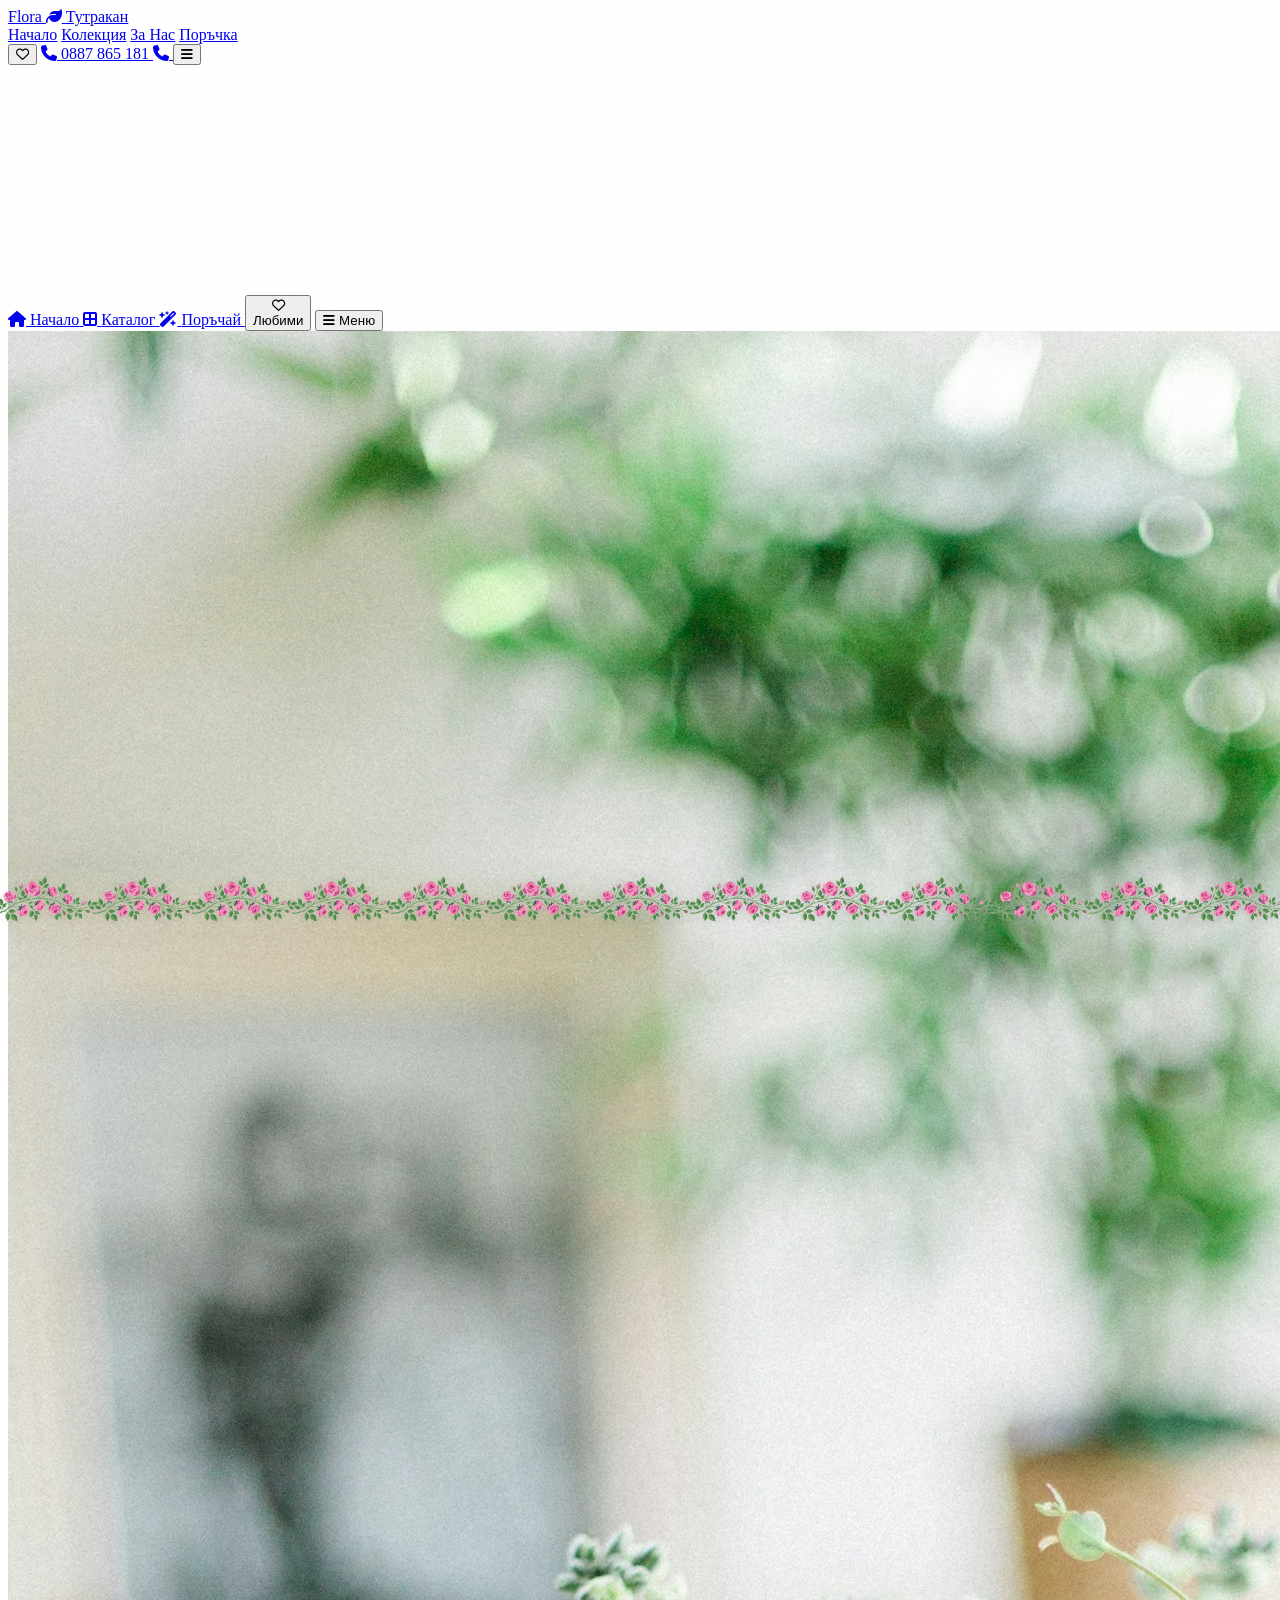
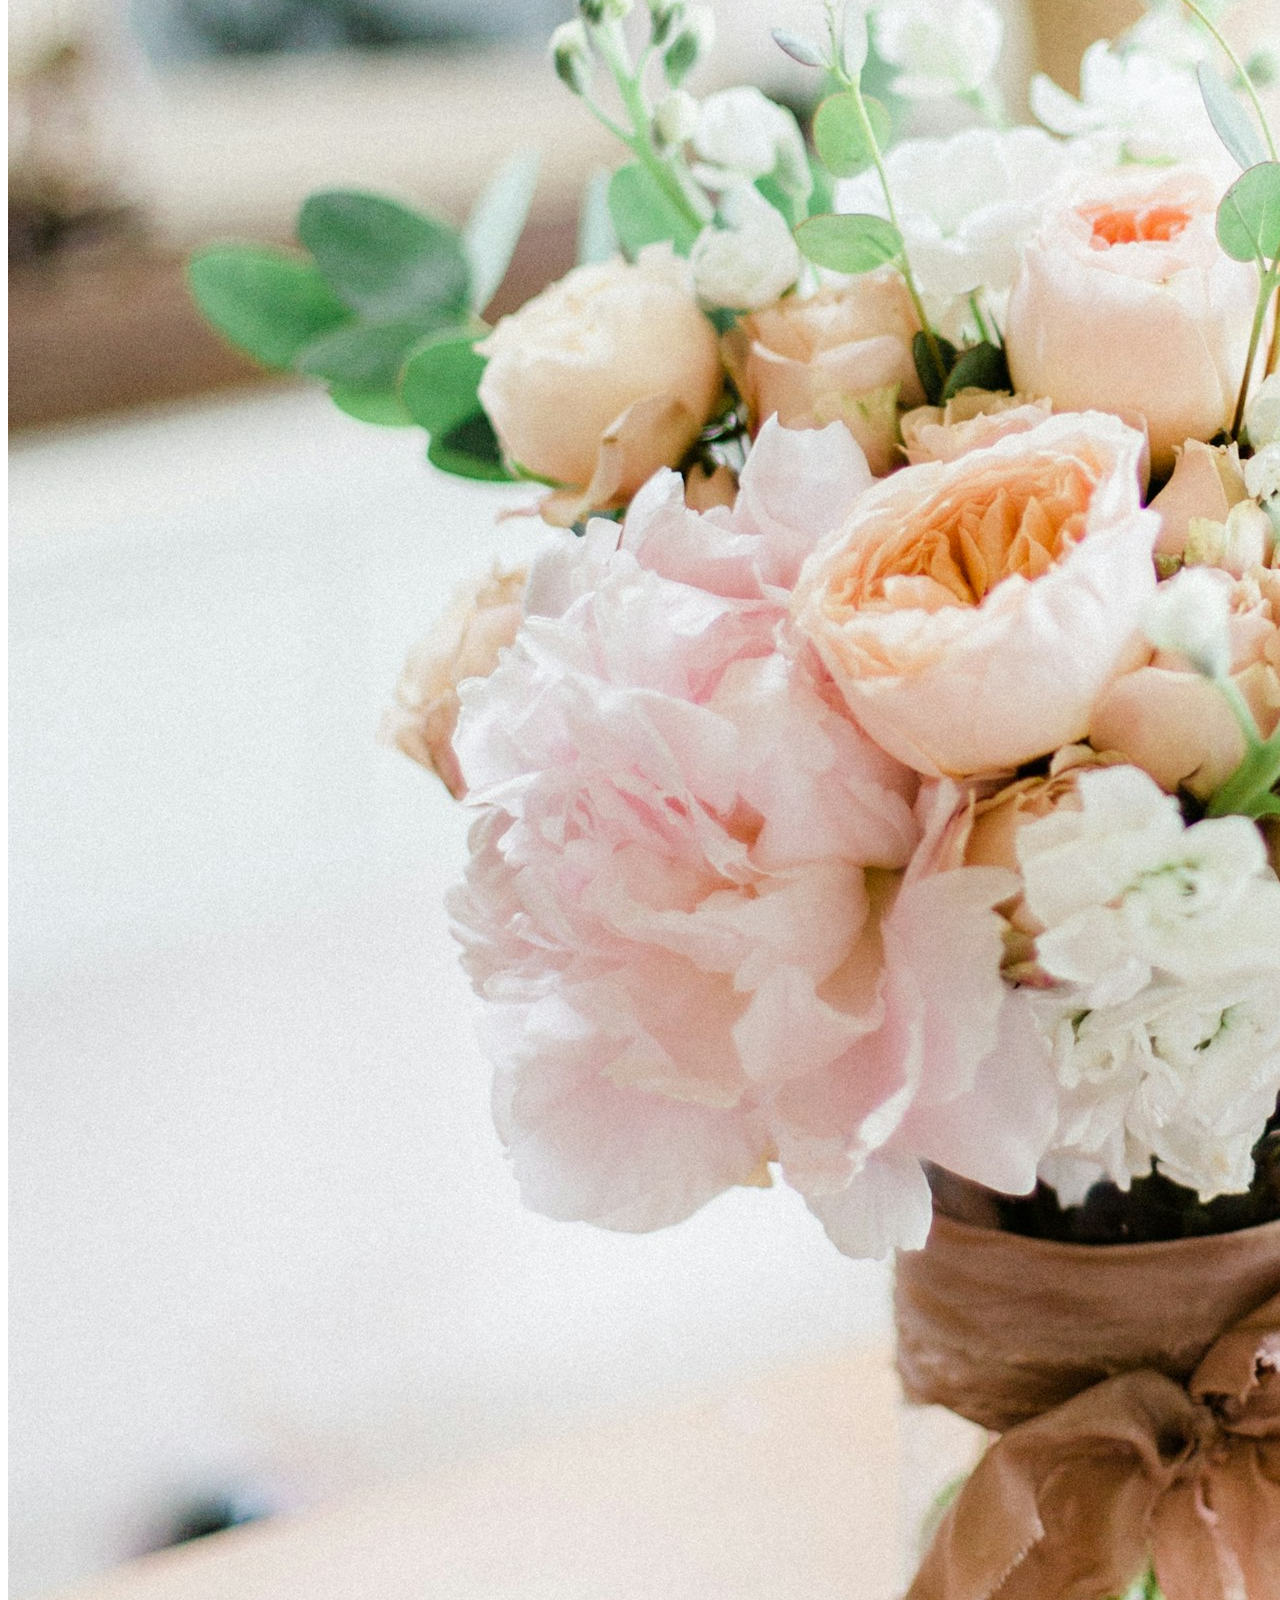
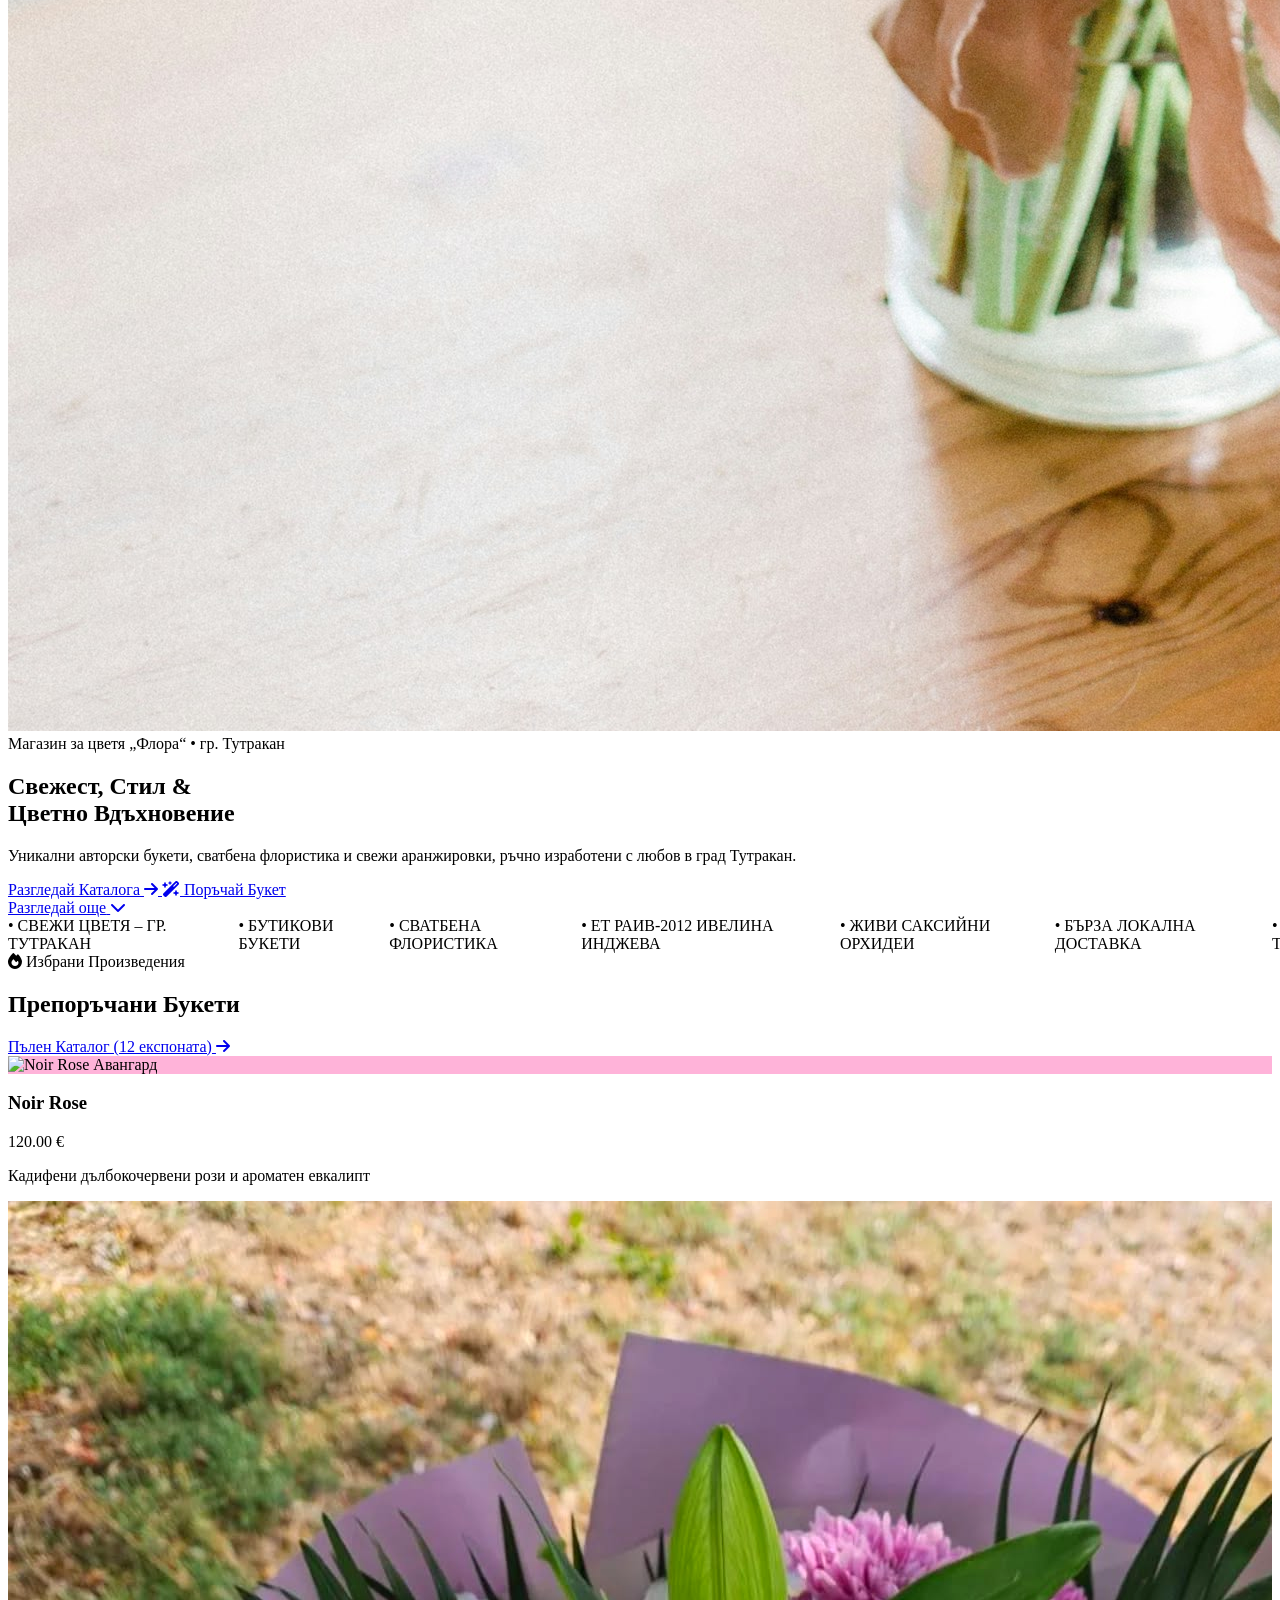
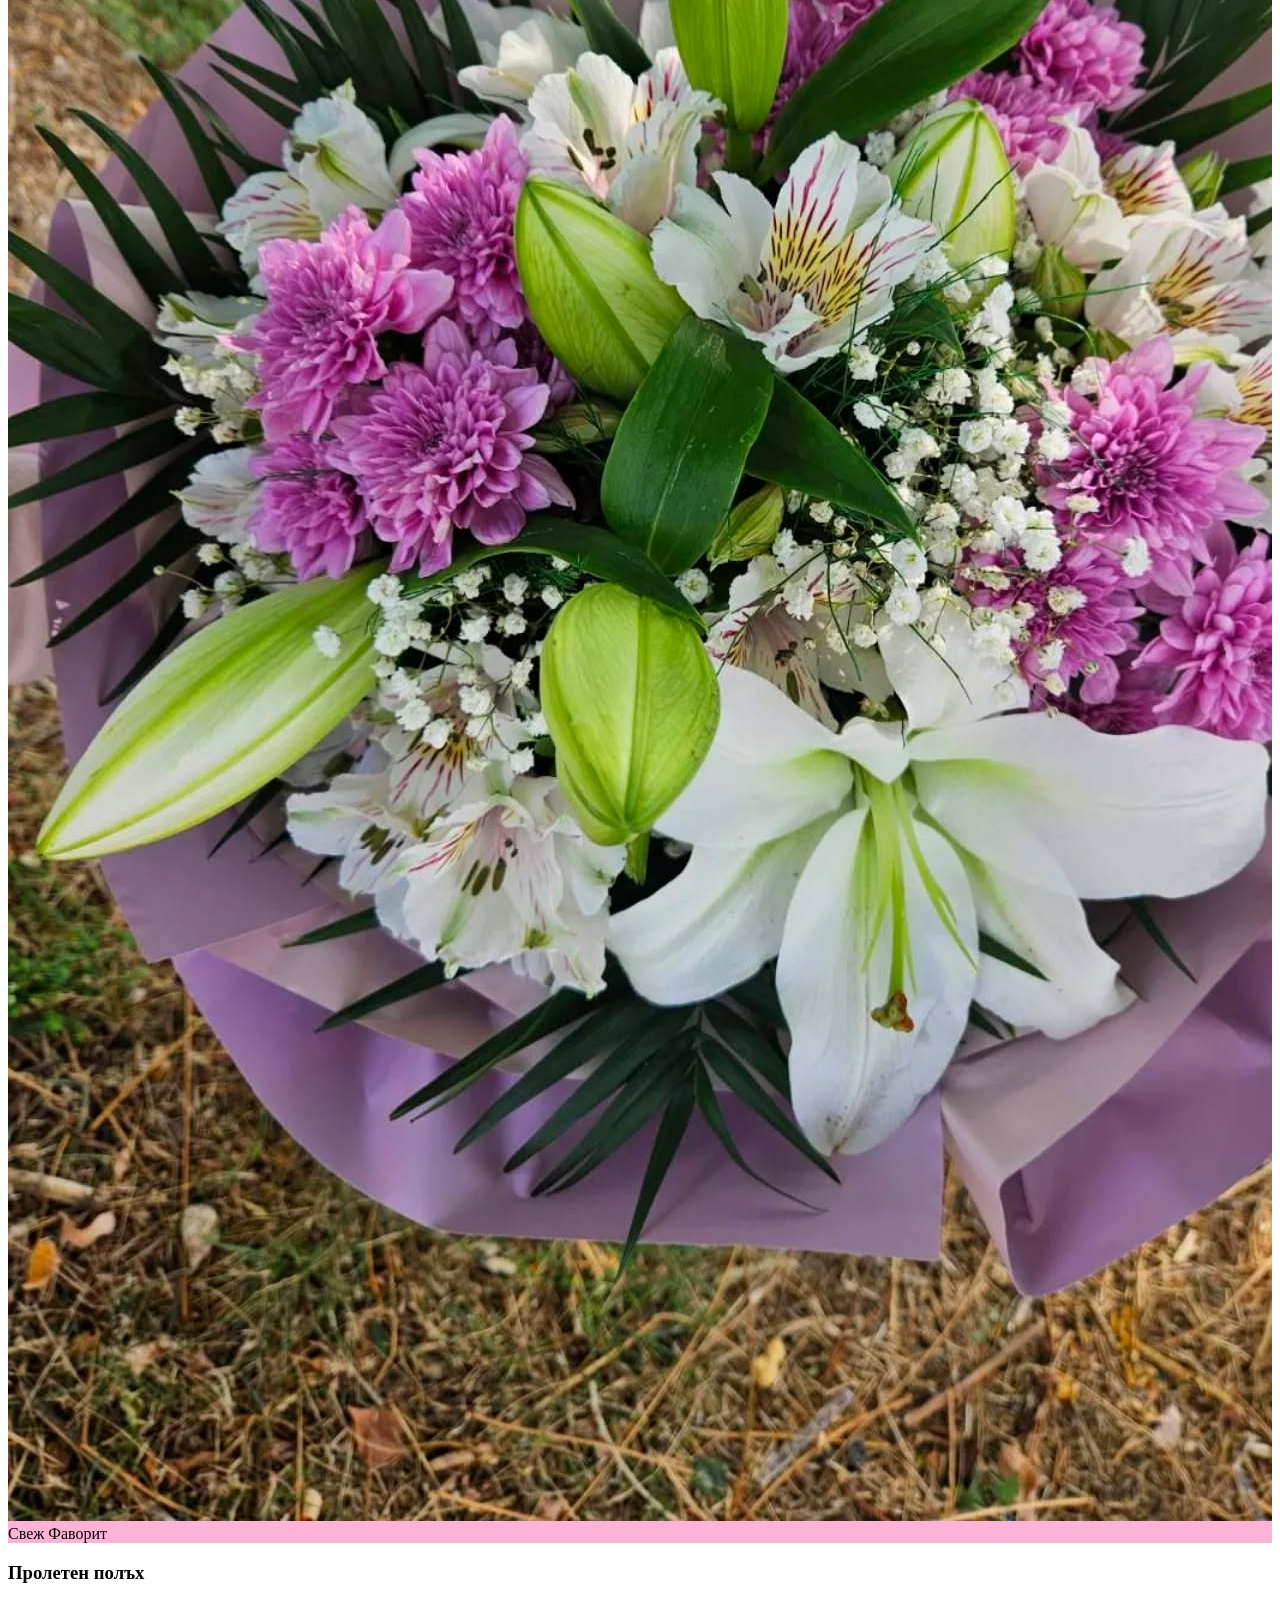
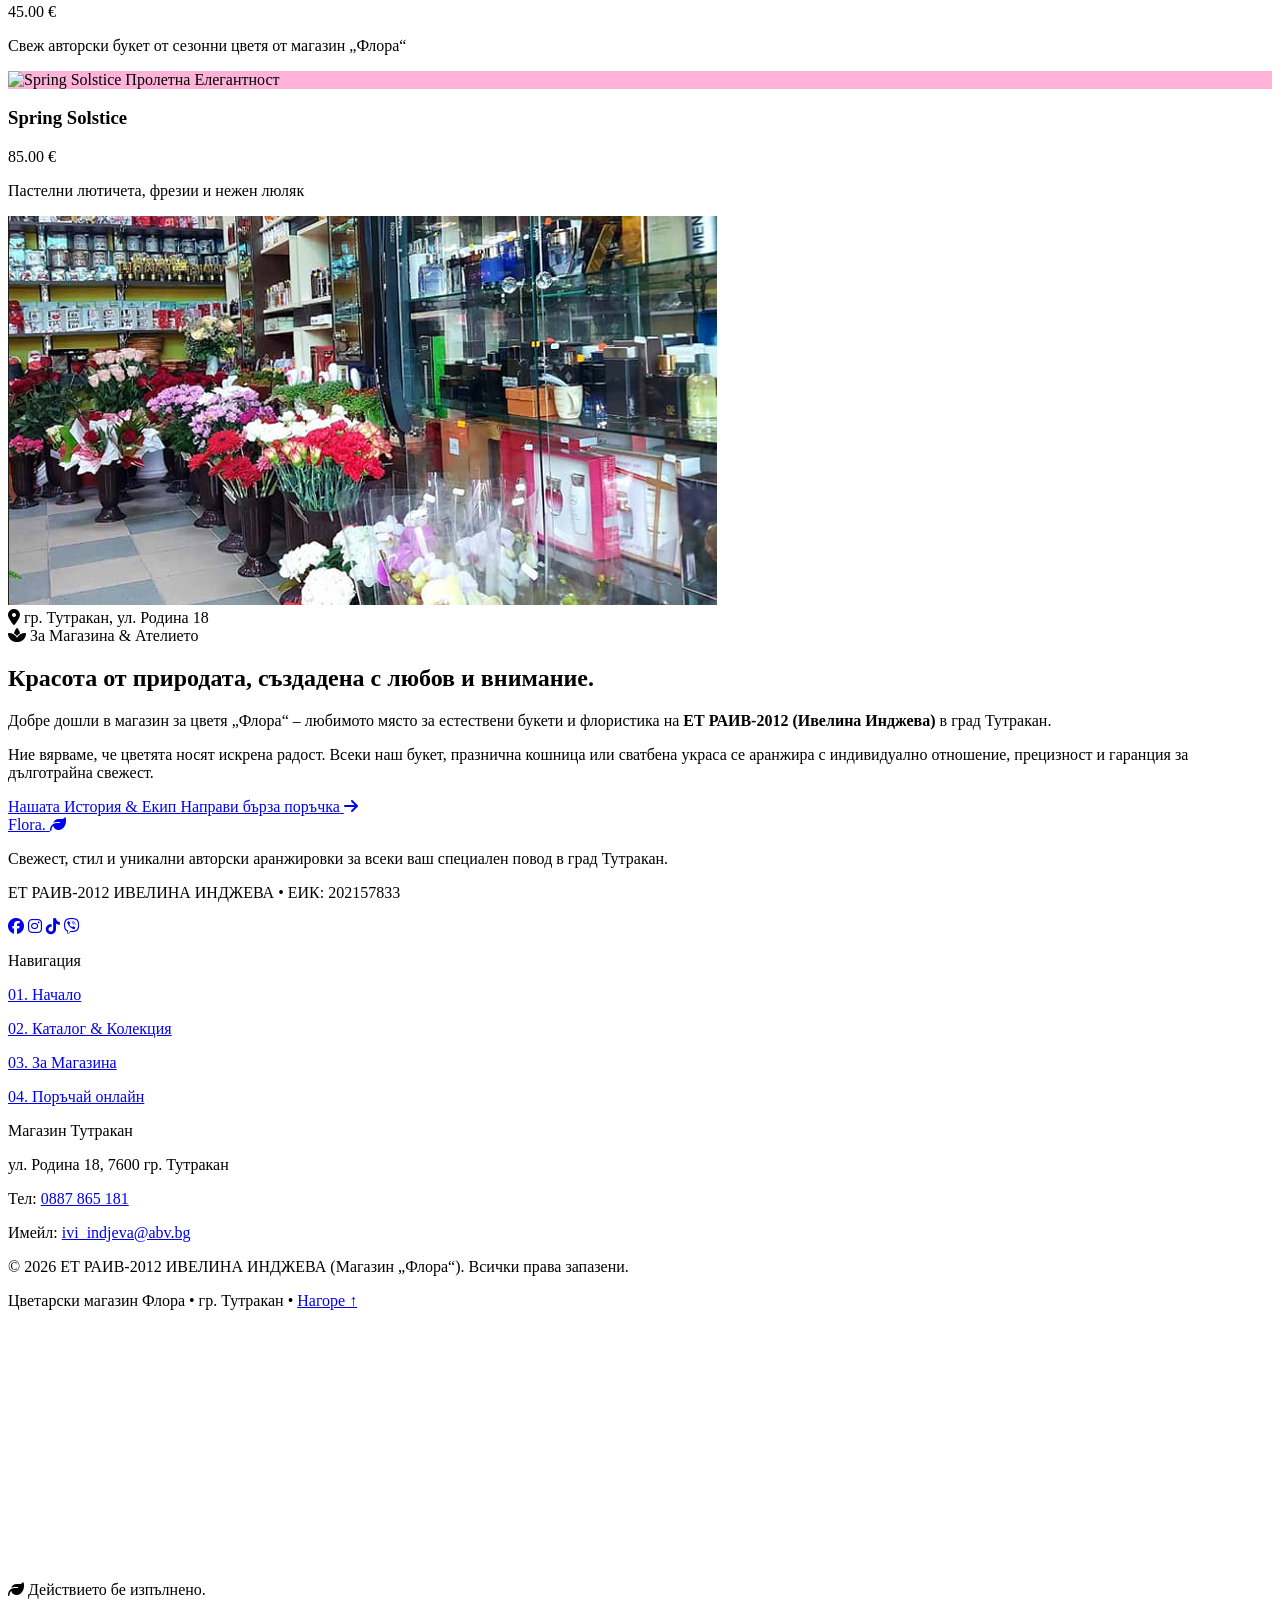
==== commit 9101affe: "." ====
--- a/index.html
+++ b/index.html
@@ -22,21 +22,26 @@
             theme: {
                 extend: {
                     colors: {
-                        /* Palette 1: Electric Sunset & Evergreen */
-                        'flora-coral': '#FF4834',      /* Hero Accent: Primary CTAs, sale callouts */
-                        'flora-apricot': '#FFA451',    /* Secondary Pop: Hover states, promo banners, notification badges */
-                        'flora-juniper': '#0D3B2E',    /* Anchor / Structure: Navigation bar, main headers, high-end branding text */
-                        'flora-butter': '#FFFDF5',     /* Background Base: Warm Buttercream */
-                        'flora-midnight': '#111A16',   /* Body Text: Midnight Forest */
-
-                        /* Semantic Mappings */
-                        'flora-base': '#FFFDF5',
-                        'flora-dark': '#0D3B2E',
-                        'flora-text': '#111A16',
-                        'flora-emerald': '#0D3B2E',
-                        'flora-rose': '#FF4834',
-                        'flora-amber': '#FFA451',
-                        'flora-sage': '#134E3E',
+                        /* Palette: Velvet Magenta & Royal Orchid */
+                        'flora-coral': '#E6007E',      /* Hero Accent: Primary CTAs, sale callouts */
+                        'flora-apricot': '#9C27B0',    /* Secondary Pop: Royal Orchid Purple */
+                        'flora-pink': '#FFB3D9',       /* Soft Pastel Blossom Pink */
+                        'flora-juniper': '#30243A',    /* Anchor / Structure: Deep Midnight Plum */
+                        'flora-butter': '#F3E5F5',     /* Background Base: Pale Lavender / Lilac */
+                        'flora-midnight': '#30243A',   /* Body Text: Deep Midnight Plum */
+
+                        /* Semantic Mappings & Aliases */
+                        'flora-base': '#F3E5F5',
+                        'flora-dark': '#30243A',
+                        'flora-text': '#30243A',
+                        'flora-emerald': '#30243A',
+                        'flora-rose': '#E6007E',
+                        'flora-amber': '#9C27B0',
+                        'flora-sage': '#9C27B0',
+                        'flora-magenta': '#E6007E',
+                        'flora-purple': '#9C27B0',
+                        'flora-plum': '#30243A',
+                        'flora-lavender': '#F3E5F5',
                     },
                     fontFamily: {
                         serif: ['"Playfair Display"', 'Georgia', 'serif'],
@@ -124,6 +129,9 @@
                 <i class="fa-solid fa-bars text-sm"></i>
             </button>
         </div>
+
+        <!-- Botanical Vine Garland Divider Border (Along line separating header & banner) -->
+        <div class="header-vine-border" aria-hidden="true"></div>
     </header>
 
     <!-- ==========================================================================
@@ -257,7 +265,7 @@
     <!-- ==========================================================================
          MOBILE STICKY BOTTOM NAVIGATION BAR (Thumb-friendly app experience)
          ========================================================================== -->
-    <nav class="md:hidden fixed bottom-0 left-0 w-full z-40 bg-flora-butter/95 backdrop-blur-lg border-t border-flora-juniper/15 shadow-[0_-4px_20px_rgba(13,59,46,0.08)] py-1.5 px-2">
+    <nav class="md:hidden fixed bottom-0 left-0 w-full z-40 bg-flora-butter/95 backdrop-blur-lg border-t border-flora-juniper/15 shadow-[0_-4px_20px_rgba(48,36,58,0.08)] py-1.5 px-2">
         <div class="grid grid-cols-5 items-center justify-around text-center">
             <!-- Home -->
             <a href="#home" onclick="FloraApp.switchView('home')" class="flex flex-col items-center gap-0.5 text-flora-juniper hover:text-flora-coral py-1 transition-colors">
@@ -364,22 +372,6 @@
                         </a>
                     </div>
 
-                    <!-- Guarantee Features Pills -->
-                    <div class="mt-8 sm:mt-12 grid grid-cols-1 sm:grid-cols-3 gap-2.5 sm:gap-3 w-full max-w-3xl text-xs font-sans">
-                        <div class="bg-flora-juniper/80 backdrop-blur-md border border-flora-butter/20 rounded-lg p-3 text-flora-butter flex items-center justify-center gap-2.5">
-                            <i class="fa-solid fa-certificate text-flora-apricot text-sm sm:text-base shrink-0"></i>
-                            <span class="font-medium text-[11px] sm:text-xs">100% Свежи Сезонни Цветя</span>
-                        </div>
-                        <div class="bg-flora-juniper/80 backdrop-blur-md border border-flora-butter/20 rounded-lg p-3 text-flora-butter flex items-center justify-center gap-2.5">
-                            <i class="fa-solid fa-truck-fast text-flora-apricot text-sm sm:text-base shrink-0"></i>
-                            <span class="font-medium text-[11px] sm:text-xs">Доставка в гр. Тутракан</span>
-                        </div>
-                        <div class="bg-flora-juniper/80 backdrop-blur-md border border-flora-butter/20 rounded-lg p-3 text-flora-butter flex items-center justify-center gap-2.5">
-                            <i class="fa-solid fa-heart text-flora-coral text-sm sm:text-base shrink-0"></i>
-                            <span class="font-medium text-[11px] sm:text-xs">Авторски Индивидуален Дизайн</span>
-                        </div>
-                    </div>
-
                 </div>
 
                 <!-- Scroll Down Hint (Desktop only) -->
@@ -389,8 +381,8 @@
                 </a>
             </section>
 
-            <!-- Secondary Pop: Bright Apricot Promo Banner Marquee -->
-            <div class="bg-flora-apricot py-3 text-flora-juniper overflow-hidden shadow-inner select-none border-y border-flora-apricot">
+            <!-- Vibrant Botanical Gradient Promo Banner Marquee -->
+            <div class="bg-gradient-to-r from-flora-apricot via-flora-coral to-flora-apricot py-3 text-white overflow-hidden shadow-inner select-none border-y border-white/20">
                 <div class="animate-marquee whitespace-nowrap text-xs uppercase tracking-wider sm:tracking-mega flex items-center gap-6 sm:gap-8 font-sans font-bold">
                     <span>&bull; СВЕЖИ ЦВЕТЯ &ndash; ГР. ТУТРАКАН</span>
                     <span>&bull; БУТИКОВИ БУКЕТИ</span>
@@ -437,7 +429,7 @@
                         <div class="meta pt-2 flex flex-col gap-1.5">
                             <div class="flex justify-between items-baseline gap-2">
                                 <h3 class="font-serif italic text-xl sm:text-2xl text-flora-juniper group-hover:text-flora-coral transition-colors truncate">Noir Rose</h3>
-                                <span class="font-sans text-xs sm:text-sm tracking-wide font-bold text-flora-coral bg-flora-coral/10 px-2 py-0.5 rounded border border-flora-coral/25 shrink-0">120.00 BGN</span>
+                                <span class="font-sans text-xs sm:text-sm tracking-wide font-bold text-flora-coral bg-flora-coral/10 px-2 py-0.5 rounded border border-flora-coral/25 shrink-0">120.00 €</span>
                             </div>
                             <p class="text-xs text-flora-midnight/75 font-sans line-clamp-2">Кадифени дълбокочервени рози и ароматен евкалипт</p>
                         </div>
@@ -454,7 +446,7 @@
                         <div class="meta pt-2 flex flex-col gap-1.5">
                             <div class="flex justify-between items-baseline gap-2">
                                 <h3 class="font-serif italic text-xl sm:text-2xl text-flora-juniper group-hover:text-flora-coral transition-colors truncate">Пролетен полъх</h3>
-                                <span class="font-sans text-xs sm:text-sm tracking-wide font-bold text-flora-coral bg-flora-coral/10 px-2 py-0.5 rounded border border-flora-coral/25 shrink-0">45.00 BGN</span>
+                                <span class="font-sans text-xs sm:text-sm tracking-wide font-bold text-flora-coral bg-flora-coral/10 px-2 py-0.5 rounded border border-flora-coral/25 shrink-0">45.00 €</span>
                             </div>
                             <p class="text-xs text-flora-midnight/75 font-sans line-clamp-2">Свеж авторски букет от сезонни цветя от магазин „Флора“</p>
                         </div>
@@ -464,14 +456,14 @@
                     <article class="edgy-card group flex flex-col gap-3 bg-white p-3 sm:p-3.5 rounded-xl shadow-sm border border-flora-juniper/10 hover:border-flora-apricot hover:shadow-xl transition-all cursor-pointer" onclick="FloraApp.openProductModalById(3)">
                         <div class="relative edgy-img-wrapper aspect-[3/4] rounded-lg overflow-hidden">
                             <img src="https://images.unsplash.com/photo-1490750967868-88aa4486c946?q=80&w=1000&auto=format&fit=crop" alt="Spring Solstice" class="w-full h-full object-cover filter saturate-115">
-                            <span class="absolute top-3 left-3 bg-flora-apricot text-flora-juniper text-[10px] uppercase tracking-mega px-2.5 py-1 font-sans font-bold rounded shadow-sm">
+                            <span class="absolute top-3 left-3 bg-flora-pink text-flora-juniper text-[10px] uppercase tracking-mega px-2.5 py-1 font-sans font-bold rounded shadow-sm">
                                 Пролетна Елегантност
                             </span>
                         </div>
                         <div class="meta pt-2 flex flex-col gap-1.5">
                             <div class="flex justify-between items-baseline gap-2">
                                 <h3 class="font-serif italic text-xl sm:text-2xl text-flora-juniper group-hover:text-flora-coral transition-colors truncate">Spring Solstice</h3>
-                                <span class="font-sans text-xs sm:text-sm tracking-wide font-bold text-flora-coral bg-flora-coral/10 px-2 py-0.5 rounded border border-flora-coral/25 shrink-0">85.00 BGN</span>
+                                <span class="font-sans text-xs sm:text-sm tracking-wide font-bold text-flora-coral bg-flora-coral/10 px-2 py-0.5 rounded border border-flora-coral/25 shrink-0">85.00 €</span>
                             </div>
                             <p class="text-xs text-flora-midnight/75 font-sans line-clamp-2">Пастелни лютичета, фрезии и нежен люляк</p>
                         </div>
@@ -481,7 +473,7 @@
             </section>
 
             <!-- Atelier Story Section -->
-            <section class="bg-gradient-to-b from-flora-butter via-[#E8F2ED] to-flora-butter py-14 sm:py-20 lg:py-28 px-4 sm:px-8 lg:px-12 border-t border-flora-juniper/15">
+            <section class="bg-gradient-to-b from-flora-butter via-[#FFB3D9]/25 to-flora-butter py-14 sm:py-20 lg:py-28 px-4 sm:px-8 lg:px-12 border-t border-flora-juniper/15">
                 <div class="max-w-7xl mx-auto grid grid-cols-1 lg:grid-cols-12 gap-8 sm:gap-12 lg:gap-16 items-center">
                     
                     <!-- Physical Store Photo -->
@@ -639,8 +631,8 @@
                         <h4 class="font-bold text-xs uppercase tracking-wider text-flora-coral mb-1">Ръчна Изработка</h4>
                         <p class="text-xs text-flora-midnight/70 leading-relaxed">Всеки букет се подрежда с професионализъм и грижа.</p>
                     </div>
-                    <div class="bg-flora-apricot/10 p-5 sm:p-6 rounded-xl border border-flora-apricot/30">
-                        <div class="w-10 h-10 rounded-full bg-flora-apricot text-flora-juniper flex items-center justify-center text-lg mb-3 shadow-sm shadow-flora-apricot/30">
+                    <div class="bg-flora-pink/20 p-5 sm:p-6 rounded-xl border border-flora-pink/40">
+                        <div class="w-10 h-10 rounded-full bg-flora-pink text-flora-juniper flex items-center justify-center text-lg mb-3 shadow-sm shadow-flora-pink/30">
                             <i class="fa-solid fa-ring"></i>
                         </div>
                         <h4 class="font-bold text-xs uppercase tracking-wider text-flora-juniper mb-1">Сватбен Дизайн</h4>
@@ -700,7 +692,7 @@
                             </div>
 
                             <div class="flex items-center gap-3 bg-white/10 backdrop-blur-sm p-3 rounded-2xl border border-white/10">
-                                <span class="w-9 h-9 rounded-xl bg-flora-apricot text-flora-juniper flex items-center justify-center shrink-0 text-sm shadow-sm">
+                                <span class="w-9 h-9 rounded-xl bg-flora-pink text-flora-juniper flex items-center justify-center shrink-0 text-sm shadow-sm">
                                     <i class="fa-solid fa-truck-fast"></i>
                                 </span>
                                 <div>
--- a/css/flora.css
+++ b/css/flora.css
@@ -1,31 +1,32 @@
 /* ==========================================================================
-   FLORA | Botanical Artistry - Electric Sunset & Evergreen Aesthetics
+   FLORA | Botanical Artistry - Velvet Magenta & Royal Orchid Aesthetics
    High-Fashion Maximalist Palette:
-   - Hero Accent: Electric Coral / Poppy (#FF4834)
-   - Secondary Pop: Bright Apricot (#FFA451)
-   - Anchor / Structure: Deep Juniper (#0D3B2E)
-   - Background Base: Warm Buttercream (#FFFDF5)
-   - Body Text: Midnight Forest (#111A16)
+   - Hero Accent: Vivid Magenta (#E6007E)
+   - Secondary Pop: Royal Orchid Purple (#9C27B0)
+   - Soft Accent: Blossom Pink (#FFB3D9)
+   - Background Base: Pale Lavender / Lilac (#F3E5F5)
+   - Anchor / Structure / Body Text: Deep Midnight Plum (#30243A)
    ========================================================================== */
 
 :root {
-    --bg-base: #FFFDF5; /* Warm Buttercream */
-    --text-dark: #111A16; /* Midnight Forest */
-    --body-text: #111A16;
-    --hero-coral: #FF4834; /* Electric Coral / Poppy */
-    --secondary-apricot: #FFA451; /* Bright Apricot */
-    --anchor-juniper: #0D3B2E; /* Deep Juniper */
-    --flora-emerald: #0D3B2E;
-    --flora-rose: #FF4834;
-    --flora-gold: #FFA451;
-    --flora-leaf: #FFA451;
-    --flora-sage: #134E3E;
+    --bg-base: #F3E5F5; /* Pale Lavender / Lilac */
+    --text-dark: #30243A; /* Deep Midnight Plum */
+    --body-text: #30243A;
+    --hero-coral: #E6007E; /* Vivid Magenta */
+    --secondary-apricot: #9C27B0; /* Royal Orchid Purple */
+    --soft-pink: #FFB3D9; /* Blossom Pink */
+    --anchor-juniper: #30243A; /* Deep Midnight Plum */
+    --flora-emerald: #30243A;
+    --flora-rose: #E6007E;
+    --flora-gold: #9C27B0;
+    --flora-leaf: #9C27B0;
+    --flora-sage: #9C27B0;
 }
 
 /* Custom Selection */
 ::selection {
-    background-color: #FF4834;
-    color: #FFFDF5;
+    background-color: #E6007E;
+    color: #F3E5F5;
 }
 
 /* Slim Vibrant Scrollbar */
@@ -34,14 +35,47 @@
     height: 6px;
 }
 ::-webkit-scrollbar-track {
-    background: #FFFDF5;
+    background: #F3E5F5;
 }
 ::-webkit-scrollbar-thumb {
-    background: #0D3B2E;
+    background: #30243A;
     border-radius: 4px;
 }
 ::-webkit-scrollbar-thumb:hover {
-    background: #FF4834;
+    background: #E6007E;
+}
+
+/* ==========================================================================
+   HEADER VINE GARLAND DIVIDER BORDER
+   Botanical blush rose & leaf garland along the line separating header & banner
+   ========================================================================== */
+.header-vine-border {
+    position: absolute;
+    bottom: -16px;
+    left: 0;
+    width: 100%;
+    height: 34px;
+    background-image: url('../img/rose-garland.png');
+    background-repeat: repeat-x;
+    background-size: auto 100%;
+    background-position: center;
+    pointer-events: none;
+    z-index: 50;
+    filter: drop-shadow(0 2px 4px rgba(48, 36, 58, 0.12));
+}
+
+@media (min-width: 640px) {
+    .header-vine-border {
+        bottom: -20px;
+        height: 40px;
+    }
+}
+
+@media (min-width: 1024px) {
+    .header-vine-border {
+        bottom: -22px;
+        height: 46px;
+    }
 }
 
 /* Subtle Luminous Texture */
@@ -108,7 +142,7 @@
 .edgy-img-wrapper {
     position: relative;
     overflow: hidden;
-    background-color: #E8F2ED;
+    background-color: #FFB3D9;
 }
 
 .edgy-img-wrapper img {
@@ -220,19 +254,19 @@
 
 /* Glowing Vibrant Highlights */
 .glow-coral {
-    box-shadow: 0 10px 30px -10px rgba(255, 72, 52, 0.45);
+    box-shadow: 0 10px 30px -10px rgba(230, 0, 126, 0.45);
 }
 .glow-apricot {
-    box-shadow: 0 10px 30px -10px rgba(255, 164, 81, 0.45);
+    box-shadow: 0 10px 30px -10px rgba(156, 39, 176, 0.45);
 }
 .glow-juniper {
-    box-shadow: 0 10px 30px -10px rgba(13, 59, 46, 0.4);
+    box-shadow: 0 10px 30px -10px rgba(48, 36, 58, 0.4);
 }
 .glow-emerald {
-    box-shadow: 0 10px 30px -10px rgba(13, 59, 46, 0.4);
+    box-shadow: 0 10px 30px -10px rgba(48, 36, 58, 0.4);
 }
 .glow-rose {
-    box-shadow: 0 10px 30px -10px rgba(255, 72, 52, 0.45);
+    box-shadow: 0 10px 30px -10px rgba(230, 0, 126, 0.45);
 }
 
 
@@ -258,11 +292,11 @@
 
 /* Custom Leaflet Popup */
 .flora-custom-leaflet-popup .leaflet-popup-content-wrapper {
-    background: #FFFDF5 !important;
-    color: #111A16 !important;
+    background: #F3E5F5 !important;
+    color: #30243A !important;
     border-radius: 16px !important;
-    border: 1px solid rgba(13, 59, 46, 0.2) !important;
-    box-shadow: 0 16px 36px -8px rgba(13, 59, 46, 0.25) !important;
+    border: 1px solid rgba(48, 36, 58, 0.2) !important;
+    box-shadow: 0 16px 36px -8px rgba(48, 36, 58, 0.25) !important;
     padding: 2px !important;
 }
 
@@ -272,36 +306,36 @@
 }
 
 .flora-custom-leaflet-popup .leaflet-popup-tip {
-    background: #FFFDF5 !important;
-    border: 1px solid rgba(13, 59, 46, 0.2) !important;
+    background: #F3E5F5 !important;
+    border: 1px solid rgba(48, 36, 58, 0.2) !important;
     box-shadow: none !important;
 }
 
 .flora-custom-leaflet-popup a.leaflet-popup-close-button {
     top: 8px !important;
     right: 8px !important;
-    color: #0D3B2E !important;
+    color: #30243A !important;
     font-size: 16px !important;
 }
 
 .flora-custom-leaflet-popup a.leaflet-popup-close-button:hover {
-    color: #FF4834 !important;
+    color: #E6007E !important;
 }
 
 /* Custom Tooltip */
 .flora-leaflet-tooltip {
-    background: #0D3B2E !important;
-    color: #FFFDF5 !important;
-    border: 1px solid #FFA451 !important;
+    background: #30243A !important;
+    color: #F3E5F5 !important;
+    border: 1px solid #9C27B0 !important;
     border-radius: 6px !important;
     font-family: inherit !important;
     font-size: 11px !important;
     padding: 3px 8px !important;
-    box-shadow: 0 4px 14px rgba(13, 59, 46, 0.25) !important;
+    box-shadow: 0 4px 14px rgba(48, 36, 58, 0.25) !important;
 }
 
 .flora-leaflet-tooltip::before {
-    border-top-color: #0D3B2E !important;
+    border-top-color: #30243A !important;
 }
 
 
@@ -320,6 +354,6 @@
 }
 
 .flora-village-marker-icon div:hover {
-    background-color: #FF4834 !important;
+    background-color: #E6007E !important;
     transform: scale(1.6);
 }
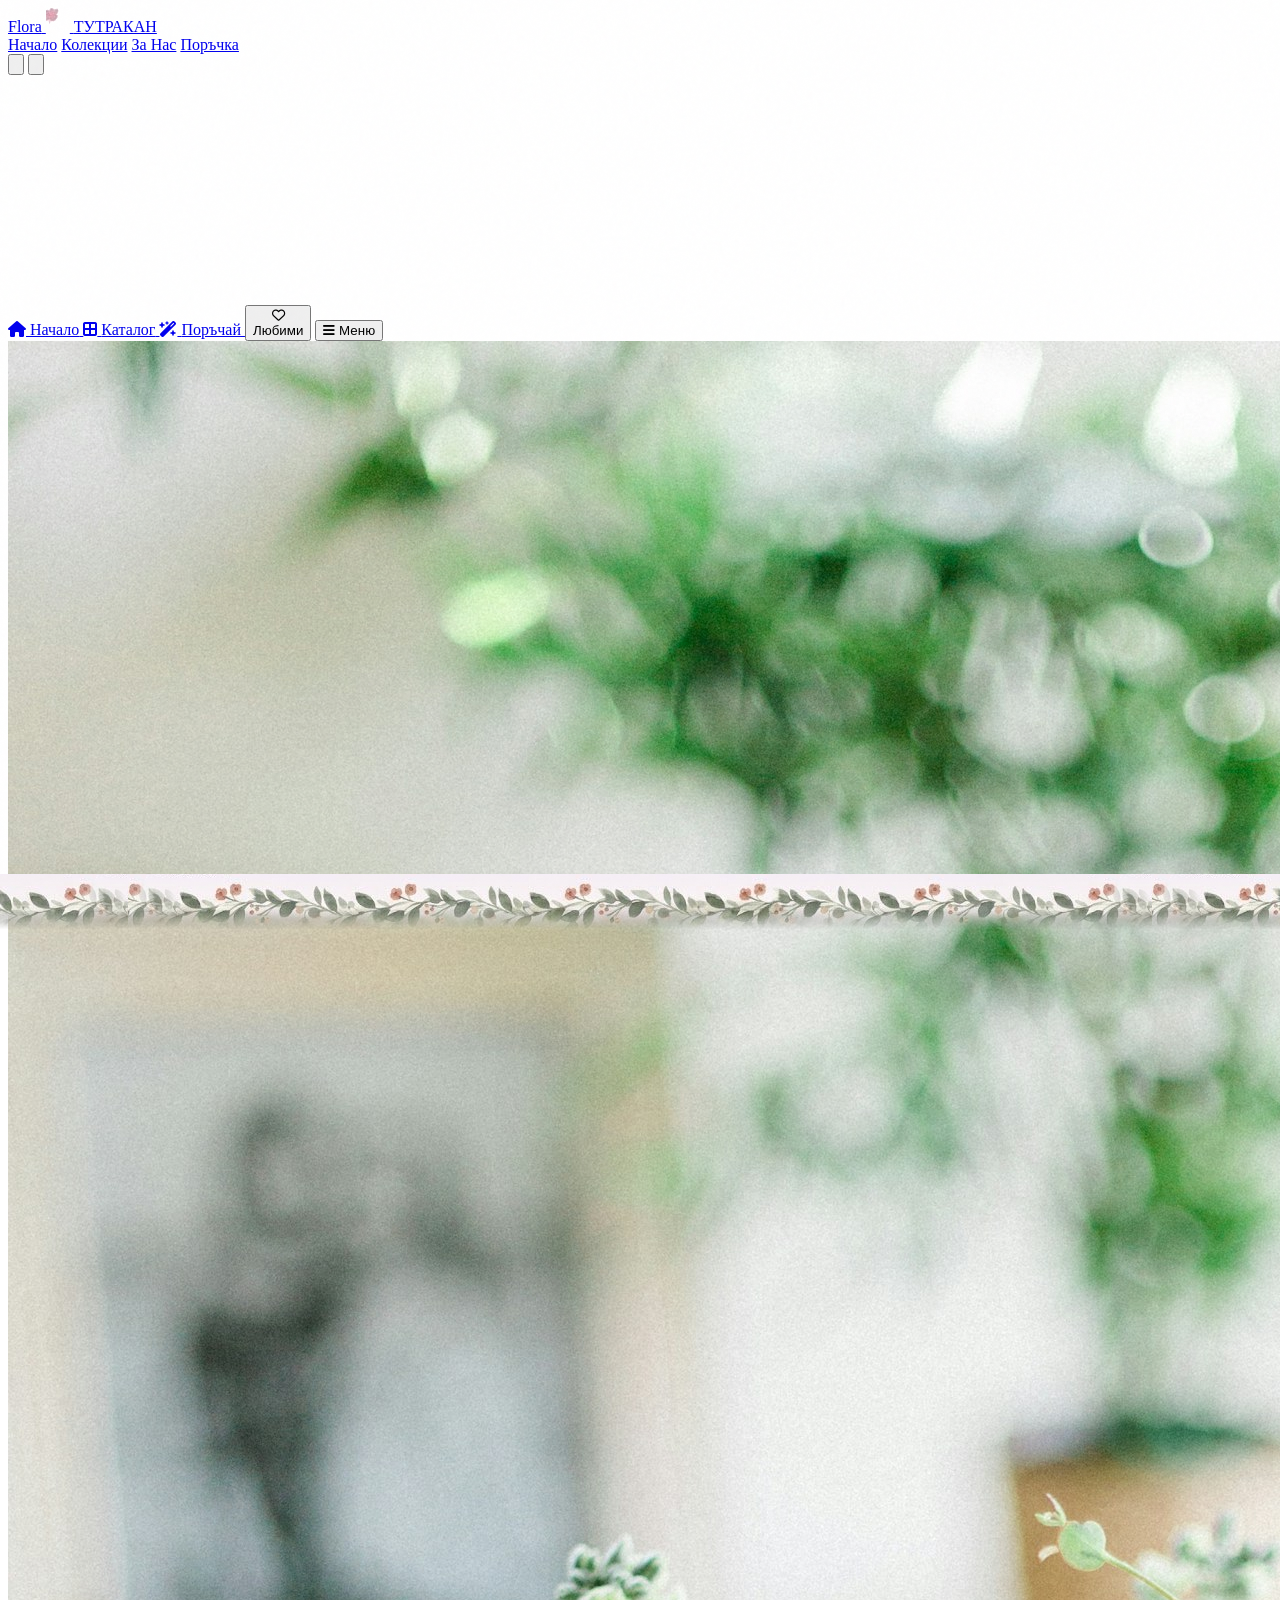
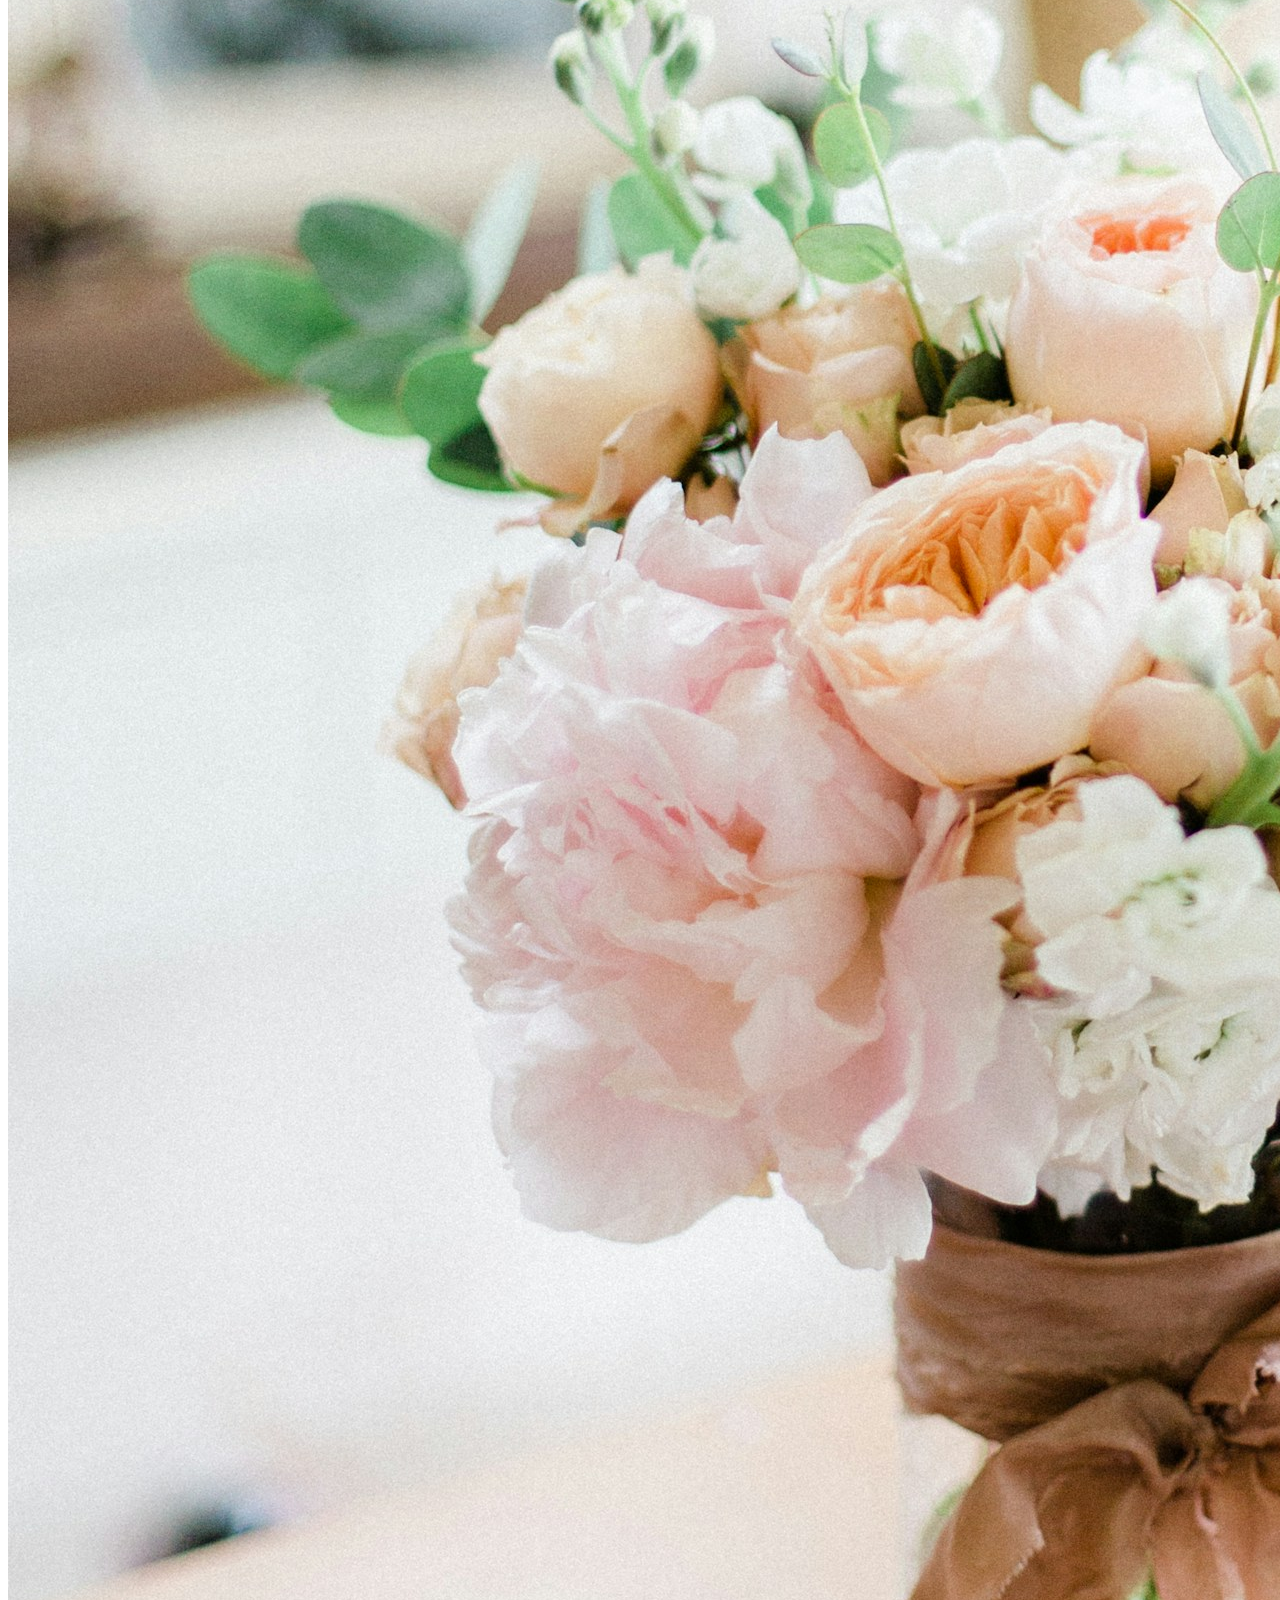
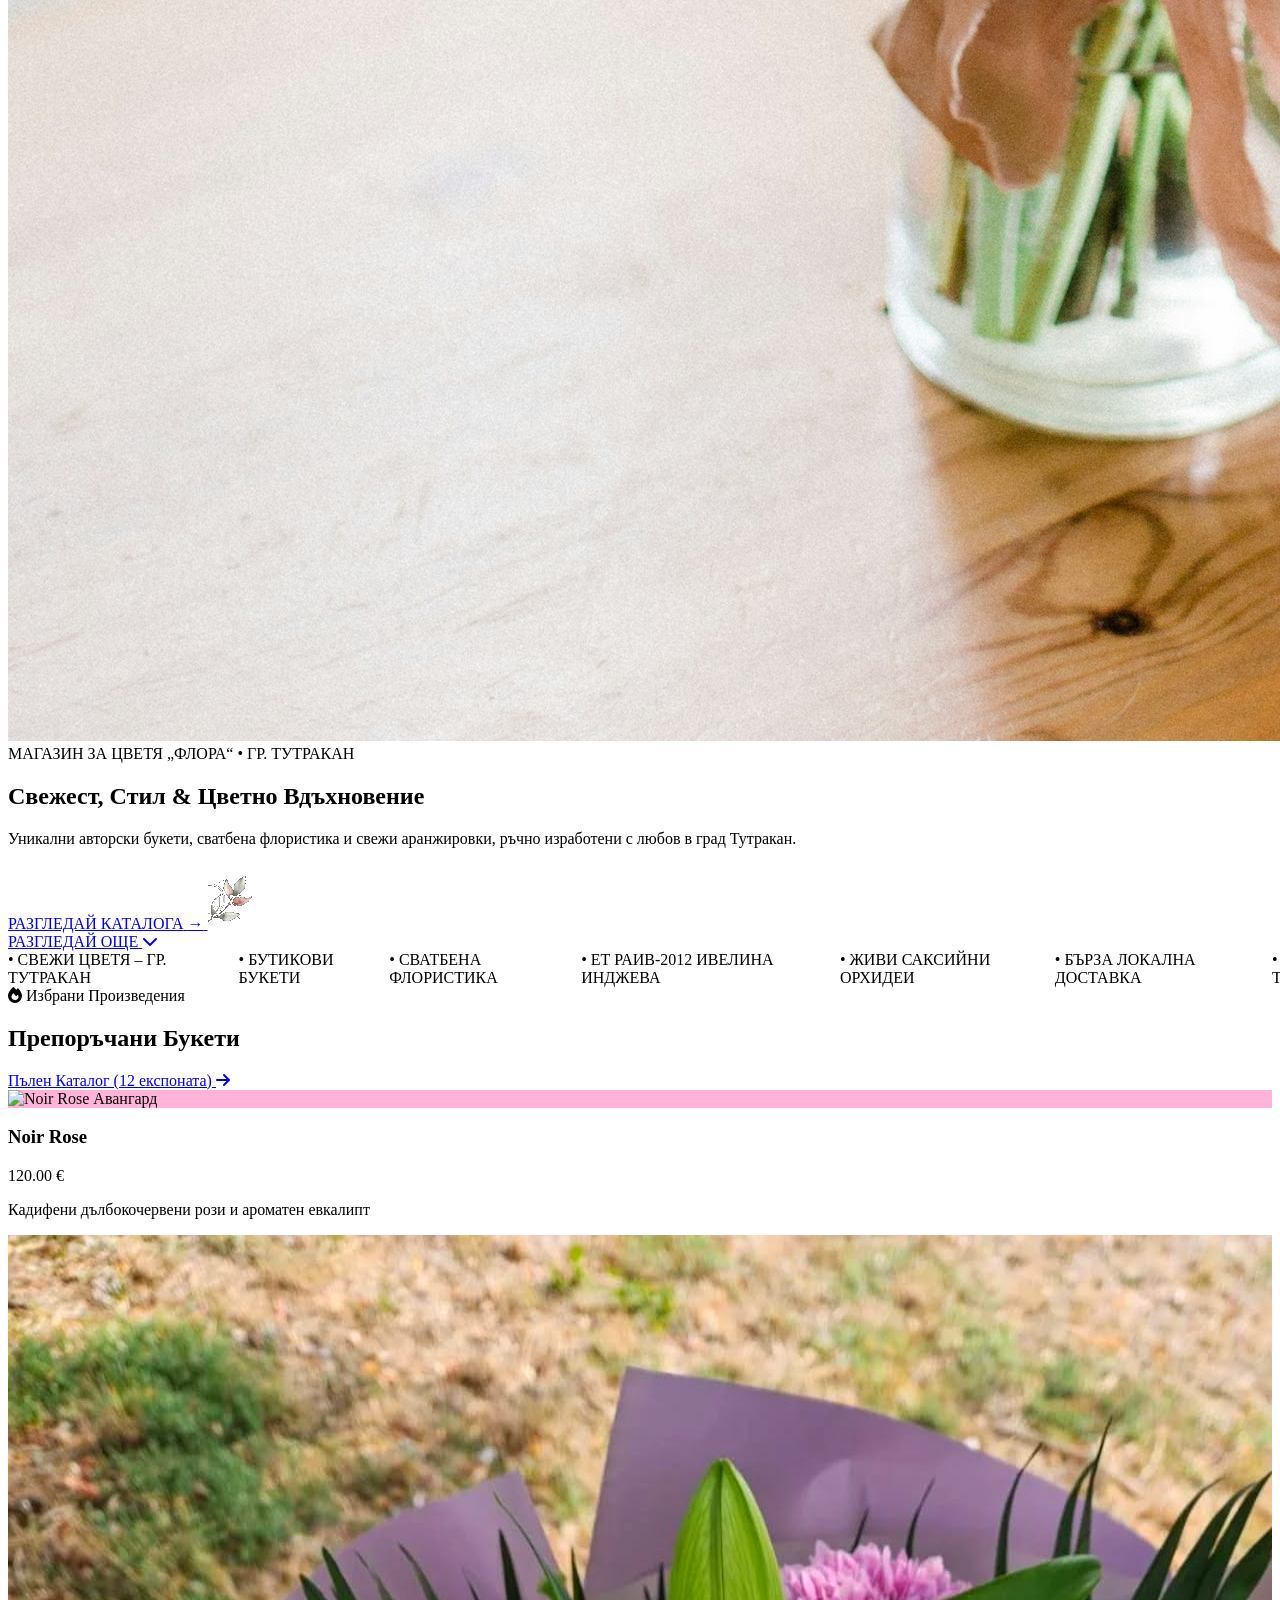
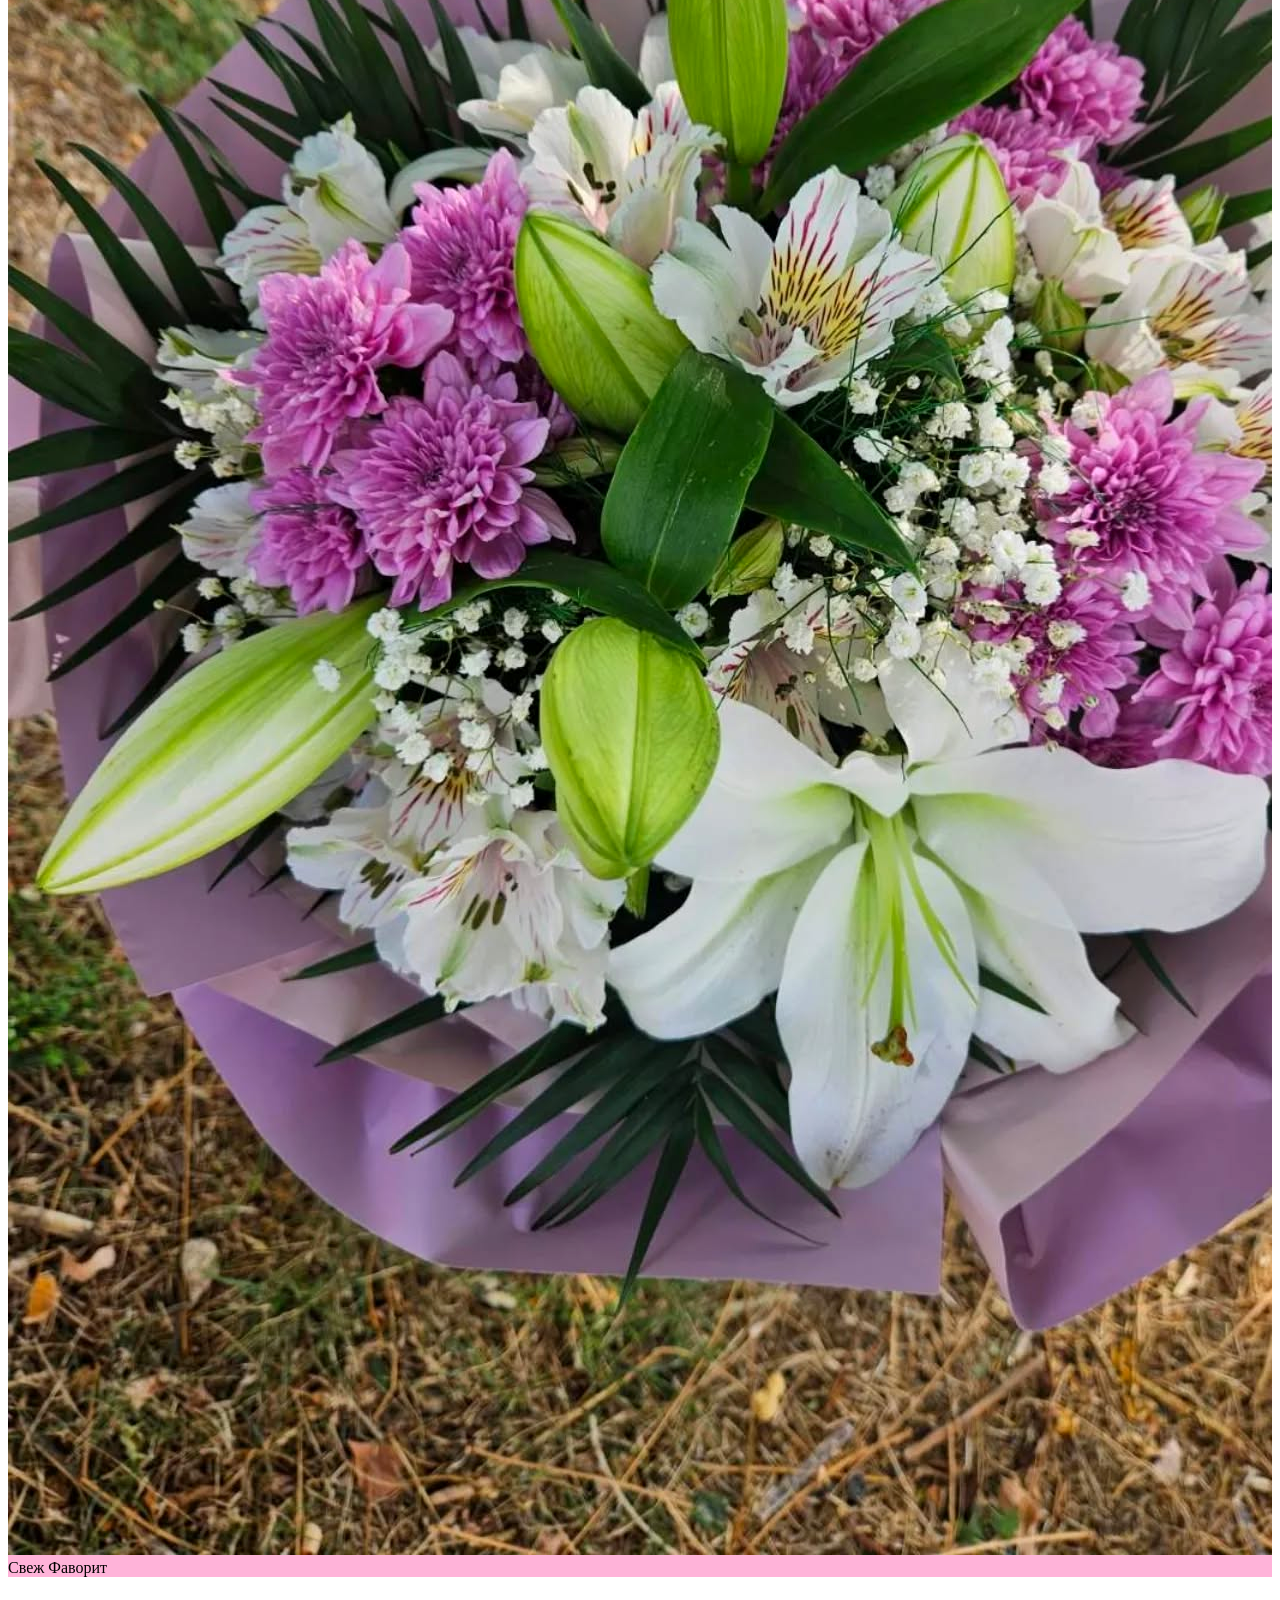
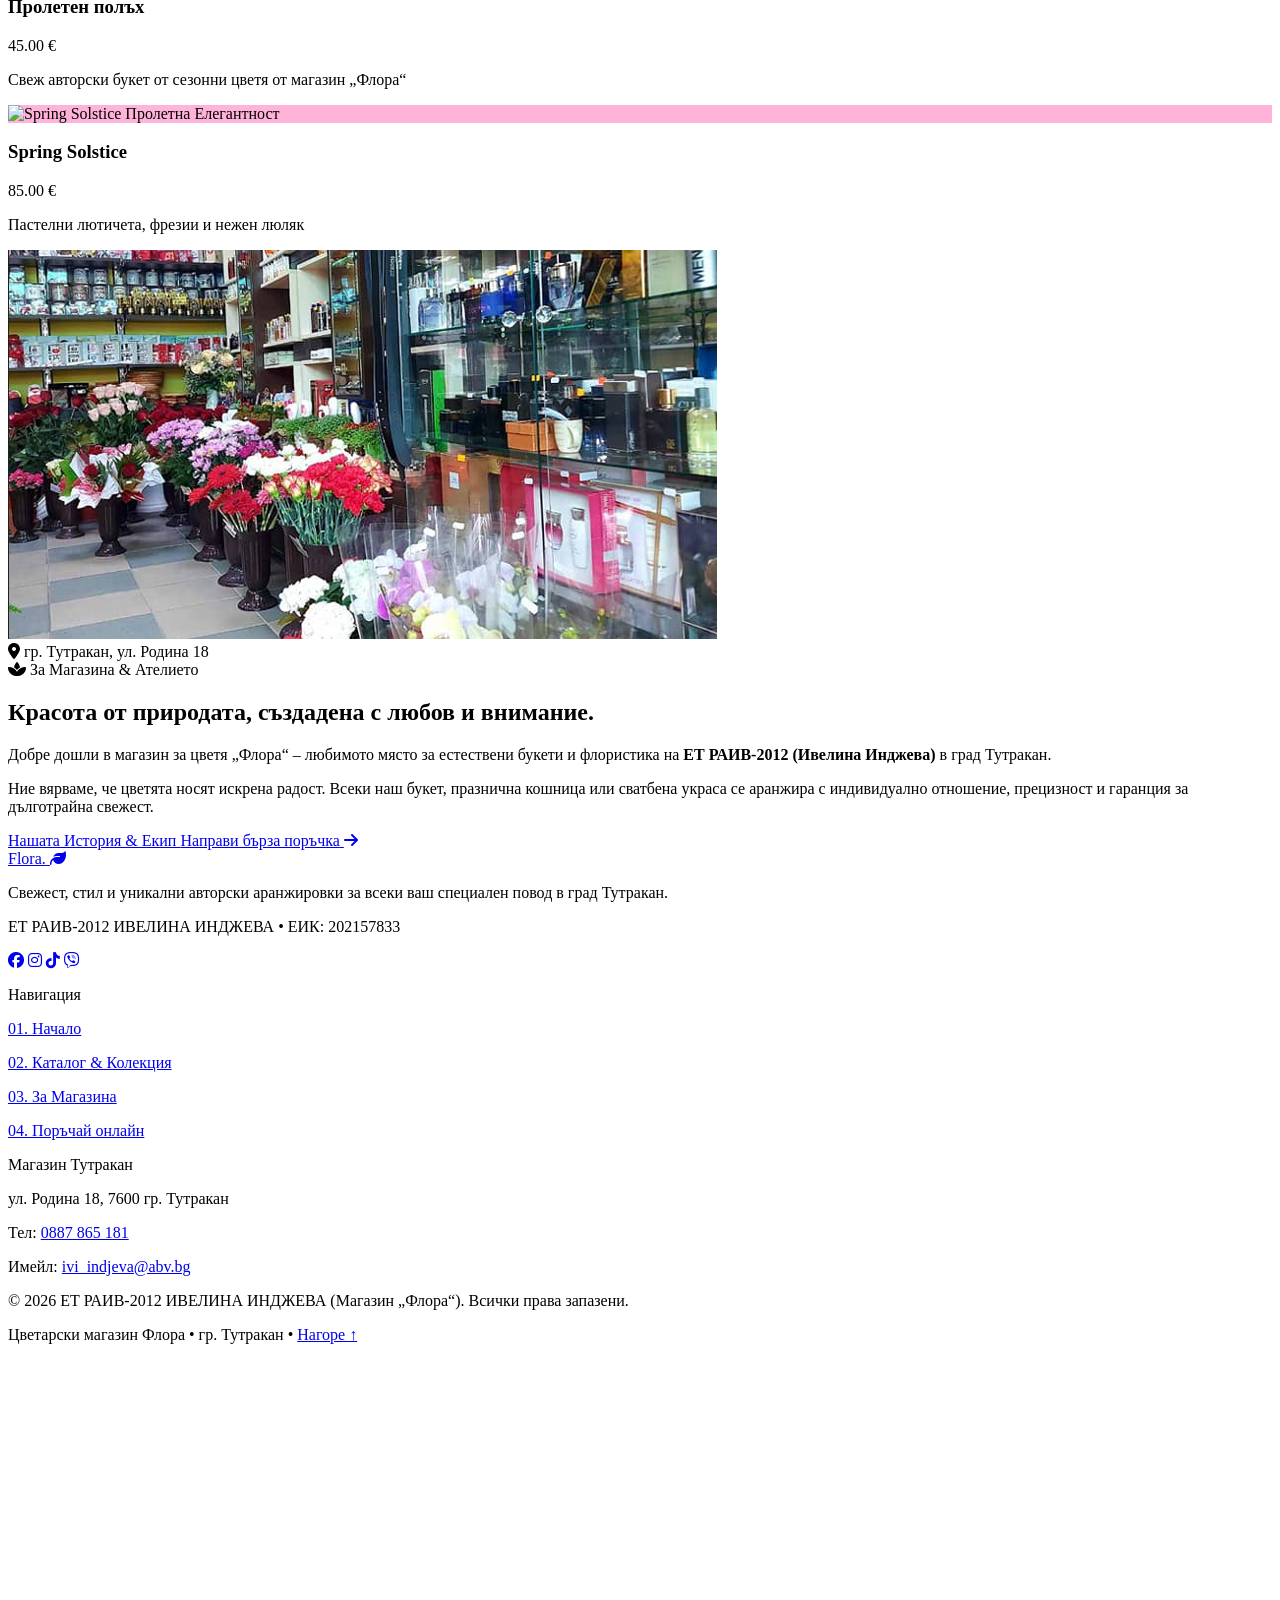
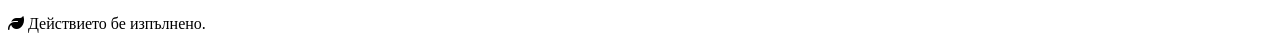
==== commit cd962186: "," ====
--- a/index.html
+++ b/index.html
@@ -67,66 +67,51 @@
     <div class="grain-overlay" aria-hidden="true"></div>
 
     <!-- ==========================================================================
-         TOP HEADER NAVIGATION
+         TOP HEADER NAVIGATION (Matches Mockup)
          ========================================================================== -->
-    <header class="fixed top-0 left-0 w-full px-4 sm:px-8 lg:px-12 py-3 sm:py-4 flex justify-between items-center z-40 transition-all duration-300 bg-flora-butter/95 backdrop-blur-md border-b border-flora-juniper/10 shadow-sm text-flora-midnight">
-        <!-- Logo (Anchor / Structure: Deep Juniper & Electric Coral Leaf) -->
-        <a href="#home" onclick="FloraApp.switchView('home')" class="logo font-serif italic text-xl sm:text-2xl md:text-3xl tracking-tight text-flora-juniper flex items-center gap-1.5 sm:gap-2 group">
+    <header class="fixed top-0 left-0 w-full px-4 sm:px-8 lg:px-12 h-14 sm:h-16 flex justify-between items-center z-40 transition-all duration-300 bg-[#F6EFF6] text-[#2E2431]">
+        <!-- Logo -->
+        <a href="#home" onclick="FloraApp.switchView('home')" class="logo font-serif italic text-2xl sm:text-[28px] text-[#2E2431] flex items-center gap-2 group tracking-tight">
             <span class="font-bold">Flora</span>
-            <span class="text-flora-coral group-hover:text-flora-apricot text-base sm:text-lg group-hover:rotate-12 transition-all"><i class="fa-solid fa-leaf"></i></span>
-            <span class="text-[9px] sm:text-[10px] font-sans tracking-wider sm:tracking-mega uppercase not-italic text-flora-juniper font-bold bg-flora-juniper/10 px-2 py-0.5 rounded-full border border-flora-juniper/25">Тутракан</span>
+            <img src="img/logo-flower.png" alt="Flora" class="w-4 h-4 sm:w-5 sm:h-5 object-contain">
+            <span class="text-[9px] sm:text-[10px] font-sans tracking-[0.25em] uppercase not-italic text-[#6E5A6C] font-semibold ml-0.5">ТУТРАКАН</span>
         </a>
 
         <!-- Desktop Navigation (Hidden on Mobile) -->
-        <nav class="hidden md:flex items-center gap-6 lg:gap-8 text-[12px] font-sans tracking-mega uppercase font-semibold text-flora-juniper">
-            <a href="#home" onclick="FloraApp.switchView('home')" class="hover-draw pb-0.5 hover:text-flora-coral transition-colors">Начало</a>
-            <a href="#catalog" onclick="FloraApp.switchView('catalog')" class="hover-draw pb-0.5 hover:text-flora-coral transition-colors">Колекция</a>
-            <a href="#about" onclick="FloraApp.switchView('about')" class="hover-draw pb-0.5 hover:text-flora-coral transition-colors">За Нас</a>
-            <a href="#contact" onclick="FloraApp.switchView('contact')" class="hover-draw pb-0.5 text-flora-coral hover:text-flora-apricot font-bold transition-colors">Поръчка</a>
+        <nav class="hidden md:flex items-center gap-7 lg:gap-10 text-[11px] lg:text-[12px] font-sans tracking-[0.2em] uppercase font-semibold text-[#4A3D4B]">
+            <a href="#home" onclick="FloraApp.switchView('home')" class="hover:text-[#C84B7E] transition-colors">Начало</a>
+            <a href="#catalog" onclick="FloraApp.switchView('catalog')" class="hover:text-[#C84B7E] transition-colors">Колекции</a>
+            <a href="#about" onclick="FloraApp.switchView('about')" class="hover:text-[#C84B7E] transition-colors">За Нас</a>
+            <a href="#contact" onclick="FloraApp.switchView('contact')" class="hover:text-[#C84B7E] transition-colors">Поръчка</a>
         </nav>
 
-        <!-- Right Action Triggers -->
-        <div class="flex items-center gap-2 sm:gap-4">
+        <!-- Right Action Triggers: Heart & Bag -->
+        <div class="flex items-center gap-3 sm:gap-4">
             <!-- Favorites Heart Trigger -->
             <button 
                 type="button" 
                 onclick="FloraApp.openFavoritesDrawer()" 
-                class="relative text-flora-juniper hover:text-flora-coral transition-colors w-9 h-9 sm:w-10 sm:h-10 flex items-center justify-center rounded-full hover:bg-flora-coral/10"
+                class="relative text-[#3D313F] hover:text-[#C84B7E] p-1.5 transition-colors flex items-center justify-center rounded-full hover:bg-black/5"
                 title="Преглед на запазени цветя"
                 aria-label="Запазени цветя"
             >
-                <i class="fa-regular fa-heart text-base sm:text-lg"></i>
-                <span id="favorites-count" class="hidden absolute top-1 right-1 bg-flora-coral text-white text-[9px] w-4 h-4 rounded-full items-center justify-center font-sans font-bold shadow-sm">0</span>
+                <svg class="w-5 h-5 sm:w-[22px] sm:h-[22px]" fill="none" stroke="currentColor" stroke-width="1.6" viewBox="0 0 24 24">
+                    <path stroke-linecap="round" stroke-linejoin="round" d="M21 8.25c0-2.485-2.099-4.5-4.688-4.5-1.935 0-3.597 1.126-4.312 2.733-.715-1.607-2.377-2.733-4.313-2.733C5.1 3.75 3 5.765 3 8.25c0 7.22 9 12 9 12s9-4.78 9-12z" />
+                </svg>
+                <span id="favorites-count" class="hidden absolute -top-0.5 -right-0.5 bg-[#C84B7E] text-white text-[9px] w-4 h-4 rounded-full items-center justify-center font-sans font-bold shadow-sm">0</span>
             </button>
 
-            <!-- Desktop Call Button -->
-            <a 
-                href="tel:+359887865181" 
-                class="hidden sm:inline-flex items-center gap-2 bg-flora-coral hover:bg-flora-apricot text-white text-[11px] font-bold uppercase tracking-wider py-2.5 px-4 lg:px-5 rounded-full shadow-md shadow-flora-coral/25 transition-all hover:scale-105"
+            <!-- Shopping Bag Trigger -->
+            <button 
+                type="button" 
+                onclick="FloraApp.switchView('contact')" 
+                class="relative text-[#3D313F] hover:text-[#C84B7E] p-1.5 transition-colors flex items-center justify-center rounded-full hover:bg-black/5"
+                title="Поръчка / Кошница"
+                aria-label="Поръчка"
             >
-                <i class="fa-solid fa-phone text-[10px]"></i>
-                <span>0887 865 181</span>
-            </a>
-
-            <!-- Mobile Quick Phone Call Icon -->
-            <a 
-                href="tel:+359887865181" 
-                class="sm:hidden w-9 h-9 rounded-full bg-flora-juniper/10 text-flora-juniper hover:bg-flora-coral hover:text-white flex items-center justify-center transition-colors"
-                title="Обади се"
-                aria-label="Обади се"
-            >
-                <i class="fa-solid fa-phone text-xs text-flora-coral"></i>
-            </a>
-
-            <!-- Mobile Menu Toggle Button (Visible ONLY on Mobile) -->
-            <button 
-                id="mobileMenuBtn" 
-                type="button" 
-                onclick="FloraApp.openMobileMenu()" 
-                class="md:hidden w-9 h-9 rounded-full bg-flora-coral text-white flex items-center justify-center shadow-md shadow-flora-coral/25 hover:bg-flora-apricot transition-colors"
-                aria-label="Отвори меню за мобилни устройства"
-            >
-                <i class="fa-solid fa-bars text-sm"></i>
+                <svg class="w-5 h-5 sm:w-[22px] sm:h-[22px]" fill="none" stroke="currentColor" stroke-width="1.6" viewBox="0 0 24 24">
+                    <path stroke-linecap="round" stroke-linejoin="round" d="M15.75 10.5V6a3.75 3.75 0 10-7.5 0v4.5m11.356-1.993l1.263 12c.07.665-.45 1.243-1.119 1.243H4.25c-.67 0-1.189-.578-1.119-1.243l1.263-12A1.125 1.125 0 015.513 7.5h12.974c.576 0 1.059.435 1.119 1.007z" />
+                </svg>
             </button>
         </div>
 
@@ -314,88 +299,90 @@
              ====================================================================== -->
         <div id="view-home" class="view active">
             
-            <!-- VIBRANT HERO SECTION (Deep Juniper & Floral Contrast) -->
-            <section class="relative min-h-[85vh] sm:min-h-[92vh] flex items-center justify-center pt-20 sm:pt-24 pb-12 sm:pb-16 overflow-hidden bg-flora-juniper">
-                <!-- High-Resolution Floral Background Image -->
+            <!-- HERO SECTION (Matches Mockup Exactly) -->
+            <section class="relative min-h-[90vh] sm:min-h-[94vh] flex items-center justify-center pt-24 sm:pt-28 pb-14 sm:pb-16 overflow-hidden bg-[#1E0F1C]">
+                <!-- High-Resolution Floral Background Image with Soft Ambient Vignette -->
                 <div class="absolute inset-0 z-0">
                     <img 
                         src="img/banner-flowers.jpg" 
-                        alt="Vibrant Blooming Flowers Banner - Flora Tutrakan" 
-                        class="w-full h-full object-cover object-center filter saturate-125 contrast-105 scale-105"
+                        alt="Флора Тутракан - Бутикови цветя и авторски букети" 
+                        class="w-full h-full object-cover object-center filter saturate-[1.12] contrast-[1.04]"
                         onerror="this.onerror=null; this.src='img/hero-vibrant.jpg';"
                     />
-                    <!-- Scrim overlay using Deep Juniper gradient -->
-                    <div class="absolute inset-0 bg-gradient-to-t from-flora-juniper via-flora-juniper/75 to-black/50 backdrop-blur-[0.5px]"></div>
+                    <!-- Soft luminous ambient vignette overlay matching the reference mockup -->
+                    <div class="absolute inset-0 bg-gradient-to-b from-[#1E0D1C]/25 via-[#160814]/42 to-[#12040E]/75 backdrop-blur-[0.3px]"></div>
+                    <div class="absolute inset-0 bg-[radial-gradient(circle_at_center,rgba(30,10,24,0.15)_0%,rgba(18,5,15,0.6)_100%)]"></div>
                 </div>
 
                 <!-- Floating Banner Content -->
                 <div class="relative z-10 max-w-5xl mx-auto px-4 sm:px-6 lg:px-8 text-center text-white flex flex-col items-center">
                     
-                    <!-- Notification Badge: Secondary Pop -->
-                    <div class="inline-flex items-center gap-2 bg-flora-butter/95 backdrop-blur-md text-flora-juniper px-3 sm:px-4 py-1.5 rounded-full shadow-lg border border-flora-apricot/60 mb-5 sm:mb-6 max-w-full">
-                        <span class="w-2 h-2 rounded-full bg-flora-apricot animate-pulse shrink-0"></span>
-                        <span class="text-[10px] sm:text-xs font-sans uppercase tracking-wider sm:tracking-mega font-bold text-flora-juniper truncate">
-                            Магазин за цветя „Флора“ &bull; гр. Тутракан
+                    <!-- Notification Badge: White Pill with Pink Bullets -->
+                    <div class="inline-flex items-center gap-2 bg-white/95 backdrop-blur-md text-[#2E2030] px-4 py-1 sm:py-1.5 rounded-full shadow-md border border-white/80 mb-5 sm:mb-6 max-w-full">
+                        <span class="w-1.5 h-1.5 rounded-full bg-[#E58CA3] shrink-0"></span>
+                        <span class="text-[9px] sm:text-[10.5px] font-sans uppercase tracking-[0.2em] font-bold text-[#342436] truncate">
+                            МАГАЗИН ЗА ЦВЕТЯ „ФЛОРА“ &bull; ГР. ТУТРАКАН
                         </span>
-                    </div>
-
-                    <!-- Main Editorial Title -->
-                    <h1 class="text-3xl xs:text-4xl sm:text-6xl md:text-7xl lg:text-8xl font-serif font-bold text-flora-butter tracking-tight drop-shadow-md mb-4 leading-tight break-words">
-                        Свежест, Стил & <br>
-                        <span class="italic font-serif font-normal bg-gradient-to-r from-flora-apricot via-flora-coral to-flora-butter bg-clip-text text-transparent">
+                        <span class="w-1.5 h-1.5 rounded-full bg-[#E58CA3] shrink-0"></span>
+                    </div>
+
+                    <!-- Main Editorial Title: Two Lines Matching Mockup -->
+                    <h1 class="text-3xl xs:text-4xl sm:text-6xl md:text-7xl lg:text-[76px] font-serif leading-[1.08] tracking-tight text-center mb-4">
+                        <span class="block font-bold text-white drop-shadow-[0_4px_16px_rgba(0,0,0,0.6)]">
+                            Свежест, Стил &amp;
+                        </span>
+                        <span class="block italic font-normal text-[#E5A8B6] drop-shadow-[0_4px_16px_rgba(0,0,0,0.6)] mt-1 sm:mt-2">
                             Цветно Вдъхновение
                         </span>
                     </h1>
 
-                    <p class="max-w-2xl text-sm sm:text-lg md:text-xl text-flora-butter/90 font-sans font-light leading-relaxed mb-6 sm:mb-8 drop-shadow px-2">
+                    <p class="max-w-2xl text-xs sm:text-sm md:text-base text-white/90 font-sans font-normal leading-relaxed mb-7 sm:mb-8 drop-shadow-[0_2px_8px_rgba(0,0,0,0.6)] px-4 text-center">
                         Уникални авторски букети, сватбена флористика и свежи аранжировки, ръчно изработени с любов в град Тутракан.
                     </p>
 
-                    <!-- Primary CTAs -->
-                    <div class="flex flex-col sm:flex-row items-center gap-3.5 sm:gap-4 w-full sm:w-auto px-2">
+                    <!-- Primary Pill Outline CTA with Attached Botanical Sprig -->
+                    <div class="relative inline-flex items-center group mt-1">
                         <a 
                             href="#catalog" 
                             onclick="FloraApp.switchView('catalog')" 
-                            class="w-full sm:w-auto bg-flora-coral hover:bg-flora-apricot text-white text-xs sm:text-sm uppercase tracking-mega font-bold py-3.5 sm:py-4 px-6 sm:px-8 rounded-full shadow-xl shadow-flora-coral/40 transition-all hover:scale-105 flex items-center justify-center gap-2 border border-flora-coral hover:border-flora-apricot"
+                            class="relative z-10 bg-[#1A0B16]/40 hover:bg-[#1A0B16]/65 backdrop-blur-md text-white text-[11px] sm:text-xs font-sans uppercase tracking-[0.2em] font-semibold py-2.5 sm:py-3 px-8 sm:px-9 rounded-full border border-white/85 shadow-lg transition-all duration-300 group-hover:scale-105 group-hover:border-white flex items-center gap-2"
                         >
-                            <span>Разгледай Каталога</span>
-                            <i class="fa-solid fa-arrow-right text-xs"></i>
+                            <span>РАЗГЛЕДАЙ КАТАЛОГА</span>
+                            <span class="text-xs">&rarr;</span>
                         </a>
-
-                        <a 
-                            href="#contact" 
-                            onclick="FloraApp.switchView('contact')" 
-                            class="w-full sm:w-auto bg-flora-butter hover:bg-flora-apricot text-flora-juniper hover:text-flora-juniper text-xs sm:text-sm uppercase tracking-mega font-bold py-3.5 sm:py-4 px-6 sm:px-8 rounded-full shadow-lg transition-all hover:scale-105 flex items-center justify-center gap-2 border border-flora-butter"
-                        >
-                            <i class="fa-solid fa-wand-magic-sparkles text-flora-coral"></i>
-                            <span>Поръчай Букет</span>
-                        </a>
-                    </div>
-
-                </div>
-
-                <!-- Scroll Down Hint (Desktop only) -->
-                <a href="#home-curated" class="hidden sm:flex absolute bottom-3 left-1/2 -translate-x-1/2 text-flora-butter/80 hover:text-flora-butter text-[10px] uppercase tracking-mega flex-col items-center gap-1 transition-colors">
-                    <span class="font-semibold">Разгледай още</span>
-                    <i class="fa-solid fa-chevron-down text-xs animate-bounce"></i>
+                        <!-- Botanical Sprig Accent on Right Edge -->
+                        <img 
+                            src="img/cta-sprig.png" 
+                            alt="" 
+                            aria-hidden="true" 
+                            class="absolute -right-5 -top-2 w-11 h-12 pointer-events-none z-20 object-contain drop-shadow-md group-hover:rotate-6 transition-transform duration-300"
+                        />
+                    </div>
+
+                </div>
+
+                <!-- Scroll Down Hint -->
+                <a href="#home-curated" class="hidden sm:flex absolute bottom-4 left-1/2 -translate-x-1/2 text-white/70 hover:text-white text-[10px] uppercase tracking-[0.22em] font-medium flex-col items-center gap-1 transition-colors">
+                    <span>РАЗГЛЕДАЙ ОЩЕ</span>
+                    <i class="fa-solid fa-chevron-down text-[10px] animate-bounce"></i>
                 </a>
             </section>
 
-            <!-- Vibrant Botanical Gradient Promo Banner Marquee -->
-            <div class="bg-gradient-to-r from-flora-apricot via-flora-coral to-flora-apricot py-3 text-white overflow-hidden shadow-inner select-none border-y border-white/20">
-                <div class="animate-marquee whitespace-nowrap text-xs uppercase tracking-wider sm:tracking-mega flex items-center gap-6 sm:gap-8 font-sans font-bold">
-                    <span>&bull; СВЕЖИ ЦВЕТЯ &ndash; ГР. ТУТРАКАН</span>
-                    <span>&bull; БУТИКОВИ БУКЕТИ</span>
-                    <span>&bull; СВАТБЕНА ФЛОРИСТИКА</span>
-                    <span>&bull; ЕТ РАИВ-2012 ИВЕЛИНА ИНДЖЕВА</span>
-                    <span>&bull; ЖИВИ САКСИЙНИ ОРХИДЕИ</span>
-                    <span>&bull; БЪРЗА ЛОКАЛНА ДОСТАВКА</span>
-                    <span>&bull; СВЕЖИ ЦВЕТЯ &ndash; ГР. ТУТРАКАН</span>
-                    <span>&bull; БУТИКОВИ БУКЕТИ</span>
-                    <span>&bull; СВАТБЕНА ФЛОРИСТИКА</span>
-                    <span>&bull; ЕТ РАИВ-2012 ИВЕЛИНА ИНДЖЕВА</span>
-                    <span>&bull; ЖИВИ САКСИЙНИ ОРХИДЕИ</span>
-                    <span>&bull; БЪРЗА ЛОКАЛНА ДОСТАВКА</span>
+            <!-- Marquee Promo Bar in Deep Wine matching mockup -->
+            <div class="bg-[#240614] py-3 text-white overflow-hidden shadow-inner select-none border-t border-[#4A122E]/40">
+                <div class="animate-marquee whitespace-nowrap text-[11px] sm:text-xs uppercase tracking-[0.22em] flex items-center gap-8 font-sans font-semibold">
+                    <span class="flex items-center gap-2"><span class="text-[#E58CA3]">&bull;</span> СВЕЖИ ЦВЕТЯ &ndash; ГР. ТУТРАКАН</span>
+                    <span class="flex items-center gap-2"><span class="text-[#E58CA3]">&bull;</span> БУТИКОВИ БУКЕТИ</span>
+                    <span class="flex items-center gap-2"><span class="text-[#E58CA3]">&bull;</span> СВАТБЕНА ФЛОРИСТИКА</span>
+                    <span class="flex items-center gap-2"><span class="text-[#E58CA3]">&bull;</span> ЕТ РАИВ-2012 ИВЕЛИНА ИНДЖЕВА</span>
+                    <span class="flex items-center gap-2"><span class="text-[#E58CA3]">&bull;</span> ЖИВИ САКСИЙНИ ОРХИДЕИ</span>
+                    <span class="flex items-center gap-2"><span class="text-[#E58CA3]">&bull;</span> БЪРЗА ЛОКАЛНА ДОСТАВКА</span>
+                    <span class="flex items-center gap-2"><span class="text-[#E58CA3]">&bull;</span> СВЕЖИ ЦВЕТЯ &ndash; ГР. ТУТРАКАН</span>
+                    <span class="flex items-center gap-2"><span class="text-[#E58CA3]">&bull;</span> БУТИКОВИ БУКЕТИ</span>
+                    <span class="flex items-center gap-2"><span class="text-[#E58CA3]">&bull;</span> СВАТБЕНА ФЛОРИСТИКА</span>
+                    <span class="flex items-center gap-2"><span class="text-[#E58CA3]">&bull;</span> ЕТ РАИВ-2012 ИВЕЛИНА ИНДЖЕВА</span>
+                    <span class="flex items-center gap-2"><span class="text-[#E58CA3]">&bull;</span> ЖИВИ САКСИЙНИ ОРХИДЕИ</span>
+                    <span class="flex items-center gap-2"><span class="text-[#E58CA3]">&bull;</span> БЪРЗА ЛОКАЛНА ДОСТАВКА</span>
                 </div>
             </div>
 
--- a/css/flora.css
+++ b/css/flora.css
@@ -46,35 +46,28 @@
 }
 
 /* ==========================================================================
-   HEADER VINE GARLAND DIVIDER BORDER
-   Botanical blush rose & leaf garland along the line separating header & banner
+   HEADER BOTANICAL VINE GARLAND DIVIDER (Matches Mockup)
+   The vine garland sits along the bottom edge of the header, filled with the
+   header background (#F6EFF6) above, and softly blending into the banner below.
    ========================================================================== */
 .header-vine-border {
     position: absolute;
-    bottom: -16px;
+    top: calc(100% - 2px);
     left: 0;
     width: 100%;
-    height: 34px;
-    background-image: url('../img/rose-garland.png');
+    height: 48px;
+    background-image: url('../img/header-wavy-border.png');
     background-repeat: repeat-x;
     background-size: auto 100%;
-    background-position: center;
+    background-position: top center;
     pointer-events: none;
-    z-index: 50;
-    filter: drop-shadow(0 2px 4px rgba(48, 36, 58, 0.12));
+    z-index: 30;
 }
 
 @media (min-width: 640px) {
     .header-vine-border {
-        bottom: -20px;
-        height: 40px;
-    }
-}
-
-@media (min-width: 1024px) {
-    .header-vine-border {
-        bottom: -22px;
-        height: 46px;
+        top: calc(100% - 26px);
+        height: 56px;
     }
 }
 
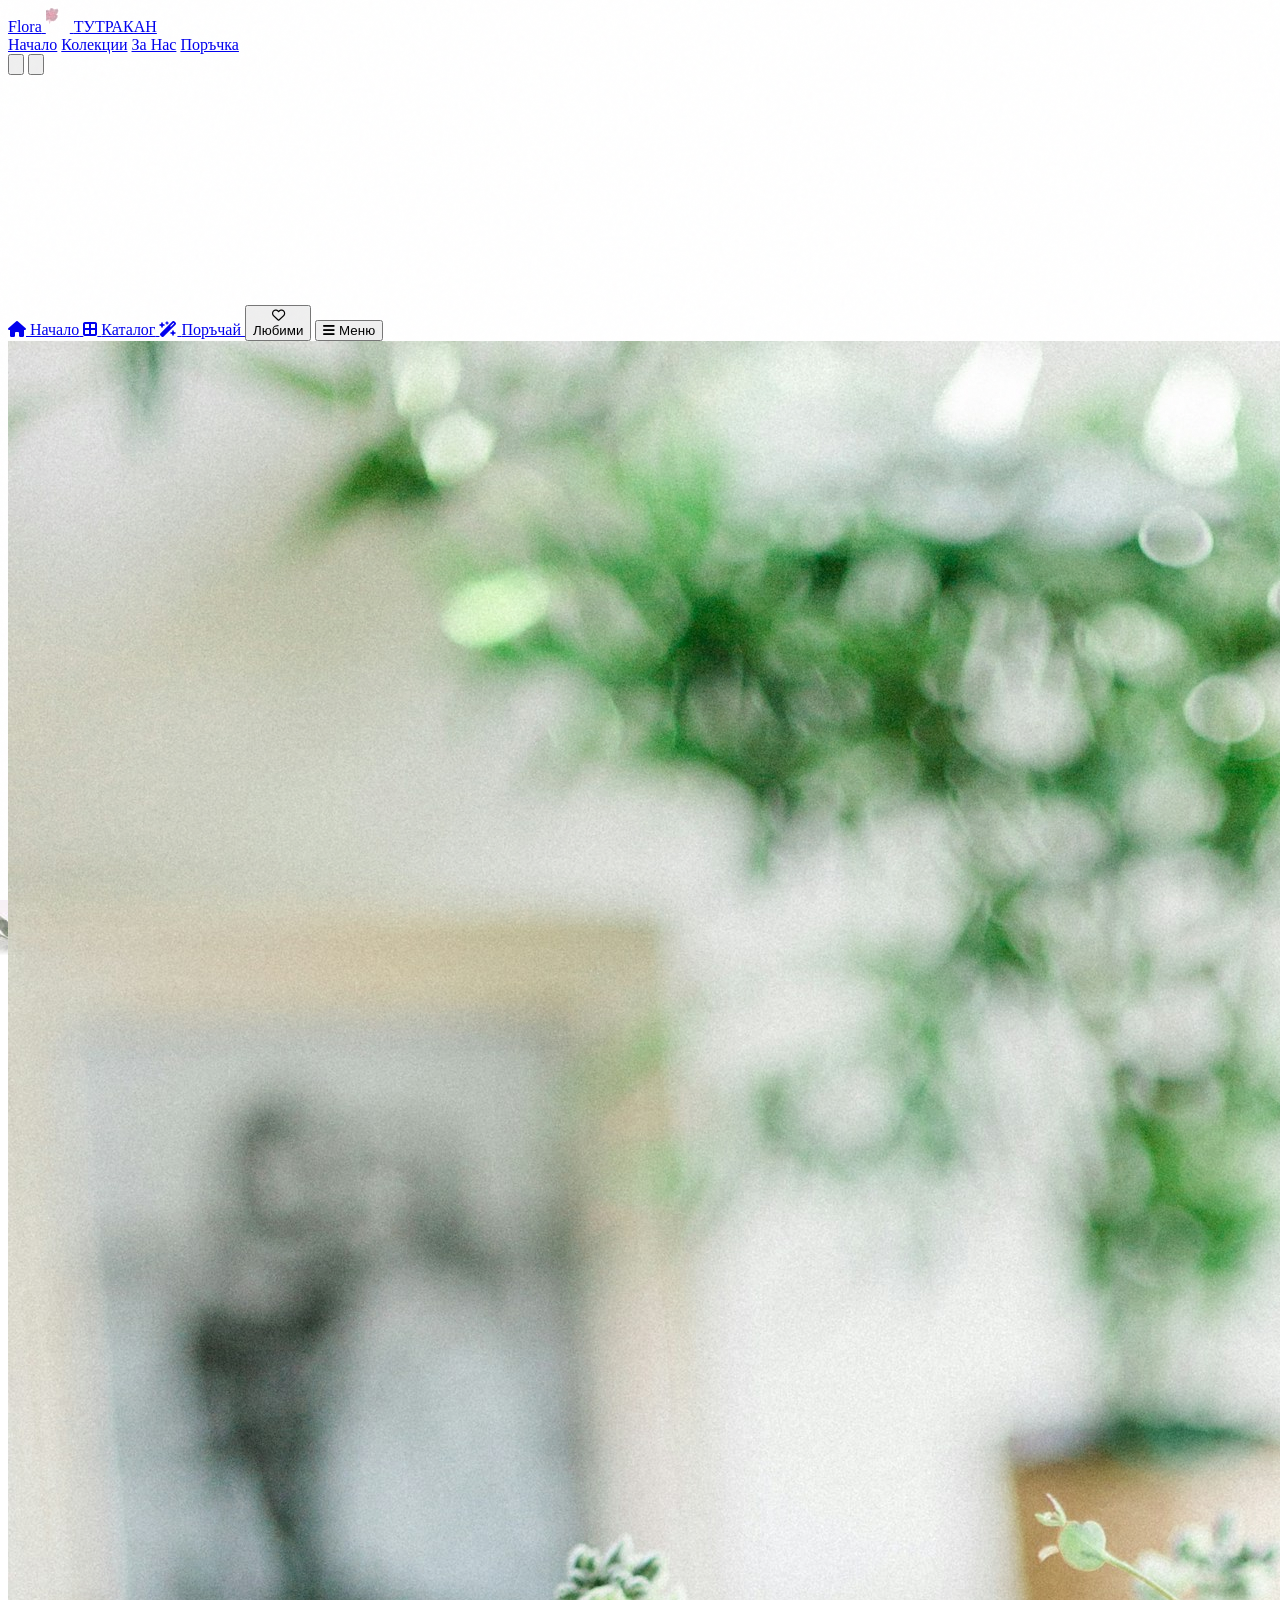
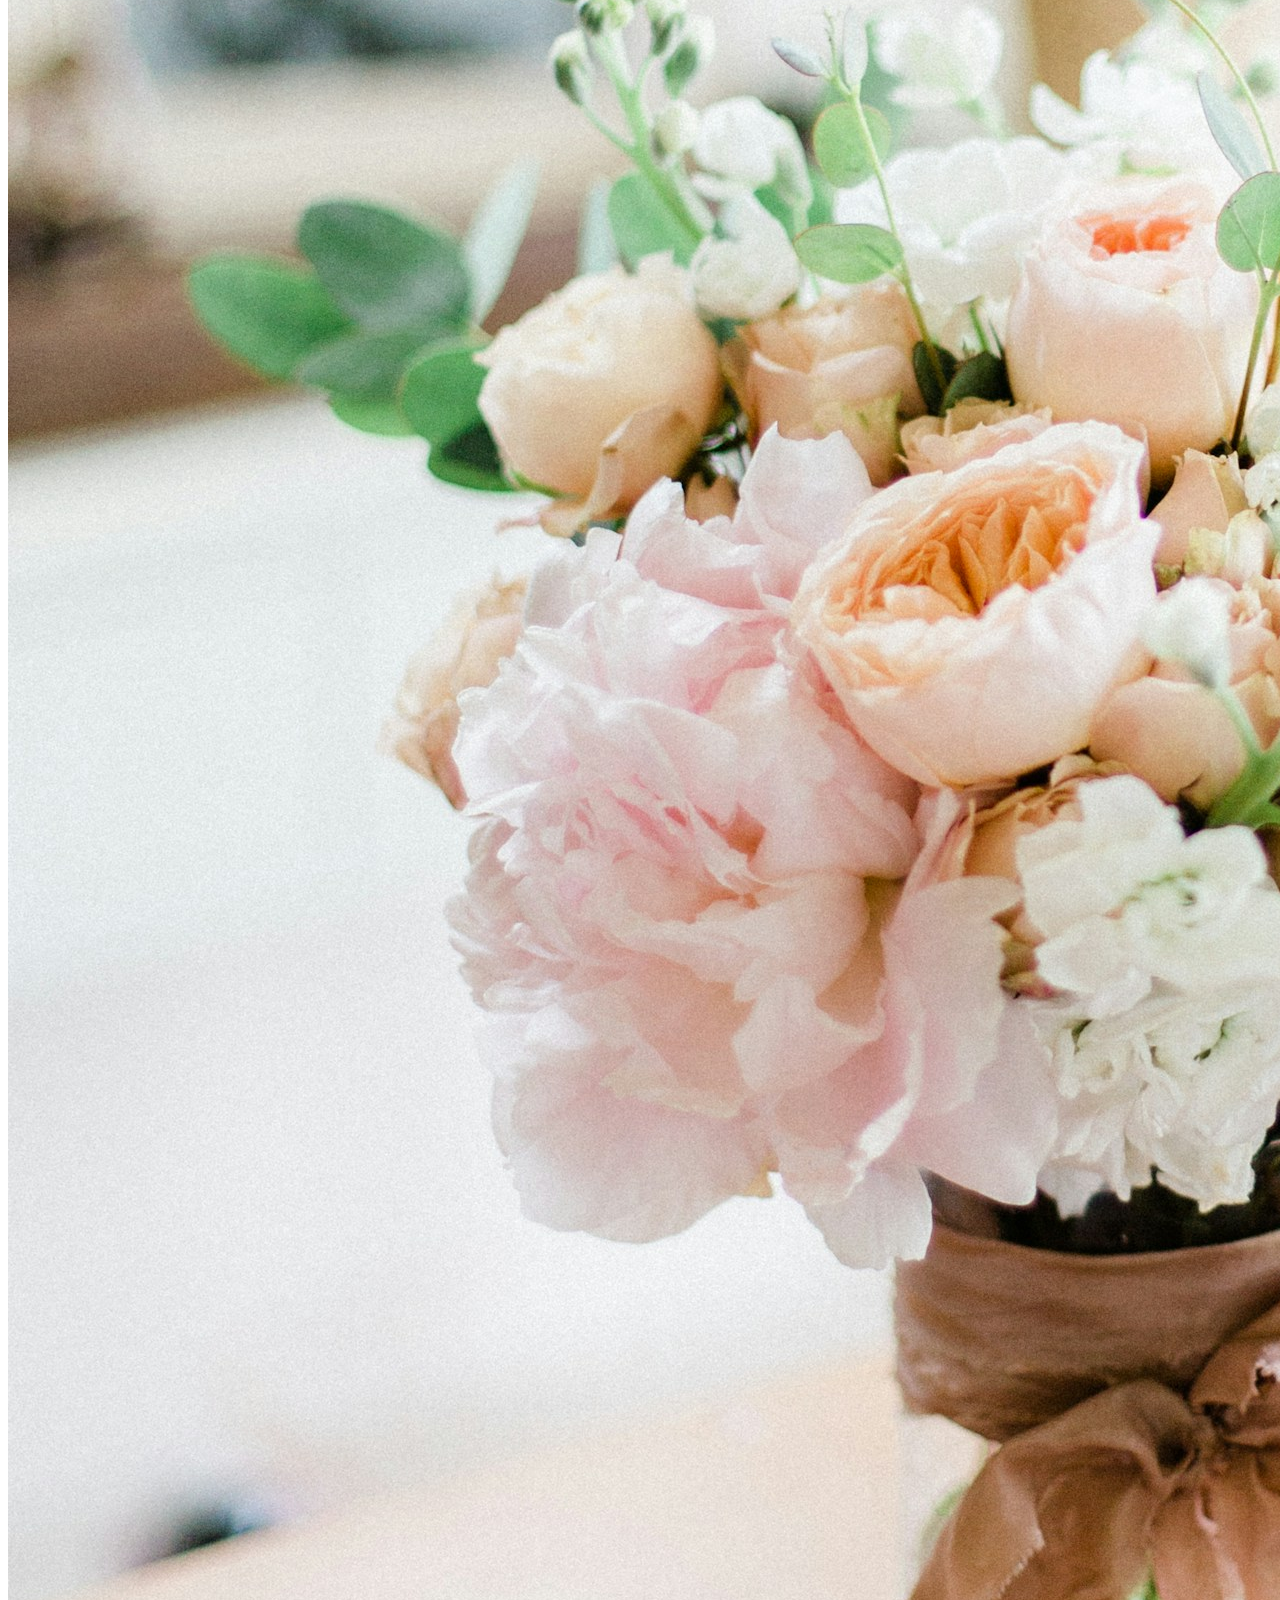
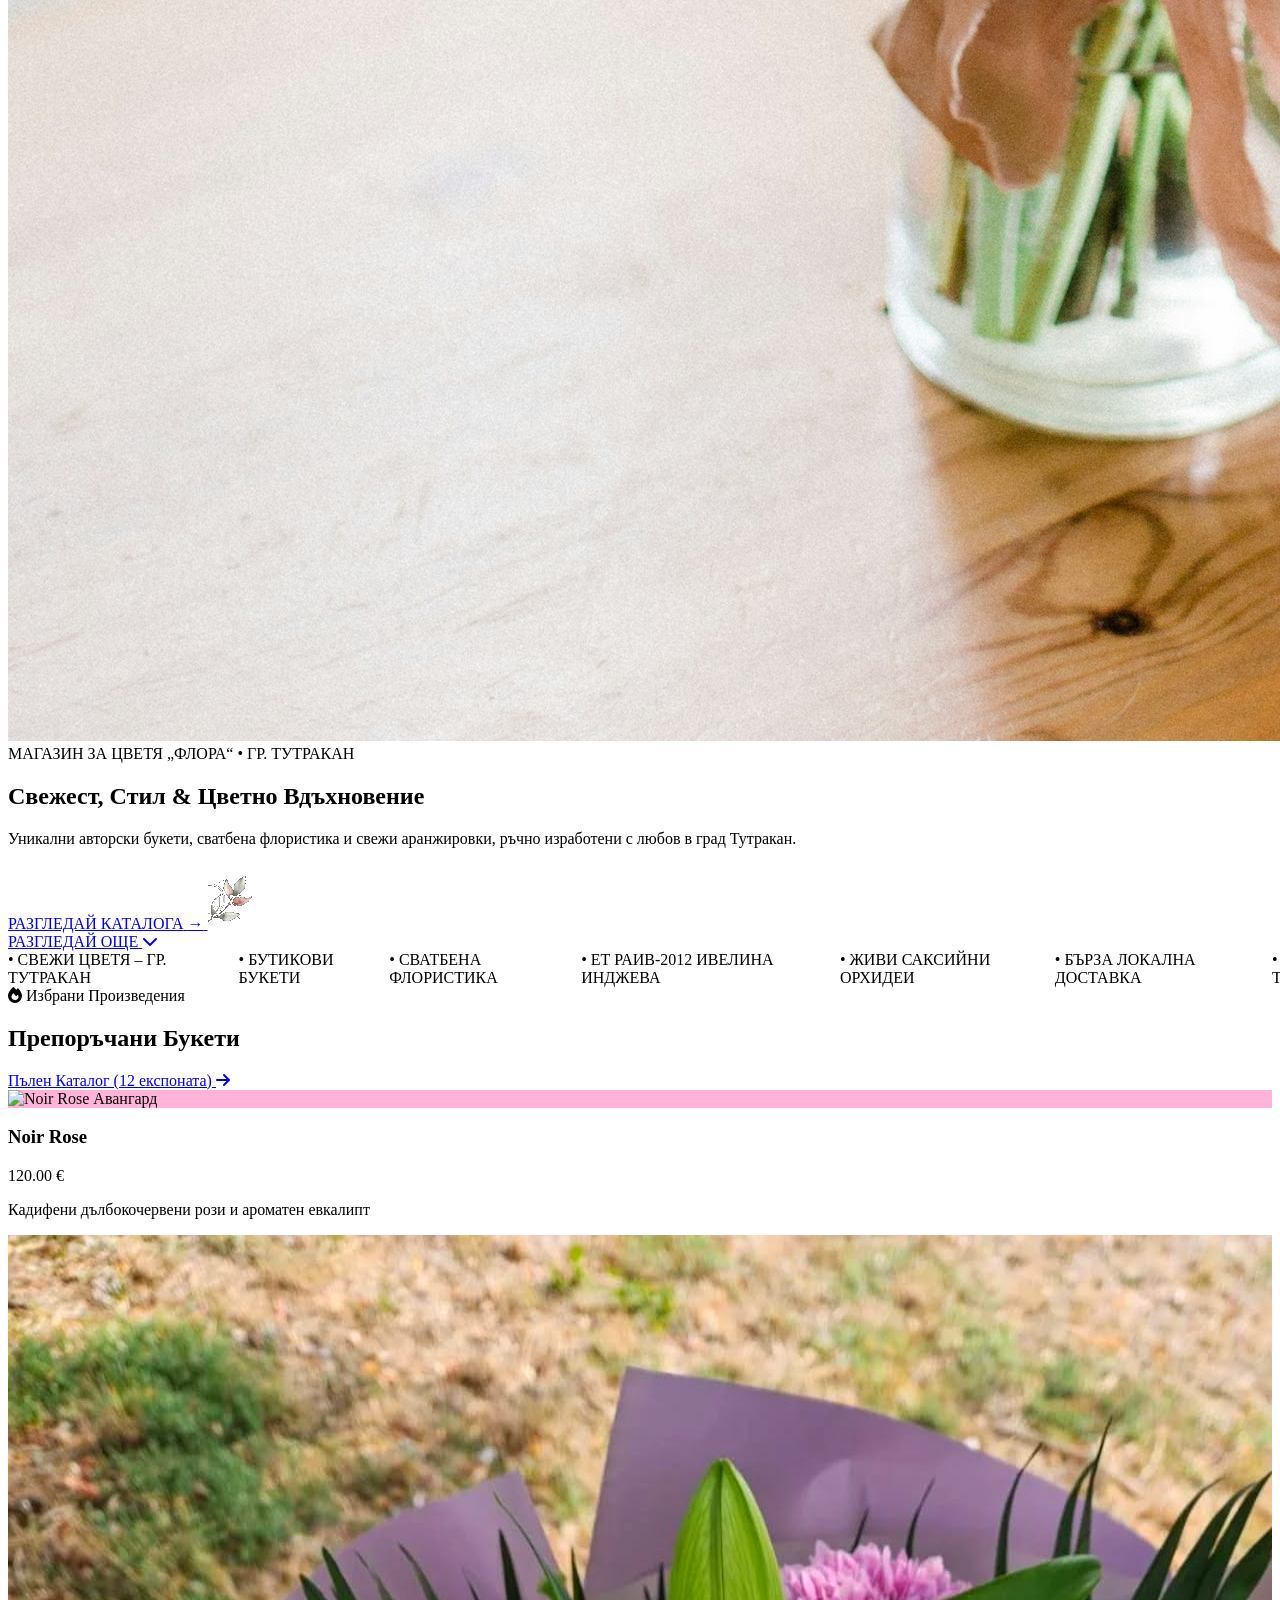
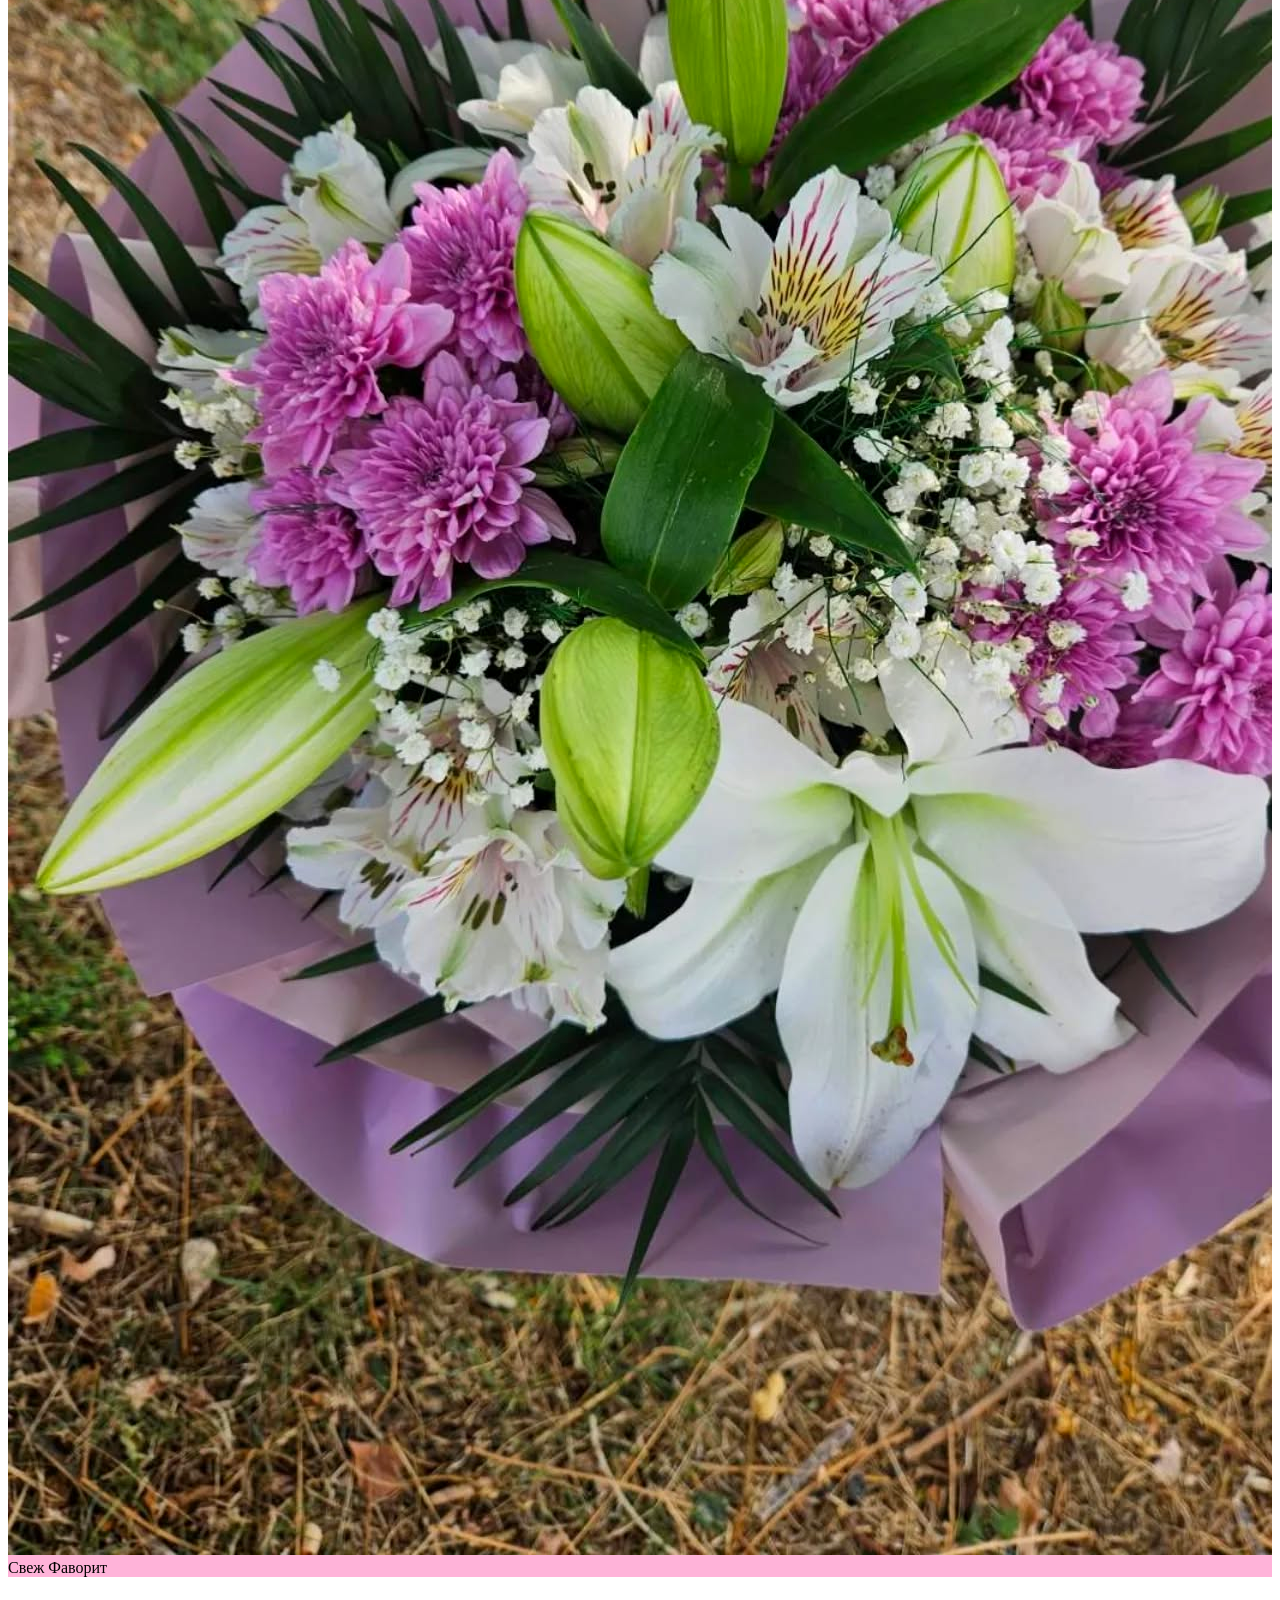
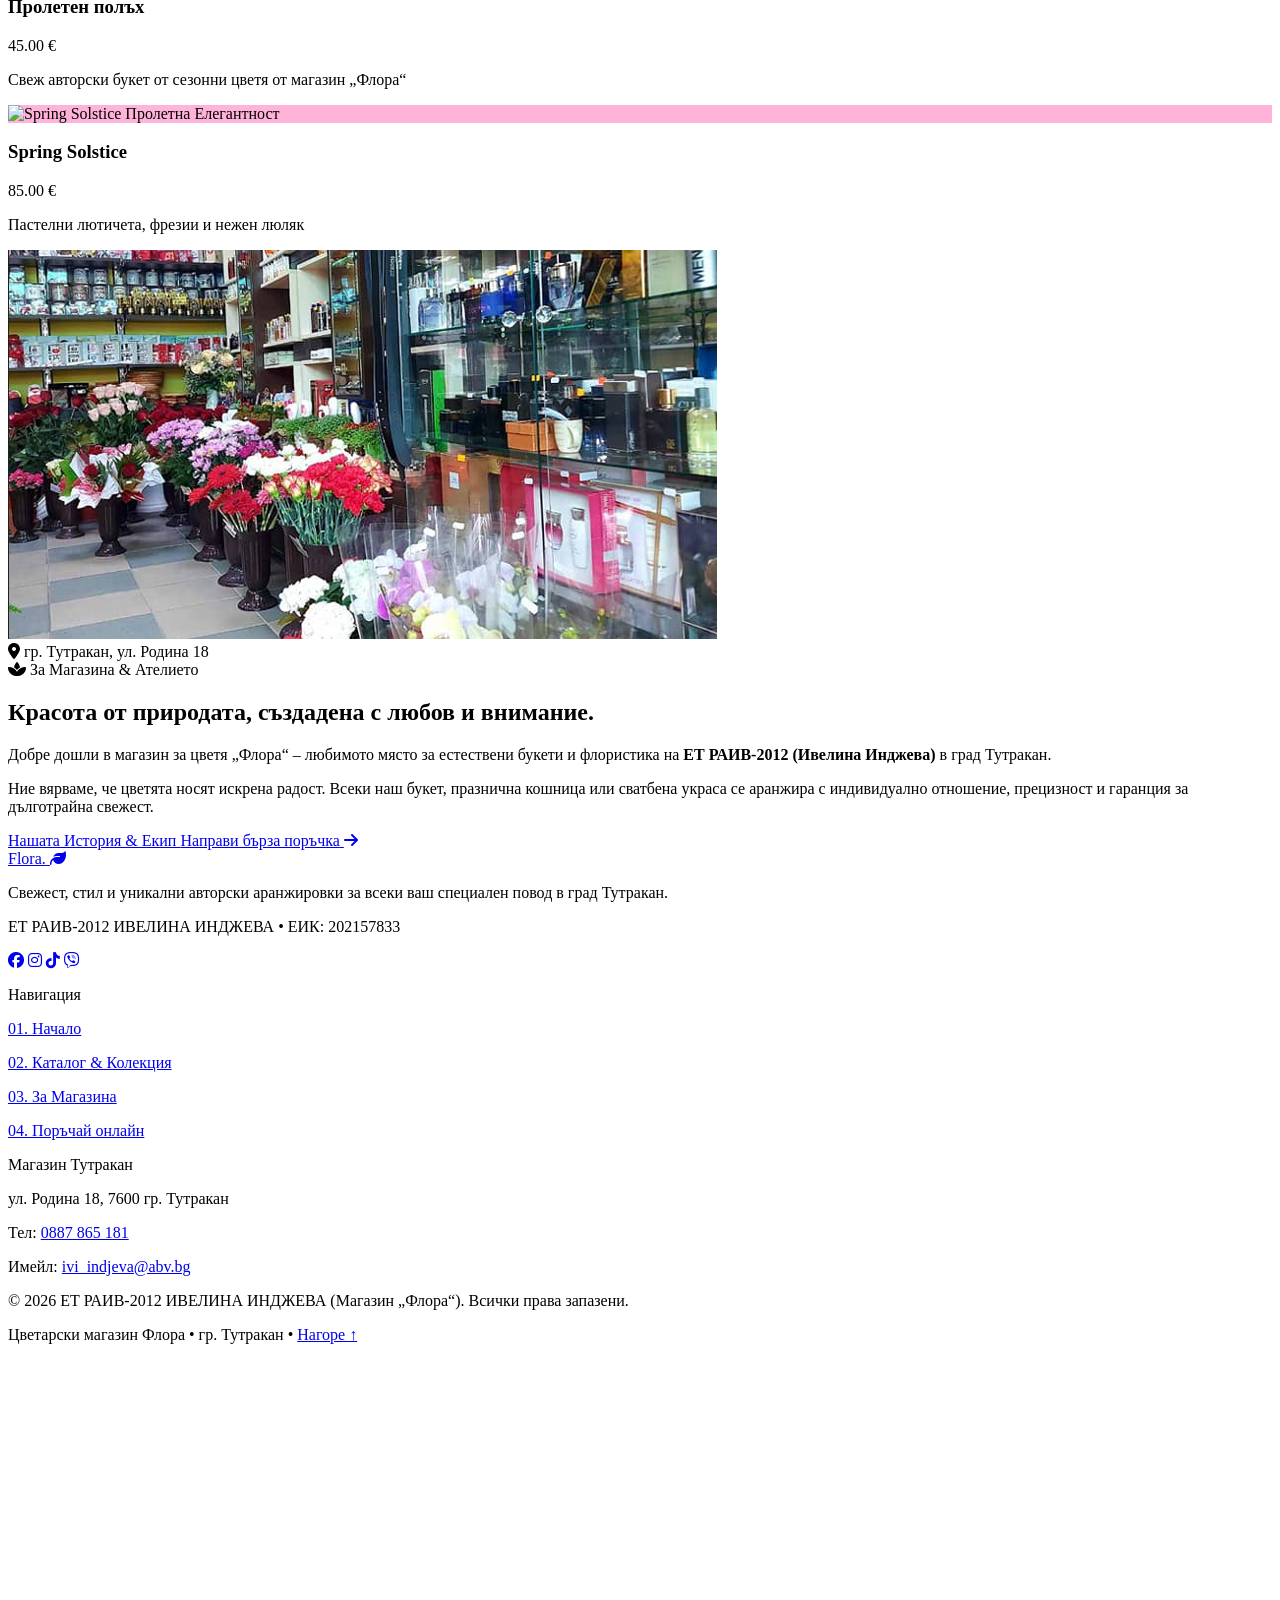
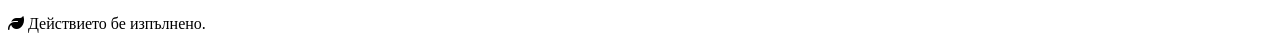
==== commit e253d1c7: "," ====
--- a/index.html
+++ b/index.html
@@ -98,7 +98,7 @@
                 <svg class="w-5 h-5 sm:w-[22px] sm:h-[22px]" fill="none" stroke="currentColor" stroke-width="1.6" viewBox="0 0 24 24">
                     <path stroke-linecap="round" stroke-linejoin="round" d="M21 8.25c0-2.485-2.099-4.5-4.688-4.5-1.935 0-3.597 1.126-4.312 2.733-.715-1.607-2.377-2.733-4.313-2.733C5.1 3.75 3 5.765 3 8.25c0 7.22 9 12 9 12s9-4.78 9-12z" />
                 </svg>
-                <span id="favorites-count" class="hidden absolute -top-0.5 -right-0.5 bg-[#C84B7E] text-white text-[9px] w-4 h-4 rounded-full items-center justify-center font-sans font-bold shadow-sm">0</span>
+                <span id="favorites-count" class="hidden absolute -top-0.5 -right-0.5 bg-[#C84B7E] text-white text-[9px] w-4 h-4 rounded-full flex items-center justify-center font-sans font-bold shadow-sm">0</span>
             </button>
 
             <!-- Shopping Bag Trigger -->
@@ -115,8 +115,8 @@
             </button>
         </div>
 
-        <!-- Botanical Vine Garland Divider Border (Along line separating header & banner) -->
-        <div class="header-vine-border" aria-hidden="true"></div>
+        <!-- Botanical Vine Garland Divider Border (Fixed Positioning) -->
+        <div class="header-vine-border absolute left-0 top-full w-full pointer-events-none" aria-hidden="true"></div>
     </header>
 
     <!-- ==========================================================================
--- a/css/flora.css
+++ b/css/flora.css
@@ -46,28 +46,25 @@
 }
 
 /* ==========================================================================
-   HEADER BOTANICAL VINE GARLAND DIVIDER (Matches Mockup)
-   The vine garland sits along the bottom edge of the header, filled with the
-   header background (#F6EFF6) above, and softly blending into the banner below.
+   HEADER BOTANICAL VINE GARLAND DIVIDER
    ========================================================================== */
 .header-vine-border {
     position: absolute;
-    top: calc(100% - 2px);
+    top: 100%; /* Positions it directly below the bottom edge of the header */
     left: 0;
     width: 100%;
-    height: 48px;
+    height: 48px; /* Adjust this to the actual height of your border image */
     background-image: url('../img/header-wavy-border.png');
     background-repeat: repeat-x;
     background-size: auto 100%;
     background-position: top center;
     pointer-events: none;
-    z-index: 30;
+    z-index: -1; /* Place it slightly behind the header so it doesn't overlap text */
 }
 
 @media (min-width: 640px) {
     .header-vine-border {
-        top: calc(100% - 26px);
-        height: 56px;
+        height: 56px; /* Adjust height for larger screens if necessary */
     }
 }
 
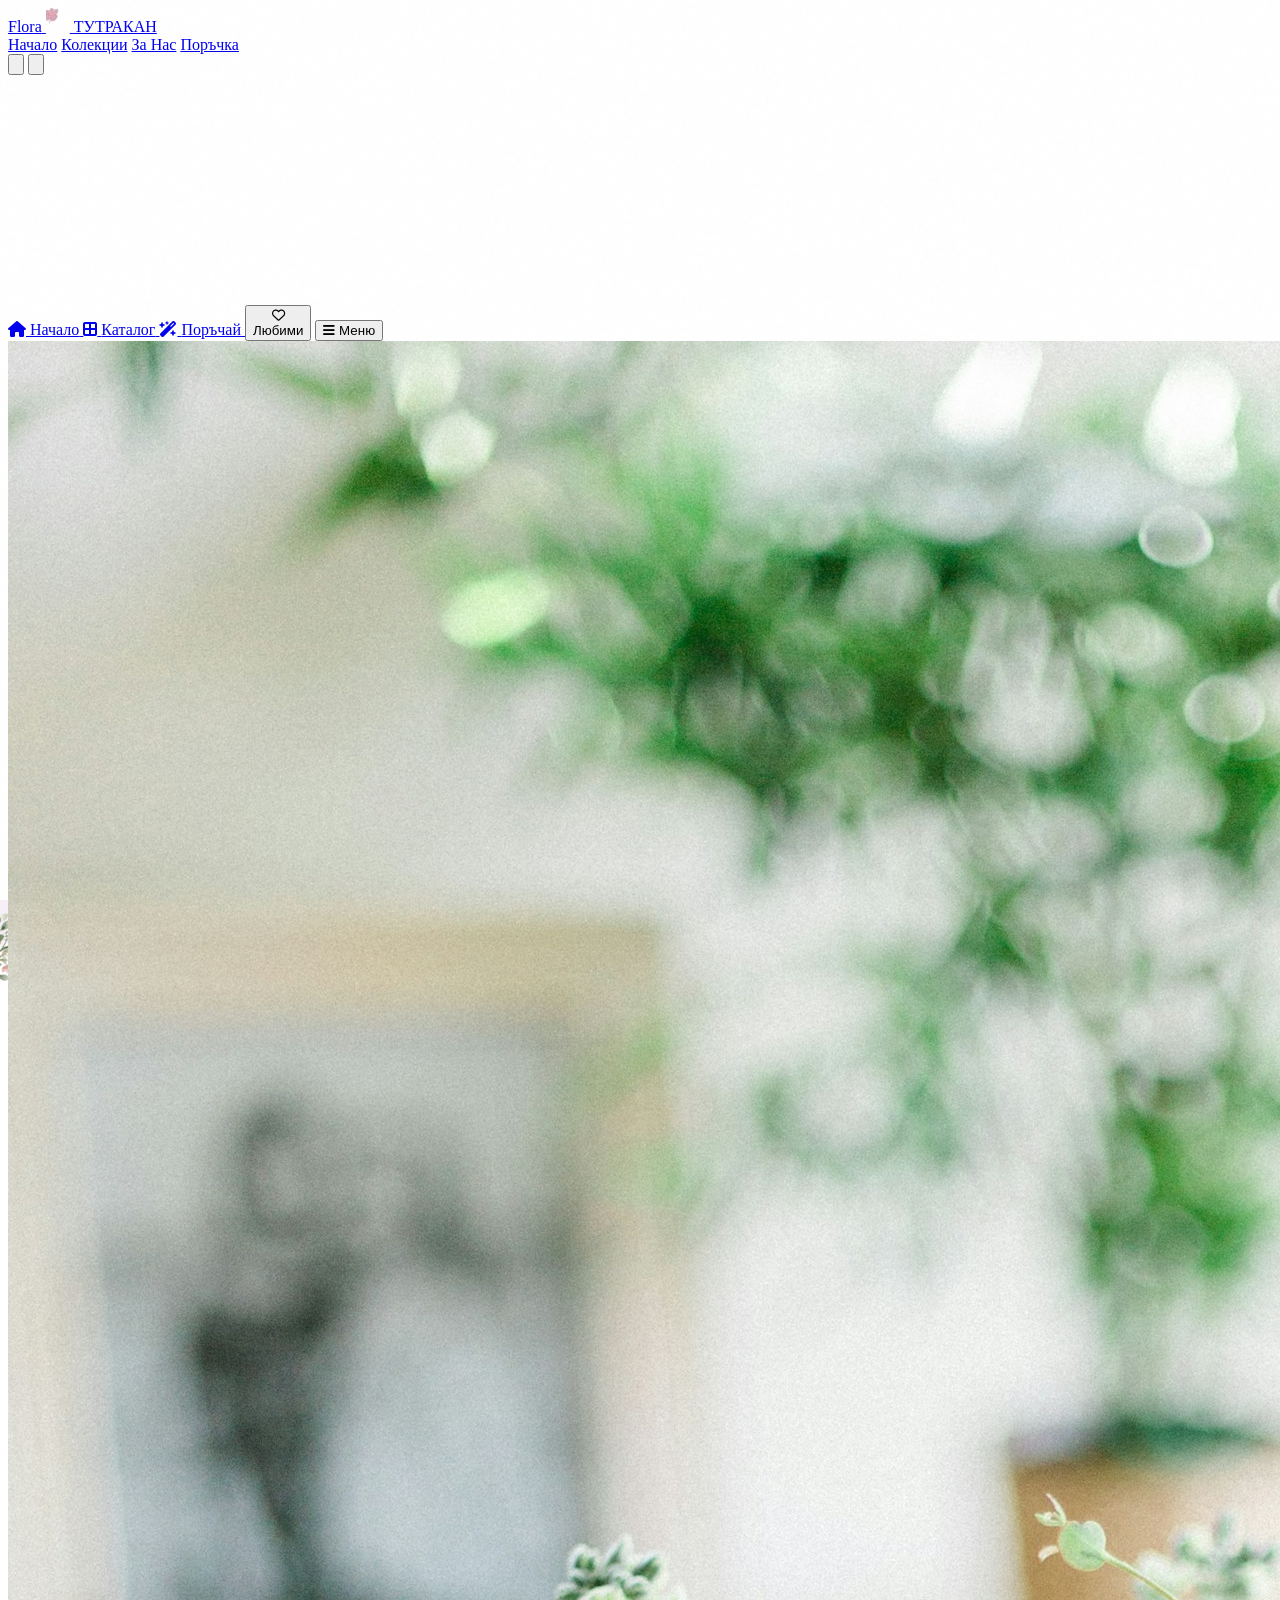
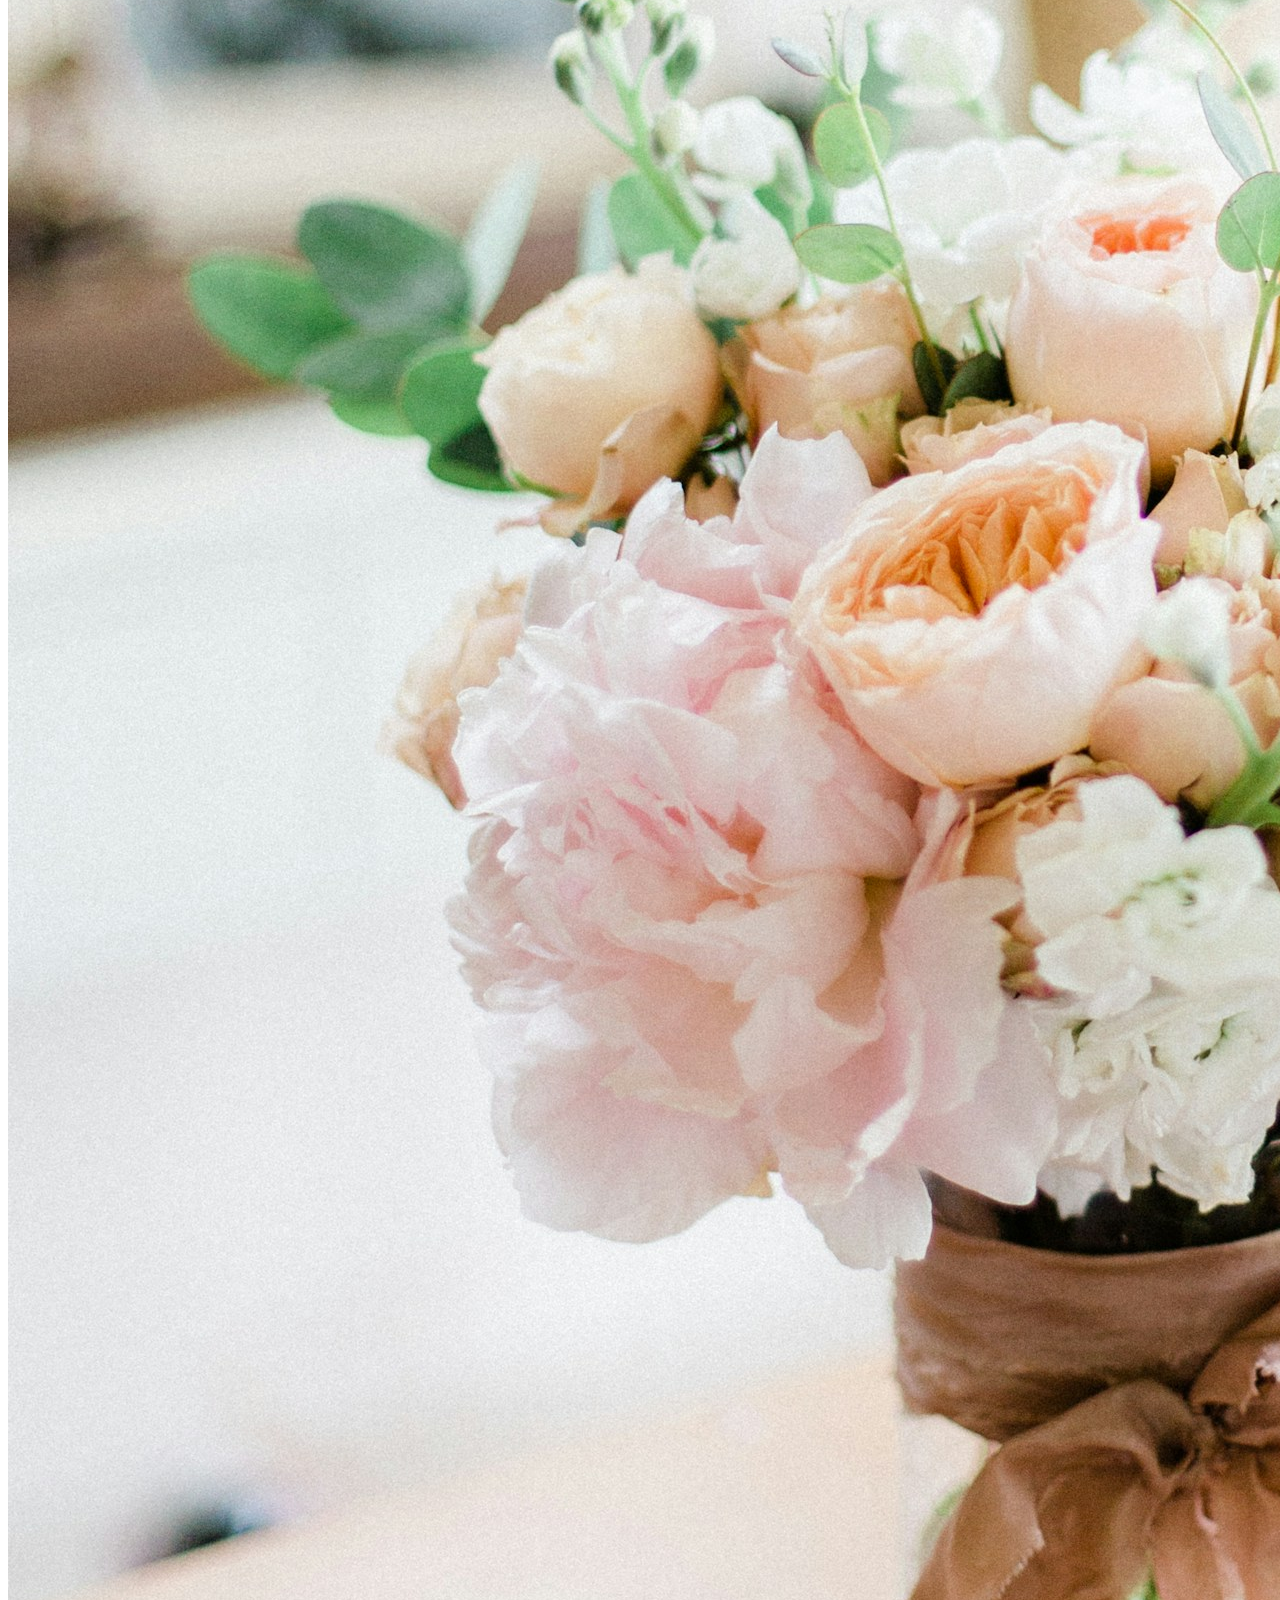
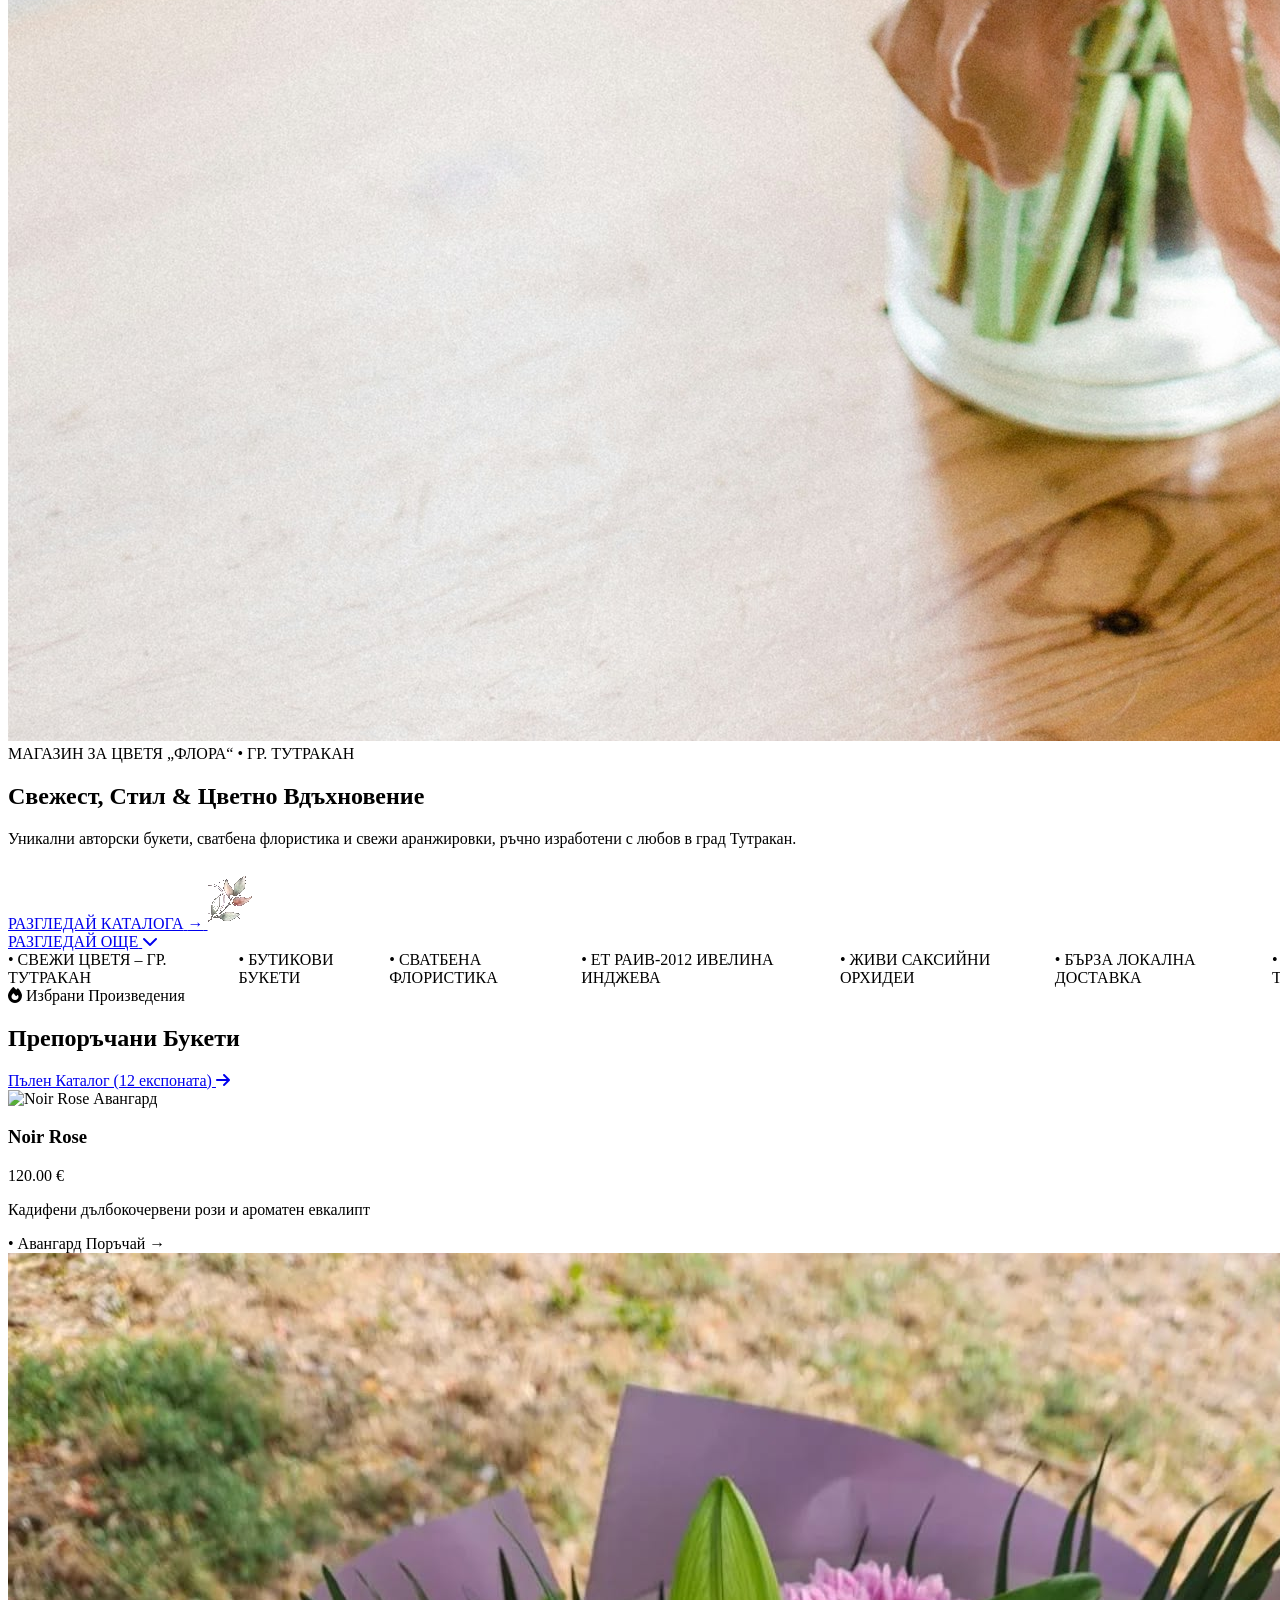
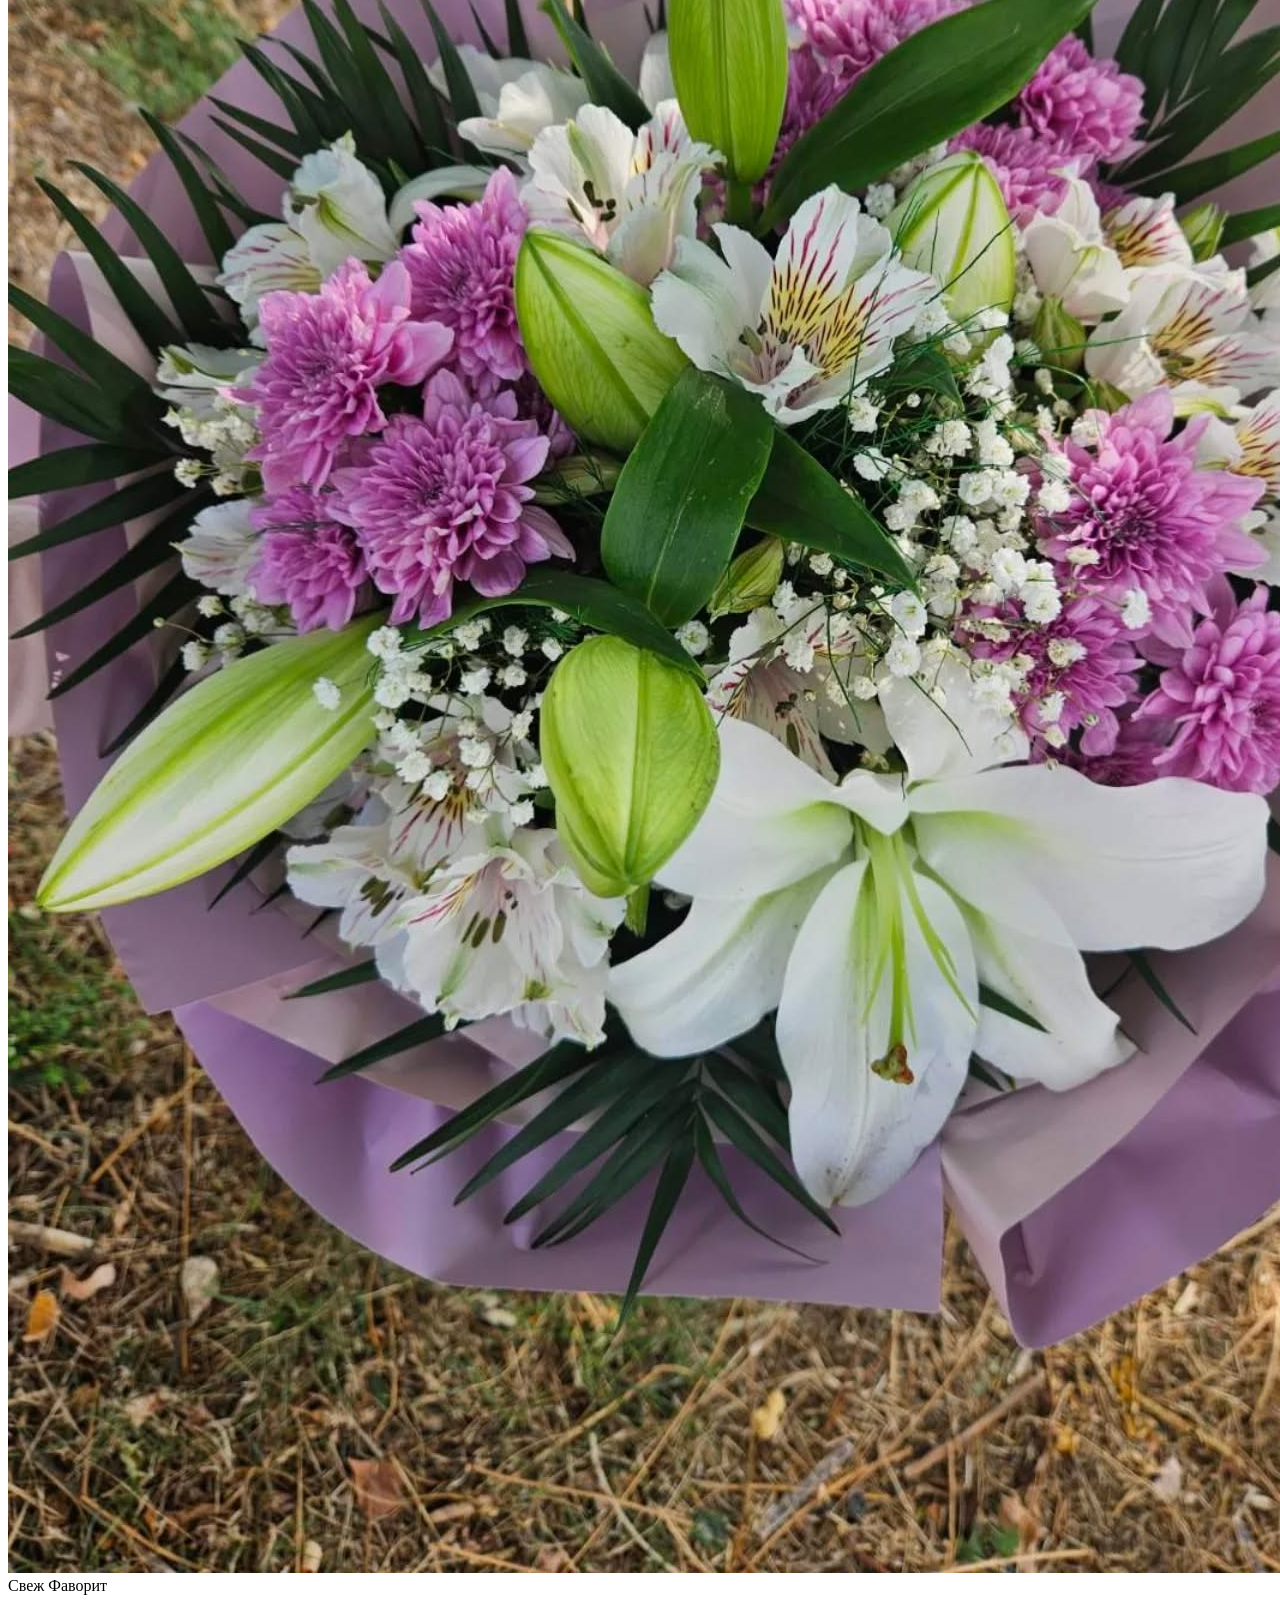
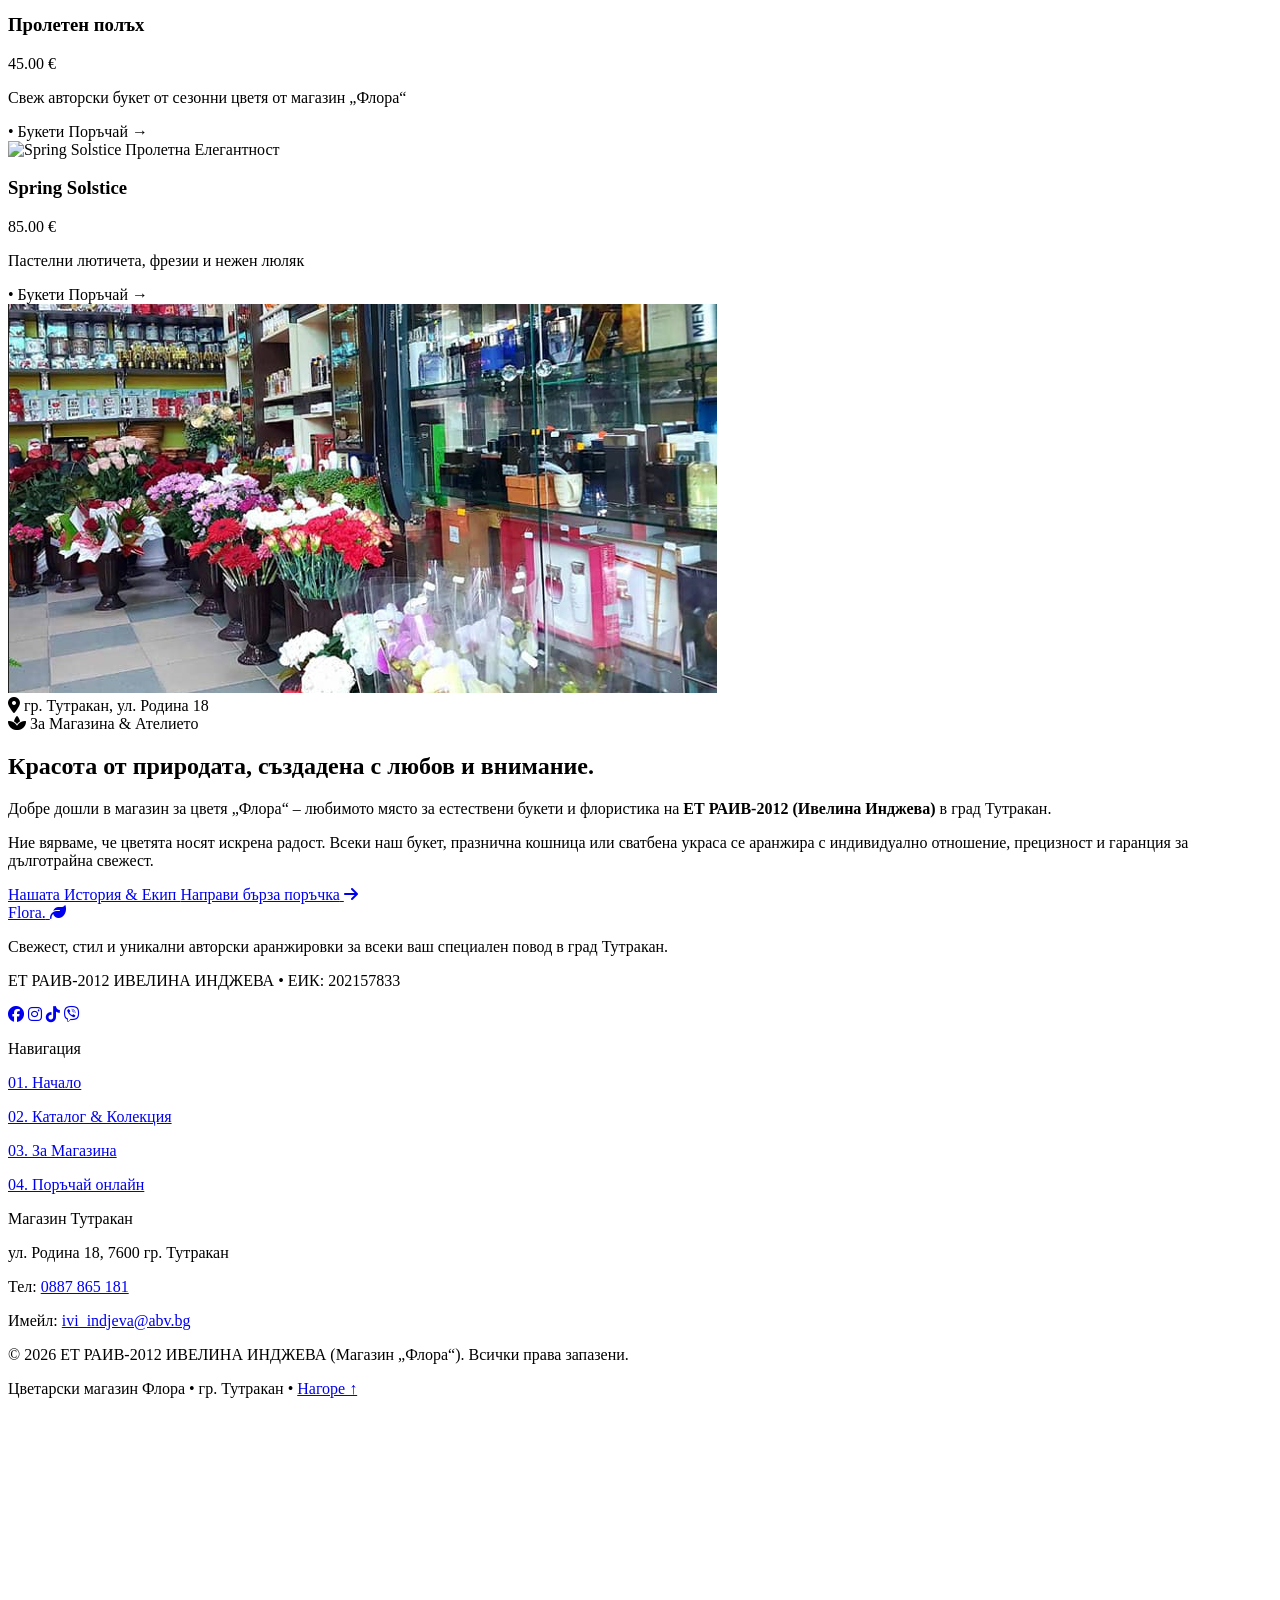
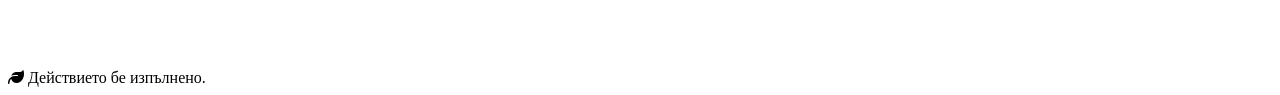
==== commit b957b055: "." ====
--- a/index.html
+++ b/index.html
@@ -22,26 +22,26 @@
             theme: {
                 extend: {
                     colors: {
-                        /* Palette: Velvet Magenta & Royal Orchid */
-                        'flora-coral': '#E6007E',      /* Hero Accent: Primary CTAs, sale callouts */
-                        'flora-apricot': '#9C27B0',    /* Secondary Pop: Royal Orchid Purple */
-                        'flora-pink': '#FFB3D9',       /* Soft Pastel Blossom Pink */
-                        'flora-juniper': '#30243A',    /* Anchor / Structure: Deep Midnight Plum */
-                        'flora-butter': '#F3E5F5',     /* Background Base: Pale Lavender / Lilac */
-                        'flora-midnight': '#30243A',   /* Body Text: Deep Midnight Plum */
+                        /* Unified Botanical Palette */
+                        'flora-coral': '#C84B7E',      /* Primary Accent: Antique Rose */
+                        'flora-apricot': '#6B806F',    /* Secondary Accent: Botanical Sage Green */
+                        'flora-pink': '#F4E8EE',       /* Soft Petal Tint */
+                        'flora-juniper': '#2E222D',    /* Anchor / Structure: Deep Botanical Plum */
+                        'flora-butter': '#F9F5F7',     /* Background Base: Soft Petal Cream */
+                        'flora-midnight': '#2E222D',   /* Body Text: Deep Botanical Plum */
 
                         /* Semantic Mappings & Aliases */
-                        'flora-base': '#F3E5F5',
-                        'flora-dark': '#30243A',
-                        'flora-text': '#30243A',
-                        'flora-emerald': '#30243A',
-                        'flora-rose': '#E6007E',
-                        'flora-amber': '#9C27B0',
-                        'flora-sage': '#9C27B0',
-                        'flora-magenta': '#E6007E',
-                        'flora-purple': '#9C27B0',
-                        'flora-plum': '#30243A',
-                        'flora-lavender': '#F3E5F5',
+                        'flora-base': '#F9F5F7',
+                        'flora-dark': '#2E222D',
+                        'flora-text': '#2E222D',
+                        'flora-emerald': '#6B806F',
+                        'flora-rose': '#C84B7E',
+                        'flora-amber': '#C84B7E',
+                        'flora-sage': '#6B806F',
+                        'flora-magenta': '#C84B7E',
+                        'flora-purple': '#2E222D',
+                        'flora-plum': '#2E222D',
+                        'flora-lavender': '#F6EFF6',
                     },
                     fontFamily: {
                         serif: ['"Playfair Display"', 'Georgia', 'serif'],
@@ -369,7 +369,7 @@
             </section>
 
             <!-- Marquee Promo Bar in Deep Wine matching mockup -->
-            <div class="bg-[#240614] py-3 text-white overflow-hidden shadow-inner select-none border-t border-[#4A122E]/40">
+            <div class="bg-[#381F2F] py-3 text-white overflow-hidden shadow-inner select-none border-t border-[#381F2F]/40">
                 <div class="animate-marquee whitespace-nowrap text-[11px] sm:text-xs uppercase tracking-[0.22em] flex items-center gap-8 font-sans font-semibold">
                     <span class="flex items-center gap-2"><span class="text-[#E58CA3]">&bull;</span> СВЕЖИ ЦВЕТЯ &ndash; ГР. ТУТРАКАН</span>
                     <span class="flex items-center gap-2"><span class="text-[#E58CA3]">&bull;</span> БУТИКОВИ БУКЕТИ</span>
@@ -403,64 +403,81 @@
                 </div>
 
                 <!-- 3 Premier Works -->
-                <div class="grid grid-cols-1 sm:grid-cols-2 md:grid-cols-3 gap-6 sm:gap-8 lg:gap-10">
+                <div class="grid grid-cols-1 sm:grid-cols-2 md:grid-cols-3 gap-6 sm:gap-8 lg:gap-8">
                     
                     <!-- Featured Item 1 -->
-                    <article class="edgy-card group flex flex-col gap-3 bg-white p-3 sm:p-3.5 rounded-xl shadow-sm border border-flora-juniper/10 hover:border-flora-apricot hover:shadow-xl transition-all cursor-pointer" onclick="FloraApp.openProductModalById(1)">
-                        <div class="relative edgy-img-wrapper aspect-[3/4] rounded-lg overflow-hidden">
-                            <img src="https://images.unsplash.com/photo-1561181286-d3fee7d55364?q=80&w=1000&auto=format&fit=crop" alt="Noir Rose" class="w-full h-full object-cover filter saturate-115">
-                            <span class="absolute top-3 left-3 bg-flora-juniper text-white text-[10px] uppercase tracking-mega px-2.5 py-1 font-sans font-bold rounded shadow-sm">
+                    <article class="edgy-card group flex flex-col bg-white rounded-2xl overflow-hidden border border-flora-juniper/10 hover:border-flora-coral/40 hover:shadow-xl transition-all duration-300 hover:-translate-y-1.5 cursor-pointer" onclick="FloraApp.openProductModalById(1)">
+                        <div class="relative aspect-[4/5] overflow-hidden bg-[#FAF6F7]">
+                            <img src="https://images.unsplash.com/photo-1561181286-d3fee7d55364?q=80&w=1000&auto=format&fit=crop" alt="Noir Rose" class="w-full h-full object-cover object-center group-hover:scale-105 transition-transform duration-500">
+                            <span class="absolute top-3.5 left-3.5 bg-flora-juniper text-white text-[10px] uppercase tracking-wider px-3 py-1 font-sans font-semibold rounded-md shadow-sm">
                                 Авангард
                             </span>
                         </div>
-                        <div class="meta pt-2 flex flex-col gap-1.5">
-                            <div class="flex justify-between items-baseline gap-2">
-                                <h3 class="font-serif italic text-xl sm:text-2xl text-flora-juniper group-hover:text-flora-coral transition-colors truncate">Noir Rose</h3>
-                                <span class="font-sans text-xs sm:text-sm tracking-wide font-bold text-flora-coral bg-flora-coral/10 px-2 py-0.5 rounded border border-flora-coral/25 shrink-0">120.00 €</span>
-                            </div>
-                            <p class="text-xs text-flora-midnight/75 font-sans line-clamp-2">Кадифени дълбокочервени рози и ароматен евкалипт</p>
+                        <div class="p-5 flex flex-col flex-1 justify-between gap-3">
+                            <div>
+                                <div class="flex justify-between items-baseline gap-2 mb-1.5">
+                                    <h3 class="font-serif italic text-lg sm:text-xl text-flora-juniper group-hover:text-flora-coral transition-colors truncate">Noir Rose</h3>
+                                    <span class="font-sans text-xs sm:text-sm font-bold text-flora-coral bg-flora-coral/10 px-2.5 py-0.5 rounded-full border border-flora-coral/25 shrink-0">120.00 €</span>
+                                </div>
+                                <p class="text-xs text-flora-midnight/70 font-sans line-clamp-2 leading-relaxed">Кадифени дълбокочервени рози и ароматен евкалипт</p>
+                            </div>
+                            <div class="pt-3 border-t border-flora-juniper/10 flex items-center justify-between text-xs font-bold text-flora-coral">
+                                <span class="text-[10px] uppercase tracking-wider font-semibold text-flora-juniper/60">&bull; Авангард</span>
+                                <span class="flex items-center gap-1">Поръчай &rarr;</span>
+                            </div>
                         </div>
                     </article>
 
                     <!-- Featured Item 2 -->
-                    <article class="edgy-card group flex flex-col gap-3 bg-white p-3 sm:p-3.5 rounded-xl shadow-sm border border-flora-juniper/10 hover:border-flora-coral hover:shadow-xl transition-all md:-translate-y-4 cursor-pointer" onclick="FloraApp.openProductModalById(2)">
-                        <div class="relative edgy-img-wrapper aspect-[3/4] rounded-lg overflow-hidden">
-                            <img src="img/buket1.jpg" alt="Пролетен полъх" class="w-full h-full object-cover filter saturate-115">
-                            <span class="absolute top-3 left-3 bg-flora-coral text-white text-[10px] uppercase tracking-mega px-2.5 py-1 font-sans font-bold rounded shadow-sm">
+                    <article class="edgy-card group flex flex-col bg-white rounded-2xl overflow-hidden border border-flora-juniper/10 hover:border-flora-coral/40 hover:shadow-xl transition-all duration-300 hover:-translate-y-1.5 cursor-pointer" onclick="FloraApp.openProductModalById(2)">
+                        <div class="relative aspect-[4/5] overflow-hidden bg-[#FAF6F7]">
+                            <img src="img/buket1.jpg" alt="Пролетен полъх" class="w-full h-full object-cover object-center group-hover:scale-105 transition-transform duration-500">
+                            <span class="absolute top-3.5 left-3.5 bg-flora-coral text-white text-[10px] uppercase tracking-wider px-3 py-1 font-sans font-semibold rounded-md shadow-sm">
                                 Свеж Фаворит
                             </span>
                         </div>
-                        <div class="meta pt-2 flex flex-col gap-1.5">
-                            <div class="flex justify-between items-baseline gap-2">
-                                <h3 class="font-serif italic text-xl sm:text-2xl text-flora-juniper group-hover:text-flora-coral transition-colors truncate">Пролетен полъх</h3>
-                                <span class="font-sans text-xs sm:text-sm tracking-wide font-bold text-flora-coral bg-flora-coral/10 px-2 py-0.5 rounded border border-flora-coral/25 shrink-0">45.00 €</span>
-                            </div>
-                            <p class="text-xs text-flora-midnight/75 font-sans line-clamp-2">Свеж авторски букет от сезонни цветя от магазин „Флора“</p>
+                        <div class="p-5 flex flex-col flex-1 justify-between gap-3">
+                            <div>
+                                <div class="flex justify-between items-baseline gap-2 mb-1.5">
+                                    <h3 class="font-serif italic text-lg sm:text-xl text-flora-juniper group-hover:text-flora-coral transition-colors truncate">Пролетен полъх</h3>
+                                    <span class="font-sans text-xs sm:text-sm font-bold text-flora-coral bg-flora-coral/10 px-2.5 py-0.5 rounded-full border border-flora-coral/25 shrink-0">45.00 €</span>
+                                </div>
+                                <p class="text-xs text-flora-midnight/70 font-sans line-clamp-2 leading-relaxed">Свеж авторски букет от сезонни цветя от магазин „Флора“</p>
+                            </div>
+                            <div class="pt-3 border-t border-flora-juniper/10 flex items-center justify-between text-xs font-bold text-flora-coral">
+                                <span class="text-[10px] uppercase tracking-wider font-semibold text-flora-juniper/60">&bull; Букети</span>
+                                <span class="flex items-center gap-1">Поръчай &rarr;</span>
+                            </div>
                         </div>
                     </article>
 
                     <!-- Featured Item 3 -->
-                    <article class="edgy-card group flex flex-col gap-3 bg-white p-3 sm:p-3.5 rounded-xl shadow-sm border border-flora-juniper/10 hover:border-flora-apricot hover:shadow-xl transition-all cursor-pointer" onclick="FloraApp.openProductModalById(3)">
-                        <div class="relative edgy-img-wrapper aspect-[3/4] rounded-lg overflow-hidden">
-                            <img src="https://images.unsplash.com/photo-1490750967868-88aa4486c946?q=80&w=1000&auto=format&fit=crop" alt="Spring Solstice" class="w-full h-full object-cover filter saturate-115">
-                            <span class="absolute top-3 left-3 bg-flora-pink text-flora-juniper text-[10px] uppercase tracking-mega px-2.5 py-1 font-sans font-bold rounded shadow-sm">
+                    <article class="edgy-card group flex flex-col bg-white rounded-2xl overflow-hidden border border-flora-juniper/10 hover:border-flora-coral/40 hover:shadow-xl transition-all duration-300 hover:-translate-y-1.5 cursor-pointer" onclick="FloraApp.openProductModalById(3)">
+                        <div class="relative aspect-[4/5] overflow-hidden bg-[#FAF6F7]">
+                            <img src="https://images.unsplash.com/photo-1490750967868-88aa4486c946?q=80&w=1000&auto=format&fit=crop" alt="Spring Solstice" class="w-full h-full object-cover object-center group-hover:scale-105 transition-transform duration-500">
+                            <span class="absolute top-3.5 left-3.5 bg-flora-apricot text-white text-[10px] uppercase tracking-wider px-3 py-1 font-sans font-semibold rounded-md shadow-sm">
                                 Пролетна Елегантност
                             </span>
                         </div>
-                        <div class="meta pt-2 flex flex-col gap-1.5">
-                            <div class="flex justify-between items-baseline gap-2">
-                                <h3 class="font-serif italic text-xl sm:text-2xl text-flora-juniper group-hover:text-flora-coral transition-colors truncate">Spring Solstice</h3>
-                                <span class="font-sans text-xs sm:text-sm tracking-wide font-bold text-flora-coral bg-flora-coral/10 px-2 py-0.5 rounded border border-flora-coral/25 shrink-0">85.00 €</span>
-                            </div>
-                            <p class="text-xs text-flora-midnight/75 font-sans line-clamp-2">Пастелни лютичета, фрезии и нежен люляк</p>
+                        <div class="p-5 flex flex-col flex-1 justify-between gap-3">
+                            <div>
+                                <div class="flex justify-between items-baseline gap-2 mb-1.5">
+                                    <h3 class="font-serif italic text-lg sm:text-xl text-flora-juniper group-hover:text-flora-coral transition-colors truncate">Spring Solstice</h3>
+                                    <span class="font-sans text-xs sm:text-sm font-bold text-flora-coral bg-flora-coral/10 px-2.5 py-0.5 rounded-full border border-flora-coral/25 shrink-0">85.00 €</span>
+                                </div>
+                                <p class="text-xs text-flora-midnight/70 font-sans line-clamp-2 leading-relaxed">Пастелни лютичета, фрезии и нежен люляк</p>
+                            </div>
+                            <div class="pt-3 border-t border-flora-juniper/10 flex items-center justify-between text-xs font-bold text-flora-coral">
+                                <span class="text-[10px] uppercase tracking-wider font-semibold text-flora-juniper/60">&bull; Букети</span>
+                                <span class="flex items-center gap-1">Поръчай &rarr;</span>
+                            </div>
                         </div>
                     </article>
-
                 </div>
             </section>
 
             <!-- Atelier Story Section -->
-            <section class="bg-gradient-to-b from-flora-butter via-[#FFB3D9]/25 to-flora-butter py-14 sm:py-20 lg:py-28 px-4 sm:px-8 lg:px-12 border-t border-flora-juniper/15">
+            <section class="bg-gradient-to-b from-flora-butter via-flora-pink/40 to-flora-butter py-14 sm:py-20 lg:py-28 px-4 sm:px-8 lg:px-12 border-t border-flora-juniper/15">
                 <div class="max-w-7xl mx-auto grid grid-cols-1 lg:grid-cols-12 gap-8 sm:gap-12 lg:gap-16 items-center">
                     
                     <!-- Physical Store Photo -->
@@ -468,7 +485,7 @@
                         <img 
                             src="img/magazin.jpg" 
                             alt="Магазин за цветя Флора Тутракан" 
-                            class="w-full h-full object-cover filter contrast-105 saturate-110"
+                            class="w-full h-full object-cover"
                         />
                         <div class="absolute bottom-3 left-3 sm:bottom-4 sm:left-4 bg-flora-juniper/95 text-flora-butter text-[11px] sm:text-xs tracking-wider sm:tracking-mega uppercase px-3 py-1.5 sm:px-4 sm:py-2 font-sans font-bold rounded shadow-md flex items-center gap-2">
                             <i class="fa-solid fa-location-dot text-flora-coral"></i>
@@ -562,7 +579,7 @@
                 </div>
 
                 <!-- Dynamic Grid -->
-                <div id="editorial-grid" class="grid grid-cols-12 gap-y-8 sm:gap-y-12 gap-x-4 sm:gap-x-8 lg:gap-x-10">
+                <div id="editorial-grid" class="grid grid-cols-1 sm:grid-cols-2 lg:grid-cols-3 gap-6 sm:gap-8">
                     <!-- Populated dynamically by app.js -->
                 </div>
             </section>
--- a/css/flora.css
+++ b/css/flora.css
@@ -1,32 +1,34 @@
 /* ==========================================================================
-   FLORA | Botanical Artistry - Velvet Magenta & Royal Orchid Aesthetics
-   High-Fashion Maximalist Palette:
-   - Hero Accent: Vivid Magenta (#E6007E)
-   - Secondary Pop: Royal Orchid Purple (#9C27B0)
-   - Soft Accent: Blossom Pink (#FFB3D9)
-   - Background Base: Pale Lavender / Lilac (#F3E5F5)
-   - Anchor / Structure / Body Text: Deep Midnight Plum (#30243A)
+   FLORA | Botanical Artistry - Haute Atelier Palette
+   Refined Cohesive Botanical Palette:
+   - Base Background: Soft Petal Cream (#F9F5F7)
+   - Header Background: Delicately Blended Lavender Blush (#F6EFF6)
+   - Anchor / Structure / Typography: Deep Botanical Plum (#2E222D)
+   - Primary Accent / CTAs / Prices: Antique Rose (#C84B7E)
+   - Secondary Botanical Accent: Sage Eucalyptus Green (#6B806F)
+   - Soft Tint / Pill Accent: Rose Petal Muted Tint (#F4E8EE)
+   - Footer & Marquee: Midnight Wine Plum (#381F2F)
    ========================================================================== */
 
 :root {
-    --bg-base: #F3E5F5; /* Pale Lavender / Lilac */
-    --text-dark: #30243A; /* Deep Midnight Plum */
-    --body-text: #30243A;
-    --hero-coral: #E6007E; /* Vivid Magenta */
-    --secondary-apricot: #9C27B0; /* Royal Orchid Purple */
-    --soft-pink: #FFB3D9; /* Blossom Pink */
-    --anchor-juniper: #30243A; /* Deep Midnight Plum */
-    --flora-emerald: #30243A;
-    --flora-rose: #E6007E;
-    --flora-gold: #9C27B0;
-    --flora-leaf: #9C27B0;
-    --flora-sage: #9C27B0;
+    --bg-base: #F9F5F7;
+    --text-dark: #2E222D;
+    --body-text: #2E222D;
+    --hero-coral: #C84B7E;
+    --secondary-apricot: #6B806F;
+    --soft-pink: #F4E8EE;
+    --anchor-juniper: #2E222D;
+    --flora-emerald: #6B806F;
+    --flora-rose: #C84B7E;
+    --flora-gold: #C84B7E;
+    --flora-leaf: #6B806F;
+    --flora-sage: #6B806F;
 }
 
 /* Custom Selection */
 ::selection {
-    background-color: #E6007E;
-    color: #F3E5F5;
+    background-color: #C84B7E;
+    color: #FFFFFF;
 }
 
 /* Slim Vibrant Scrollbar */
@@ -35,14 +37,14 @@
     height: 6px;
 }
 ::-webkit-scrollbar-track {
-    background: #F3E5F5;
+    background: #F9F5F7;
 }
 ::-webkit-scrollbar-thumb {
-    background: #30243A;
+    background: #2E222D;
     border-radius: 4px;
 }
 ::-webkit-scrollbar-thumb:hover {
-    background: #E6007E;
+    background: #C84B7E;
 }
 
 /* ==========================================================================
@@ -53,18 +55,24 @@
     top: 100%; /* Positions it directly below the bottom edge of the header */
     left: 0;
     width: 100%;
-    height: 48px; /* Adjust this to the actual height of your border image */
+    height: 75px; /* Larger vines as requested */
     background-image: url('../img/header-wavy-border.png');
     background-repeat: repeat-x;
     background-size: auto 100%;
     background-position: top center;
     pointer-events: none;
-    z-index: -1; /* Place it slightly behind the header so it doesn't overlap text */
+    z-index: -1; /* Sits behind the header text while hanging cleanly over the banner */
 }
 
 @media (min-width: 640px) {
     .header-vine-border {
-        height: 56px; /* Adjust height for larger screens if necessary */
+        height: 90px;
+    }
+}
+
+@media (min-width: 1024px) {
+    .header-vine-border {
+        height: 105px;
     }
 }
 
@@ -110,39 +118,28 @@
     transform: translateY(0);
 }
 
-/* Asymmetric Editorial Grid */
-@media (min-width: 1024px) {
-    .editorial-col-stagger-1 {
-        grid-column: span 5;
-        margin-top: 2vw;
-    }
-    .editorial-col-stagger-2 {
-        grid-column: span 7;
-        padding-left: 6vw;
-    }
-    .editorial-col-stagger-3 {
-        grid-column: span 6;
-        grid-column-start: 4;
-        margin-top: -4vw;
-        z-index: 2;
-    }
-}
-
-/* Vibrant Image Styling */
+/* Uniform Responsive Grid */
+.editorial-col-stagger-1,
+.editorial-col-stagger-2,
+.editorial-col-stagger-3 {
+    grid-column: span 1;
+    margin-top: 0;
+    padding-left: 0;
+}
+
+/* Natural Image Styling */
 .edgy-img-wrapper {
     position: relative;
     overflow: hidden;
-    background-color: #FFB3D9;
+    background-color: #FAF6F7;
 }
 
 .edgy-img-wrapper img {
-    transition: transform 0.8s cubic-bezier(0.2, 1, 0.2, 1), filter 0.5s ease;
-    filter: saturate(1.1) contrast(1.05);
+    transition: transform 0.6s cubic-bezier(0.2, 1, 0.2, 1);
 }
 
 .edgy-card:hover .edgy-img-wrapper img {
-    transform: scale(1.06);
-    filter: saturate(1.2) contrast(1.08);
+    transform: scale(1.05);
 }
 
 /* Vibrant Hover Underline Draw Effect */
@@ -242,21 +239,21 @@
     scrollbar-width: none;
 }
 
-/* Glowing Vibrant Highlights */
+/* Glowing Highlights */
 .glow-coral {
-    box-shadow: 0 10px 30px -10px rgba(230, 0, 126, 0.45);
+    box-shadow: 0 10px 30px -10px rgba(200, 75, 126, 0.35);
 }
 .glow-apricot {
-    box-shadow: 0 10px 30px -10px rgba(156, 39, 176, 0.45);
+    box-shadow: 0 10px 30px -10px rgba(107, 128, 111, 0.35);
 }
 .glow-juniper {
-    box-shadow: 0 10px 30px -10px rgba(48, 36, 58, 0.4);
+    box-shadow: 0 10px 30px -10px rgba(46, 34, 45, 0.3);
 }
 .glow-emerald {
-    box-shadow: 0 10px 30px -10px rgba(48, 36, 58, 0.4);
+    box-shadow: 0 10px 30px -10px rgba(107, 128, 111, 0.35);
 }
 .glow-rose {
-    box-shadow: 0 10px 30px -10px rgba(230, 0, 126, 0.45);
+    box-shadow: 0 10px 30px -10px rgba(200, 75, 126, 0.35);
 }
 
 
@@ -282,11 +279,11 @@
 
 /* Custom Leaflet Popup */
 .flora-custom-leaflet-popup .leaflet-popup-content-wrapper {
-    background: #F3E5F5 !important;
-    color: #30243A !important;
+    background: #F9F5F7 !important;
+    color: #2E222D !important;
     border-radius: 16px !important;
-    border: 1px solid rgba(48, 36, 58, 0.2) !important;
-    box-shadow: 0 16px 36px -8px rgba(48, 36, 58, 0.25) !important;
+    border: 1px solid rgba(46, 34, 45, 0.15) !important;
+    box-shadow: 0 16px 36px -8px rgba(46, 34, 45, 0.2) !important;
     padding: 2px !important;
 }
 
@@ -296,36 +293,36 @@
 }
 
 .flora-custom-leaflet-popup .leaflet-popup-tip {
-    background: #F3E5F5 !important;
-    border: 1px solid rgba(48, 36, 58, 0.2) !important;
+    background: #F9F5F7 !important;
+    border: 1px solid rgba(46, 34, 45, 0.15) !important;
     box-shadow: none !important;
 }
 
 .flora-custom-leaflet-popup a.leaflet-popup-close-button {
     top: 8px !important;
     right: 8px !important;
-    color: #30243A !important;
+    color: #2E222D !important;
     font-size: 16px !important;
 }
 
 .flora-custom-leaflet-popup a.leaflet-popup-close-button:hover {
-    color: #E6007E !important;
+    color: #C84B7E !important;
 }
 
 /* Custom Tooltip */
 .flora-leaflet-tooltip {
-    background: #30243A !important;
-    color: #F3E5F5 !important;
-    border: 1px solid #9C27B0 !important;
+    background: #2E222D !important;
+    color: #F9F5F7 !important;
+    border: 1px solid #C84B7E !important;
     border-radius: 6px !important;
     font-family: inherit !important;
     font-size: 11px !important;
     padding: 3px 8px !important;
-    box-shadow: 0 4px 14px rgba(48, 36, 58, 0.25) !important;
+    box-shadow: 0 4px 14px rgba(46, 34, 45, 0.25) !important;
 }
 
 .flora-leaflet-tooltip::before {
-    border-top-color: #30243A !important;
+    border-top-color: #2E222D !important;
 }
 
 
@@ -344,6 +341,6 @@
 }
 
 .flora-village-marker-icon div:hover {
-    background-color: #E6007E !important;
+    background-color: #C84B7E !important;
     transform: scale(1.6);
 }
